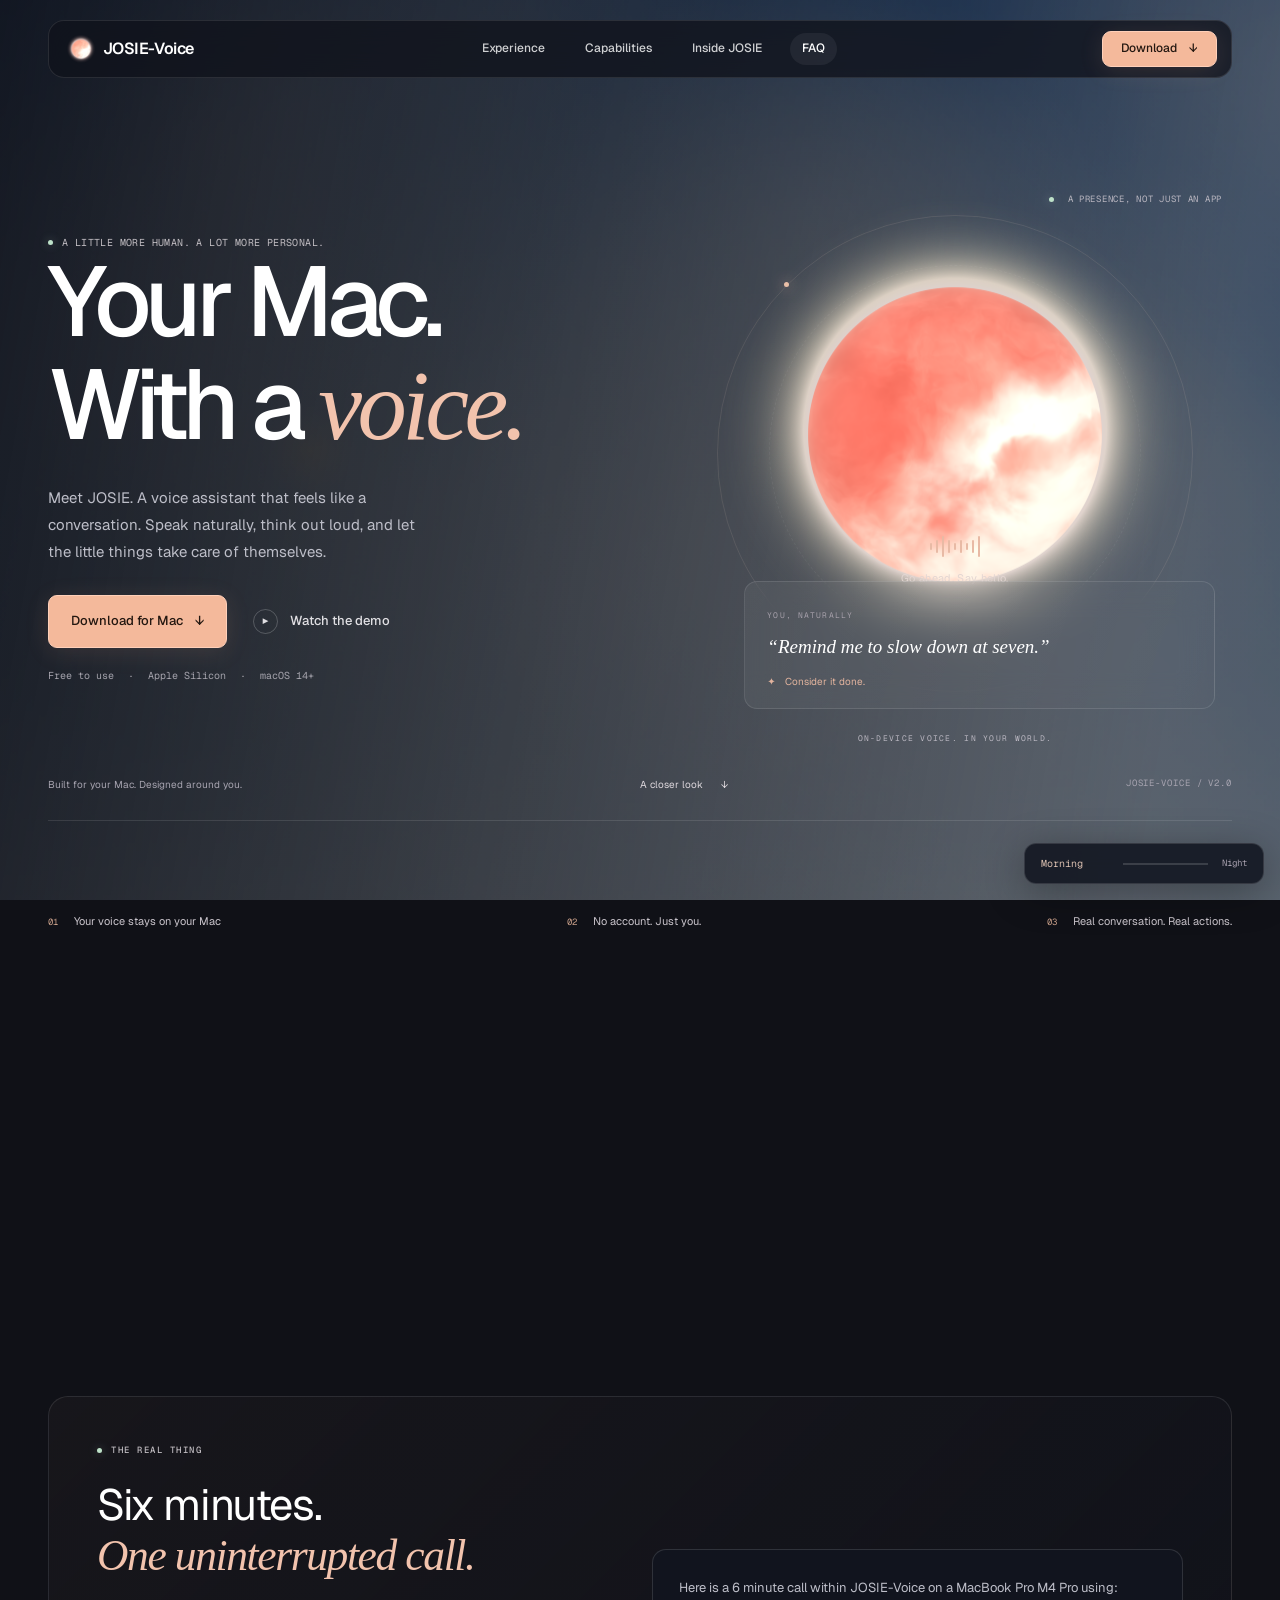
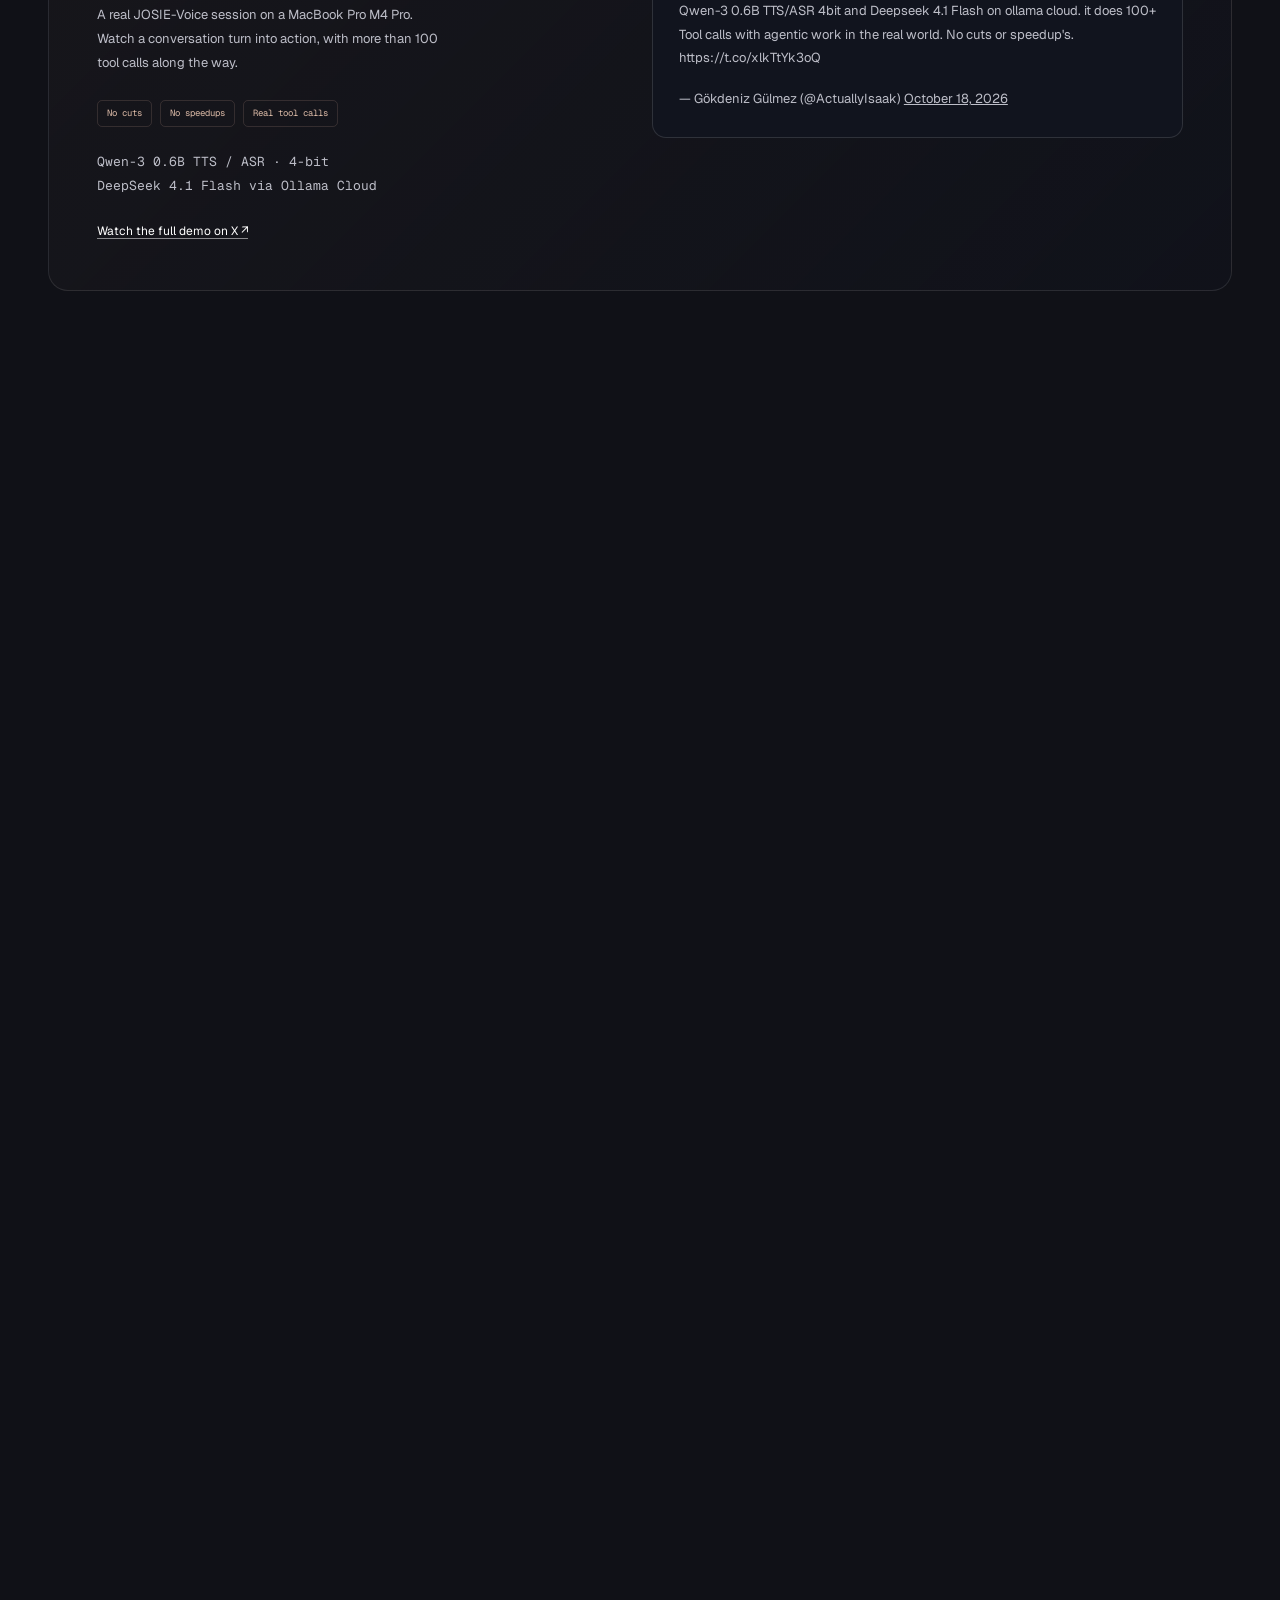
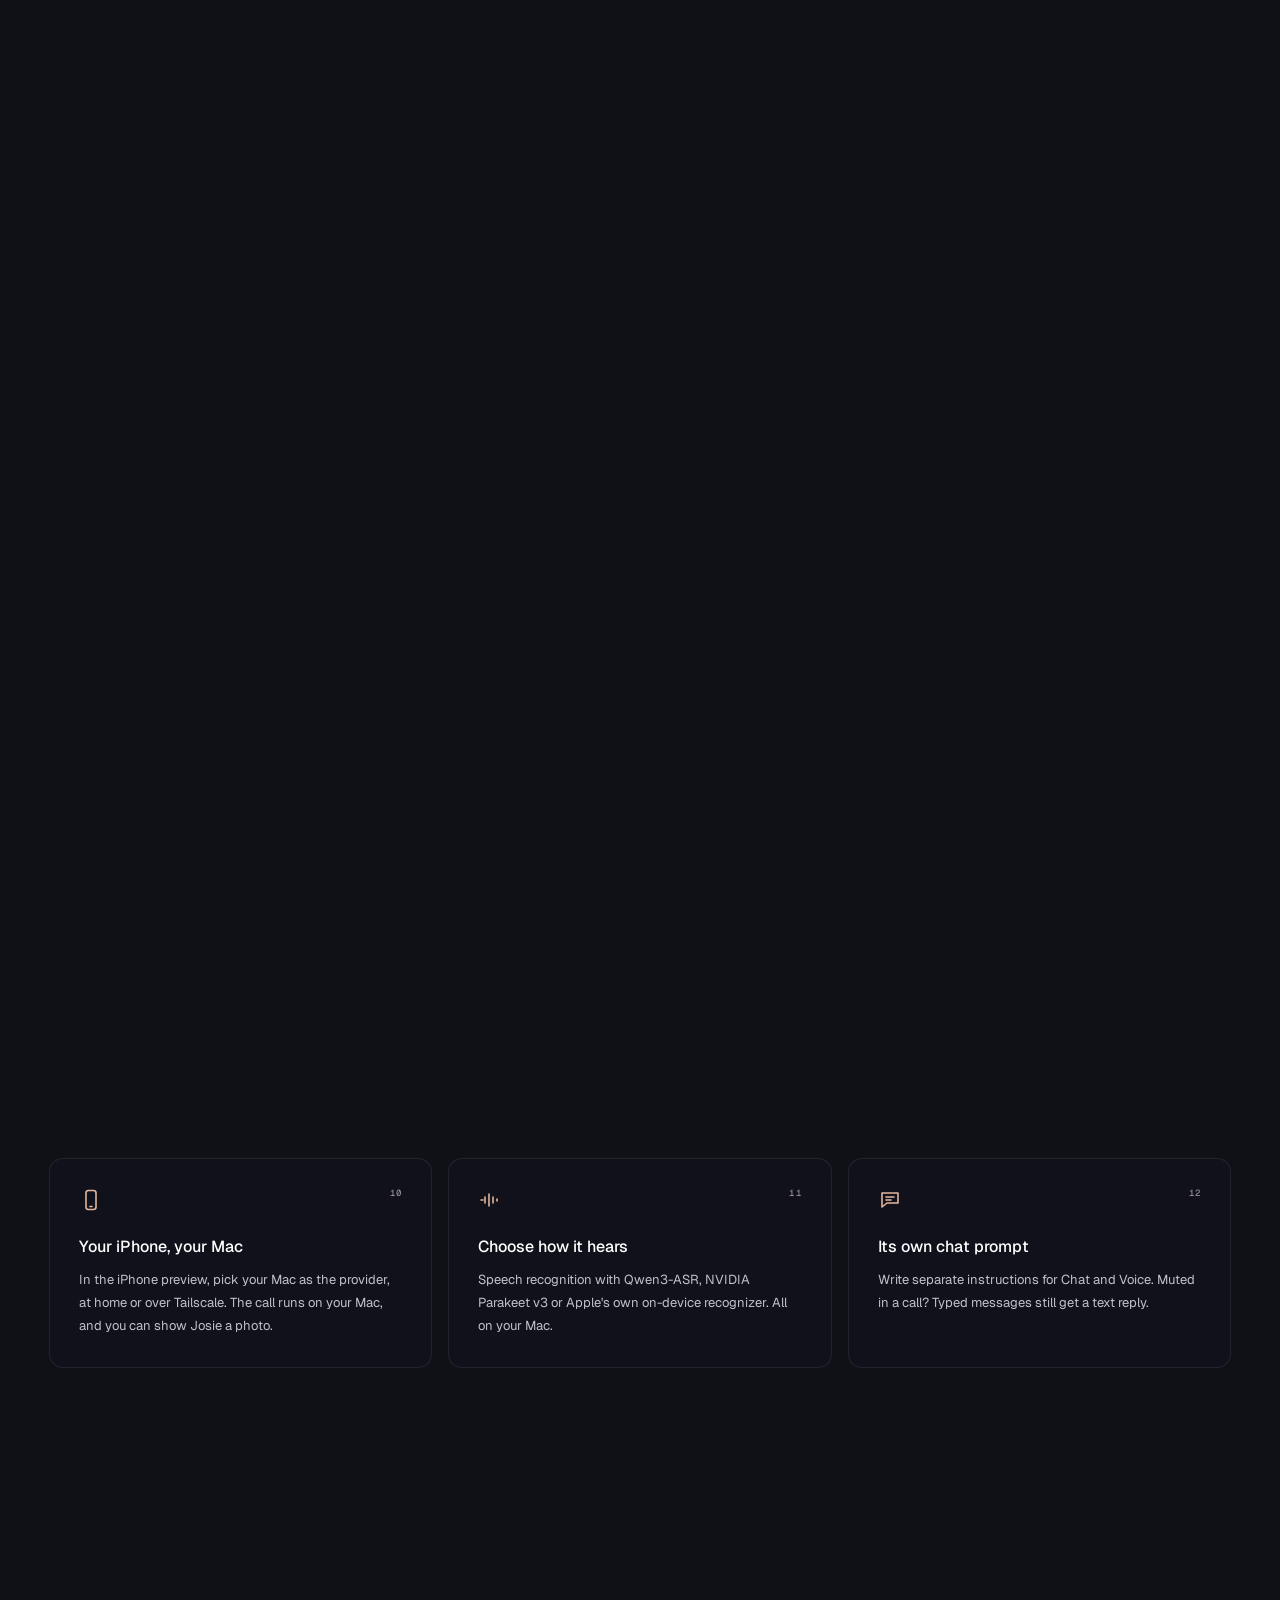
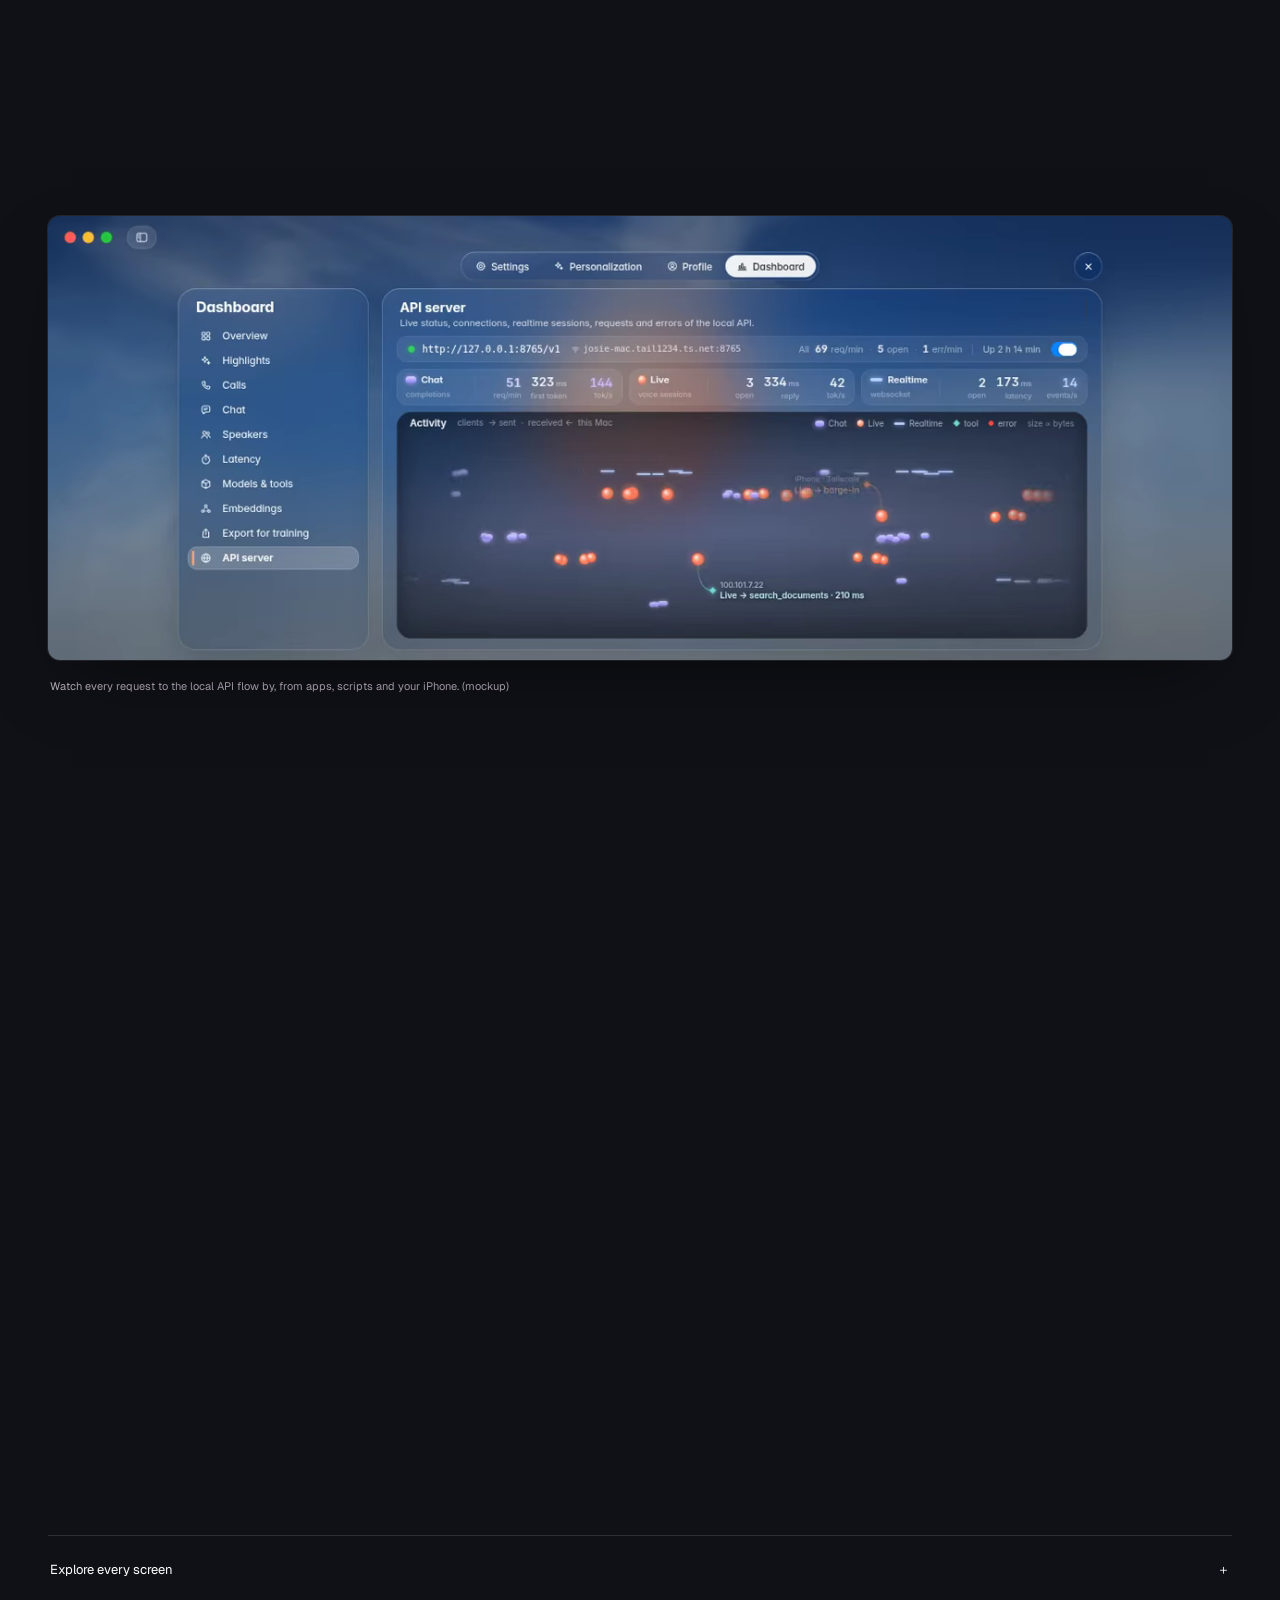
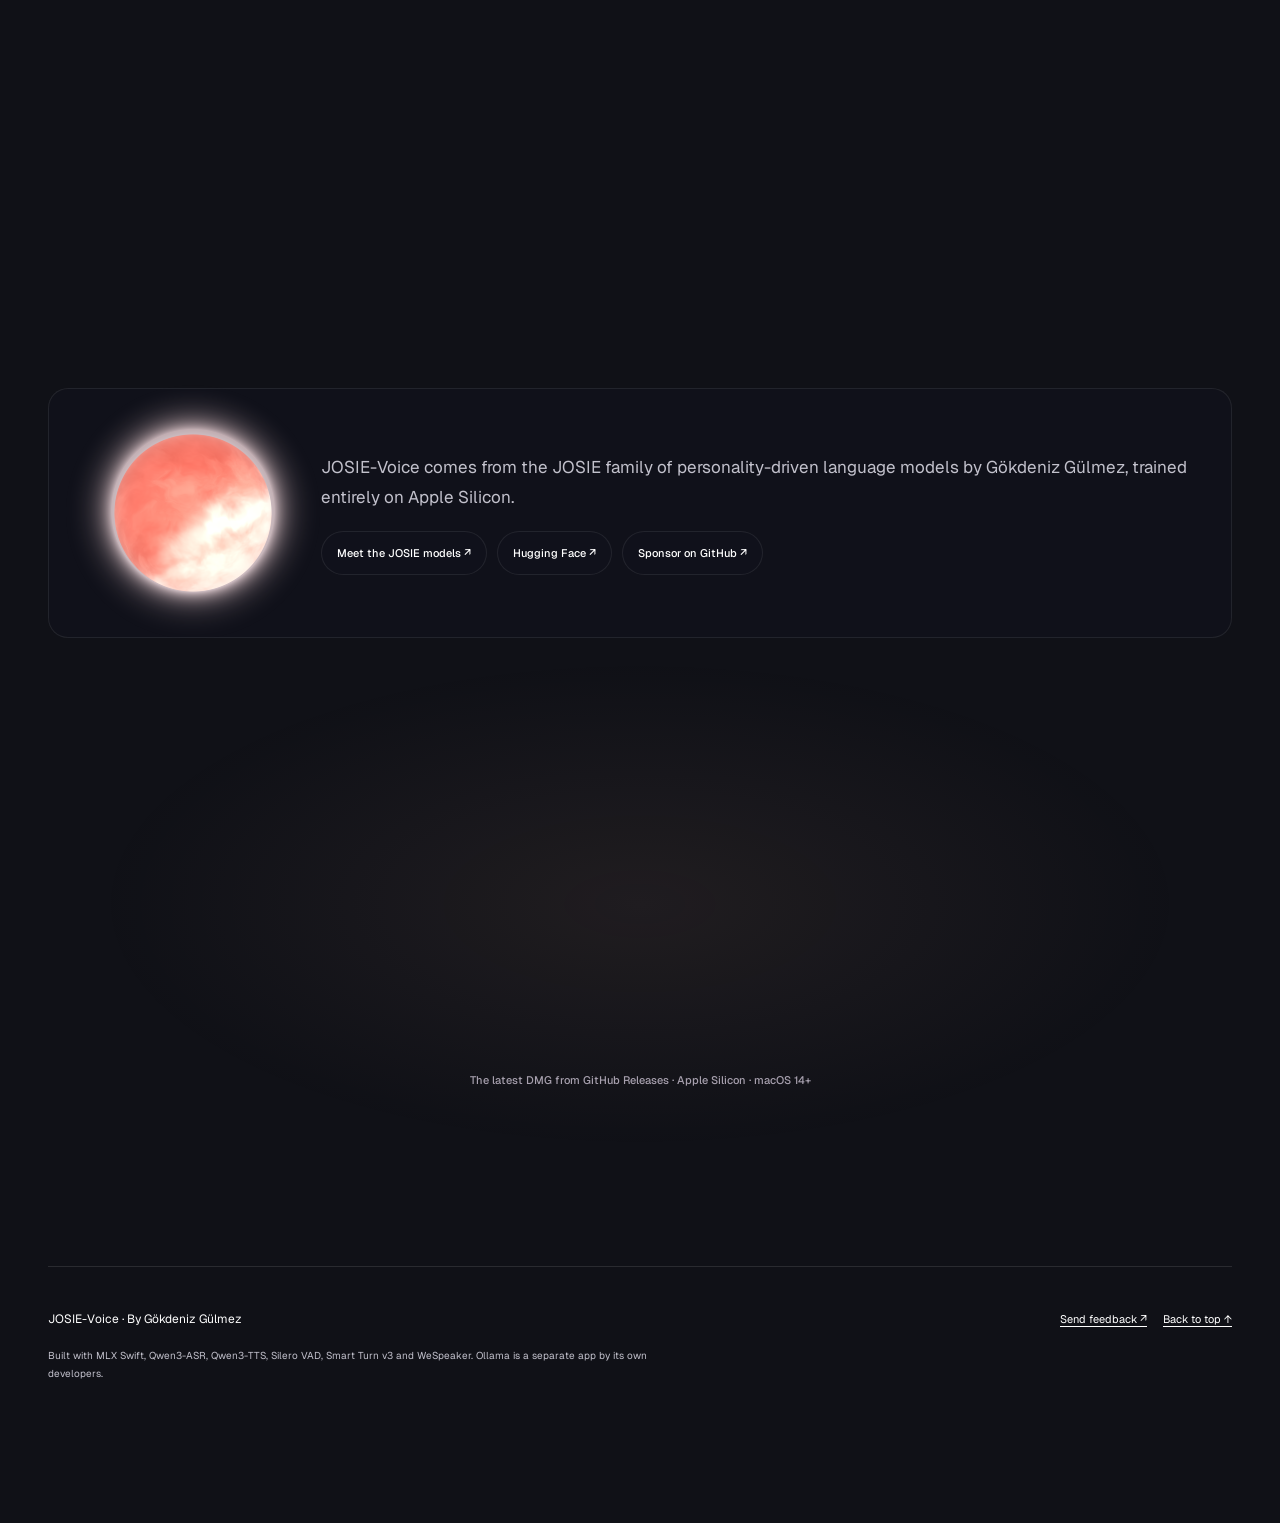
==== docs/index.html @ a7f3ed0e "Download the latest published Mac DMG from GitHub Releases" ====
<!doctype html>
<html lang="en" data-theme="dark">
  <head>
    <meta charset="utf-8" />
    <meta name="viewport" content="width=device-width, initial-scale=1" />
    <title>JOSIE-Voice · Talk to your Mac</title>
    <link rel="icon" href="logo.png" />
    <link rel="preconnect" href="https://fonts.googleapis.com" />
    <link rel="preconnect" href="https://fonts.gstatic.com" crossorigin />
    <link
      rel="stylesheet"
      href="https://fonts.googleapis.com/css2?family=Geist:wght@400;500;600&family=Geist+Mono:wght@400&display=swap"
    />
    <link rel="stylesheet" href="styles.css" />
    <link rel="stylesheet" href="hero.css" />
    <style>
      :root, :root[data-theme] {
        color-scheme: dark;
        --text-primary: #fff;
        --text-secondary: rgb(255 255 255 / 0.8);
        --stroke-secondary: rgb(255 255 255 / 0.14);
        --x-sans: -apple-system, BlinkMacSystemFont, "SF Pro Display", var(--sans);
        --x-serif: "New York", ui-serif, "Iowan Old Style", Georgia, serif;
        --glass-dim: 0.3;
        --orb-glow: 255 170 120;
        --x-orange: #ff7a45;
      }
      html, body { background: transparent; }
      body { font-family: var(--x-sans); }
      /* sky: a fixed layer at z 0 with a CSS gradient under the canvas, content raised to z 1 */
      #sky {
        --sky-top: rgb(52 120 205); --sky-mid: rgb(130 182 236); --sky-hor: rgb(214 233 251);
        position: fixed; top: 0; right: 0; bottom: 0; left: 0; inset: 0; z-index: 0; pointer-events: none; overflow: hidden;
        background-color: #0b1a3a;
        background-image: linear-gradient(180deg, var(--sky-top) 0%, var(--sky-mid) 55%, var(--sky-hor) 100%);
      }
      #sky canvas { position: absolute; top: 0; left: 0; display: block; max-width: none; }
      .page { position: relative; z-index: 1; }
      .x-hero > * { position: relative; }
      /* Liquid Glass: clear, not frosted. The backdrop is bent at the rounded edges by a per-size SVG
         displacement map (made in JS, Chromium), with a slight colour split, then a bright specular rim.
         Other browsers get a very light blur instead. */
      .x-glass {
        position: relative;
        isolation: isolate;
        background: transparent;
        border: 0;
        border-radius: var(--r-l);
        box-shadow: 0 8px 24px rgb(0 0 20 / 0.18), 0 1px 2px rgb(0 0 20 / 0.12);
        text-shadow: 0 1px 3px rgb(0 0 20 / 0.45);
      }
      .x-glass p, .x-glass li, .x-glass small { color: rgb(255 255 255 / 0.94); }
      .x-glass::before,
      .x-glass::after { content: ""; position: absolute; inset: 0; border-radius: inherit; pointer-events: none; }
      .x-glass::before {
        z-index: -2;
        -webkit-backdrop-filter: blur(1.5px) saturate(150%) brightness(1.06);
        backdrop-filter: blur(1.5px) saturate(150%) brightness(1.06);
      }
      .x-glass.is-liquid::before { backdrop-filter: var(--lg-filter) saturate(150%) brightness(1.06); }
      .x-glass::after {
        z-index: -1;
        background:
          radial-gradient(120% 70% at 20% 0%, rgb(255 255 255 / 0.16), transparent 55%),
          linear-gradient(rgb(255 255 255 / 0.03), rgb(255 255 255 / 0.03)),
          rgb(8 14 34 / calc(var(--glass-dim) * 0.22));
        box-shadow:
          inset 1.5px 1.5px 0 -0.5px rgb(255 255 255 / 0.9),
          inset -1px -1px 0 -0.5px rgb(255 255 255 / 0.45),
          inset 0 0 6px rgb(255 255 255 / 0.28),
          inset 0 -10px 18px -12px rgb(255 255 255 / 0.25);
      }
      a.x-glass, button.x-glass, .x-chip.x-glass { transition: transform 0.4s cubic-bezier(0.175, 0.885, 0.32, 2.2); }
      a.x-glass:hover, button.x-glass:not(:disabled):hover { transform: scale(1.05); }
      a.x-glass:active, button.x-glass:not(:disabled):active { transform: scale(0.95); }
      @media (prefers-reduced-motion: reduce) { a.x-glass, button.x-glass, .x-chip.x-glass { transition: none; } }
      /* type */
      .x-h { font-family: var(--x-sans); font-size: clamp(34px, 6vw, 64px); line-height: 1.02; letter-spacing: -0.01em; text-shadow: 0 2px 30px rgb(0 0 30 / 0.35); }
      .x-h b { display: block; font-weight: 800; text-transform: uppercase; }
      .x-h i { display: block; font-family: var(--x-serif); font-weight: 400; }
      .x-eye { font: var(--type-tag); text-transform: uppercase; letter-spacing: 0.14em; color: var(--text-secondary); margin-bottom: 14px; }
      .x-lede { font-size: var(--size-lede); line-height: 1.45; max-width: 60ch; color: rgb(255 255 255 / 0.92); text-shadow: 0 1px 16px rgb(0 0 30 / 0.3); }
      .x-num { font: var(--type-tag); letter-spacing: 0.12em; color: var(--text-secondary); }
      /* buttons */
      .x-btns { display: flex; flex-wrap: wrap; gap: 10px; }
      .x-btn { display: inline-flex; align-items: center; gap: 8px; min-height: var(--tap); padding: 10px 22px; border-radius: var(--r-pill); font: var(--type-body-strong); font-family: var(--x-sans); color: #fff; text-decoration: none; cursor: pointer; transition: transform var(--dur-quick) var(--ease-out); }
      .x-btn:hover { transform: translateY(-1px); }
      .x-btn--primary { background: linear-gradient(180deg, #ff9466, var(--x-orange)); color: #2a0e02; border: 1px solid rgb(255 220 200 / 0.7); box-shadow: inset 0 1px 0 rgb(255 255 255 / 0.5), 0 8px 28px rgb(255 122 69 / 0.4); }
      .x-btn--sm { min-height: 36px; padding: 6px 16px; font: var(--type-label); }
      .x-link { color: #fff; text-underline-offset: 3px; text-decoration-color: rgb(255 255 255 / 0.5); }
      /* nav */
      .x-nav { position: sticky; top: 12px; z-index: 20; justify-self: center; display: flex; align-items: center; gap: 4px; padding: 6px; border-radius: var(--r-pill); max-width: 100%; }
      .x-brand { display: flex; align-items: center; gap: 8px; min-height: 36px; padding: 0 12px 0 4px; font-weight: 600; color: #fff; text-decoration: none; white-space: nowrap; }
      .x-brand img { width: 30px; height: 30px; }
      .x-nav nav { display: flex; }
      .x-nav nav a { padding: 8px 12px; border-radius: var(--r-pill); font: var(--type-label); color: var(--text-secondary); text-decoration: none; }
      .x-nav nav a:hover { color: #fff; background: rgb(255 255 255 / 0.12); }
      @media (max-width: 720px) { .x-nav nav { display: none; } .x-btn--sm { min-height: var(--tap); } }
      /* layout */
      .x-sec { padding-block: clamp(56px, 9vw, 110px) 0; scroll-margin-top: 80px; }
      .x-sec > .x-lede { margin-top: 20px; }
      .x-sec > * + .x-grid, .x-sec > * + .x-panel { margin-top: 32px; }
      .x-grid { display: grid; gap: 16px; grid-template-columns: repeat(auto-fit, minmax(min(100%, 250px), 1fr)); }
      .x-grid--2 { grid-template-columns: repeat(auto-fit, minmax(min(100%, 420px), 1fr)); }
      .x-card { padding: 24px; }
      .x-card h3 { font: var(--type-heading); margin: 12px 0 6px; }
      .x-card p { color: var(--text-secondary); font-size: var(--size-small); line-height: 1.45; }
      .x-card svg { width: 28px; height: 28px; fill: none; stroke: #fff; stroke-width: 1.6; stroke-linecap: round; stroke-linejoin: round; }
      .x-card .x-num { float: right; }
      /* hero */
      .x-hero { text-align: center; display: grid; justify-items: center; gap: 22px; padding-top: clamp(32px, 6vw, 64px); }
      .x-orb { position: relative; width: clamp(180px, 26vw, 280px); aspect-ratio: 1; }
      .x-orb::before { content: ""; position: absolute; inset: -45%; border-radius: 50%; background: radial-gradient(circle, rgb(var(--orb-glow) / 0.75), rgb(var(--orb-glow) / 0.25) 40%, transparent 68%); animation: x-breathe 5s ease-in-out infinite; }
      .x-orb img { position: relative; width: 100%; height: 100%; animation: x-float 5s ease-in-out infinite; }
      .x-orb__gl { display: none; position: absolute; left: -35%; top: -35%; width: 170%; height: 170%; max-width: none; pointer-events: none; }
      .x-orb.is-gl .x-orb__gl { display: block; }
      .x-orb.is-gl img, .x-orb.is-gl::before { display: none; }
      @keyframes x-breathe { 50% { transform: scale(1.14); opacity: 0.7; } }
      @keyframes x-float { 50% { transform: scale(1.03); } }
      /* hero orb docks into the top-left corner while scrolling */
      .x-orb-slot { width: clamp(180px, 26vw, 280px); aspect-ratio: 1; }
      .x-orb--hero { width: 100%; height: 100%; }
      .x-orb--hero.is-docked { position: fixed; top: 0; left: 0; z-index: 30; transform-origin: 0 0; cursor: pointer; will-change: transform; }
      .x-orb--hero.is-moving { transition: transform 0.7s cubic-bezier(0.32, 0.72, 0, 1); }
      .x-orb--hero.is-docked:focus-visible { outline: 3px solid #fff; outline-offset: 6px; border-radius: 50%; }
      .x-hero .x-lede { margin-inline: auto; }
      .x-hero .x-btns { justify-content: center; }
      .x-meta { font: var(--type-small); color: var(--text-secondary); padding: 8px 16px; border-radius: var(--r-pill); }
      .x-phone { display: none; padding: 12px 18px; border-radius: var(--r-pill); font: var(--type-label); }
      @media (max-width: 760px), (hover: none) and (pointer: coarse) { .x-phone { display: block; } }
      /* gallery: screenshots and clips shown as floating app windows */
      .x-shot { margin: 0; min-width: 0; }
      .x-shot > .x-zoom, .x-shot > video {
        display: block; position: relative; overflow: hidden; border-radius: 14px;
        background: rgb(255 255 255 / 0.06);
        box-shadow: 0 0 0 1px rgb(255 255 255 / 0.16), 0 2px 6px rgb(0 0 20 / 0.16), 0 30px 60px -26px rgb(0 0 30 / 0.65);
        transition: transform 0.5s var(--ease-out), box-shadow 0.5s var(--ease-out);
      }
      .x-shot img, .x-shot video { display: block; width: 100%; aspect-ratio: 16 / 10; object-fit: cover; }
      .x-shot > .x-zoom::after { content: ""; position: absolute; inset: 0; border-radius: inherit; pointer-events: none; box-shadow: inset 0 1px 0 rgb(255 255 255 / 0.22); }
      @media (hover: hover) {
        .x-shot > .x-zoom:hover { transform: translateY(-4px); box-shadow: 0 0 0 1px rgb(255 255 255 / 0.26), 0 4px 10px rgb(0 0 20 / 0.18), 0 40px 70px -26px rgb(0 0 30 / 0.75); }
      }
      .x-shot figcaption { padding: 14px 2px 0; font: var(--type-small); line-height: 1.4; color: rgb(255 255 255 / 0.88); text-wrap: pretty; }
      .x-grid--videos { margin-top: 28px; gap: 36px 28px; }
      .x-grid--showcase { grid-template-columns: repeat(2, minmax(0, 1fr)); }
      .x-grid--showcase > .x-shot:first-child { grid-column: 1 / -1; }
      .x-grid--showcase > .x-shot:first-child figcaption { font: var(--type-label); text-align: center; }
      @media (max-width: 700px) { .x-grid--showcase { grid-template-columns: 1fr; } }
      .x-note { margin-top: 12px; font: var(--type-label); color: rgb(255 255 255 / 0.7); }
      .x-grid--pair { grid-template-columns: repeat(auto-fit, minmax(min(100%, 420px), 1fr)); }
      .x-grid--feat { margin-top: 36px; gap: 36px 28px; }
      .x-grid--feat > .x-shot--wide { grid-column: 1 / -1; }
      .x-grid--feat > .x-shot--wide video { aspect-ratio: 8 / 3; }
      /* screenshot gallery */
      .x-gnav { display: flex; flex-wrap: wrap; gap: 8px; margin-top: 24px; }
      .x-gnav .x-chip { min-height: 36px; padding: 6px 14px; }
      .x-gh { margin-top: 56px; font-family: var(--x-serif); font-style: italic; font-weight: 400; font-size: clamp(26px, 3.4vw, 36px); scroll-margin-top: 80px; }
      .x-gsub { margin: 36px 0 4px; font: var(--type-tag); text-transform: uppercase; letter-spacing: 0.14em; color: var(--text-secondary); scroll-margin-top: 80px; }
      .x-gh + .x-gsub { margin-top: 14px; }
      /* each group is a sideways rail of large shots, the next one peeking in */
      .x-rail { position: relative; }
      .x-grid--shots {
        display: grid; grid-template-columns: none; grid-auto-flow: column; grid-auto-columns: min(84%, 500px); gap: 28px;
        overflow-x: auto; overscroll-behavior-x: contain; scroll-snap-type: x mandatory; scroll-behavior: smooth;
        margin-inline: -24px; padding: 18px 24px 44px; scroll-padding-inline: 24px; scrollbar-width: none;
      }
      .x-grid--shots::-webkit-scrollbar { display: none; }
      .x-grid--shots:focus-visible { outline: 2px solid rgb(255 255 255 / 0.7); outline-offset: -6px; border-radius: 18px; }
      .x-grid--shots > .x-shot { scroll-snap-align: start; }
      .x-rail-btns { position: absolute; top: -40px; right: 0; display: flex; gap: 8px; }
      .x-rail-btn { width: 36px; height: 36px; display: grid; place-items: center; padding: 0; border-radius: 50%; color: #fff; cursor: pointer; font: 600 16px/1 var(--sans); }
      .x-rail-btn:disabled { opacity: 0.35; cursor: default; }
      .x-rail-btn:focus-visible { outline: 2px solid #fff; outline-offset: 2px; }
      .x-rail--static .x-rail-btns { display: none; }
      @media (pointer: coarse) { .x-rail-btns { display: none; } }
      @media (prefers-reduced-motion: reduce) { .x-grid--shots { scroll-behavior: auto; } .x-shot > .x-zoom, .x-shot > video { transition: none; } }
      .x-zoom { display: block; border-radius: inherit; cursor: zoom-in; }
      .x-zoom:focus-visible { outline: 2px solid #fff; outline-offset: 3px; }
      .x-phones-grid { display: grid; gap: 32px 28px; grid-template-columns: repeat(auto-fill, minmax(min(44%, 200px), 240px)); margin-top: 16px; }
      .x-phone-shot { margin: 0; }
      .x-phone-frame { border-radius: 16% / 8%; }
      .x-phone-frame img { width: 100%; aspect-ratio: 1383 / 2760; object-fit: contain; filter: drop-shadow(0 14px 30px rgb(0 0 20 / 0.35)); }
      .x-phone-shot figcaption { margin-top: 10px; padding-inline: 4px; font: var(--type-small); color: rgb(255 255 255 / 0.9); }
      /* actions */
      .x-act { display: grid; grid-template-columns: minmax(0, 1fr) minmax(0, 1.15fr); gap: 40px; align-items: center; margin-top: 32px; }
      .x-act-list { list-style: none; margin: 0; padding: 0; display: grid; gap: 12px; }
      .x-act-row { display: flex; gap: 16px; align-items: flex-start; padding: 18px 20px; }
      .x-act-ic { flex: none; width: 40px; height: 40px; display: grid; place-items: center; border-radius: 12px; background: rgb(255 255 255 / 0.14); box-shadow: inset 0 1px 0 rgb(255 255 255 / 0.25); }
      .x-act-ic svg { width: 22px; height: 22px; fill: none; stroke: #fff; stroke-width: 1.7; stroke-linecap: round; stroke-linejoin: round; }
      .x-act-row h3 { font: var(--type-tag); text-transform: uppercase; letter-spacing: 0.12em; color: var(--text-secondary); }
      .x-act-row q { display: block; margin: 4px 0 4px; font-family: var(--x-serif); font-style: italic; font-size: clamp(17px, 1.6vw, 20px); line-height: 1.3; color: #fff; }
      .x-act-row q::before { content: "\201C"; } .x-act-row q::after { content: "\201D"; }
      .x-act-row p { font-size: var(--size-small); line-height: 1.4; color: rgb(255 255 255 / 0.82); }
      .x-act-trust { list-style: none; margin: 28px 0 0; padding: 0; display: flex; flex-wrap: wrap; gap: 10px 24px; font: var(--type-small); color: rgb(255 255 255 / 0.85); }
      .x-act-trust li { display: flex; align-items: center; gap: 8px; }
      .x-act-trust li::before { content: ""; width: 16px; height: 16px; flex: none; border-radius: 50%; background: rgb(74 222 128 / 0.9) url("data:image/svg+xml,%3Csvg xmlns='http://www.w3.org/2000/svg' viewBox='0 0 16 16'%3E%3Cpath d='M4.5 8.2l2.2 2.2 4.8-4.8' fill='none' stroke='%23fff' stroke-width='1.8' stroke-linecap='round' stroke-linejoin='round'/%3E%3C/svg%3E") center / 100% no-repeat; }
      @media (max-width: 900px) { .x-act { grid-template-columns: 1fr; gap: 28px; } }
      /* lightbox */
      .x-lb { border: 0; padding: 0; background: transparent; max-width: 96vw; max-height: 94vh; overflow: visible; }
      .x-lb::backdrop { background: rgb(2 6 20 / 0.82); -webkit-backdrop-filter: blur(6px); backdrop-filter: blur(6px); }
      .x-lb img { max-width: 96vw; max-height: 86vh; width: auto; height: auto; border-radius: 14px; box-shadow: 0 20px 60px rgb(0 0 0 / 0.5); }
      .x-lb p { margin-top: 10px; text-align: center; font: var(--type-small); color: #fff; max-width: 80ch; margin-inline: auto; }
      .x-lb button { position: absolute; top: -14px; right: -14px; width: var(--tap); height: var(--tap); border-radius: 50%; border: 1px solid rgb(255 255 255 / 0.4); background: rgb(12 20 42 / 0.8); color: #fff; font-size: 22px; cursor: pointer; }
      /* install */
      .x-panel { padding: clamp(20px, 3vw, 32px); }
      .x-panel > h3 { font: var(--type-heading); margin-bottom: 4px; }
      .x-steps { display: grid; gap: 16px; margin-top: 16px; }
      .x-step { display: grid; grid-template-columns: 88px minmax(0, 1fr); gap: 12px 24px; padding: clamp(20px, 3vw, 32px); }
      .x-step__n { font: 300 56px/1 var(--x-sans); }
      .x-step h3 { font-family: var(--x-serif); font-style: italic; font-weight: 400; font-size: 26px; margin-bottom: 8px; }
      .x-step p, .x-step li { color: rgb(255 255 255 / 0.9); line-height: 1.5; }
      .x-step p + * { margin-top: 12px; }
      .x-step ol { margin: 8px 0 0; padding-left: 22px; display: grid; gap: 8px; }
      .x-step .callout { max-width: 560px; }
      @media (max-width: 600px) { .x-step { grid-template-columns: 1fr; } .x-step__n { font-size: 40px; } }
      .x-finish { margin-top: 16px; padding: 28px; text-align: center; font-family: var(--x-serif); font-style: italic; font-size: clamp(22px, 3vw, 30px); }
      /* faq */
      .x-faq { display: grid; gap: 10px; margin-top: 32px; }
      .x-faq summary { list-style: none; cursor: pointer; display: flex; justify-content: space-between; align-items: center; gap: 16px; min-height: var(--tap); padding: 16px 22px; font: var(--type-body-strong); }
      .x-faq summary::-webkit-details-marker { display: none; }
      .x-faq summary::after { content: "+"; font-size: 22px; font-weight: 300; transition: transform var(--dur-quick) var(--ease-out); }
      .x-faq details[open] summary::after { transform: rotate(45deg); }
      .x-faq details p { padding: 0 22px 18px; color: var(--text-secondary); line-height: 1.5; max-width: 70ch; }
      /* family */
      .x-family { display: grid; grid-template-columns: 200px minmax(0, 1fr); gap: 28px; align-items: center; padding: clamp(24px, 4vw, 40px); border-radius: var(--r-xl); }
      .x-family .x-orb--sm { width: min(160px, 100%); justify-self: center; }
      .x-family p { font-size: var(--size-lede); line-height: 1.45; margin-bottom: 18px; }
      .x-chip { display: inline-flex; align-items: center; min-height: var(--tap); padding: 8px 16px; border-radius: var(--r-pill); color: #fff; text-decoration: none; font: var(--type-label); }
      @media (max-width: 700px) { .x-family { grid-template-columns: 1fr; text-align: center; } .x-family .x-orb--sm { width: 140px; margin-inline: auto; } .x-family .x-btns { justify-content: center; } }
      .x-cta { text-align: center; display: grid; justify-items: center; gap: 24px; }
      /* footer */
      .x-foot { margin-top: clamp(56px, 8vw, 96px); padding: 16px 24px 20px; display: grid; gap: 6px; border-radius: var(--r-xl); }
      .x-foot__row { display: flex; flex-wrap: wrap; justify-content: space-between; align-items: center; gap: 4px 20px; }
      .x-foot__row div { display: flex; gap: 16px; flex-wrap: wrap; }
      .x-foot a { color: #fff; text-underline-offset: 3px; display: inline-flex; align-items: center; min-height: var(--tap); }
      .x-foot .fineprint { font-size: var(--size-caption); }
      /* sky clock */
      .x-clock { position: fixed; right: 16px; bottom: 16px; z-index: 30; display: flex; align-items: center; gap: 4px; padding: 5px; border-radius: var(--r-pill); max-width: calc(100vw - 32px); overflow-x: auto; scrollbar-width: none; }
      .x-clock__name { padding: 0 10px 0 12px; font: var(--type-label); white-space: nowrap; }
      .x-clock button { flex: none; min-height: 32px; padding: 6px 12px; border: 0; border-radius: var(--r-pill); background: transparent; color: var(--text-secondary); font: var(--type-tag); font-family: var(--x-sans); cursor: pointer; transition: background var(--dur-quick) ease; }
      .x-clock button:hover { color: #fff; }
      .x-clock button[aria-pressed="true"] { background: rgb(255 255 255 / 0.22); color: #fff; }
      @media (pointer: coarse), (max-width: 760px) { .x-clock button { min-height: var(--tap); } }
      @media (max-width: 760px) { .x-clock { left: 16px; right: 16px; } .page { padding-bottom: 96px; } }
      /* reveal */
      .js .x-reveal { opacity: 0; transform: translateY(36px) scale(0.98); transition: opacity 0.9s var(--ease-out), transform 1.1s var(--ease-out); transition-delay: calc(var(--i, 0) * 70ms); }
      .js .x-reveal.is-past { transform: translateY(-36px) scale(0.98); }
      .js .x-reveal.is-in { opacity: 1; transform: none; }
      /* smooth scroll (Lenis, via Locomotive Scroll) */
      html.lenis, html.lenis body { height: auto; }
      .lenis:not(.lenis-autoToggle).lenis-stopped { overflow: clip; }
      .lenis [data-lenis-prevent] { overscroll-behavior: contain; }
      .lenis.lenis-smooth iframe { pointer-events: none; }
      .lenis.lenis-smooth { scroll-behavior: auto !important; }
      @media (prefers-reduced-motion: reduce) {
        .js .x-reveal { opacity: 1; transform: none; transition: none; }
        .x-orb::before, .x-orb img { animation: none; }
        .x-btn, .x-clock button { transition: none; }
      }
    </style>
    <link rel="stylesheet" href="redesign.css" />
    <meta name="description" content="Meet JOSIE. A personal voice and chat assistant for your Mac. Natural conversation, real actions, and on-device voice. Free for Apple Silicon." />
  </head>
  <body>
    <a class="skip-link" href="#main-content">Skip to content</a>
    <svg id="x-lg-defs" width="0" height="0" style="position:absolute" aria-hidden="true" focusable="false">
    </svg>
    <div id="sky" aria-hidden="true"><canvas></canvas></div>
    <div class="page" id="top">
      <header class="x-nav x-glass">
        <a class="x-brand" href="#top"><img src="logo.png" alt="" />JOSIE-Voice</a>
        <nav aria-label="Sections">
          <a href="#see">Experience</a><a href="#features">Capabilities</a><a href="#gallery">Inside JOSIE</a><a href="#faq">FAQ</a>
        </nav>
        <a class="x-btn x-btn--primary x-btn--sm" data-download href="https://github.com/Goekdeniz-Guelmez/JOSIE-Voice/releases">Download <span aria-hidden="true">↓</span></a>
      </header>

      <main class="main" id="main-content">
        <section class="x-hero" aria-labelledby="hero-title">
          <div class="hero-copy">
            <p class="x-eye hero-enter"><span class="status-dot"></span> A little more human. A lot more personal.</p>
            <h1 class="x-h hero-enter" id="hero-title">Your Mac.<br />With a <i>voice.</i></h1>
            <p class="x-lede hero-enter">Meet JOSIE. A voice assistant that feels like a conversation. Speak naturally, think out loud, and let the little things take care of themselves.</p>
            <div class="x-btns hero-enter">
              <a class="x-btn x-btn--primary" data-download href="https://github.com/Goekdeniz-Guelmez/JOSIE-Voice/releases">Download for Mac <span aria-hidden="true">↓</span></a>
              <a class="x-btn hero-demo" href="#see"><span class="play-icon" aria-hidden="true">▶</span> Watch the demo</a>
            </div>
            <p class="hero-spec hero-enter">Free to use <span>·</span> Apple Silicon <span>·</span> macOS 14+</p>
          </div>
          <div class="hero-stage" aria-label="JOSIE's living orb">
            <div class="orb-orbit orbit-one" aria-hidden="true"></div><div class="orb-orbit orbit-two" aria-hidden="true"></div>
            <span class="stage-label stage-label--top"><span class="status-dot"></span> A presence, not just an app</span>
            <div class="x-orb-slot"><div class="x-orb x-orb--hero" role="img" aria-label="The JOSIE orb"><canvas class="x-orb__gl" aria-hidden="true"></canvas><img src="logo.png" alt="" /></div></div>
            <div class="orb-caption"><div class="voice-wave" aria-hidden="true"><span></span><span></span><span></span><span></span><span></span><span></span><span></span><span></span><span></span></div><span>Go ahead. Say hello.</span></div>
            <div class="conversation-card"><span class="conversation-who">YOU, NATURALLY</span><p id="conversation-prompt">“Remind me to slow down at seven.”</p><span class="conversation-reply"><span aria-hidden="true">✦</span> Consider it done.</span></div>
            <span class="stage-label stage-label--bottom">ON-DEVICE VOICE. IN YOUR WORLD.</span>
          </div>
          <div class="hero-bottom"><span>Built for your Mac. Designed around you.</span><a href="#see">A closer look <span aria-hidden="true">↓</span></a><span class="hero-version">JOSIE-VOICE / V2.0</span></div>
        </section>
        <div class="principles-strip" aria-label="At a glance"><span><i>01</i> Your voice stays on your Mac</span><span><i>02</i> No account. Just you.</span><span><i>03</i> Real conversation. Real actions.</span></div>

        <section class="x-sec" id="see">
          <p class="x-eye x-reveal">01 · Two ways to use it</p>
          <h2 class="x-h x-reveal"><b>A conversation.</b><i>Not a command line.</i></h2>
          <p class="x-lede x-reveal">Switch between Voice and Chat with one tap. It's the same conversation either way: start a call, hang up, keep typing, and JOSIE remembers it all.</p>
          <div class="demo-feature x-reveal" aria-labelledby="demo-title">
            <div class="demo-copy">
              <p class="x-eye"><span class="status-dot"></span> THE REAL THING</p>
              <h3 id="demo-title">Six minutes.<br /><i>One uninterrupted call.</i></h3>
              <p>A real JOSIE-Voice session on a MacBook Pro M4 Pro. Watch a conversation turn into action, with more than 100 tool calls along the way.</p>
              <div class="demo-facts"><span>No cuts</span><span>No speedups</span><span>Real tool calls</span></div>
              <p class="demo-models">Qwen-3 0.6B TTS / ASR · 4-bit<br />DeepSeek 4.1 Flash via Ollama Cloud</p>
              <a class="x-link demo-direct" href="https://x.com/ActuallyIsaak/status/2111818137947852897" target="_blank" rel="noopener">Watch the full demo on X ↗</a>
            </div>
            <div class="demo-embed">
              <blockquote class="twitter-tweet" data-theme="dark" data-dnt="true" data-conversation="none"><p lang="en" dir="ltr">Here is a 6 minute call within JOSIE-Voice on a MacBook Pro M4 Pro using: Qwen-3 0.6B TTS/ASR 4bit and Deepseek 4.1 Flash on ollama cloud. it does 100+ Tool calls with agentic work in the real world. No cuts or speedup's. https://t.co/xlkTtYk3oQ</p>&mdash; Gökdeniz Gülmez (@ActuallyIsaak) <a href="https://x.com/ActuallyIsaak/status/2111818137947852897?ref_src=twsrc%5Etfw">October 18, 2026</a></blockquote>
            </div>
          </div>
          <div class="x-grid x-grid--videos x-grid--showcase">
            <figure class="x-shot x-reveal"><video autoplay muted loop playsinline preload="metadata" poster="videos/josie-transcript-morph-poster.jpg" aria-label="Turning the transcript on and off during a call: the orb glides up and shrinks, the controls grow into a glass capsule and the bubbles rise in, then it folds back"><source src="videos/josie-transcript-morph.webm" type="video/webm" /><source src="videos/josie-transcript-morph.mp4" type="video/mp4" /></video><figcaption>Show or hide the transcript mid-call. (mockup)</figcaption></figure>
            <figure class="x-shot x-reveal"><video autoplay muted loop playsinline preload="metadata" poster="videos/josie-sky-day-night-poster.jpg" aria-label="The sky behind the orb running through one day: afternoon, golden hour, a starry night and dawn"><source src="videos/josie-sky-day-night.webm" type="video/webm" /><source src="videos/josie-sky-day-night.mp4" type="video/mp4" /></video><figcaption>The sky follows the time of day, stars at night. (mockup)</figcaption></figure>
          </div>
          <p class="x-note x-reveal">Clips and screenshots marked "mockup" are rendered from the app's source with demo content, not screen recordings. <a class="x-link" href="#gallery">See every screen ↓</a></p>
        </section>

        <section class="x-sec" id="actions">
          <p class="x-eye x-reveal">02 · Gets things done</p>
          <h2 class="x-h x-reveal"><b>Less to do.</b><i>More to your day.</i></h2>
          <p class="x-lede x-reveal">JOSIE works with the Apple apps you already use. Ask out loud and it really happens: the reminder is in Reminders, the event is in your calendar, the message is waiting in Messages.</p>
          <div class="x-act">
            <ul class="x-act-list">
              <li class="x-act-row x-glass x-reveal"><span class="x-act-ic" aria-hidden="true"><svg viewBox="0 0 24 24"><circle cx="6" cy="7" r="1.6"/><circle cx="6" cy="12" r="1.6"/><circle cx="6" cy="17" r="1.6"/><path d="M10 7h10M10 12h10M10 17h10"/></svg></span><div><h3>Reminders</h3><q>Remind me to bring a jacket at 7:30.</q><p>Added to Reminders, with the time set.</p></div></li>
              <li class="x-act-row x-glass x-reveal"><span class="x-act-ic" aria-hidden="true"><svg viewBox="0 0 24 24"><rect x="4" y="5" width="16" height="15" rx="2"/><path d="M4 10h16M9 3v4M15 3v4"/></svg></span><div><h3>Calendar</h3><q>What's on tomorrow? Put lunch with Sam on Friday at noon.</q><p>Reads your day and adds the event.</p></div></li>
              <li class="x-act-row x-glass x-reveal"><span class="x-act-ic" aria-hidden="true"><svg viewBox="0 0 24 24"><path d="M12 21s-6-5.6-6-11a6 6 0 0 1 12 0c0 5.4-6 11-6 11z"/><circle cx="12" cy="10" r="2.2"/></svg></span><div><h3>Maps</h3><q>Find a pharmacy near me that's still open.</q><p>Looks up places and directions in Maps.</p></div></li>
              <li class="x-act-row x-glass x-reveal"><span class="x-act-ic" aria-hidden="true"><svg viewBox="0 0 24 24"><path d="M4 5h16v11H9l-5 4z"/></svg></span><div><h3>Messages</h3><q>Text Alex that I'm running ten minutes late.</q><p>Writes the draft in Messages. You tap Send.</p></div></li>
            </ul>
            <figure class="x-shot x-act-shot x-reveal"><a class="x-zoom" href="images/mac-call-1600.webp"><img src="images/mac-call-800.webp" srcset="images/mac-call-800.webp 800w, images/mac-call-1600.webp 1600w" sizes="(max-width: 900px) 92vw, 600px" width="800" height="500" loading="lazy" decoding="async" alt="A voice call where JOSIE answers a weather question, then runs an add reminder tool call and confirms the reminder in the transcript (mockup)" /></a><figcaption>Mid-call, JOSIE checks the weather, then adds the reminder for you. (mockup)</figcaption></figure>
          </div>
          <ul class="x-act-trust x-reveal"><li>Each app is off until you turn it on</li><li>macOS asks your permission first</li><li>Nothing is sent without your tap</li></ul>
        </section>

        <section class="x-sec" id="features">
          <p class="x-eye x-reveal">03 · Features</p>
          <h2 class="x-h x-reveal"><b>Small presence.</b><i>So many possibilities.</i></h2>
          <div class="x-grid">
            <article class="x-card x-glass x-reveal"><span class="x-num">01</span><svg viewBox="0 0 24 24" aria-hidden="true"><path d="M4 5h16v10H9l-5 4z"/><path d="M8 10h.01M12 10h.01M16 10h.01"/></svg><h3>Real conversation</h3><p>Knows when you've finished talking. Interrupt Josie just by speaking.</p></article>
            <article class="x-card x-glass x-reveal"><span class="x-num">02</span><svg viewBox="0 0 24 24" aria-hidden="true"><path d="M3 12h2M7 8v8M11 5v14M15 9v6M19 7v10"/></svg><h3>Knows your voice</h3><p>Learns you from three short phrases and tells people apart.</p></article>
            <article class="x-card x-glass x-reveal"><span class="x-num">03</span><svg viewBox="0 0 24 24" aria-hidden="true"><rect x="9" y="3" width="6" height="11" rx="3"/><path d="M5 11a7 7 0 0 0 14 0M12 18v3"/></svg><h3>Voices you choose</h3><p>Pick a preset, clone a voice from a short recording, or describe a new one in words.</p></article>
            <article class="x-card x-glass x-reveal"><span class="x-num">04</span><svg viewBox="0 0 24 24" aria-hidden="true"><rect x="5" y="11" width="14" height="10" rx="2"/><path d="M8 11V7a4 4 0 0 1 8 0v4"/></svg><h3>Private by design</h3><p>Hearing, voice recognition and speech run on your Mac. Your data stays on your Mac. No account.</p></article>
            <article class="x-card x-glass x-reveal"><span class="x-num">05</span><svg viewBox="0 0 24 24" aria-hidden="true"><rect x="4" y="5" width="16" height="15" rx="2"/><path d="M4 10h16M9 3v4M15 3v4"/></svg><h3>Takes real action</h3><p>Adds reminders and events, finds places in Maps and drafts Messages (you tap Send). Each is off until you turn it on.</p></article>
            <article class="x-card x-glass x-reveal"><span class="x-num">06</span><svg viewBox="0 0 24 24" aria-hidden="true"><path d="M2 12s4-7 10-7 10 7 10 7-4 7-10 7S2 12 2 12z"/><circle cx="12" cy="12" r="3"/></svg><h3>Sees what you show it</h3><p>Turn on the camera and ask about what it sees. Needs an image-capable model.</p></article>
            <article class="x-card x-glass x-reveal"><span class="x-num">07</span><svg viewBox="0 0 24 24" aria-hidden="true"><path d="M4 9v6h4l5 4V5L8 9z"/><path d="M16 9a4 4 0 0 1 0 6M19 6a8 8 0 0 1 0 12"/></svg><h3>Adapts to the room</h3><p>Volume follows background noise, with echo cancellation.</p></article>
            <article class="x-card x-glass x-reveal"><span class="x-num">08</span><svg viewBox="0 0 24 24" aria-hidden="true"><circle cx="12" cy="12" r="4"/><path d="M12 2v2M12 20v2M2 12h2M20 12h2M5 5l1.5 1.5M17.5 17.5 19 19M5 19l1.5-1.5M17.5 6.5 19 5"/></svg><h3>Living sky</h3><p>The background follows the real time of day, under Apple's Liquid Glass design.</p></article>
            <article class="x-card x-glass x-reveal"><span class="x-num">09</span><svg viewBox="0 0 24 24" aria-hidden="true"><circle cx="12" cy="8" r="4"/><path d="M4 21a8 8 0 0 1 16 0"/></svg><h3>Personas</h3><p>Talk to JOSIE, JARVIS, HAL 9000 or a character you write, each with its own prompt, voice and orb colour.</p></article>
            <article class="x-card x-glass x-reveal"><span class="x-num">10</span><svg viewBox="0 0 24 24" aria-hidden="true"><rect x="7" y="2.5" width="10" height="19" rx="2.5"/><path d="M11 18.5h2"/></svg><h3>Your iPhone, your Mac</h3><p>In the iPhone preview, pick your Mac as the provider, at home or over Tailscale. The call runs on your Mac, and you can show Josie a photo.</p></article>
            <article class="x-card x-glass x-reveal"><span class="x-num">11</span><svg viewBox="0 0 24 24" aria-hidden="true"><path d="M3 12h2M7 9v6M11 6v12M15 9v6M19 11v2"/></svg><h3>Choose how it hears</h3><p>Speech recognition with Qwen3-ASR, NVIDIA Parakeet v3 or Apple's own on-device recognizer. All on your Mac.</p></article>
            <article class="x-card x-glass x-reveal"><span class="x-num">12</span><svg viewBox="0 0 24 24" aria-hidden="true"><path d="M4 5h16v10H9l-5 4z"/><path d="M8 9h8M8 12h5"/></svg><h3>Its own chat prompt</h3><p>Write separate instructions for Chat and Voice. Muted in a call? Typed messages still get a text reply.</p></article>
          </div>
          <div class="x-grid x-grid--pair x-grid--feat">
            <figure class="x-shot x-reveal"><video autoplay muted loop playsinline preload="metadata" poster="videos/josie-embedding-map-3d-poster.jpg" aria-label="The Library's 3D embedding map: hovering a node shows its title, then the map is dragged to orbit around the clusters"><source src="videos/josie-embedding-map-3d.webm" type="video/webm" /><source src="videos/josie-embedding-map-3d.mp4" type="video/mp4" /></video><figcaption>Your documents and past conversations as a 3D map in the Library. (mockup)</figcaption></figure>
            <figure class="x-shot x-reveal"><video autoplay muted loop playsinline preload="metadata" poster="videos/josie-menu-bar-api-poster.jpg" aria-label="The JOSIE menu bar extra: the menu opens, the API Server switch turns on and shows the local address with a green dot on the orb, then turns off"><source src="videos/josie-menu-bar-api.webm" type="video/webm" /><source src="videos/josie-menu-bar-api.mp4" type="video/mp4" /></video><figcaption>Calls, mute and an optional local API, right from the menu bar. (mockup)</figcaption></figure>
            <figure class="x-shot x-shot--wide x-reveal"><video autoplay muted loop playsinline preload="metadata" poster="videos/josie-api-river-poster.jpg" aria-label="Dashboard, API server: live tiles for Chat, Live and Realtime above a river of requests, stream chunks and tool calls flowing between named clients and the Mac"><source src="videos/josie-api-river.webm" type="video/webm" /><source src="videos/josie-api-river.mp4" type="video/mp4" /></video><figcaption>Watch every request to the local API flow by, from apps, scripts and your iPhone. (mockup)</figcaption></figure>
          </div>
        </section>

        <section class="x-sec" id="gallery">
          <p class="x-eye x-reveal">04 · Screenshots</p>
          <h2 class="x-h x-reveal"><b>Thoughtful,</b><i>inside and out.</i></h2>
          <p class="x-lede x-reveal">The Mac app, plus a preview of the iPhone app. Click any picture to see it larger.</p>
          <div class="gallery-preview x-reveal"><a class="x-zoom" href="images/mac-chat-1600.webp"><img src="images/mac-chat-1600.webp" alt="JOSIE chat interface with a conversation and document attachment (mockup)" width="1600" height="1000" loading="lazy" /></a><div><span class="x-eye">YOUR SPACE TO THINK</span><h3>A familiar feeling.<br /><i>A new kind of company.</i></h3><p>Voice, chat, your library, and a voice studio. Everything has its place.</p><span class="x-note">Interface preview · Mockup</span></div></div>
          <details class="gallery-archive"><summary>Explore every screen <span aria-hidden="true">＋</span></summary><div class="gallery-archive-content">
          <nav class="x-gnav x-reveal" aria-label="Screenshot groups"><a class="x-chip x-glass" href="#g-mac">Mac</a><a class="x-chip x-glass" href="#g-mac-calls">Calls &amp; chat</a><a class="x-chip x-glass" href="#g-mac-library">Library &amp; embeddings</a><a class="x-chip x-glass" href="#g-mac-voice">Voice studio &amp; Voice ID</a><a class="x-chip x-glass" href="#g-mac-dashboard">Dashboard</a><a class="x-chip x-glass" href="#g-mac-menus">Menu bar &amp; API server</a><a class="x-chip x-glass" href="#g-mac-settings">Settings</a><a class="x-chip x-glass" href="#g-mac-onboarding">Onboarding</a><a class="x-chip x-glass" href="#g-iphone">iPhone</a></nav>
          <h3 class="x-gh x-reveal" id="g-mac">Mac</h3>
          <h4 class="x-gsub x-reveal" id="g-mac-calls">Calls &amp; chat</h4>
          <div class="x-grid x-grid--shots x-reveal" data-lenis-prevent-wheel tabindex="0" aria-label="Screenshots, scroll sideways for more">
            <figure class="x-shot"><a class="x-zoom" href="images/mac-call-orb-1600.webp"><img src="images/mac-call-orb-800.webp" srcset="images/mac-call-orb-800.webp 800w, images/mac-call-orb-1600.webp 1600w" sizes="(max-width: 700px) 84vw, 500px" width="800" height="500" loading="lazy" decoding="async" alt="Voice mode during a call with transcripts hidden: the big centred orb, a waveform and Listening… under it, and five round call controls with labels (mockup)" /></a><figcaption>Voice: just talk, and JOSIE answers out loud. (mockup)</figcaption></figure>
            <figure class="x-shot"><a class="x-zoom" href="images/mac-call-1600.webp"><img src="images/mac-call-800.webp" srcset="images/mac-call-800.webp 800w, images/mac-call-1600.webp 1600w" sizes="(max-width: 700px) 84vw, 500px" width="800" height="500" loading="lazy" decoding="async" alt="Voice call with transcripts shown: the small orb at the top, a few turns of transcript with a tool call, and the five controls in a glass capsule (mockup)" /></a><figcaption>Live transcripts appear as you speak. (mockup)</figcaption></figure>
            <figure class="x-shot"><a class="x-zoom" href="images/mac-chat-1600.webp"><img src="images/mac-chat-800.webp" srcset="images/mac-chat-800.webp 800w, images/mac-chat-1600.webp 1600w" sizes="(max-width: 700px) 84vw, 500px" width="800" height="500" loading="lazy" decoding="async" alt="Chat mode with the sessions sidebar, glass bubbles with avatars and timestamps, and a PDF attachment chip in the composer (mockup)" /></a><figcaption>Chat: type when you can't talk. (mockup)</figcaption></figure>
            <figure class="x-shot"><a class="x-zoom" href="images/mac-attachments-drop-1600.webp"><img src="images/mac-attachments-drop-800.webp" srcset="images/mac-attachments-drop-800.webp 800w, images/mac-attachments-drop-1600.webp 1600w" sizes="(max-width: 700px) 84vw, 500px" width="800" height="500" loading="lazy" decoding="async" alt="The call window while a PDF is dragged onto it: a dashed drop frame and attachment chips above the controls (mockup)" /></a><figcaption>Drop a PDF onto a call to talk about it. (mockup)</figcaption></figure>
            <figure class="x-shot"><a class="x-zoom" href="images/mac-camera-1600.webp"><img src="images/mac-camera-800.webp" srcset="images/mac-camera-800.webp 800w, images/mac-camera-1600.webp 1600w" sizes="(max-width: 700px) 84vw, 500px" width="800" height="500" loading="lazy" decoding="async" alt="A call with the Camera control on and JOSIE answering about what the camera shows (mockup)" /></a><figcaption>Turn on the camera and ask what it sees. (mockup)</figcaption></figure>
            <figure class="x-shot"><a class="x-zoom" href="images/mac-mute-chip-1600.webp"><img src="images/mac-mute-chip-800.webp" srcset="images/mac-mute-chip-800.webp 800w, images/mac-mute-chip-1600.webp 1600w" sizes="(max-width: 700px) 84vw, 500px" width="800" height="500" loading="lazy" decoding="async" alt="A call after a timed mute: the JOSIE muted chip with a countdown at the top of the call screen (mockup)" /></a><figcaption>&ldquo;Be quiet for ten minutes&rdquo;: a timed mute. (mockup)</figcaption></figure>
            <figure class="x-shot"><a class="x-zoom" href="images/mac-call-debug-1600.webp"><img src="images/mac-call-debug-800.webp" srcset="images/mac-call-debug-800.webp 800w, images/mac-call-debug-1600.webp 1600w" sizes="(max-width: 700px) 84vw, 500px" width="800" height="500" loading="lazy" decoding="async" alt="A call with the developer debug overlay in the top-left corner: call state, end of turn, speech recognition, first token and first audio times, levels and turns (mockup)" /></a><figcaption>Developer overlay: live latency for every turn. (mockup)</figcaption></figure>
            <figure class="x-shot"><a class="x-zoom" href="images/mac-sky-golden-hour-1600.webp"><img src="images/mac-sky-golden-hour-800.webp" srcset="images/mac-sky-golden-hour-800.webp 800w, images/mac-sky-golden-hour-1600.webp 1600w" sizes="(max-width: 700px) 84vw, 500px" width="800" height="500" loading="lazy" decoding="async" alt="Voice mode at golden hour: the warm evening sky behind the orb (mockup)" /></a><figcaption>Golden hour behind the orb. (mockup)</figcaption></figure>
            <figure class="x-shot"><a class="x-zoom" href="images/mac-sky-night-1600.webp"><img src="images/mac-sky-night-800.webp" srcset="images/mac-sky-night-800.webp 800w, images/mac-sky-night-1600.webp 1600w" sizes="(max-width: 700px) 84vw, 500px" width="800" height="500" loading="lazy" decoding="async" alt="Voice mode at night: a dark sky with stars behind the orb (mockup)" /></a><figcaption>Stars at night. (mockup)</figcaption></figure>
          </div>
          <h4 class="x-gsub x-reveal" id="g-mac-library">Library &amp; embeddings</h4>
          <div class="x-grid x-grid--shots x-reveal" data-lenis-prevent-wheel tabindex="0" aria-label="Screenshots, scroll sideways for more">
            <figure class="x-shot"><a class="x-zoom" href="images/mac-library-1600.webp"><img src="images/mac-library-800.webp" srcset="images/mac-library-800.webp 800w, images/mac-library-1600.webp 1600w" sizes="(max-width: 700px) 84vw, 500px" width="800" height="500" loading="lazy" decoding="async" alt="The Library window: semantic search, kind, type and date filters, a list of documents and conversations, and one document's details and chunk preview (mockup)" /></a><figcaption>Every document and conversation, searchable in the Library. (mockup)</figcaption></figure>
            <figure class="x-shot"><a class="x-zoom" href="images/mac-embedding-map-1600.webp"><img src="images/mac-embedding-map-800.webp" srcset="images/mac-embedding-map-800.webp 800w, images/mac-embedding-map-1600.webp 1600w" sizes="(max-width: 700px) 84vw, 500px" width="800" height="500" loading="lazy" decoding="async" alt="The Library's Map tab in 2D with PCA: coloured nodes linked to their nearest neighbours and a hover tooltip on one node (mockup)" /></a><figcaption>The embedding map in 2D. (mockup)</figcaption></figure>
            <figure class="x-shot"><a class="x-zoom" href="images/mac-embedding-map-3d-1600.webp"><img src="images/mac-embedding-map-3d-800.webp" srcset="images/mac-embedding-map-3d-800.webp 800w, images/mac-embedding-map-3d-1600.webp 1600w" sizes="(max-width: 700px) 84vw, 500px" width="800" height="500" loading="lazy" decoding="async" alt="The embedding map in 3D with UMAP, orbited so the depth of the clusters shows (mockup)" /></a><figcaption>The same map in 3D. (mockup)</figcaption></figure>
          </div>
          <h4 class="x-gsub x-reveal" id="g-mac-voice">Voice studio &amp; Voice ID</h4>
          <div class="x-grid x-grid--shots x-reveal" data-lenis-prevent-wheel tabindex="0" aria-label="Screenshots, scroll sideways for more">
            <figure class="x-shot"><a class="x-zoom" href="images/mac-voice-studio-1600.webp"><img src="images/mac-voice-studio-800.webp" srcset="images/mac-voice-studio-800.webp 800w, images/mac-voice-studio-1600.webp 1600w" sizes="(max-width: 700px) 84vw, 500px" width="800" height="500" loading="lazy" decoding="async" alt="Personalization, Voice: the voice JOSIE speaks as, a style field, a saved voice, and the Clone a voice and Design a voice sections (mockup)" /></a><figcaption>Pick a preset, clone a voice or design a new one. (mockup)</figcaption></figure>
            <figure class="x-shot"><a class="x-zoom" href="images/mac-voice-id-1600.webp"><img src="images/mac-voice-id-800.webp" srcset="images/mac-voice-id-800.webp 800w, images/mac-voice-id-1600.webp 1600w" sizes="(max-width: 700px) 84vw, 500px" width="800" height="500" loading="lazy" decoding="async" alt="Profile, Voice ID: the enrolment form with three phrases and one known speaker marked owner (mockup)" /></a><figcaption>Teach JOSIE your voice with three phrases. (mockup)</figcaption></figure>
          </div>
          <h4 class="x-gsub x-reveal" id="g-mac-dashboard">Dashboard</h4>
          <div class="x-grid x-grid--shots x-reveal" data-lenis-prevent-wheel tabindex="0" aria-label="Screenshots, scroll sideways for more">
            <figure class="x-shot"><a class="x-zoom" href="images/mac-dashboard-overview-1600.webp"><img src="images/mac-dashboard-overview-800.webp" srcset="images/mac-dashboard-overview-800.webp 800w, images/mac-dashboard-overview-1600.webp 1600w" sizes="(max-width: 700px) 84vw, 500px" width="800" height="500" loading="lazy" decoding="async" alt="Dashboard overview: stat tiles, a yearly activity heatmap and recent calls (mockup)" /></a><figcaption>Overview: calls, talk time and activity. (mockup)</figcaption></figure>
            <figure class="x-shot"><a class="x-zoom" href="images/mac-dashboard-highlights-1600.webp"><img src="images/mac-dashboard-highlights-800.webp" srcset="images/mac-dashboard-highlights-800.webp 800w, images/mac-dashboard-highlights-1600.webp 1600w" sizes="(max-width: 700px) 84vw, 500px" width="800" height="500" loading="lazy" decoding="async" alt="Dashboard highlights for 30 days: six Wrapped tiles, personal records and most said words (mockup)" /></a><figcaption>Highlights: your month, wrapped. (mockup)</figcaption></figure>
            <figure class="x-shot"><a class="x-zoom" href="images/mac-dashboard-calls-1600.webp"><img src="images/mac-dashboard-calls-800.webp" srcset="images/mac-dashboard-calls-800.webp 800w, images/mac-dashboard-calls-1600.webp 1600w" sizes="(max-width: 700px) 84vw, 500px" width="800" height="500" loading="lazy" decoding="async" alt="Dashboard calls: stat tiles, a call-length histogram, minutes per day and the Who talks chart (mockup)" /></a><figcaption>Calls: lengths, minutes per day and who talks. (mockup)</figcaption></figure>
            <figure class="x-shot"><a class="x-zoom" href="images/mac-dashboard-chat-1600.webp"><img src="images/mac-dashboard-chat-800.webp" srcset="images/mac-dashboard-chat-800.webp 800w, images/mac-dashboard-chat-1600.webp 1600w" sizes="(max-width: 700px) 84vw, 500px" width="800" height="500" loading="lazy" decoding="async" alt="Dashboard chat: stat tiles, token tiles with total, input, output and min, max and average per reply, and messages per day for you and JOSIE (mockup)" /></a><figcaption>Chat: tokens per reply and messages per day. (mockup)</figcaption></figure>
            <figure class="x-shot"><a class="x-zoom" href="images/mac-dashboard-speakers-1600.webp"><img src="images/mac-dashboard-speakers-800.webp" srcset="images/mac-dashboard-speakers-800.webp 800w, images/mac-dashboard-speakers-1600.webp 1600w" sizes="(max-width: 700px) 84vw, 500px" width="800" height="500" loading="lazy" decoding="async" alt="Dashboard speakers: tiles, the owner's card with similarity bins and match confidence (mockup)" /></a><figcaption>Speakers: how well JOSIE knows each voice. (mockup)</figcaption></figure>
            <figure class="x-shot"><a class="x-zoom" href="images/mac-dashboard-latency-1600.webp"><img src="images/mac-dashboard-latency-800.webp" srcset="images/mac-dashboard-latency-800.webp 800w, images/mac-dashboard-latency-1600.webp 1600w" sizes="(max-width: 700px) 84vw, 500px" width="800" height="500" loading="lazy" decoding="async" alt="Dashboard latency: per-stage median bars with p90 ticks and recent turns (mockup)" /></a><figcaption>Latency for every stage of a voice turn. (mockup)</figcaption></figure>
            <figure class="x-shot"><a class="x-zoom" href="images/mac-dashboard-embeddings-1600.webp"><img src="images/mac-dashboard-embeddings-800.webp" srcset="images/mac-dashboard-embeddings-800.webp 800w, images/mac-dashboard-embeddings-1600.webp 1600w" sizes="(max-width: 700px) 84vw, 500px" width="800" height="500" loading="lazy" decoding="async" alt="Dashboard embeddings: chunk, vector, document and session counts, documents by type and the embedding map panel (mockup)" /></a><figcaption>What's indexed for search. (mockup)</figcaption></figure>
            <figure class="x-shot"><a class="x-zoom" href="images/mac-dashboard-export-1600.webp"><img src="images/mac-dashboard-export-800.webp" srcset="images/mac-dashboard-export-800.webp 800w, images/mac-dashboard-export-1600.webp 1600w" sizes="(max-width: 700px) 84vw, 500px" width="800" height="500" loading="lazy" decoding="async" alt="Dashboard export for training: the Record my calls switch, a format picker and the Export button (mockup)" /></a><figcaption>Export your calls for training. (mockup)</figcaption></figure>
          </div>
          <h4 class="x-gsub x-reveal" id="g-mac-menus">Menu bar &amp; API server</h4>
          <div class="x-grid x-grid--shots x-reveal" data-lenis-prevent-wheel tabindex="0" aria-label="Screenshots, scroll sideways for more">
            <figure class="x-shot"><a class="x-zoom" href="images/mac-menu-bar-1600.webp"><img src="images/mac-menu-bar-800.webp" srcset="images/mac-menu-bar-800.webp 800w, images/mac-menu-bar-1600.webp 1600w" sizes="(max-width: 700px) 84vw, 500px" width="800" height="500" loading="lazy" decoding="async" alt="The menu bar extra open during a call: status, elapsed time, the last transcript line and menu items for ending the call and muting (mockup)" /></a><figcaption>Calls and mute right from the menu bar. (mockup)</figcaption></figure>
            <figure class="x-shot"><a class="x-zoom" href="images/mac-hub-menu-1600.webp"><img src="images/mac-hub-menu-800.webp" srcset="images/mac-hub-menu-800.webp 800w, images/mac-hub-menu-1600.webp 1600w" sizes="(max-width: 700px) 84vw, 500px" width="800" height="500" loading="lazy" decoding="async" alt="The avatar menu open: local profile, Settings, Personalization, Profile, Dashboard, Library and Run setup again (mockup)" /></a><figcaption>Everything else lives under your avatar. (mockup)</figcaption></figure>
            <figure class="x-shot"><a class="x-zoom" href="images/mac-settings-api-1600.webp"><img src="images/mac-settings-api-800.webp" srcset="images/mac-settings-api-800.webp 800w, images/mac-settings-api-1600.webp 1600w" sizes="(max-width: 700px) 84vw, 500px" width="800" height="500" loading="lazy" decoding="async" alt="Settings, API server: the server running with LAN access, steps for using it from iPhone and iPad over Tailscale, a hidden API key and the session limit (mockup)" /></a><figcaption>An optional local OpenAI-compatible API, also for your iPhone. (mockup)</figcaption></figure>
            <figure class="x-shot"><a class="x-zoom" href="images/mac-dashboard-api-1600.webp"><img src="images/mac-dashboard-api-800.webp" srcset="images/mac-dashboard-api-800.webp 800w, images/mac-dashboard-api-1600.webp 1600w" sizes="(max-width: 700px) 84vw, 500px" width="800" height="500" loading="lazy" decoding="async" alt="Dashboard API server: status, URL, uptime, sessions, requests per endpoint and recent requests (mockup)" /></a><figcaption>Watch the API server at work. (mockup)</figcaption></figure>
          </div>
          <h4 class="x-gsub x-reveal" id="g-mac-settings">Settings</h4>
          <div class="x-grid x-grid--shots x-reveal" data-lenis-prevent-wheel tabindex="0" aria-label="Screenshots, scroll sideways for more">
            <figure class="x-shot"><a class="x-zoom" href="images/mac-settings-models-1600.webp"><img src="images/mac-settings-models-800.webp" srcset="images/mac-settings-models-800.webp 800w, images/mac-settings-models-1600.webp 1600w" sizes="(max-width: 700px) 84vw, 500px" width="800" height="500" loading="lazy" decoding="async" alt="Settings, Models and endpoints: the language model section with Ollama selected and the start of Speech engines (mockup)" /></a><figcaption>Models &amp; endpoints: Ollama by default. (mockup)</figcaption></figure>
            <figure class="x-shot"><a class="x-zoom" href="images/mac-settings-speech-engines-1600.webp"><img src="images/mac-settings-speech-engines-800.webp" srcset="images/mac-settings-speech-engines-800.webp 800w, images/mac-settings-speech-engines-1600.webp 1600w" sizes="(max-width: 700px) 84vw, 500px" width="800" height="500" loading="lazy" decoding="async" alt="Settings, Speech engines with Kokoro 82M selected as the voice, its download row and voice picker (mockup)" /></a><figcaption>Choose the speech engines, like Kokoro 82M. (mockup)</figcaption></figure>
            <figure class="x-shot"><a class="x-zoom" href="images/mac-settings-embeddings-1600.webp"><img src="images/mac-settings-embeddings-800.webp" srcset="images/mac-settings-embeddings-800.webp 800w, images/mac-settings-embeddings-1600.webp 1600w" sizes="(max-width: 700px) 84vw, 500px" width="800" height="500" loading="lazy" decoding="async" alt="Settings, Embeddings: the weights picker on 8-bit, the Downloaded badge and the semantic search status line (mockup)" /></a><figcaption>EmbeddingGemma for semantic search. (mockup)</figcaption></figure>
            <figure class="x-shot"><a class="x-zoom" href="images/mac-settings-conversation-1600.webp"><img src="images/mac-settings-conversation-800.webp" srcset="images/mac-settings-conversation-800.webp 800w, images/mac-settings-conversation-1600.webp 1600w" sizes="(max-width: 700px) 84vw, 500px" width="800" height="500" loading="lazy" decoding="async" alt="Settings, Conversation: turn taking speed, Smart Turn and speculative switches, language, the barge-in slider and speakers (mockup)" /></a><figcaption>Turn taking, barge-in and speakers. (mockup)</figcaption></figure>
            <figure class="x-shot"><a class="x-zoom" href="images/mac-settings-tools-1600.webp"><img src="images/mac-settings-tools-800.webp" srcset="images/mac-settings-tools-800.webp 800w, images/mac-settings-tools-1600.webp 1600w" sizes="(max-width: 700px) 84vw, 500px" width="800" height="500" loading="lazy" decoding="async" alt="Settings, Tools and MCP: built-in tool switches and Apple apps with permission status and a Grant button (mockup)" /></a><figcaption>Built-in and Apple tools, each with its own switch. (mockup)</figcaption></figure>
            <figure class="x-shot"><a class="x-zoom" href="images/mac-settings-documents-1600.webp"><img src="images/mac-settings-documents-800.webp" srcset="images/mac-settings-documents-800.webp 800w, images/mac-settings-documents-1600.webp 1600w" sizes="(max-width: 700px) 84vw, 500px" width="800" height="500" loading="lazy" decoding="async" alt="Settings, Documents and search: conversation indexing, auto context and the documents list (mockup)" /></a><figcaption>Documents &amp; search. (mockup)</figcaption></figure>
            <figure class="x-shot"><a class="x-zoom" href="images/mac-settings-retrieval-1600.webp"><img src="images/mac-settings-retrieval-800.webp" srcset="images/mac-settings-retrieval-800.webp 800w, images/mac-settings-retrieval-1600.webp 1600w" sizes="(max-width: 700px) 84vw, 500px" width="800" height="500" loading="lazy" decoding="async" alt="Settings, Retrieval: chunk size, overlap, passages and search limit sliders with Reset to defaults (mockup)" /></a><figcaption>Fine-tune retrieval. (mockup)</figcaption></figure>
            <figure class="x-shot"><a class="x-zoom" href="images/mac-settings-assistant-1600.webp"><img src="images/mac-settings-assistant-800.webp" srcset="images/mac-settings-assistant-800.webp 800w, images/mac-settings-assistant-1600.webp 1600w" sizes="(max-width: 700px) 84vw, 500px" width="800" height="500" loading="lazy" decoding="async" alt="Personalization, Assistant: the self-control tools switch with per-tool switches and the While muted section (mockup)" /></a><figcaption>Self-control tools and mutes. (mockup)</figcaption></figure>
            <figure class="x-shot"><a class="x-zoom" href="images/mac-settings-appearance-1600.webp"><img src="images/mac-settings-appearance-800.webp" srcset="images/mac-settings-appearance-800.webp 800w, images/mac-settings-appearance-1600.webp 1600w" sizes="(max-width: 700px) 84vw, 500px" width="800" height="500" loading="lazy" decoding="async" alt="Personalization, Appearance: dynamic sky, stars at night, show in menu bar and show transcripts switches (mockup)" /></a><figcaption>Dynamic sky, stars and the menu bar. (mockup)</figcaption></figure>
            <figure class="x-shot"><a class="x-zoom" href="images/mac-settings-diagnostics-1600.webp"><img src="images/mac-settings-diagnostics-800.webp" srcset="images/mac-settings-diagnostics-800.webp 800w, images/mac-settings-diagnostics-1600.webp 1600w" sizes="(max-width: 700px) 84vw, 500px" width="800" height="500" loading="lazy" decoding="async" alt="Settings, Diagnostics: recent tool calls with status dots and durations, log buttons and device info (mockup)" /></a><figcaption>Diagnostics: recent tool calls and logs. (mockup)</figcaption></figure>
          </div>
          <h4 class="x-gsub x-reveal" id="g-mac-onboarding">Onboarding</h4>
          <div class="x-grid x-grid--shots x-reveal" data-lenis-prevent-wheel tabindex="0" aria-label="Screenshots, scroll sideways for more">
            <figure class="x-shot"><a class="x-zoom" href="images/onboarding-models-1600.webp"><img src="images/onboarding-models-800.webp" srcset="images/onboarding-models-800.webp 800w, images/onboarding-models-1600.webp 1600w" sizes="(max-width: 700px) 84vw, 500px" width="800" height="500" loading="lazy" decoding="async" alt="Onboarding, On-device models: model sizes selected, optional add-ons unchecked and the free space needed (mockup)" /></a><figcaption>First launch: choose model sizes and download. (mockup)</figcaption></figure>
          </div>
          <h3 class="x-gh x-reveal" id="g-iphone">iPhone</h3>
          <p class="x-note x-reveal">On iPhone, calls use OpenAI GPT-Live, your own compatible server or JOSIE-Voice on your Mac, and no models run on the phone. It isn't available as a download yet.</p>
          <h4 class="x-gsub x-reveal" id="g-ios-calls">GPT-Live calls</h4>
          <div class="x-phones-grid">
            <figure class="x-phone-shot x-reveal"><a class="x-zoom x-phone-frame" href="images/ios-call.webp"><img src="images/ios-call.webp" width="501" height="1000" loading="lazy" decoding="async" alt="The iPhone app during a GPT-Live call: the orb, a short transcript and the call, attach and keyboard buttons (mockup)" /></a><figcaption>A GPT-Live call on the iPhone. (mockup)</figcaption></figure>
            <figure class="x-phone-shot x-reveal"><a class="x-zoom x-phone-frame" href="images/ios-call-mac.webp"><img src="images/ios-call-mac.webp" width="501" height="1000" loading="lazy" decoding="async" alt="An iPhone call through JOSIE-Voice on the Mac: a photo of a plant in the transcript, Josie's answer about it, and the extra Show button in the call bar (mockup)" /></a><figcaption>Calling your Mac: show Josie a photo. (mockup)</figcaption></figure>
            <figure class="x-phone-shot x-reveal"><a class="x-zoom x-phone-frame" href="images/ios-live-activity.webp"><img src="images/ios-live-activity.webp" width="501" height="1000" loading="lazy" decoding="async" alt="The iPhone Lock Screen with JOSIE's Live Activity: state, call timer, last line and an End button (mockup)" /></a><figcaption>The call on the Lock Screen. (mockup)</figcaption></figure>
            <figure class="x-phone-shot x-reveal"><a class="x-zoom x-phone-frame" href="images/ios-dynamic-island.webp"><img src="images/ios-dynamic-island.webp" width="501" height="1000" loading="lazy" decoding="async" alt="The expanded Dynamic Island during a call: state, timer, last line and an End button (mockup)" /></a><figcaption>End the call from the Dynamic Island. (mockup)</figcaption></figure>
          </div>
          <h4 class="x-gsub x-reveal" id="g-ios-onboarding">Onboarding</h4>
          <div class="x-phones-grid">
            <figure class="x-phone-shot x-reveal"><a class="x-zoom x-phone-frame" href="images/ios-onboarding-gpt-live.webp"><img src="images/ios-onboarding-gpt-live.webp" width="501" height="1000" loading="lazy" decoding="async" alt="iPhone onboarding, Connect GPT-Live: the OpenAI provider with an empty API key field, a voice picker and the custom provider option (mockup)" /></a><figcaption>Connect GPT-Live in onboarding. (mockup)</figcaption></figure>
            <figure class="x-phone-shot x-reveal"><a class="x-zoom x-phone-frame" href="images/ios-onboarding-tour.webp"><img src="images/ios-onboarding-tour.webp" width="501" height="1000" loading="lazy" decoding="async" alt="iPhone onboarding tour, Talk like a phone call: four rows about interrupting, locking, the Live Activity and voices (mockup)" /></a><figcaption>A short tour: talk like a phone call. (mockup)</figcaption></figure>
          </div>
          <h4 class="x-gsub x-reveal" id="g-ios-settings">Settings &amp; dashboard</h4>
          <div class="x-phones-grid">
            <figure class="x-phone-shot x-reveal"><a class="x-zoom x-phone-frame" href="images/ios-settings-providers.webp"><img src="images/ios-settings-providers.webp" width="501" height="1000" loading="lazy" decoding="async" alt="iPhone Settings, Providers: the built-in OpenAI entry and JOSIE-Voice on my Mac selected for calls, with buttons to add the Mac or another provider (mockup)" /></a><figcaption>Providers: OpenAI, your own server or your Mac. (mockup)</figcaption></figure>
            <figure class="x-phone-shot x-reveal"><a class="x-zoom x-phone-frame" href="images/ios-dashboard-calls.webp"><img src="images/ios-dashboard-calls.webp" width="501" height="1000" loading="lazy" decoding="async" alt="iPhone Dashboard, Calls after a couple of GPT-Live calls (mockup)" /></a><figcaption>Your calls on the iPhone dashboard. (mockup)</figcaption></figure>
          </div>
          </div></details>
          <p class="x-note x-reveal">Every screenshot and clip on this page is a mockup rendered from the app's source with demo content, not a capture of a running build.</p>
        </section>

        <section class="x-sec" id="good">
          <p class="x-eye x-reveal">05 · Good to know</p>
          <h2 class="x-h x-reveal"><b>Small</b><i>details.</i></h2>
          <div class="x-grid">
            <div class="x-card x-glass x-reveal"><span class="x-num">01</span><h3>Works offline</h3><p>After setup, everything works offline except the language model, which runs in Ollama on your Mac.</p></div>
            <div class="x-card x-glass x-reveal"><span class="x-num">02</span><h3>Other models</h3><p>In Settings, switch to any OpenAI-compatible service with your own key, or to Apple Intelligence on macOS 26.</p></div>
            <div class="x-card x-glass x-reveal"><span class="x-num">03</span><h3>Run setup again</h3><p>Settings → Setup → Run setup again.</p></div>
            <div class="x-card x-glass x-reveal"><span class="x-num">04</span><h3>Apple tools</h3><p>Turn them on one by one in Settings → Apple tools. macOS asks permission the first time each is used.</p></div>
            <div class="x-card x-glass x-reveal"><span class="x-num">05</span><h3>Optional extras</h3><p>They download only if you want them: voice design (3.1 GB) and word timestamps (1.3 GB).</p></div>
            <div class="x-card x-glass x-reveal"><span class="x-num">06</span><h3>For tinkerers</h3><p>Dashboard → Chat counts tokens per reply. Settings → Developer → Debug overlay shows live latency on the call screen.</p></div>
          </div>
        </section>

        <section class="x-sec" id="faq">
          <p class="x-eye x-reveal">06 · FAQ</p>
          <h2 class="x-h x-reveal"><b>Questions,</b><i>answered.</i></h2>
          <div class="x-faq">
            <details class="x-glass x-reveal"><summary>Is it free?</summary><p>Yes.</p></details>
            <details class="x-glass x-reveal"><summary>Does my voice go to the cloud?</summary><p>No. Hearing, voice recognition and speech run on your Mac, and by default the language model (Ollama) does too. If you switch to an online model, your text goes to that service.</p></details>
            <details class="x-glass x-reveal"><summary>Do I need an account?</summary><p>No.</p></details>
            <details class="x-glass x-reveal"><summary>Does it work on Intel Macs?</summary><p>No, Apple Silicon (M1 or later) only.</p></details>
            <details class="x-glass x-reveal"><summary>Is there an iPhone or iPad version?</summary><p>Not as a download yet. On iPhone and iPad, calls use OpenAI GPT-Live, or JOSIE-Voice on your Mac over your network or Tailscale. <a class="x-link" href="#g-iphone">See the iPhone preview (mockups) ↑</a></p></details>
            <details class="x-glass x-reveal"><summary>It says "Ollama isn't running"</summary><p>Open Ollama from Applications, then click Recheck in JOSIE's setup.</p></details>
            <details class="x-glass x-reveal"><summary>JOSIE can't hear me</summary><p>Open System Settings → Privacy &amp; Security → Microphone and turn on JOSIE-Voice.</p></details>
            <details class="x-glass x-reveal"><summary>How much space does it need?</summary><p>About 5 GB of voice models plus about 1 GB for the language model, at the default small sizes.</p></details>
            <details class="x-glass x-reveal"><summary>How do I uninstall it?</summary><p>Drag JOSIE-Voice to the Trash. To remove its data and models too, delete the JOSIE-Voice folder in ~/Library/Application Support.</p></details>
          </div>
        </section>

        <section class="x-sec" id="family">
          <p class="x-eye x-reveal">07 · The JOSIE family</p>
          <div class="x-family x-glass x-reveal">
            <div class="x-orb x-orb--sm" role="img" aria-label="The JOSIE orb"><canvas class="x-orb__gl" aria-hidden="true"></canvas><img src="logo.png" alt="" /></div>
            <div>
              <p>JOSIE-Voice comes from the JOSIE family of personality-driven language models by Gökdeniz Gülmez, trained entirely on Apple Silicon.</p>
              <div class="x-btns">
                <a class="x-chip x-glass" href="https://josie-model-family.goekdenizguelmez.chatgpt.site" target="_blank" rel="noopener">Meet the JOSIE models ↗</a>
                <a class="x-chip x-glass" href="https://huggingface.co/Goekdeniz-Guelmez" target="_blank" rel="noopener">Hugging Face ↗</a>
                <a class="x-chip x-glass" href="https://github.com/sponsors/Goekdeniz-Guelmez" target="_blank" rel="noopener">Sponsor on GitHub ↗</a>
              </div>
            </div>
          </div>
        </section>

        <section class="x-sec x-cta" aria-labelledby="download-title">
          <h2 class="x-h x-reveal" id="download-title"><b>Ready to</b><i>say hello?</i></h2>
          <a class="x-btn x-btn--primary x-reveal" data-download href="https://github.com/Goekdeniz-Guelmez/JOSIE-Voice/releases">Download for Mac <span aria-hidden="true">↓</span></a>
          <p class="x-note">The latest DMG from GitHub Releases · Apple Silicon · macOS 14+</p>
        </section>
      </main>
      <p class="download-status" id="download-status" role="status" hidden></p>

      <footer class="x-foot x-glass">
        <div class="x-foot__row">
          <strong>JOSIE-Voice · By Gökdeniz Gülmez</strong>
          <div><a href="mailto:goekdenizguelmez.ml@gmail.com?subject=JOSIE-Voice%20feedback">Send feedback ↗</a><a href="#top">Back to top ↑</a></div>
        </div>
        <p class="fineprint">Built with MLX Swift, Qwen3-ASR, Qwen3-TTS, Silero VAD, Smart Turn v3 and WeSpeaker. Ollama is a separate app by its own developers.</p>
      </footer>
    </div>

    <div class="x-clock x-glass sky-journey" aria-label="The sky follows your scroll from morning to night">
      <span class="x-clock__name">Morning</span>
      <span class="sky-journey__track" aria-hidden="true"><span></span></span>
      <span class="sky-journey__end" aria-hidden="true">Night</span>
    </div>

    <script>
      /* The page is one day: scrolling from top to bottom moves morning into night. */
      function Sky(el) {
        var cv = el.querySelector("canvas"), ctx = null, root = document.documentElement;
        try { ctx = cv.getContext("2d"); } catch (e) { ctx = null; }
        if (!ctx && cv) cv.style.display = "none";
        var reduce = false;
        try { reduce = !!(window.matchMedia && matchMedia("(prefers-reduced-motion: reduce)").matches); } catch (e) {}
        var N = [[4, 9, 28], [10, 22, 54], [24, 36, 82], [150, 170, 255], 0.22, [130, 150, 210], 0.1];
        // hour, name, top, middle, horizon, sun glow, glass dim, cloud tint, cloud alpha
        var K = [
          [0, "Night"].concat(N),
          [5.3, "Blue hour", [12, 26, 74], [38, 60, 128], [104, 112, 170], [150, 160, 255], 0.32, [150, 160, 215], 0.14],
          [6.4, "Sunrise", [58, 76, 146], [228, 143, 160], [255, 195, 154], [255, 170, 120], 0.5, [255, 215, 210], 0.3],
          [8.5, "Morning", [52, 120, 205], [130, 182, 236], [214, 233, 251], [255, 240, 200], 0.56, [255, 255, 255], 0.4],
          [12, "Midday", [25, 105, 220], [84, 158, 240], [190, 224, 255], [255, 250, 225], 0.6, [255, 255, 255], 0.42],
          [16.8, "Golden hour", [70, 108, 175], [238, 176, 104], [255, 210, 122], [255, 190, 90], 0.55, [255, 230, 190], 0.36],
          [18.9, "Sunset", [40, 42, 108], [194, 69, 122], [255, 138, 61], [255, 120, 70], 0.45, [255, 170, 160], 0.28],
          [20.6, "Night"].concat(N),
          [24, "Night"].concat(N)
        ];
        var mix = function (a, b, t) { return a.map ? a.map(function (v, i) { return v + (b[i] - v) * t; }) : a + (b - a) * t; };
        var rgb = function (c, a) { return "rgba(" + c.map(Math.round).join(",") + "," + a + ")"; };
        function at(h) {
          for (var i = 0; K[i + 1][0] <= h; i++);
          var A = K[i], B = K[i + 1], t = (h - A[0]) / (B[0] - A[0]); t = t * t * (3 - 2 * t);
          var o = { name: A[1] }; for (var j = 2; j < 9; j++) o[j] = mix(A[j], B[j], t); return o;
        }
        var clouds = [];
        for (var l = 0; l < 3; l++) for (var n = 0; n < 7; n++) clouds.push({ l: l, x: Math.random() * 1.6 - 0.3, y: Math.random() * 0.75, r: (0.12 + Math.random() * 0.16) * (1 + l * 0.4), v: 0.004 + l * 0.005 });
        var W, H, cur = 8.5, last = 0, dirty = true, shown = "";
        var label = document.querySelector(".x-clock__name");
        var journey = document.querySelector(".sky-journey__track span");
        function css(c) { return "rgb(" + c.map(Math.round).join(",") + ")"; }
        function size() {
          var vv = window.visualViewport, de = document.documentElement;
          var cw = Math.max(window.innerWidth || 0, de.clientWidth || 0, vv ? vv.width : 0, 1);
          var ch = Math.max(window.innerHeight || 0, de.clientHeight || 0, vv ? vv.height : 0, 1);
          var dpr = Number(window.devicePixelRatio);
          if (!(dpr > 0) || !isFinite(dpr)) dpr = 1;
          var s = Math.min(1, dpr) * 0.5;
          W = Math.max(1, Math.ceil(cw * s)); H = Math.max(1, Math.ceil(ch * s));
          if (cv) {
            cv.style.width = Math.ceil(cw) + "px"; cv.style.height = Math.ceil(ch) + "px";
            if (cv.width !== W) cv.width = W;
            if (cv.height !== H) cv.height = H;
          }
          dirty = true;
        }
        function scrollHour() {
          var distance = document.documentElement.scrollHeight - window.innerHeight;
          var progress = distance > 0 ? Math.max(0, Math.min(1, window.scrollY / distance)) : 0;
          if (journey) journey.style.transform = "scaleX(" + progress + ")";
          return 8.5 + progress * (23 - 8.5);
        }
        function draw(dt) {
          var P = at(cur);
          el.style.setProperty("--sky-top", css(P[2]));
          el.style.setProperty("--sky-mid", css(P[3]));
          el.style.setProperty("--sky-hor", css(P[4]));
          root.style.setProperty("--glass-dim", P[6].toFixed(3));
          root.style.setProperty("--orb-glow", P[5].map(Math.round).join(" "));
          var name = P.name;
          if (label && name !== shown) label.textContent = shown = name;
          if (!ctx) return;
          try { paint(P, dt); } catch (e) { ctx = null; cv.style.display = "none"; }
        }
        function paint(P, dt) {
          var g = ctx.createLinearGradient(0, 0, 0, H), m = Math.max(W, H);
          g.addColorStop(0, rgb(P[2], 1)); g.addColorStop(0.55, rgb(P[3], 1)); g.addColorStop(1, rgb(P[4], 1));
          ctx.fillStyle = g; ctx.fillRect(0, 0, W, H);
          var p = (cur - 6) / 14, sx, sy;
          if (p > 0 && p < 1) { sx = W * (0.1 + 0.8 * p); sy = H * (0.9 - Math.sin(Math.PI * p) * 0.75); } else { sx = W * 0.8; sy = H * 0.16; }
          var s = ctx.createRadialGradient(sx, sy, 0, sx, sy, m * 0.6);
          s.addColorStop(0, rgb(P[5], 0.85)); s.addColorStop(0.06, rgb(P[5], 0.45)); s.addColorStop(1, rgb(P[5], 0));
          ctx.fillStyle = s; ctx.fillRect(0, 0, W, H);
          var sc = (window.pageYOffset || 0) / Math.max(1, document.body.scrollHeight);
          clouds.forEach(function (c) {
            if (!reduce) c.x = ((c.x + c.v * dt + 0.3) % 1.6 + 1.6) % 1.6 - 0.3;
            var r = c.r * m, x = c.x * W, y = (c.y - sc * (0.15 + c.l * 0.25)) * H, gr = ctx.createRadialGradient(x, y, 0, x, y, r);
            gr.addColorStop(0, rgb(P[7], P[8] * (0.6 + c.l * 0.2))); gr.addColorStop(1, rgb(P[7], 0));
            ctx.fillStyle = gr; ctx.fillRect(x - r, y - r, r * 2, r * 2);
          });
          ctx.fillStyle = "rgba(8,14,32," + (P[6] * 0.4).toFixed(3) + ")"; ctx.fillRect(0, 0, W, H);
        }
        var raf = window.requestAnimationFrame ? function (f) { return window.requestAnimationFrame(f); } : function (f) { return setTimeout(function () { f(Date.now()); }, 33); };
        function frame(ts) {
          try {
            ts = +ts || Date.now();
            var dt = last ? Math.max(0, Math.min(0.1, (ts - last) / 1000)) : 0;
            // Locomotive already smooths the scroll. Use its current position directly,
            // including reverse scroll and page-height changes from the embed or gallery.
            var hour = scrollHour();
            if (hour !== cur) dirty = true;
            cur = hour;
            if (!reduce || dirty) { draw(dt); dirty = false; }
            last = ts;
          } catch (e) {}
          raf(frame);
        }
        var resizeT = 0;
        function later() { size(); clearTimeout(resizeT); resizeT = setTimeout(size, 300); }
        window.addEventListener("resize", later);
        window.addEventListener("orientationchange", later);
        if (window.visualViewport) window.visualViewport.addEventListener("resize", later);
        window.addEventListener("scroll", function () { dirty = true; }, { passive: true });
        size();
        cur = scrollHour(); draw(0); dirty = false;
        raf(frame);
      }
      Sky(document.getElementById("sky"));
    </script>
    <script type="x-shader/x-vertex" id="orb-vert">#version 300 es
void main() {
  vec2 p = vec2(float((gl_VertexID << 1) & 2), float(gl_VertexID & 2));
  gl_Position = vec4(p * 2.0 - 1.0, 0.0, 1.0);
}
</script>
    <script type="x-shader/x-fragment" id="orb-frag">#version 300 es
precision highp float;
uniform vec2 uRes;
uniform float uTime;
uniform float uRadius;
uniform float uLevel;
uniform float uPulse;
uniform vec3 uCore, uMid, uHigh, uGlow;
uniform float uSwirl, uTurb, uIntensity;
out vec4 outColor;

float hash13(vec3 p) {
  p = fract(p * 0.1031);
  p += dot(p, p.zyx + 31.32);
  return fract((p.x + p.y) * p.z);
}
float vnoise(vec3 x) {
  vec3 i = floor(x);
  vec3 f = fract(x);
  f = f * f * (3.0 - 2.0 * f);
  float n000 = hash13(i);
  float n100 = hash13(i + vec3(1.0, 0.0, 0.0));
  float n010 = hash13(i + vec3(0.0, 1.0, 0.0));
  float n110 = hash13(i + vec3(1.0, 1.0, 0.0));
  float n001 = hash13(i + vec3(0.0, 0.0, 1.0));
  float n101 = hash13(i + vec3(1.0, 0.0, 1.0));
  float n011 = hash13(i + vec3(0.0, 1.0, 1.0));
  float n111 = hash13(i + vec3(1.0, 1.0, 1.0));
  return mix(mix(mix(n000, n100, f.x), mix(n010, n110, f.x), f.y),
             mix(mix(n001, n101, f.x), mix(n011, n111, f.x), f.y), f.z);
}
const mat3 OCT_ROT = mat3(0.00, 0.80, 0.60, -0.80, 0.36, -0.48, -0.60, -0.48, 0.64);
float fbm4(vec3 p) {
  float s = 0.0, a = 0.5;
  for (int i = 0; i < 4; i++) { s += a * vnoise(p); p = OCT_ROT * p * 2.03; a *= 0.5; }
  return s / 0.9375;
}
float fbm5(vec3 p) {
  float s = 0.0, a = 0.5;
  for (int i = 0; i < 5; i++) { s += a * vnoise(p); p = OCT_ROT * p * 2.03; a *= 0.5; }
  return s / 0.96875;
}

vec2 rot2(vec2 v, float a) { float c = cos(a), s = sin(a); return vec2(c * v.x - s * v.y, s * v.x + c * v.y); }

void main() {
  vec2 p = (gl_FragCoord.xy / uRes) * 2.0 - 1.0;
  float R = uRadius * (1.0 + uPulse);
  vec2 q = p / R;
  float r = length(q);
  float t = uTime;

  float e = max(r - 1.0, 0.0);
  float ring = exp(-e * 8.0);
  float wide = exp(-e * (2.5 - uLevel * 0.8)) * (0.72 + 0.28 * clamp(q.y / max(r, 1e-3), -1.0, 1.0));
  vec3 haloCol = mix(uGlow, vec3(1.0, 0.93, 0.95), ring * 0.7);
  float haloA = clamp(ring * 0.72 + wide * (0.62 + uLevel * 0.25), 0.0, 1.0) * clamp(uIntensity, 0.0, 1.6) * 0.82;
  haloA *= 1.0 - smoothstep(0.6 / uRadius, 0.98 / uRadius, r);
  vec4 halo = vec4(haloCol * haloA, haloA);

  if (r > 1.0) { outColor = halo; return; }

  float z = sqrt(max(0.0, 1.0 - r * r));
  float twist = uSwirl * (1.0 - r * r) * (1.4 + 0.6 * sin(t * 0.35));
  vec2 sq = rot2(q, t * 0.10 + twist + uSwirl * t * 0.45);
  vec3 sp = vec3(sq * 1.15, z * 0.55);

  float warpAmt = 1.25 + uTurb * 0.9 + uLevel * 1.3;
  vec3 w1 = vec3(fbm4(sp * 1.3 + vec3(0.0, 0.0, t * 0.22)),
                 fbm4(sp * 1.3 + vec3(3.1, 7.7, t * 0.22)),
                 fbm4(sp * 1.3 + vec3(6.3, 2.2, -t * 0.18)));
  vec3 w2 = vec3(fbm4(sp * 2.1 + w1 * 2.0 + vec3(1.2, 4.4, t * 0.31)),
                 fbm4(sp * 2.1 + w1 * 2.0 + vec3(8.3, 2.8, t * 0.27)), 0.0);
  float smoke = fbm5(sp * 1.7 + w2 * warpAmt + vec3(0.0, 0.0, t * 0.17));
  float smokeFar = fbm4(sp * 3.1 + w1 * 1.4 - vec3(0.0, 0.0, t * 0.26) + 5.0);

  float lit = clamp(dot(q, normalize(vec2(0.62, -0.78))) * 0.55 + 0.45, 0.0, 1.0);

  float d = q.y + 0.22 - 0.62 * q.x + 0.18 * q.x * q.x + (w2.x - 0.5) * 0.55 + sin(t * 0.2) * 0.04;
  float streak = exp(-d * d * 26.0) * smoothstep(-0.7, 0.35, q.x);
  float df = d + 0.09 + (smokeFar - 0.5) * 0.3;
  float streakFine = exp(-df * df * 120.0) * smoothstep(-0.2, 0.6, q.x);

  vec3 col = mix(uCore, uMid, smoothstep(0.30, 0.95, smoke * 0.75 + lit * 0.55));
  col = mix(col, uHigh, smoothstep(0.62, 1.05, lit * 0.8 + smokeFar * 0.45) * 0.9);
  col = mix(col, uHigh, clamp(streak * (0.55 + 0.45 * smoke) + streakFine * 0.6, 0.0, 1.0));
  col += (smokeFar - 0.5) * 0.10 + (smoke - 0.5) * 0.06;

  float fres = pow(1.0 - z, 2.4);
  col = mix(col, mix(uGlow, vec3(1.0), 0.55), fres * 0.42);
  col *= 0.94 + 0.10 * z + 0.22 * uLevel;
  col = mix(col, col * (0.85 + 0.3 * uIntensity), 0.5);
  col = clamp(col, 0.0, 1.0);

  float a = 1.0 - smoothstep(1.0 - 2.5 / (uRes.y * uRadius), 1.0, r);
  outColor = vec4(col, 1.0) * a + halo * (1.0 - a);
}
</script>
    <script>
      /* Hero orb: flies to the top-left corner (scaled down, still animating) once you scroll,
         returns to the centre at the top. Clicking the corner orb scrolls back up. */
      (function () {
        var orb = document.querySelector(".x-orb--hero"), slot = orb && orb.parentNode;
        if (!orb) return;
        var reduce = false;
        try { reduce = !!(window.matchMedia && matchMedia("(prefers-reduced-motion: reduce)").matches); } catch (e) {}
        var docked = false, settleTimer = 0;
        function corner(w) {
          var brand = document.querySelector(".x-brand img");
          var r = brand.getBoundingClientRect();
          return { x: r.left, y: r.top, s: r.width / w };
        }
        function place(x, y, s) { orb.style.transform = "translate(" + x + "px," + y + "px) scale(" + s + ")"; }
        function animate(fn) {
          clearTimeout(settleTimer);
          if (reduce) { orb.classList.remove("is-moving"); fn(); return; }
          void orb.offsetWidth;
          orb.classList.add("is-moving");
          fn();
          settleTimer = setTimeout(function () { orb.classList.remove("is-moving"); }, 720);
        }
        function dock() {
          if (docked) return;
          docked = true;
          document.documentElement.classList.add("orb-docked");
          var r = slot.getBoundingClientRect(), w = r.width;
          orb.classList.remove("is-moving");
          orb.style.width = w + "px"; orb.style.height = w + "px";
          orb.classList.add("is-docked");
          place(r.left, r.top, 1);
          orb.setAttribute("role", "button");
          orb.setAttribute("tabindex", "0");
          orb.setAttribute("aria-label", "Back to top");
          var c = corner(w);
          animate(function () { place(c.x, c.y, c.s); });
        }
        function undock() {
          if (!docked) return;
          docked = false;
          document.documentElement.classList.remove("orb-docked");
          var r = slot.getBoundingClientRect();
          orb.setAttribute("role", "img");
          orb.removeAttribute("tabindex");
          orb.setAttribute("aria-label", "The JOSIE orb");
          function done() {
            if (docked) return;
            orb.classList.remove("is-docked", "is-moving");
            orb.style.transform = ""; orb.style.width = ""; orb.style.height = "";
          }
          if (reduce) { done(); return; }
          animate(function () { place(r.left, r.top, 1); });
          settleTimer = setTimeout(done, 720);
        }
        function onScroll() {
          var y = window.scrollY || window.pageYOffset;
          if (!docked && y > 60) dock();
          else if (docked && y < 12) undock();
        }
        window.addEventListener("scroll", onScroll, { passive: true });
        window.addEventListener("resize", function () {
          if (!docked) return;
          var w = slot.getBoundingClientRect().width, c = corner(w);
          orb.style.width = w + "px"; orb.style.height = w + "px";
          place(c.x, c.y, c.s);
        });
        function toTop() { if (!docked) return; if (window.__loco && !reduce) window.__loco.scrollTo(0, { duration: 1.4 }); else window.scrollTo({ top: 0, behavior: reduce ? "auto" : "smooth" }); }
        orb.addEventListener("click", toTop);
        orb.addEventListener("keydown", function (e) { if (docked && (e.key === "Enter" || e.key === " ")) { e.preventDefault(); toTop(); } });
        onScroll();
      })();
    </script>
    <script>
      /* JOSIE's liquid orb (WebGL2), ported from the app; falls back to logo.png. Runs for every .x-orb. */
      document.querySelectorAll(".x-orb").forEach(function (wrap) {
        var canvas = wrap && wrap.querySelector(".x-orb__gl");
        if (!canvas) return;
        var gl = null;
        try {
          gl = canvas.getContext("webgl2", { alpha: true, premultipliedAlpha: true, antialias: false, depth: false, stencil: false, powerPreference: "low-power", preserveDrawingBuffer: false });
        } catch (e) { gl = null; }
        if (!gl) return;

        function src(id) { return document.getElementById(id).textContent.replace(/^\s+/, ""); }
        function compile(type, s) {
          var sh = gl.createShader(type);
          if (!sh) throw new Error("createShader failed");
          gl.shaderSource(sh, s); gl.compileShader(sh);
          if (!gl.getShaderParameter(sh, gl.COMPILE_STATUS)) { var log = gl.getShaderInfoLog(sh); gl.deleteShader(sh); throw new Error("Shader compile failed: " + log); }
          return sh;
        }
        var prog, vao, U = {};
        var NAMES = ["uRes", "uTime", "uRadius", "uLevel", "uPulse", "uCore", "uMid", "uHigh", "uGlow", "uSwirl", "uTurb", "uIntensity"];
        try {
          var vs = compile(gl.VERTEX_SHADER, src("orb-vert"));
          var fs = compile(gl.FRAGMENT_SHADER, src("orb-frag"));
          prog = gl.createProgram();
          gl.attachShader(prog, vs); gl.attachShader(prog, fs); gl.linkProgram(prog);
          gl.deleteShader(vs); gl.deleteShader(fs);
          if (!gl.getProgramParameter(prog, gl.LINK_STATUS)) throw new Error("Program link failed: " + gl.getProgramInfoLog(prog));
          vao = gl.createVertexArray();
          for (var i = 0; i < NAMES.length; i++) U[NAMES[i]] = gl.getUniformLocation(prog, NAMES[i]);
        } catch (err) {
          if (window.console) console.warn("WebGL orb unavailable, using image", err);
          return;
        }

        var ORB_RADIUS = 1 / 1.7;
        // Idle palette matched to the JOSIE orb: salmon core, peach mid, warm white highlight.
        var PAL = { core: [0.91, 0.42, 0.36], mid: [0.98, 0.64, 0.56], high: [1.0, 0.95, 0.9], speed: 0.4, swirl: 0.12, turbulence: 0.3, intensity: 1.0 };
        var reduce = false;
        try { reduce = !!(window.matchMedia && matchMedia("(prefers-reduced-motion: reduce)").matches); } catch (e) {}
        var rate = reduce ? 0.3 : 1;
        var root = document.documentElement;
        var glow = [1, 0.67, 0.47];
        var time = Math.random() * 50, level = 0, energy = 0, alive = true;
        var ph = { level: 0, prevLevel: 0, prevPrevLevel: 0, speaking: false, silence: 0, scale: 1, saturation: 1, brightness: 1, vScale: 0, vSat: 0, vBright: 0 };

        function approach(c, t, k, dtMs) { return c + (t - c) * (1 - Math.exp((-k * dtMs) / 1000)); }
        // orbPhysics.stepOrbPhysics for the idle state with no audio: the breathing branch.
        function step(s, nowMs, dt) {
          s.level = s.level * 0.85;
          var t = nowMs / 1000, breath = 0.6;
          var tScale = 1 + Math.sin(t * breath) * 0.015;
          var tSat = 1 + Math.sin(t * breath * 0.7 + 1) * 0.05;
          var tBright = 0.85 + Math.sin(t * breath * 0.5 + 2) * 0.05;
          s.vScale = (s.vScale + (tScale - s.scale) * 0.08 * dt) * 0.85; s.scale += s.vScale * dt;
          s.vSat = (s.vSat + (tSat - s.saturation) * 0.12 * dt) * 0.82; s.saturation += s.vSat * dt;
          s.vBright = (s.vBright + (tBright - s.brightness) * 0.15 * dt) * 0.75; s.brightness += s.vBright * dt;
          s.scale = Math.max(0.9, Math.min(1.5, s.scale));
          s.saturation = Math.max(0.7, Math.min(1.6, s.saturation));
          s.brightness = Math.max(0.6, Math.min(1.5, s.brightness));
          return s;
        }
        function readGlow(dt) {
          var v = root.style.getPropertyValue("--orb-glow") || "255 170 120";
          var p = v.trim().split(/[\s,]+/);
          if (p.length < 3) return;
          for (var i = 0; i < 3; i++) { var n = parseFloat(p[i]) / 255; if (isFinite(n)) glow[i] = approach(glow[i], n, 4, dt); }
        }
        function resize() {
          var r = canvas.getBoundingClientRect();
          var dpr = Number(window.devicePixelRatio);
          if (!(dpr > 0) || !isFinite(dpr)) dpr = 1;
          dpr = Math.min(2, dpr);
          var w = Math.max(1, Math.round(r.width * dpr)), h = Math.max(1, Math.round(r.height * dpr));
          if (canvas.width !== w || canvas.height !== h) { canvas.width = w; canvas.height = h; }
        }
        function render() {
          gl.viewport(0, 0, canvas.width, canvas.height);
          gl.clearColor(0, 0, 0, 0); gl.clear(gl.COLOR_BUFFER_BIT);
          gl.useProgram(prog);
          gl.uniform2f(U.uRes, canvas.width, canvas.height);
          gl.uniform1f(U.uTime, time);
          gl.uniform1f(U.uRadius, ORB_RADIUS);
          gl.uniform1f(U.uLevel, level);
          gl.uniform1f(U.uPulse, reduce ? 0 : (ph.scale - 1) * 0.22);
          gl.uniform3f(U.uCore, PAL.core[0], PAL.core[1], PAL.core[2]);
          gl.uniform3f(U.uMid, PAL.mid[0], PAL.mid[1], PAL.mid[2]);
          gl.uniform3f(U.uHigh, PAL.high[0], PAL.high[1], PAL.high[2]);
          gl.uniform3f(U.uGlow, glow[0], glow[1], glow[2]);
          gl.uniform1f(U.uSwirl, PAL.swirl);
          gl.uniform1f(U.uTurb, PAL.turbulence);
          gl.uniform1f(U.uIntensity, PAL.intensity);
          gl.bindVertexArray(vao);
          gl.drawArrays(gl.TRIANGLES, 0, 3);
        }
        function fail() { alive = false; wrap.classList.remove("is-gl"); }
        canvas.addEventListener("webglcontextlost", function (e) { e.preventDefault(); fail(); });

        // Gentle pointer reaction: movement near the orb stirs the liquid a little.
        var px = null, py = null;
        if (!reduce) window.addEventListener("pointermove", function (e) {
          if (px !== null) {
            var r = wrap.getBoundingClientRect(), cx = r.left + r.width / 2, cy = r.top + r.height / 2;
            var dist = Math.sqrt((e.clientX - cx) * (e.clientX - cx) + (e.clientY - cy) * (e.clientY - cy));
            var near = Math.max(0, 1 - dist / (r.width * 2.2));
            var sp = Math.sqrt((e.clientX - px) * (e.clientX - px) + (e.clientY - py) * (e.clientY - py));
            energy = Math.min(0.35, energy + Math.min(0.06, sp * 0.002) * near);
          }
          px = e.clientX; py = e.clientY;
        }, { passive: true });

        var raf = 0, last = 0, onScreen = true;
        function tick(now) {
          raf = 0;
          if (!alive) return;
          var dt = last ? Math.min(100, now - last) : 16.7;
          last = now;
          try {
            readGlow(dt);
            step(ph, Date.now(), dt / 16.67);
            energy = approach(energy, 0, 1.2, dt);
            level = approach(level, energy, 6, dt);
            time += (dt / 1000) * (PAL.speed + level * 1.6) * rate;
            render();
          } catch (e) { fail(); return; }
          schedule();
        }
        function schedule() {
          if (alive && !raf && onScreen && document.visibilityState !== "hidden") raf = requestAnimationFrame(tick);
        }
        function stop() { if (raf) cancelAnimationFrame(raf); raf = 0; last = 0; }
        document.addEventListener("visibilitychange", function () { if (document.visibilityState === "hidden") stop(); else schedule(); });
        if ("IntersectionObserver" in window) {
          new IntersectionObserver(function (en) {
            onScreen = en[en.length - 1].isIntersecting;
            if (onScreen) schedule(); else stop();
          }).observe(wrap);
        }
        wrap.classList.add("is-gl");
        resize();
        if (typeof ResizeObserver !== "undefined") new ResizeObserver(resize).observe(canvas);
        window.addEventListener("resize", resize);
        window.addEventListener("orientationchange", function () { setTimeout(resize, 300); });
        try { render(); } catch (e) { fail(); return; }
        if (gl.getError() !== gl.NO_ERROR) { fail(); return; }
        schedule();
      });
    </script>
    <script>
      (function () {
        var reduce = false;
        try { reduce = !!(window.matchMedia && matchMedia("(prefers-reduced-motion: reduce)").matches); } catch (e) {}
        document.querySelectorAll(".x-shot video").forEach(function (v) {
          if (reduce) { v.removeAttribute("autoplay"); v.pause(); v.preload = "none"; return; }
          // Only play clips that are on screen.
          if ("IntersectionObserver" in window) {
            new IntersectionObserver(function (es) { es.forEach(function (e) { if (e.isIntersecting) { var p = v.play(); if (p && p.catch) p.catch(function () {}); } else v.pause(); }); }, { threshold: 0.2 }).observe(v);
          }
        });
      })();
    </script>
    <script src="main.js"></script>
    <script src="redesign.js"></script>
    <script src="download.js"></script>
    <script async src="https://platform.x.com/widgets.js" charset="utf-8"></script>
    <script>
      /* Liquid Glass refraction: one displacement map per glass size. Pixels near the rounded edge are
         pulled inward like light through a thick curved rim; the middle stays perfectly clear. */
      (function () {
        var defs = document.getElementById("x-lg-defs"), NS = "http://www.w3.org/2000/svg";
        var ok = defs && window.CSS && CSS.supports && CSS.supports("backdrop-filter", "url(#x)") && /Chrome|Chromium|Edg\//.test(navigator.userAgent) && !/Firefox/.test(navigator.userAgent);
        if (!ok) return;
        var cache = {}, n = 0;
        function map(w, h, r) {
          var k = 2, cw = Math.max(2, Math.round(w / k)), ch = Math.max(2, Math.round(h / k));
          var c = document.createElement("canvas"); c.width = cw; c.height = ch;
          var g = c.getContext("2d"), img = g.createImageData(cw, ch), d = img.data;
          var band = Math.max(6, Math.min(28, Math.min(w, h) * 0.32)) / k, rr = Math.min(r, w / 2, h / 2) / k;
          var hx = cw / 2, hy = ch / 2;
          for (var y = 0; y < ch; y++) for (var x = 0; x < cw; x++) {
            var px = Math.abs(x + 0.5 - hx), py = Math.abs(y + 0.5 - hy);
            var qx = px - (hx - rr), qy = py - (hy - rr), dist, nx, ny;
            if (qx > 0 && qy > 0) { var l = Math.sqrt(qx * qx + qy * qy) || 1; dist = rr - l; nx = qx / l; ny = qy / l; }
            else if (qx > qy) { dist = hx - px; nx = 1; ny = 0; } else { dist = hy - py; nx = 0; ny = 1; }
            var t = Math.max(0, 1 - dist / band); t = t * t * (3 - 2 * t) * t;
            var sx = (x + 0.5 < hx ? -1 : 1) * nx * t, sy = (y + 0.5 < hy ? -1 : 1) * ny * t;
            var i = (y * cw + x) * 4;
            d[i] = 128 + sx * 127; d[i + 1] = 128 + sy * 127; d[i + 2] = 128; d[i + 3] = 255;
          }
          g.putImageData(img, 0, 0);
          return c.toDataURL();
        }
        function el(tag, at) { var e = document.createElementNS(NS, tag); for (var a in at) e.setAttribute(a, at[a]); return e; }
        function filter(w, h, r) {
          var key = w + "x" + h + "x" + r;
          if (cache[key]) return cache[key];
          var id = "x-lg-" + (n++), s = -Math.min(70, Math.max(24, Math.min(w, h) * 0.45));
          var f = el("filter", { id: id, x: 0, y: 0, width: w, height: h, filterUnits: "userSpaceOnUse", primitiveUnits: "userSpaceOnUse", "color-interpolation-filters": "sRGB" });
          f.appendChild(el("feImage", { href: map(w, h, r), x: 0, y: 0, width: w, height: h, preserveAspectRatio: "none", result: "m" }));
          [["R", 1, "1 0 0 0 0  0 0 0 0 0  0 0 0 0 0  0 0 0 1 0"], ["G", 0.94, "0 0 0 0 0  0 1 0 0 0  0 0 0 0 0  0 0 0 1 0"], ["B", 0.88, "0 0 0 0 0  0 0 0 0 0  0 0 1 0 0  0 0 0 1 0"]].forEach(function (c) {
            f.appendChild(el("feDisplacementMap", { in: "SourceGraphic", in2: "m", scale: (s * c[1]).toFixed(1), xChannelSelector: "R", yChannelSelector: "G", result: "d" + c[0] }));
            f.appendChild(el("feColorMatrix", { in: "d" + c[0], type: "matrix", values: c[2], result: c[0] }));
          });
          f.appendChild(el("feBlend", { in: "R", in2: "G", mode: "screen", result: "RG" }));
          f.appendChild(el("feBlend", { in: "RG", in2: "B", mode: "screen" }));
          defs.appendChild(f);
          return (cache[key] = "url(#" + id + ")");
        }
        function apply(g) {
          var w = Math.round(g.offsetWidth), h = Math.round(g.offsetHeight);
          if (w < 8 || h < 8) return;
          var r = parseFloat(getComputedStyle(g).borderTopLeftRadius) || 0;
          g.style.setProperty("--lg-filter", filter(w, h, Math.round(r)));
          g.classList.add("is-liquid");
        }
        var all = document.querySelectorAll(".x-glass");
        all.forEach(apply);
        if ("ResizeObserver" in window) {
          var ro = new ResizeObserver(function (es) { es.forEach(function (e) { apply(e.target); }); });
          all.forEach(function (g) { ro.observe(g); });
        }
      })();
    </script>
    <script src="vendor/lenis.min.js"></script>
    <script>window.lenis = window.Lenis; /* the Locomotive UMD build reads a global named "lenis" */</script>
    <script src="vendor/locomotive-scroll.umd.js"></script>
    <script>
      /* Locomotive Scroll: smooth scrolling, light parallax, and every .x-reveal fades in on the way in
         and back out on the way out (both directions). Falls back to plain visible content. */
      (function () {
        var els = document.querySelectorAll(".x-reveal");
        // stagger siblings inside grids and lists
        document.querySelectorAll(".x-grid, .x-act-list, .x-phones-grid, .x-steps, .x-faq").forEach(function (g) {
          var i = 0;
          Array.prototype.forEach.call(g.children, function (c) { if (c.classList.contains("x-reveal")) c.style.setProperty("--i", Math.min(i++, 6)); });
        });
        var reduce = false;
        try { reduce = !!(window.matchMedia && matchMedia("(prefers-reduced-motion: reduce)").matches); } catch (e) {}
        function showAll() { els.forEach(function (e) { e.classList.add("is-in"); }); }
        if (reduce || typeof window.Lenis !== "function" || typeof window.locomotiveScroll !== "function") {
          document.querySelectorAll("[data-scroll-speed]").forEach(function (e) { e.removeAttribute("data-scroll-speed"); });
          return showAll();
        }
        els.forEach(function (e) {
          e.setAttribute("data-scroll", "");
          e.setAttribute("data-scroll-repeat", "");
          e.setAttribute("data-scroll-call", "xreveal");
        });
        window.addEventListener("xreveal", function (ev) {
          var d = ev.detail || {}, t = d.target;
          if (!t) return;
          if (d.way === "enter") { t.classList.add("is-in"); t.classList.remove("is-past"); }
          else { t.classList.remove("is-in"); t.classList.toggle("is-past", t.getBoundingClientRect().top < window.innerHeight / 2); }
        });
        try {
          window.__loco = new window.locomotiveScroll({
            lenisOptions: { lerp: 0.09, smoothWheel: true, anchors: { offset: -84 } },
            triggerRootMargin: "-6% 0px -6% 0px"
          });
        } catch (err) {
          if (window.console) console.warn("Locomotive Scroll failed, using native scroll", err);
          showAll();
        }
      })();
    </script>
  </body>
</html>
---- docs/styles.css ----
/* Base: tokens, reset, layout and shared components */
:root {
  --sans: "Geist", system-ui, -apple-system, "Segoe UI", Roboto, sans-serif;
  --mono: "Geist Mono", ui-monospace, SFMono-Regular, Menlo, monospace;

  --size-caption: 12px;
  --size-small: 14px;
  --size-body: 16px;
  --size-lede: clamp(17px, 1.6vw, 20px);

  --type-tag: 500 12px/1.3 var(--mono);
  --type-label: 500 14px/1.3 var(--sans);
  --type-small: 400 14px/1.45 var(--sans);
  --type-body: 400 16px/1.5 var(--sans);
  --type-body-strong: 600 16px/1.4 var(--sans);
  --type-heading: 600 20px/1.25 var(--sans);

  --r-s: 10px;
  --r-m: 14px;
  --r-l: 22px;
  --r-xl: 30px;
  --r-pill: 999px;

  --tap: 44px;
  --dur-quick: 160ms;
  --ease-out: cubic-bezier(0.22, 1, 0.36, 1);

  --text-primary: #fff;
  --text-secondary: rgb(255 255 255 / 0.8);
  --stroke-secondary: rgb(255 255 255 / 0.14);
}

*, *::before, *::after { box-sizing: border-box; }
html { -webkit-text-size-adjust: 100%; scroll-behavior: smooth; }
@media (prefers-reduced-motion: reduce) { html { scroll-behavior: auto; } }
body {
  margin: 0;
  min-height: 100vh;
  color: var(--text-primary);
  font: var(--type-body);
  font-family: var(--sans);
  -webkit-font-smoothing: antialiased;
  text-rendering: optimizeLegibility;
}
h1, h2, h3, h4, p, ul, ol, figure, blockquote { margin: 0; }
img, svg, canvas { display: block; max-width: 100%; }
img { height: auto; }
a { color: inherit; }
button { font: inherit; }
small { font-size: var(--size-small); }
:focus-visible { outline: 2px solid #fff; outline-offset: 3px; }

/* page layout */
.page {
  display: grid;
  width: min(100% - 32px, 1120px);
  margin-inline: auto;
  padding-bottom: 88px;
}
.main { display: block; min-width: 0; }

/* checklist */
.checklist { list-style: none; padding: 0; margin-top: 14px; display: grid; gap: 10px; }
.checklist li { position: relative; padding-left: 32px; line-height: 1.45; }
.checklist li::before {
  content: "";
  position: absolute; left: 0; top: 1px;
  width: 20px; height: 20px; border-radius: 50%;
  background: rgb(255 255 255 / 0.16) no-repeat center / 12px
    url("data:image/svg+xml,%3Csvg xmlns='http://www.w3.org/2000/svg' viewBox='0 0 12 12'%3E%3Cpath d='M2.5 6.2 5 8.5l4.5-5' fill='none' stroke='white' stroke-width='1.8' stroke-linecap='round' stroke-linejoin='round'/%3E%3C/svg%3E");
  border: 1px solid rgb(255 255 255 / 0.3);
}
.checklist__item { display: block; }
.checklist__item small { display: block; margin-top: 2px; color: var(--text-secondary); }

/* callout */
.callout {
  margin-top: 14px;
  padding: 16px 18px;
  border-radius: var(--r-m);
  background: rgb(255 122 69 / 0.14);
  border: 1px solid rgb(255 170 130 / 0.4);
  border-left-width: 3px;
}
.callout__head { font: var(--type-tag); text-transform: uppercase; letter-spacing: 0.12em; color: #ffd2bd; }
.callout__lead { margin-top: 8px; line-height: 1.5; }
.callout .fineprint { margin-top: 8px; }

.fineprint { font-size: var(--size-small); line-height: 1.45; color: var(--text-secondary); }
---- docs/hero.css ----
/* Hero: spacing and headline refinements for the opening section */
.x-hero { min-height: min(88vh, 860px); align-content: center; }
.x-hero .x-h { font-size: clamp(44px, 9vw, 96px); }
.x-hero .x-eye { margin-bottom: 0; }
.x-hero .x-meta { max-width: 100%; text-align: center; }
@media (max-width: 520px) {
  .x-hero { min-height: auto; }
  .x-hero .x-btns { flex-direction: column; align-items: stretch; width: 100%; }
  .x-hero .x-btn { justify-content: center; }
}
---- docs/redesign.css ----
/* The living sky and orb keep their own renderers; this is the editorial layer. */
:root { --x-orange: #f5b495; --x-sans: "Geist", -apple-system, BlinkMacSystemFont, sans-serif; --text-secondary: #bbbcc5; --r-l: 18px; }
body { background: #101117; }
#sky { opacity: .58; }
body::before { content: ""; position: fixed; inset: 0; z-index: 1; pointer-events: none; background: linear-gradient(100deg, rgb(10 12 20 / .84), rgb(10 12 20 / .15) 90%); }
.page { z-index: 2; width: min(100% - 96px, 1240px); padding-bottom: 110px; }
.x-nav { top: 20px; width: 100%; padding: 10px 14px; margin-top: 20px; justify-content: space-between; border-radius: 16px; background: rgb(16 19 28 / .78); backdrop-filter: blur(24px); }
.x-nav.x-glass::before, .x-nav.x-glass::after { display: none; }
.x-nav { border: 1px solid rgb(255 255 255 / .1); box-shadow: none; }
.x-brand { font-size: 16px; letter-spacing: -.6px; }
.x-brand img { width: 28px; height: 28px; }
.x-nav nav { gap: 16px; }
.x-nav nav a { font-size: 12px; }
.x-nav nav a[aria-current] { background: rgb(255 255 255 / .06); }
.x-btn { min-height: 50px; padding: 14px 22px; font-size: 13px; font-weight: 500; border-radius: 9px; gap: 12px; }
.x-btn--primary { color: #231710; background: #f4b99b; border: 1px solid #ffd0b9; box-shadow: 0 4px 24px rgb(246 176 139 / .12); }
.x-btn--primary:hover { background: #ffd0b9; box-shadow: 0 7px 32px rgb(246 176 139 / .22); }
.x-btn--sm { min-height: 36px; padding: 9px 18px; font-size: 12px; }
.x-h { font-size: clamp(38px, 5.3vw, 66px); line-height: 1.08; letter-spacing: -2.5px; text-shadow: none; }
.x-h b { text-transform: none; font-weight: 500; }
.x-h i { font-family: Georgia, "Times New Roman", serif; color: #f2c3ad; font-weight: 400; letter-spacing: -.045em; }
.x-eye { font-size: 10px; letter-spacing: .17em; color: #c1bdc2; margin-bottom: 24px; }
.x-lede { font-size: 16px; line-height: 1.8; color: #bdbec8; max-width: 59ch; text-shadow: none; }
.x-hero { grid-template-columns: 1.05fr 1fr; gap: 0 48px; text-align: left; justify-items: stretch; min-height: min(850px, calc(100svh - 95px)); padding-top: 60px; align-content: center; }
.hero-copy { padding: 35px 0 65px; z-index: 2; }
.hero-copy .x-eye { display: flex; align-items: center; gap: 9px; font: 400 10px/1.5 var(--mono); letter-spacing: .04em; text-transform: uppercase; }
.status-dot { display: inline-block; flex: none; width: 5px; height: 5px; border-radius: 50%; background: #bee2c9; box-shadow: 0 0 10px #bee2c966; }
.x-hero .x-h { font-size: clamp(64px, 7.7vw, 106px); line-height: 1.04; font-weight: 500; letter-spacing: -.065em; }
.x-hero .x-h i { display: inline; }
.x-hero .x-lede { margin: 27px 0 30px; max-width: 39ch; font-size: 15px; }
.x-hero .x-btns { justify-content: flex-start; gap: 10px; }
.hero-demo { padding-inline: 16px; color: #e0dfe3; }
.play-icon { display: grid; place-items: center; width: 25px; height: 25px; border: 1px solid #ffffff36; border-radius: 50%; font-size: 8px; }
.hero-spec { font: 10px/1.6 var(--mono); color: #a6a4ad; margin-top: 20px; }
.hero-spec span { padding: 0 8px; }
.hero-stage { min-height: 510px; display: flex; align-items: center; justify-content: center; position: relative; }
.x-orb-slot { width: clamp(180px, 23vw, 310px); position: relative; margin-top: -80px; }
.orb-orbit { position: absolute; width: 86%; aspect-ratio: 1; border: 1px solid rgb(255 226 204 / .1); border-radius: 50%; pointer-events: none; top: 15px; }
.orbit-one::after { content: ""; position: absolute; width: 5px; height: 5px; border-radius: 50%; background: #e9bfa7; top: 14%; left: 14%; box-shadow: 0 0 14px #e9bfa7; }
.orbit-one { animation: orbit-turn 65s linear infinite; }
.orbit-two { width: 67%; top: 65px; border-style: dashed; border-color: #ffffff0e; animation: orbit-turn 100s linear infinite reverse; }
.stage-label { position: absolute; font: 9px/1.6 var(--mono); color: #bab7c1; letter-spacing: .08em; text-transform: uppercase; }
.stage-label--top { top: -8px; right: 10px; }
.stage-label--top .status-dot { margin-right: 8px; }
.stage-label--bottom { bottom: 4px; letter-spacing: .16em; font-size: 8px; }
.orb-caption { position: absolute; top: 61%; display: grid; justify-items: center; gap: 12px; color: #e3d6d2; font-size: 11px; letter-spacing: .03em; }
.voice-wave { height: 23px; display: flex; align-items: center; gap: 4px; }
.voice-wave span { width: 2px; height: 7px; background: #e8baa5; border-radius: 2px; animation: waveform 1.4s ease-in-out infinite alternate; }
.voice-wave span:nth-child(3n) { height: 21px; animation-delay: -.7s; }
.voice-wave span:nth-child(2n) { height: 13px; animation-delay: -.4s; }
.conversation-card { position: absolute; bottom: 40px; left: 12%; width: 85%; padding: 19px 22px; border: 1px solid #ffffff1c; border-radius: 13px; background: linear-gradient(110deg, #ffffff0d, #ffffff03); backdrop-filter: blur(16px); animation: card-float 7s ease-in-out infinite; }
.conversation-who { font: 8px/1 var(--mono); letter-spacing: .14em; color: #a6a0aa; }
.conversation-card p { margin: 10px 0 14px; font: italic 19px/1.3 Georgia, serif; }
.conversation-reply { display: flex; gap: 9px; font-size: 10px; color: #e3b49e; }
#conversation-prompt { transition: opacity .3s, transform .3s; }
#conversation-prompt.is-changing { opacity: 0; transform: translateY(5px); }
.hero-bottom { grid-column: 1/-1; display: flex; justify-content: space-between; width: 100%; padding: 28px 0; border-bottom: 1px solid #ffffff1c; font-size: 10px; color: #a7a4b0; }
.hero-bottom a { text-decoration: none; color: #dfd9de; }
.hero-bottom a span { margin-left: 15px; }
.hero-version { font: 9px/1.5 var(--mono); letter-spacing: .1em; }
.principles-strip { display: flex; justify-content: space-between; gap: 20px; padding: 30px 0; font-size: 11px; color: #cac5cc; }
.principles-strip i { font: 9px/1 var(--mono); color: #c89f89; margin-right: 13px; }
.x-sec { padding-block: clamp(85px, 10vw, 145px) 0; }
.x-sec > .x-lede { margin-top: 23px; }
.x-glass { text-shadow: none; box-shadow: none; }
.x-glass::before { display: none; }
.x-glass::after { background: rgb(17 20 30 / .48); box-shadow: inset 0 0 0 1px #ffffff14; }
.x-glass p, .x-glass li, .x-glass small { color: #c2c1cc; }
.x-grid { gap: 14px; }
.x-card { padding: 30px; border-radius: 14px; transition: background .35s, border-color .35s; border: 1px solid transparent; }
.x-card:hover { background: #ffffff07; border-color: #efb99c40; }
.x-card svg { stroke: #e3b69e; width: 24px; height: 24px; margin-bottom: 25px; }
.x-card h3 { font-size: 16px; font-weight: 500; margin: 12px 0; }
.x-card p { font-size: 13px; line-height: 1.75; }
.x-num { font-size: 9px; color: #978d91; }
#features > .x-grid:first-of-type { grid-template-columns: repeat(3, minmax(0, 1fr)); margin-top: 42px; }
.x-shot > .x-zoom, .x-shot > video { border-radius: 12px; box-shadow: 0 0 0 1px #ffffff16, 0 30px 70px -25px #0008; }
.x-shot figcaption { font-size: 11px; line-height: 1.7; color: #b8b0bc; padding-top: 17px; }
.x-grid--videos { margin-top: 44px; gap: 35px 25px; }
.x-note { font-size: 11px; line-height: 1.8; color: #a7a0ae; }
.x-act-row { padding: 23px 0; border-bottom: 1px solid #ffffff18; border-radius: 0; }
.x-act-row::after { display: none; }
.x-act-ic { background: #f7bb9610; box-shadow: none; border: 1px solid #efb99c25; }
.x-act-ic svg { stroke: #e7b79c; }
.x-act-row h3 { font-size: 9px; }
.x-act-row q { margin-block: 8px; }
.x-act-row p { font-size: 12px; }
.x-act-trust { font-size: 11px; }
.gallery-preview { display: grid; grid-template-columns: 1.3fr 1fr; gap: 55px; align-items: center; margin-top: 45px; }
.gallery-preview img { border: 1px solid #ffffff25; border-radius: 12px; }
.gallery-preview h3 { font-weight: 400; font-size: clamp(23px, 3vw, 36px); line-height: 1.25; letter-spacing: -1px; margin: 20px 0; }
.gallery-preview h3 i { color: #f2c3ad; font-family: Georgia, serif; }
.gallery-preview p { color: #bdb6c3; font-size: 13px; line-height: 1.8; max-width: 30ch; }
.gallery-archive { margin-top: 35px; border-block: 1px solid #ffffff20; }
.gallery-archive > summary { cursor: pointer; list-style: none; padding: 24px 2px; display: flex; justify-content: space-between; font-size: 13px; }
.gallery-archive > summary::-webkit-details-marker { display: none; }
.gallery-archive[open] > summary span { transform: rotate(45deg); }
.gallery-archive-content { padding: 0 12px 35px; }
.gallery-archive-content .x-reveal { opacity: 1; transform: none; }
.x-gnav { gap: 7px; }
.x-chip { font-size: 11px; }
.x-step { grid-template-columns: 70px 1fr; padding: 30px; border-bottom: 1px solid #ffffff15; border-radius: 0; }
.x-step::after { display: none; }
.x-step__n { font-size: 32px; color: #d4ad98; }
.x-step h3 { font: 500 20px/1.3 var(--x-sans); margin-bottom: 15px; letter-spacing: -.5px; }
.x-step p, .x-step li { font-size: 13px; line-height: 1.8; }
.x-panel { margin-top: 35px; }
.checklist li { font-size: 13px; line-height: 1.8; }
.checklist small { font-size: 11px; }
.x-finish { font-size: 24px; color: #efc3ab; padding: 35px; }
.x-faq { gap: 0; }
.x-faq details { border-bottom: 1px solid #ffffff1c; border-radius: 0; }
.x-faq details::after { display: none; }
.x-faq summary { padding: 23px 0; font-size: 14px; font-weight: 400; }
.x-faq details p { padding: 0 0 25px; font-size: 13px; }
.x-family { border-radius: 20px; padding: 45px; }
.x-family p { font-size: 17px; line-height: 1.8; }
.x-cta { padding-block: 150px 80px; position: relative; }
.x-cta::before { content: ""; position: absolute; inset: 0; z-index: -1; background: radial-gradient(ellipse, #f2b89b12, transparent 65%); }
.x-cta .x-btn { margin-top: 30px; }
.x-foot { border-top: 1px solid #ffffff1c; padding: 30px 0; border-radius: 0; }
.x-foot::after { display: none; }
.x-foot strong { font-size: 12px; font-weight: 400; }
.x-foot a { font-size: 11px; }
.x-foot .fineprint { font-size: 10px; max-width: 90ch; line-height: 1.8; }
.x-clock { background: #131823e8; border: 1px solid #ffffff20; backdrop-filter: blur(22px); padding: 6px; border-radius: 12px; box-shadow: 0 8px 40px #0005; }
.x-clock::after { display: none; }
.x-clock__name { color: #dfc3b3; font-size: 10px; }
.x-clock button { font-size: 10px; padding-inline: 10px; border-radius: 7px; }
.x-clock button[aria-pressed="true"] { background: #f4b99b; color: #231710; }
.scroll-progress { position: fixed; top: 0; left: 0; width: 100%; height: 2px; background: #f0b99e; transform: scaleX(0); transform-origin: left; z-index: 60; pointer-events: none; }
.hero-enter { animation: hero-arrive 1.1s cubic-bezier(.2,.7,.2,1) both; }
.hero-enter:nth-child(2) { animation-delay: .1s; }.hero-enter:nth-child(3) { animation-delay: .2s; }.hero-enter:nth-child(4) { animation-delay: .3s; }.hero-enter:nth-child(5) { animation-delay: .4s; }
@keyframes hero-arrive { from { opacity: 0; transform: translateY(24px); filter: blur(5px); } to { opacity: 1; transform: none; filter: blur(0); } }
@keyframes orbit-turn { to { transform: rotate(360deg); } }
@keyframes waveform { to { transform: scaleY(.35); opacity: .45; } }
@keyframes card-float { 50% { transform: translateY(-7px); } }
@media (min-width: 1500px) { .x-hero { min-height: 850px; } }
@media (max-width: 1000px) { .page { width: calc(100% - 56px); }.x-nav nav { gap: 0; }.x-hero { gap: 20px; }.x-hero .x-h { font-size: 78px; }.hero-copy .x-eye { font-size: 8px; }.hero-stage { min-height: 470px; }.orb-orbit { top: 60px; }.orbit-two { top: 95px; }.conversation-card { left: 0; width: 100%; }.stage-label--top { top: 30px; font-size: 8px; }.conversation-card p { font-size: 16px; }.hero-bottom > span:first-child { max-width: 200px; } }
@media (max-width: 760px) { .page { width: calc(100% - 40px); }.x-nav { top: 10px; margin-top: 10px; padding: 8px; }.x-nav nav { display: none; }.x-brand { font-size: 14px; }.x-hero { grid-template-columns: 1fr; padding-top: 48px; min-height: auto; gap: 0; }.hero-copy { padding: 0; }.hero-copy .x-eye { font-size: 8px; }.x-hero .x-h { font-size: clamp(65px, 13vw, 92px); }.x-hero .x-lede { font-size: 14px; max-width: 36ch; }.x-hero .x-btns { flex-direction: row; width: auto; align-items: center; }.x-hero .x-btn { padding: 12px 15px; font-size: 11px; }.hero-demo { gap: 7px; }.hero-spec { font-size: 9px; }.x-phone { font-size: 10px; padding: 14px 0 0; color: #b5b0bc; }.hero-stage { min-height: 440px; margin: 40px 0 10px; }.x-orb-slot { width: 225px; margin-top: -70px; }.orb-orbit { width: 340px; top: 0; }.orbit-two { width: 265px; top: 38px; }.stage-label--top { top: 0; right: 0; font-size: 7px; }.orb-caption { top: 57%; }.conversation-card { left: 8%; width: 84%; bottom: 35px; }.stage-label--bottom { bottom: 0; }.hero-bottom { padding: 25px 0; }.hero-bottom > span:first-child { max-width: 155px; font-size: 9px; }.hero-version { display: none; }.principles-strip { flex-wrap: wrap; padding: 26px 0 0; gap: 18px; font-size: 10px; }.principles-strip i { margin-right: 7px; }.x-h { letter-spacing: -1.5px; font-size: clamp(36px, 7.5vw, 52px); }.x-lede { font-size: 14px; }.x-eye { font-size: 9px; margin-bottom: 18px; }#features > .x-grid:first-of-type { grid-template-columns: repeat(2, minmax(0, 1fr)); }.x-card { padding: 22px; }.x-card h3 { font-size: 14px; }.x-card p { font-size: 12px; }.x-grid--showcase > .x-shot:first-child { width: 100%; }.gallery-preview { grid-template-columns: 1fr; gap: 25px; }.gallery-preview h3 { font-size: 30px; }.gallery-preview p { max-width: none; }.x-family { grid-template-columns: 1fr; padding: 28px; gap: 8px; }.x-family .x-orb--sm { width: 100px; }.x-family p { font-size: 14px; }.x-step { grid-template-columns: 40px 1fr; padding: 25px 0; gap: 15px; }.x-step__n { font-size: 25px; }.x-step h3 { font-size: 18px; }.x-cta { padding-block: 100px 35px; }.x-clock { left: 10px; right: 10px; bottom: 10px; max-width: calc(100vw - 20px); }.x-clock__name { font-size: 9px; padding-inline: 7px; }.x-clock button { font-size: 9px; padding-inline: 9px; }.x-foot__row { gap: 10px; } }
@media (max-width: 390px) { .hero-demo { padding-left: 0 !important; }.orb-orbit { width: 290px; }.orbit-two { width: 220px; top: 35px; }#features > .x-grid:first-of-type { grid-template-columns: 1fr; } }
@media (prefers-reduced-motion: reduce) { *, *::before, *::after { animation: none !important; transition: none !important; }.hero-enter { opacity: 1; }.scroll-progress { display: none; } }
.orb-docked .x-brand img { visibility: hidden; }
.skip-link { position: fixed; top: -80px; left: 20px; z-index: 100; padding: 12px 20px; background: #f4b99b; color: #231710; border-radius: 8px; }
.skip-link:focus { top: 10px; }

/* The real recording leads; the two illustrative clips stay below it. */
.x-grid--showcase > .x-shot:first-child { grid-column: auto; }
.demo-feature { display: grid; grid-template-columns: .9fr 1fr; align-items: center; gap: clamp(30px, 6vw, 80px); margin-top: 48px; padding: clamp(24px, 4vw, 48px); border: 1px solid #ffffff1a; border-radius: 20px; background: linear-gradient(135deg, #f4b99b08, #11141e80); }
.demo-copy .x-eye { display: flex; align-items: center; gap: 9px; font-size: 9px; }
.demo-copy h3 { font-size: clamp(28px, 3.4vw, 44px); font-weight: 400; line-height: 1.15; letter-spacing: -1.4px; }
.demo-copy h3 i { font-family: Georgia, serif; color: #f2c3ad; }
.demo-copy > p:not(.x-eye) { margin-top: 23px; color: #bdbec8; font-size: 13px; line-height: 1.85; max-width: 39ch; }
.demo-facts { display: flex; flex-wrap: wrap; gap: 8px; margin-top: 24px; }
.demo-facts span { padding: 6px 9px; border: 1px solid #f2c3ad25; border-radius: 5px; color: #dfbda9; font: 9px/1.5 var(--mono); }
.demo-copy > .demo-models { font: 10px/1.9 var(--mono); color: #a7a0ae; }
.demo-direct { display: inline-block; margin-top: 24px; font-size: 12px; }
.demo-embed { width: 100%; min-width: 0; }
.demo-embed .twitter-tweet { margin: 0 auto !important; }
.demo-embed > blockquote { padding: 26px; border: 1px solid #ffffff20; border-radius: 14px; background: #11141e; color: #bdbec8; font-size: 13px; line-height: 1.8; overflow-wrap: anywhere; }
.demo-embed > blockquote p { margin-bottom: 18px; }
@media (max-width: 760px) { .demo-feature { grid-template-columns: 1fr; padding: 24px 18px; gap: 30px; }.demo-copy h3 { font-size: 34px; }.demo-copy > p:not(.x-eye) { max-width: none; } }

/* A quiet position indicator replaces the real-time sky controls. */
.x-clock.sky-journey { left: auto; right: 16px; bottom: 16px; gap: 14px; padding: 12px 16px; overflow: hidden; }
.sky-journey .x-clock__name { min-width: 68px; padding: 0; font: 10px/1.5 var(--mono); }
.sky-journey__track { width: 85px; height: 2px; background: #ffffff26; overflow: hidden; }
.sky-journey__track span { display: block; width: 100%; height: 100%; background: #f4b99b; transform: scaleX(0); transform-origin: left; }
.sky-journey__end { color: #a7a0ae; font: 9px/1.5 var(--mono); }
@media (max-width: 760px) { .x-clock.sky-journey { right: 10px; bottom: 10px; padding: 10px 13px; } }
[data-download][aria-disabled="true"] { opacity: .65; cursor: progress; }
.download-status { position: fixed; bottom: 75px; left: 50%; transform: translateX(-50%); z-index: 50; width: max-content; max-width: calc(100% - 32px); padding: 16px 20px; border: 1px solid #f4b99b40; border-radius: 12px; background: #151923f5; color: #e9d4c7; font-size: 12px; line-height: 1.7; box-shadow: 0 10px 40px #0005; }
.download-status a { display: inline-block; margin-left: 5px; text-underline-offset: 3px; }
@media (max-width: 390px) { .x-nav .x-brand { padding-right: 4px; }.x-nav > .x-btn--sm { padding-inline: 12px; } }
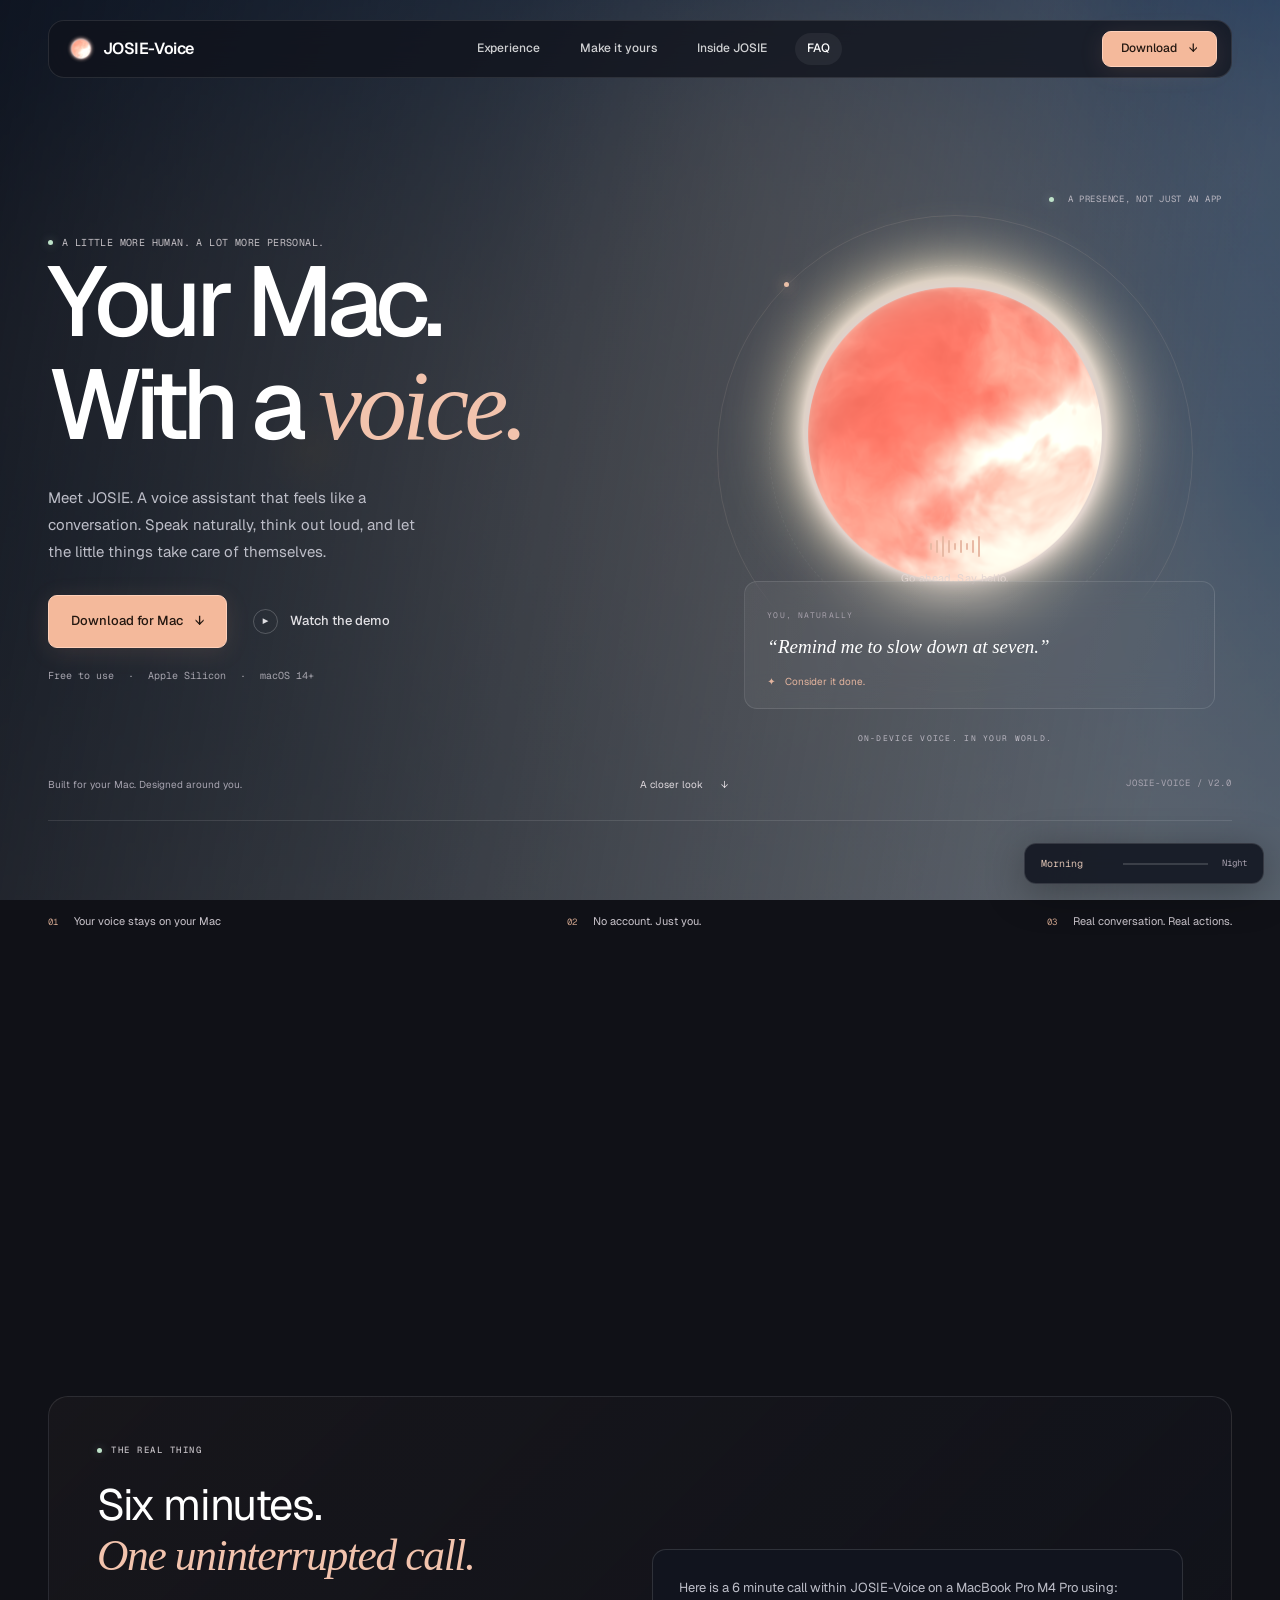
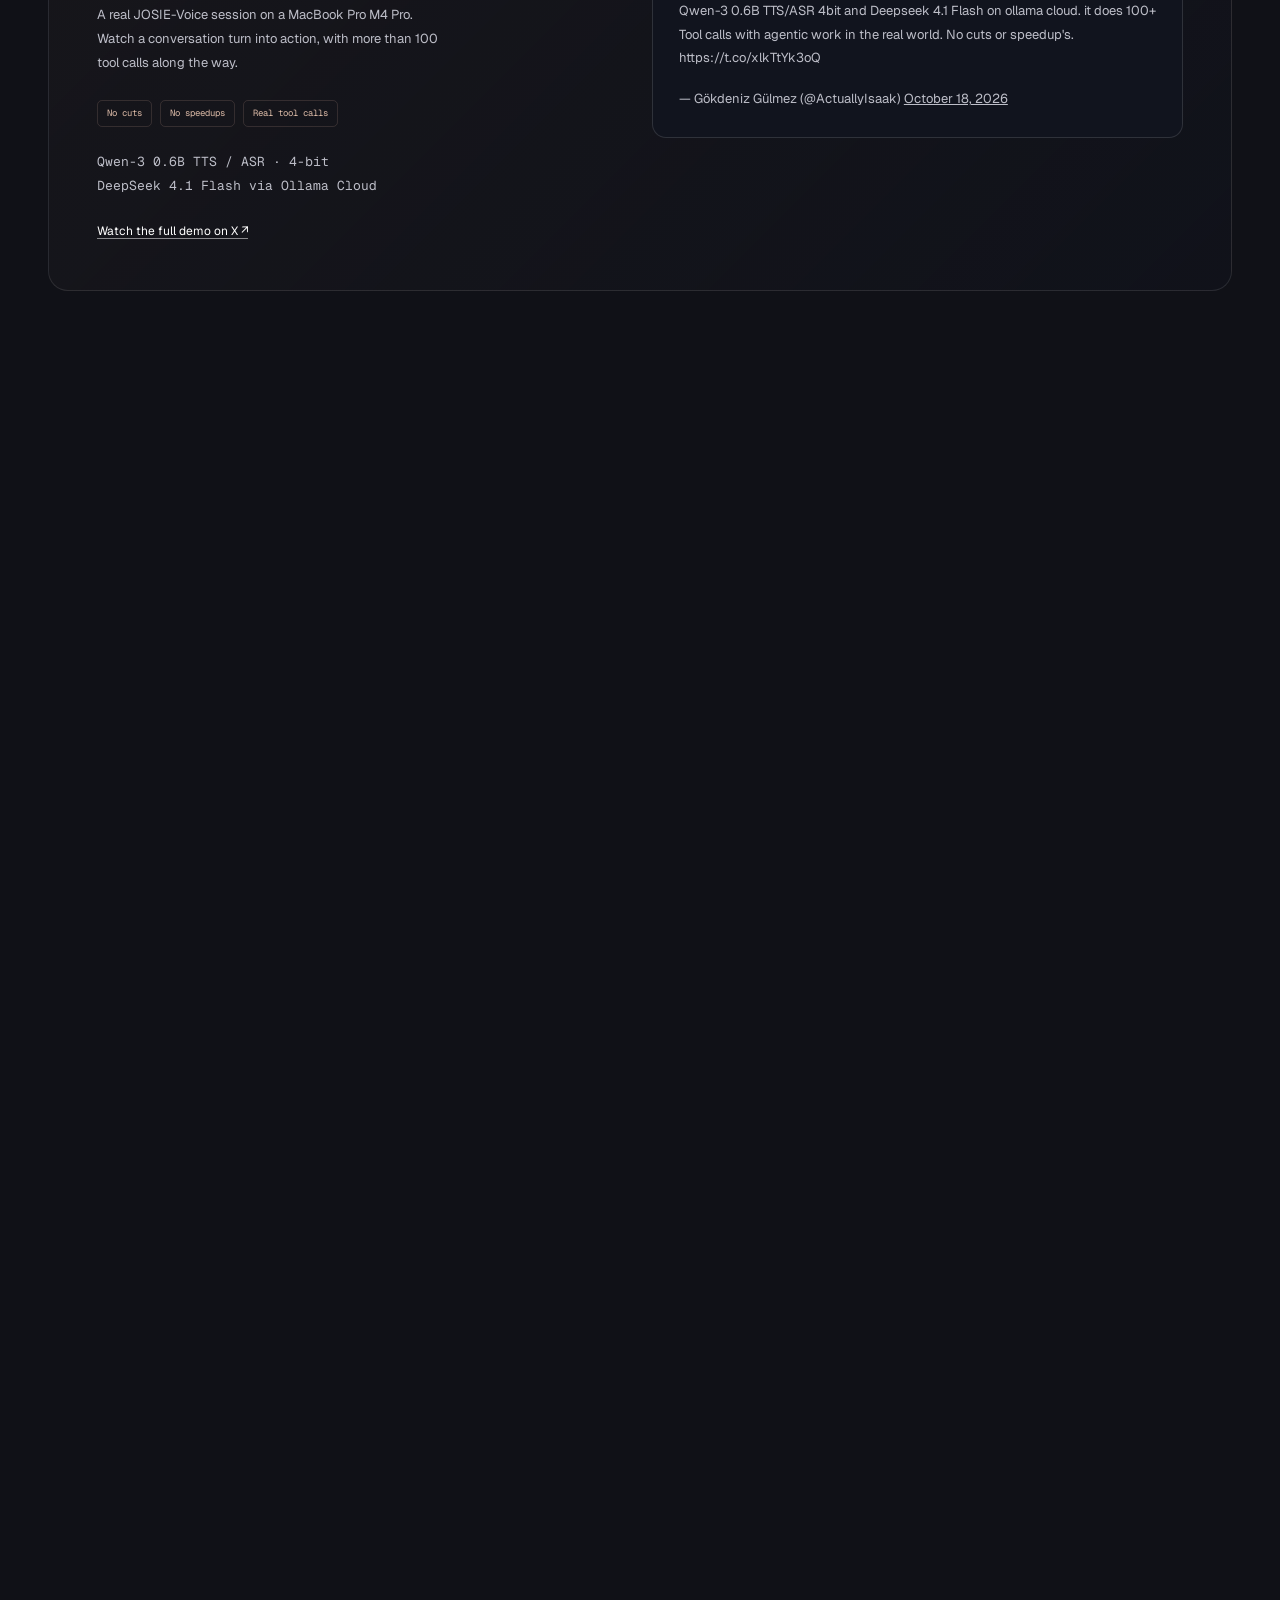
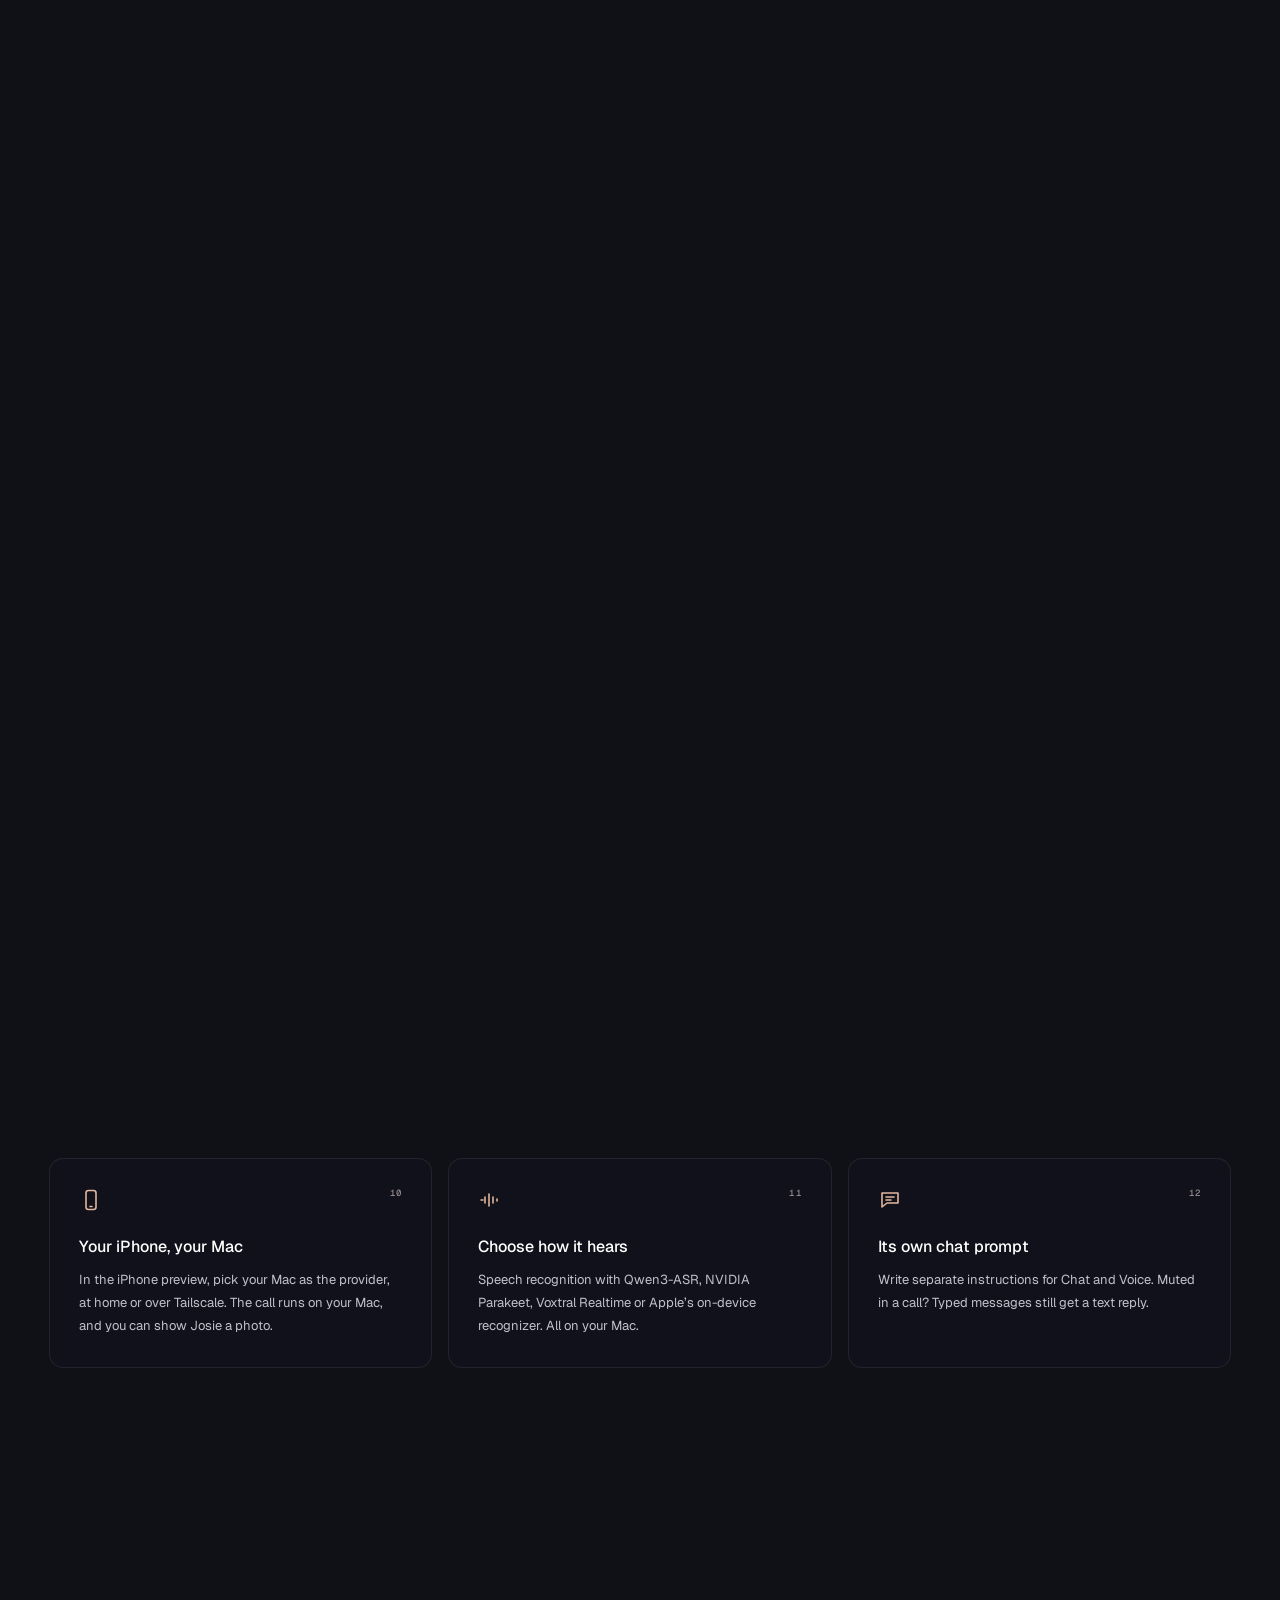
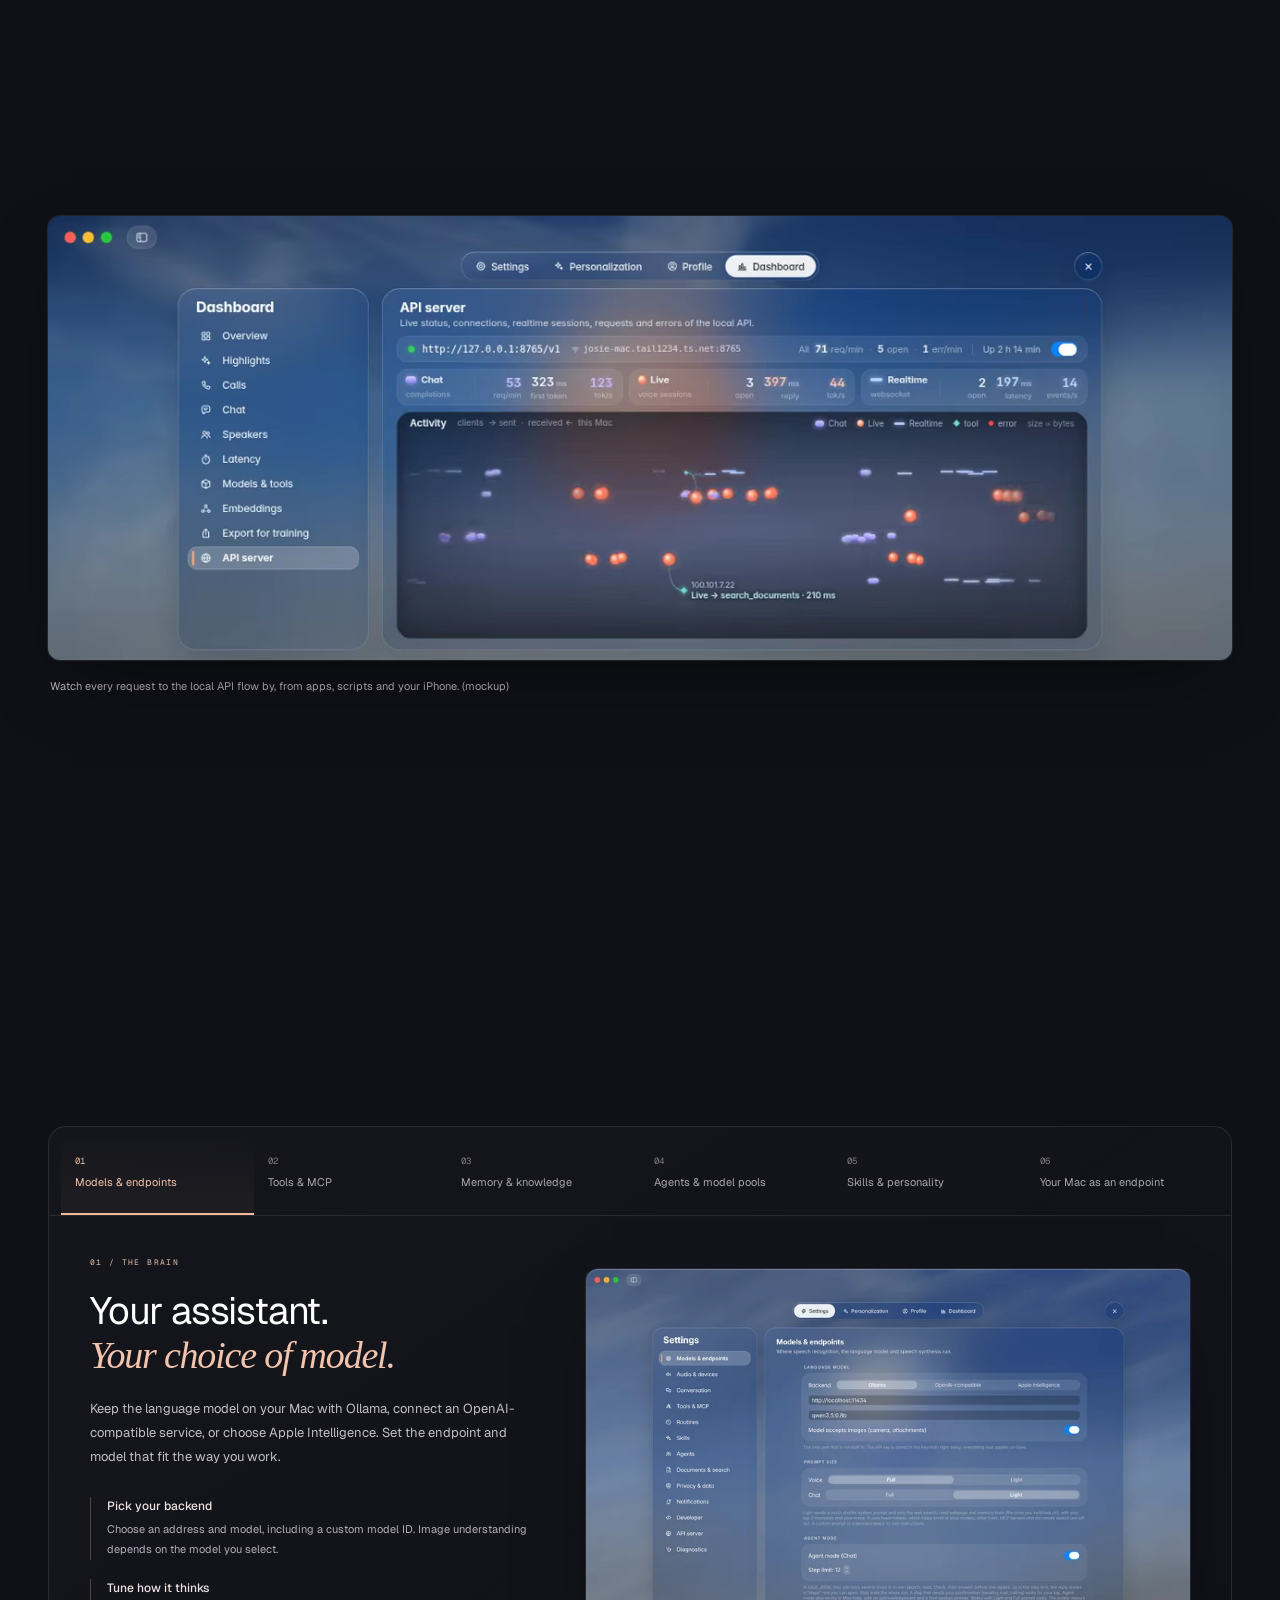
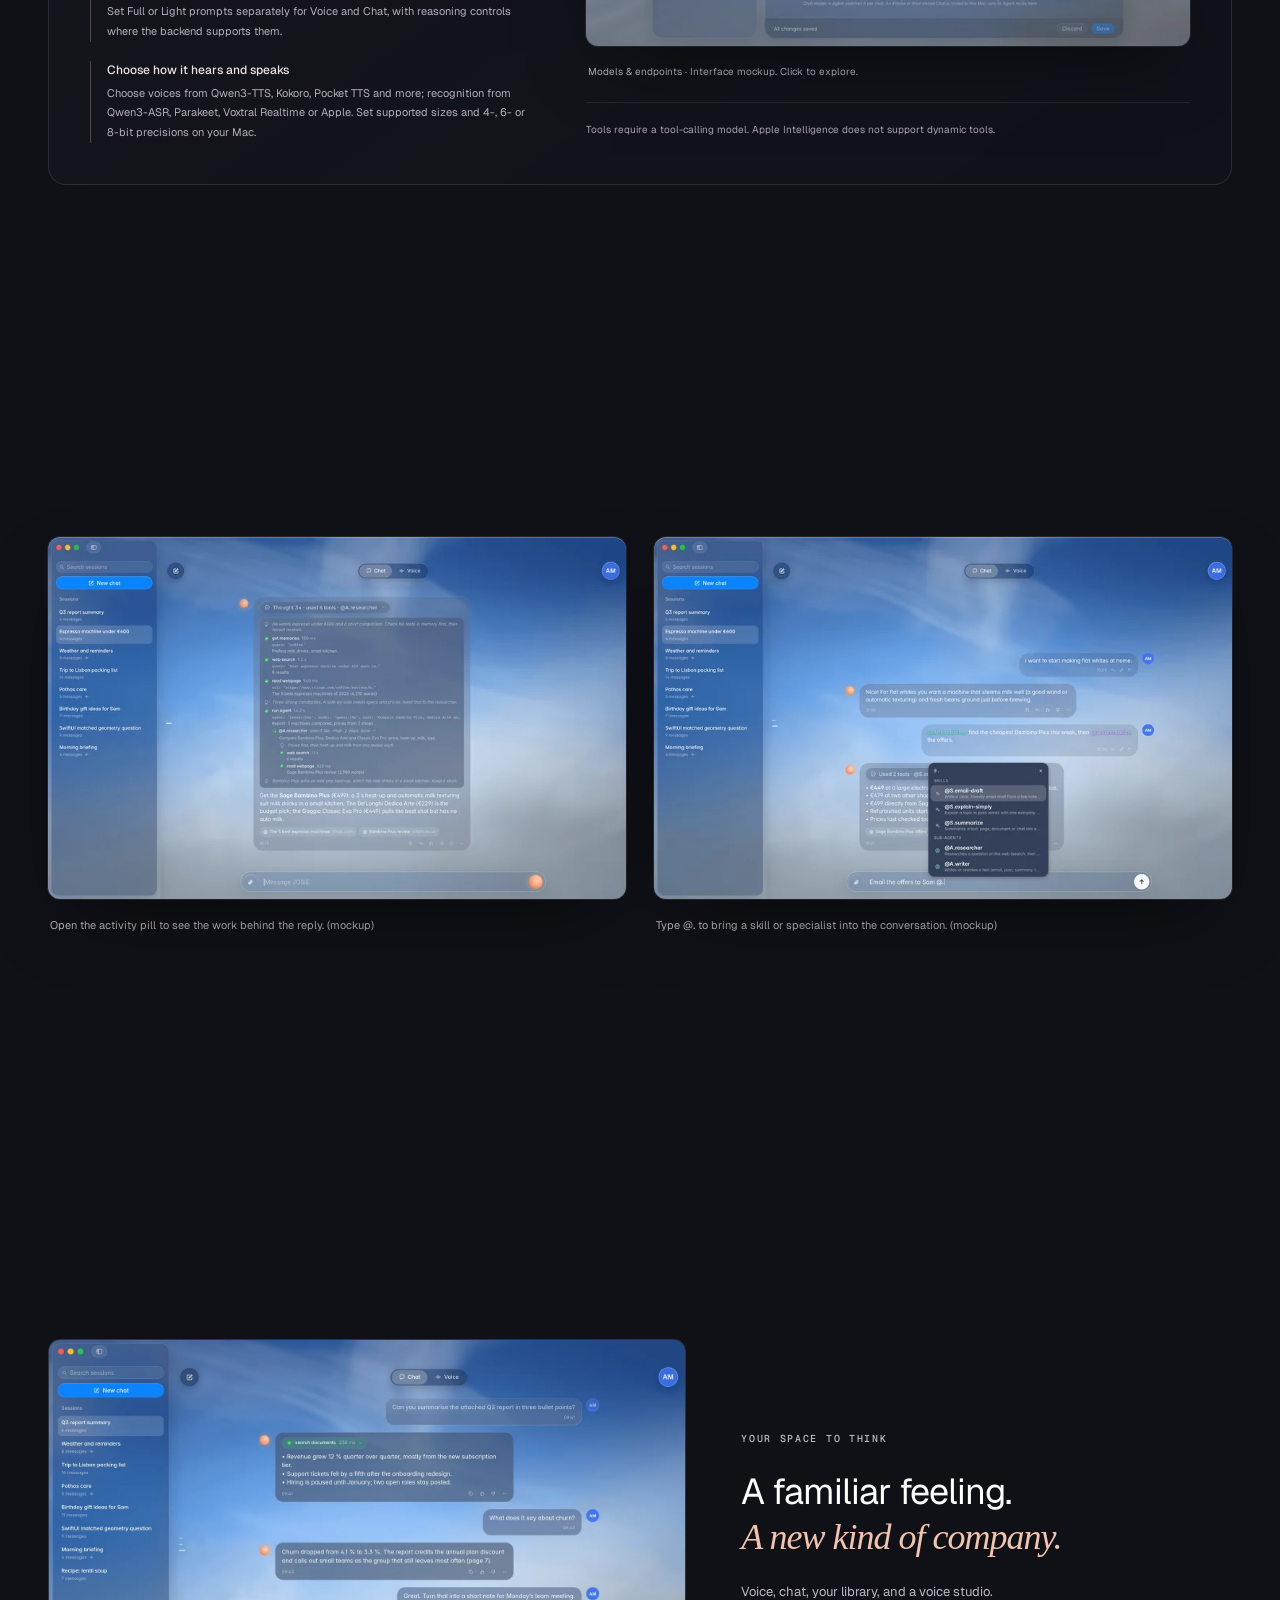
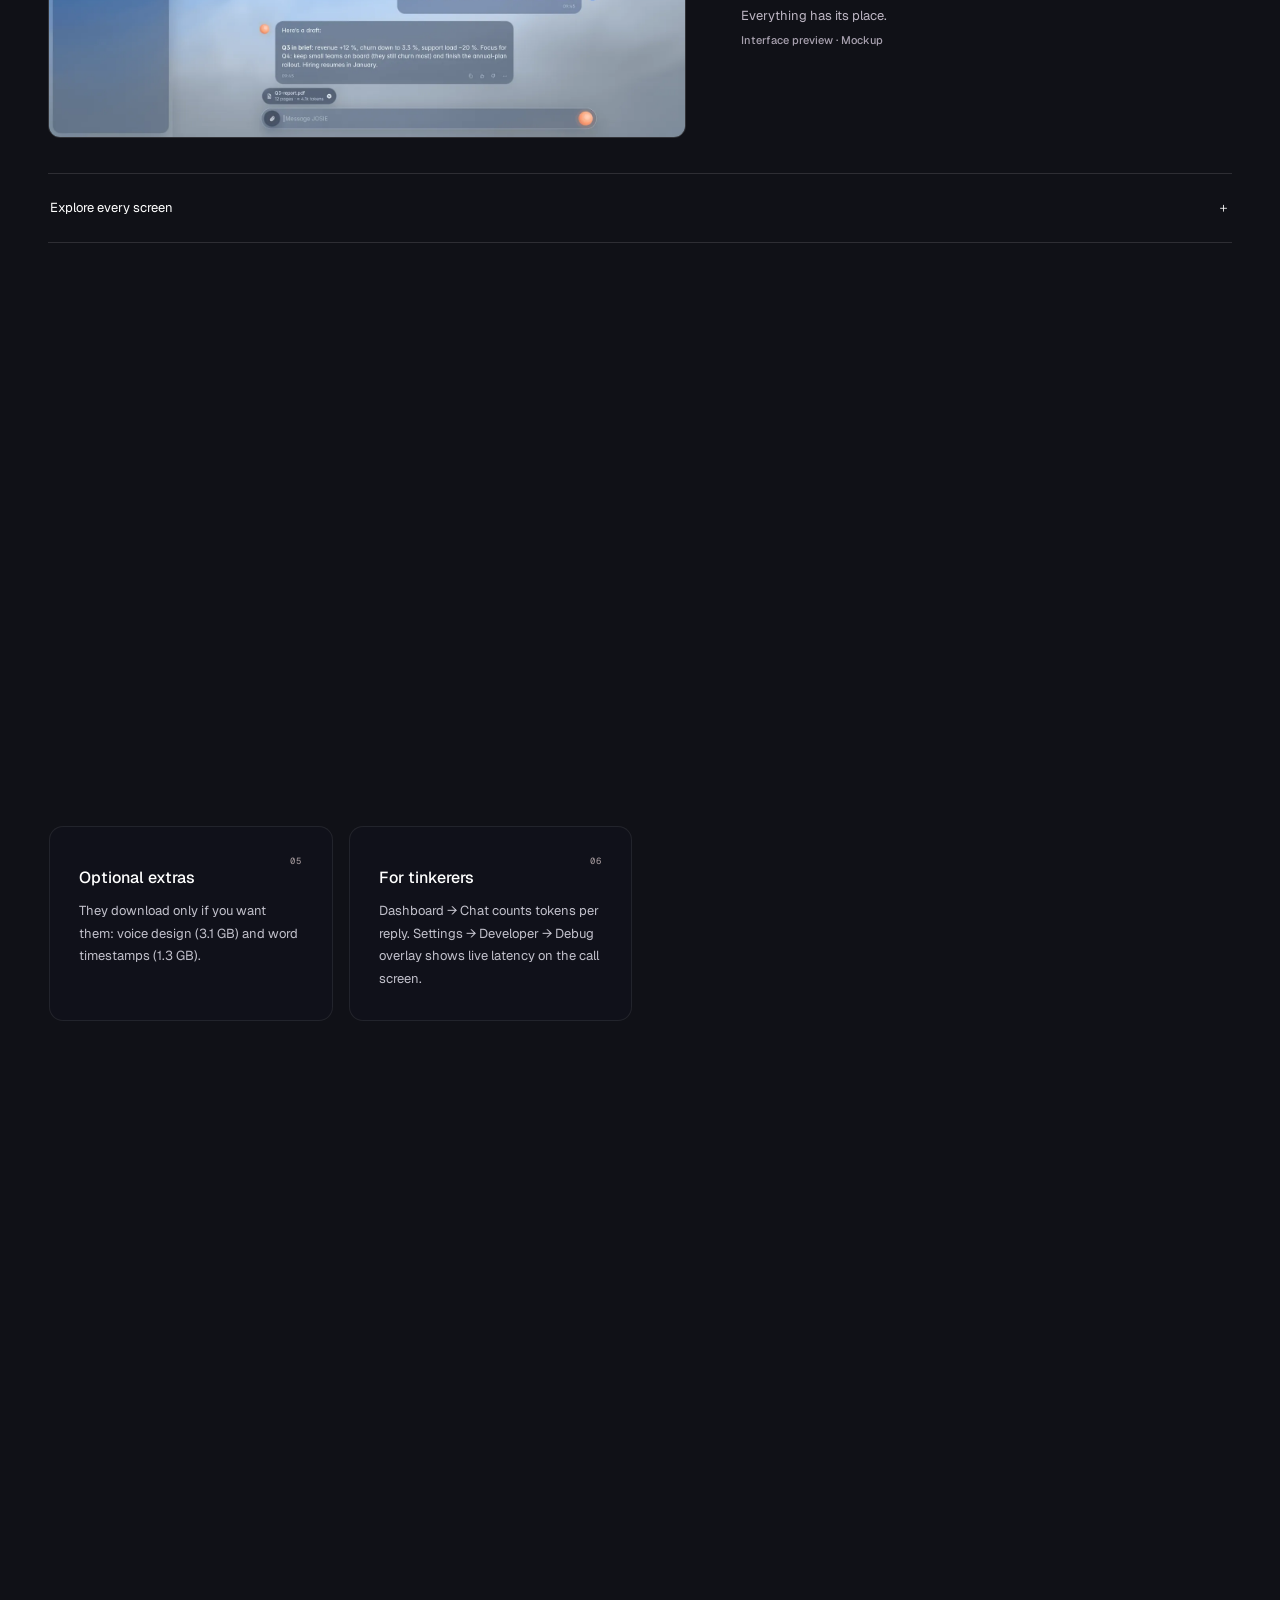
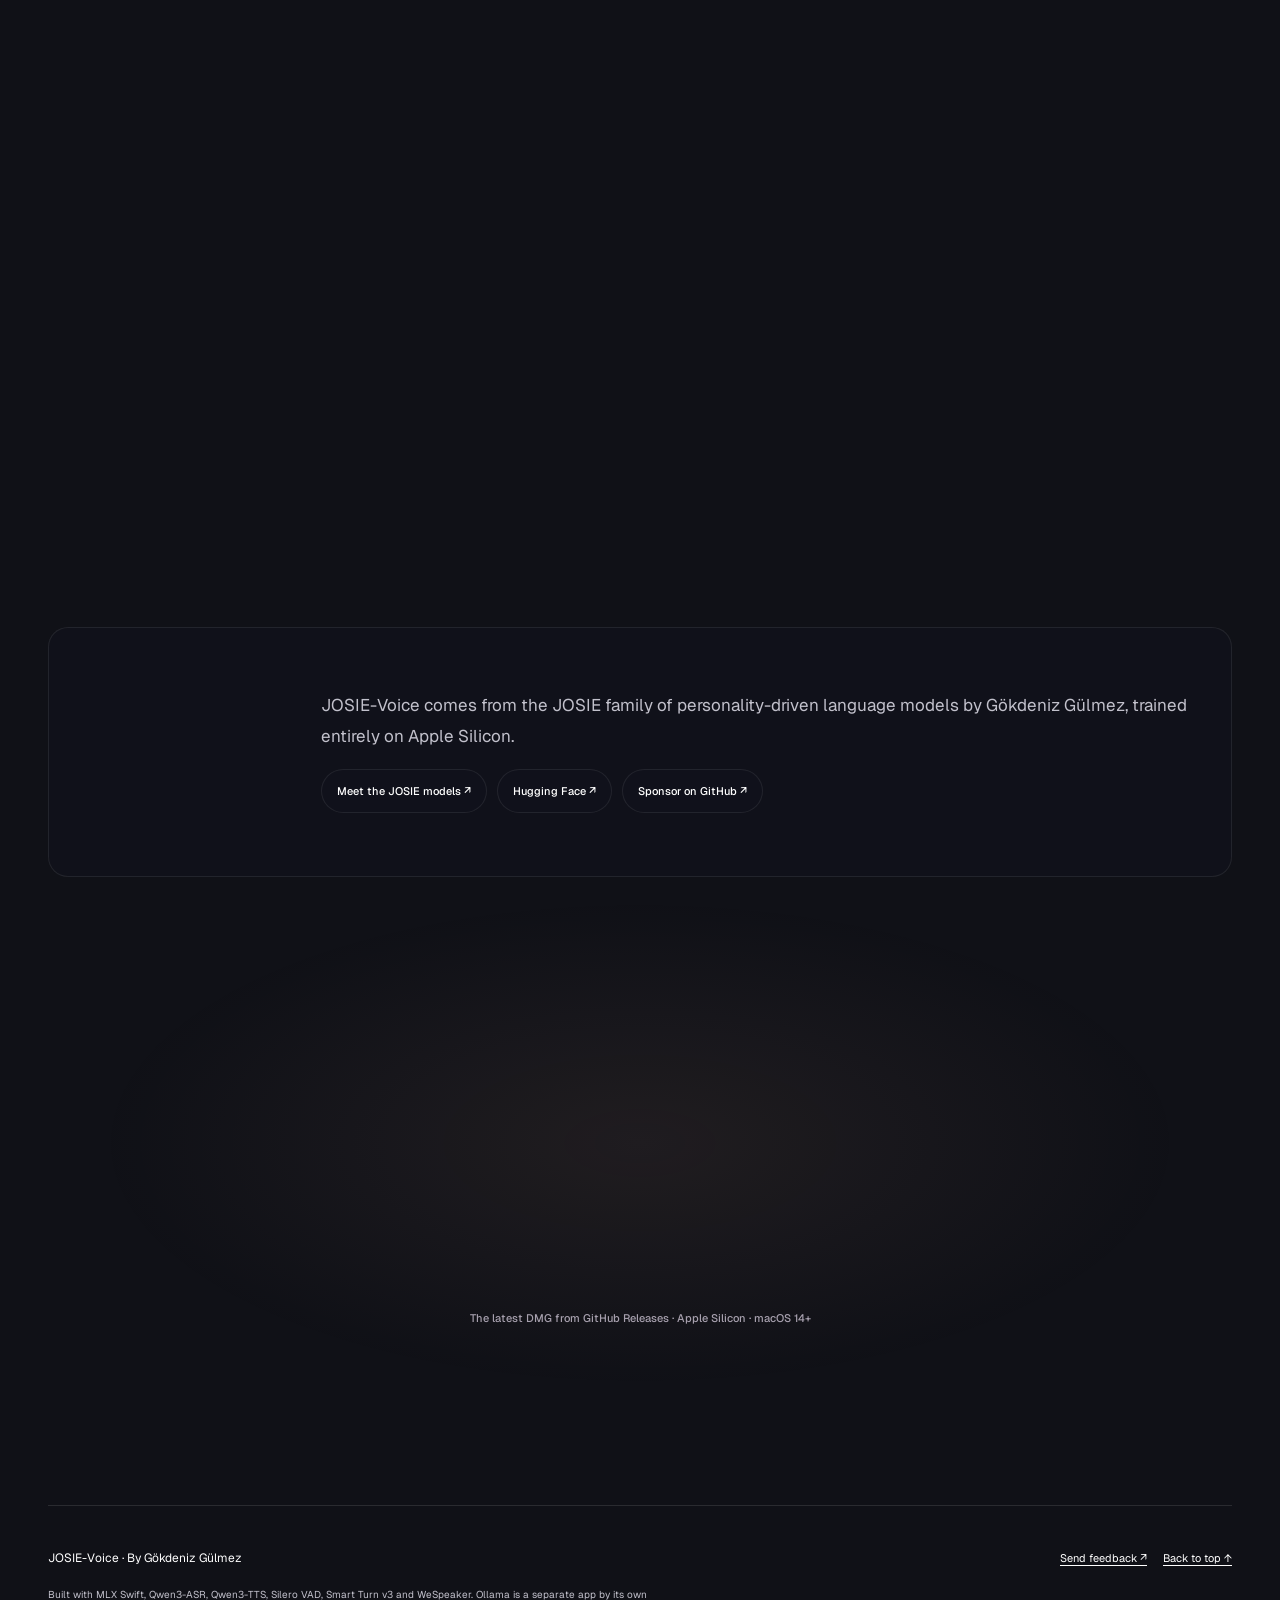
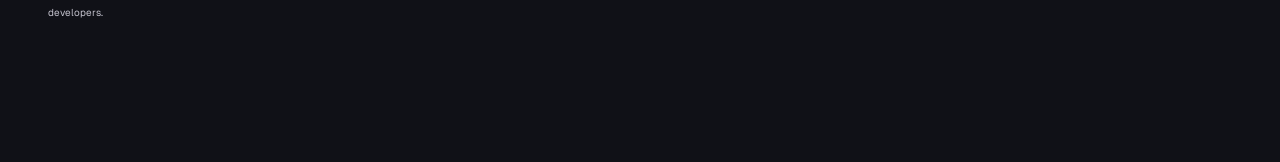
==== commit 4c26ea83: "Showcase model customization, tools, memory and agent workflows" ====
--- a/docs/index.html
+++ b/docs/index.html
@@ -271,7 +271,7 @@
       <header class="x-nav x-glass">
         <a class="x-brand" href="#top"><img src="logo.png" alt="" />JOSIE-Voice</a>
         <nav aria-label="Sections">
-          <a href="#see">Experience</a><a href="#features">Capabilities</a><a href="#gallery">Inside JOSIE</a><a href="#faq">FAQ</a>
+          <a href="#see">Experience</a><a href="#customize">Make it yours</a><a href="#gallery">Inside JOSIE</a><a href="#faq">FAQ</a>
         </nav>
         <a class="x-btn x-btn--primary x-btn--sm" data-download href="https://github.com/Goekdeniz-Guelmez/JOSIE-Voice/releases">Download <span aria-hidden="true">↓</span></a>
       </header>
@@ -347,14 +347,14 @@
             <article class="x-card x-glass x-reveal"><span class="x-num">01</span><svg viewBox="0 0 24 24" aria-hidden="true"><path d="M4 5h16v10H9l-5 4z"/><path d="M8 10h.01M12 10h.01M16 10h.01"/></svg><h3>Real conversation</h3><p>Knows when you've finished talking. Interrupt Josie just by speaking.</p></article>
             <article class="x-card x-glass x-reveal"><span class="x-num">02</span><svg viewBox="0 0 24 24" aria-hidden="true"><path d="M3 12h2M7 8v8M11 5v14M15 9v6M19 7v10"/></svg><h3>Knows your voice</h3><p>Learns you from three short phrases and tells people apart.</p></article>
             <article class="x-card x-glass x-reveal"><span class="x-num">03</span><svg viewBox="0 0 24 24" aria-hidden="true"><rect x="9" y="3" width="6" height="11" rx="3"/><path d="M5 11a7 7 0 0 0 14 0M12 18v3"/></svg><h3>Voices you choose</h3><p>Pick a preset, clone a voice from a short recording, or describe a new one in words.</p></article>
-            <article class="x-card x-glass x-reveal"><span class="x-num">04</span><svg viewBox="0 0 24 24" aria-hidden="true"><rect x="5" y="11" width="14" height="10" rx="2"/><path d="M8 11V7a4 4 0 0 1 8 0v4"/></svg><h3>Private by design</h3><p>Hearing, voice recognition and speech run on your Mac. Your data stays on your Mac. No account.</p></article>
+            <article class="x-card x-glass x-reveal"><span class="x-num">04</span><svg viewBox="0 0 24 24" aria-hidden="true"><rect x="5" y="11" width="14" height="10" rx="2"/><path d="M8 11V7a4 4 0 0 1 8 0v4"/></svg><h3>Private by design</h3><p>Hearing, voice recognition and speech run on your Mac. Choose a local language model or connect your preferred provider.</p></article>
             <article class="x-card x-glass x-reveal"><span class="x-num">05</span><svg viewBox="0 0 24 24" aria-hidden="true"><rect x="4" y="5" width="16" height="15" rx="2"/><path d="M4 10h16M9 3v4M15 3v4"/></svg><h3>Takes real action</h3><p>Adds reminders and events, finds places in Maps and drafts Messages (you tap Send). Each is off until you turn it on.</p></article>
             <article class="x-card x-glass x-reveal"><span class="x-num">06</span><svg viewBox="0 0 24 24" aria-hidden="true"><path d="M2 12s4-7 10-7 10 7 10 7-4 7-10 7S2 12 2 12z"/><circle cx="12" cy="12" r="3"/></svg><h3>Sees what you show it</h3><p>Turn on the camera and ask about what it sees. Needs an image-capable model.</p></article>
             <article class="x-card x-glass x-reveal"><span class="x-num">07</span><svg viewBox="0 0 24 24" aria-hidden="true"><path d="M4 9v6h4l5 4V5L8 9z"/><path d="M16 9a4 4 0 0 1 0 6M19 6a8 8 0 0 1 0 12"/></svg><h3>Adapts to the room</h3><p>Volume follows background noise, with echo cancellation.</p></article>
             <article class="x-card x-glass x-reveal"><span class="x-num">08</span><svg viewBox="0 0 24 24" aria-hidden="true"><circle cx="12" cy="12" r="4"/><path d="M12 2v2M12 20v2M2 12h2M20 12h2M5 5l1.5 1.5M17.5 17.5 19 19M5 19l1.5-1.5M17.5 6.5 19 5"/></svg><h3>Living sky</h3><p>The background follows the real time of day, under Apple's Liquid Glass design.</p></article>
             <article class="x-card x-glass x-reveal"><span class="x-num">09</span><svg viewBox="0 0 24 24" aria-hidden="true"><circle cx="12" cy="8" r="4"/><path d="M4 21a8 8 0 0 1 16 0"/></svg><h3>Personas</h3><p>Talk to JOSIE, JARVIS, HAL 9000 or a character you write, each with its own prompt, voice and orb colour.</p></article>
             <article class="x-card x-glass x-reveal"><span class="x-num">10</span><svg viewBox="0 0 24 24" aria-hidden="true"><rect x="7" y="2.5" width="10" height="19" rx="2.5"/><path d="M11 18.5h2"/></svg><h3>Your iPhone, your Mac</h3><p>In the iPhone preview, pick your Mac as the provider, at home or over Tailscale. The call runs on your Mac, and you can show Josie a photo.</p></article>
-            <article class="x-card x-glass x-reveal"><span class="x-num">11</span><svg viewBox="0 0 24 24" aria-hidden="true"><path d="M3 12h2M7 9v6M11 6v12M15 9v6M19 11v2"/></svg><h3>Choose how it hears</h3><p>Speech recognition with Qwen3-ASR, NVIDIA Parakeet v3 or Apple's own on-device recognizer. All on your Mac.</p></article>
+            <article class="x-card x-glass x-reveal"><span class="x-num">11</span><svg viewBox="0 0 24 24" aria-hidden="true"><path d="M3 12h2M7 9v6M11 6v12M15 9v6M19 11v2"/></svg><h3>Choose how it hears</h3><p>Speech recognition with Qwen3-ASR, NVIDIA Parakeet, Voxtral Realtime or Apple’s on-device recognizer. All on your Mac.</p></article>
             <article class="x-card x-glass x-reveal"><span class="x-num">12</span><svg viewBox="0 0 24 24" aria-hidden="true"><path d="M4 5h16v10H9l-5 4z"/><path d="M8 9h8M8 12h5"/></svg><h3>Its own chat prompt</h3><p>Write separate instructions for Chat and Voice. Muted in a call? Typed messages still get a text reply.</p></article>
           </div>
           <div class="x-grid x-grid--pair x-grid--feat">
@@ -364,8 +364,128 @@
           </div>
         </section>
 
+        <section class="x-sec customization" id="customize" aria-labelledby="customize-title">
+          <p class="x-eye x-reveal">04 · Make it yours</p>
+          <h2 class="x-h x-reveal" id="customize-title"><b>A little personality.</b><i>A lot of possibility.</i></h2>
+          <p class="x-lede x-reveal">Choose the models behind the conversation, the tools within reach, and the things worth remembering. Start simple. Make room for more when you want it.</p>
+          <div class="custom-explorer x-reveal">
+            <div class="custom-tabs" role="tablist" aria-label="Explore JOSIE customization">
+              <button type="button" role="tab" id="custom-tab-models" aria-controls="custom-panel-models" aria-selected="true" tabindex="0"><span>01</span>Models &amp; endpoints</button>
+              <button type="button" role="tab" id="custom-tab-tools" aria-controls="custom-panel-tools" aria-selected="false" tabindex="-1"><span>02</span>Tools &amp; MCP</button>
+              <button type="button" role="tab" id="custom-tab-memory" aria-controls="custom-panel-memory" aria-selected="false" tabindex="-1"><span>03</span>Memory &amp; knowledge</button>
+              <button type="button" role="tab" id="custom-tab-agents" aria-controls="custom-panel-agents" aria-selected="false" tabindex="-1"><span>04</span>Agents &amp; model pools</button>
+              <button type="button" role="tab" id="custom-tab-skills" aria-controls="custom-panel-skills" aria-selected="false" tabindex="-1"><span>05</span>Skills &amp; personality</button>
+              <button type="button" role="tab" id="custom-tab-api" aria-controls="custom-panel-api" aria-selected="false" tabindex="-1"><span>06</span>Your Mac as an endpoint</button>
+            </div>
+            <div class="custom-panel" id="custom-panel-models" role="tabpanel" aria-labelledby="custom-tab-models" tabindex="0">
+              <div class="custom-panel-copy">
+                <p class="x-eye">01 / THE BRAIN</p><h3>Your assistant.<br /><i>Your choice of model.</i></h3>
+                <p>Keep the language model on your Mac with Ollama, connect an OpenAI-compatible service, or choose Apple Intelligence. Set the endpoint and model that fit the way you work.</p>
+                <ul class="custom-points">
+                  <li><h4>Pick your backend</h4><p>Choose an address and model, including a custom model ID. Image understanding depends on the model you select.</p></li>
+                  <li><h4>Tune how it thinks</h4><p>Set Full or Light prompts separately for Voice and Chat, with reasoning controls where the backend supports them.</p></li>
+                  <li><h4>Choose how it hears and speaks</h4><p>Choose voices from Qwen3-TTS, Kokoro, Pocket TTS and more; recognition from Qwen3-ASR, Parakeet, Voxtral Realtime or Apple. Set supported sizes and 4-, 6- or 8-bit precisions on your Mac.</p></li>
+                </ul>
+              </div>
+              <figure class="custom-screen x-shot">
+                <a class="x-zoom" href="images/custom-mac-settings-models-1600.webp"><img src="images/custom-mac-settings-models-800.webp" srcset="images/custom-mac-settings-models-800.webp 800w, images/custom-mac-settings-models-1600.webp 1600w" sizes="(max-width: 900px) 90vw, 720px" width="1600" height="1000" loading="lazy" decoding="async" alt="Models &amp; endpoints showing backend, prompt size and Agent mode controls (mockup)" /></a>
+                <figcaption>Models &amp; endpoints · Interface mockup. Click to explore.</figcaption>
+                <p class="custom-scope">Tools require a tool-calling model. Apple Intelligence does not support dynamic tools.</p>
+              </figure>
+            </div>
+            <div class="custom-panel" id="custom-panel-tools" role="tabpanel" aria-labelledby="custom-tab-tools" tabindex="0">
+              <div class="custom-panel-copy">
+                <p class="x-eye">02 / THE CONNECTIONS</p><h3>Open the right doors.<br /><i>You keep the keys.</i></h3>
+                <p>Connect the Apple apps you use, turn on web search, and add MCP servers for tools beyond the built-in collection.</p>
+                <ul class="custom-points">
+                  <li><h4>Choose what is available</h4><p>Enable tool groups individually. Apple app integrations start off until you choose to enable them.</p></li>
+                  <li><h4>Set the depth of access</h4><p>Use Read, Add or Full where supported: from looking things up to creating, editing or deleting.</p></li>
+                  <li><h4>Extend with MCP</h4><p>Bring additional tools into JOSIE through your configured MCP servers. Specialist agents can use a narrower selection.</p></li>
+                </ul>
+              </div>
+              <figure class="custom-screen x-shot">
+                <a class="x-zoom" href="images/custom-mac-settings-tools-1600.webp"><img src="images/custom-mac-settings-tools-800.webp" srcset="images/custom-mac-settings-tools-800.webp 800w, images/custom-mac-settings-tools-1600.webp 1600w" sizes="(max-width: 900px) 90vw, 720px" width="1600" height="1000" loading="lazy" decoding="async" alt="Tools &amp; MCP with built-in switches and Apple app access depth controls (mockup)" /></a>
+                <figcaption>Tools &amp; MCP · Interface mockup. Click to explore.</figcaption>
+                <p class="custom-scope">Actions such as sending mail or editing calendar entries pause for an on-screen confirmation.</p>
+              </figure>
+            </div>
+            <div class="custom-panel" id="custom-panel-memory" role="tabpanel" aria-labelledby="custom-tab-memory" tabindex="0">
+              <div class="custom-panel-copy">
+                <p class="x-eye">03 / THE CONTEXT</p><h3>Less repeating yourself.<br /><i>More picking up the thread.</i></h3>
+                <p>Let JOSIE remember useful facts, find something in an earlier conversation, or pull the right passage from your documents.</p>
+                <ul class="custom-points">
+                  <li><h4>Remember, retrieve, forget</h4><p>Control the Memory tool and its access depth. Ask JOSIE to remember a fact, recall it later, or forget it.</p></li>
+                  <li><h4>Search your own context</h4><p>Enable document search and past-conversation search independently, with optional automatic context retrieval.</p></li>
+                  <li><h4>Tune what comes back</h4><p>Adjust chunk size, overlap, passage counts, recent turns and similarity thresholds in Documents &amp; search.</p></li>
+                </ul>
+              </div>
+              <figure class="custom-screen x-shot">
+                <a class="x-zoom" href="images/custom-mac-settings-retrieval-1600.webp"><img src="images/custom-mac-settings-retrieval-800.webp" srcset="images/custom-mac-settings-retrieval-800.webp 800w, images/custom-mac-settings-retrieval-1600.webp 1600w" sizes="(max-width: 900px) 90vw, 720px" width="1600" height="1000" loading="lazy" decoding="async" alt="Documents &amp; search retrieval controls for chunks, overlap, passages and similarity (mockup)" /></a>
+                <figcaption>Memory &amp; knowledge · Interface mockup. Click to explore.</figcaption>
+                <p class="custom-scope">Local storage does not mean every model is local: retrieved context can be sent to your chosen model provider.</p>
+              </figure>
+            </div>
+            <div class="custom-panel" id="custom-panel-agents" role="tabpanel" aria-labelledby="custom-tab-agents" tabindex="0">
+              <div class="custom-panel-copy">
+                <p class="x-eye">04 / THE TEAM</p><h3>One conversation.<br /><i>A few extra minds.</i></h3>
+                <p>Turn on Agent mode for work that takes several steps. JOSIE can search, read, check and hand a focused task to a specialist before answering.</p>
+                <ul class="custom-points">
+                  <li><h4>Make specialists your own</h4><p>Give each agent instructions, allowed tools, MCP servers, skills and a step limit. Call one in with @A.name.</p></li>
+                  <li><h4>Match the model to the task</h4><p>Build a pool of up to four backend models with capability notes and supported reasoning depths. JOSIE picks per task.</p></li>
+                  <li><h4>Keep the conversation moving</h4><p>On the Mac, optional background helpers can continue working while you chat and deliver their reports when done.</p></li>
+                </ul>
+              </div>
+              <figure class="custom-screen x-shot">
+                <a class="x-zoom" href="images/custom-mac-settings-subagent-models-1600.webp"><img src="images/custom-mac-settings-subagent-models-800.webp" srcset="images/custom-mac-settings-subagent-models-800.webp 800w, images/custom-mac-settings-subagent-models-1600.webp 1600w" sizes="(max-width: 900px) 90vw, 720px" width="1600" height="1000" loading="lazy" decoding="async" alt="Agents settings with a model pool, capability notes and reasoning depth choices (mockup)" /></a>
+                <figcaption>Agents &amp; model pools · Interface mockup. Click to explore.</figcaption>
+                <p class="custom-scope">Agent mode and sub-agents are opt-in. Each helper’s tools stay within the access you gave JOSIE.</p>
+              </figure>
+            </div>
+            <div class="custom-panel" id="custom-panel-skills" role="tabpanel" aria-labelledby="custom-tab-skills" tabindex="0">
+              <div class="custom-panel-copy">
+                <p class="x-eye">05 / THE WAY IT WORKS</p><h3>Your way of doing things.<br /><i>Worth remembering.</i></h3>
+                <p>Turn a useful set of instructions into a reusable skill. Keep your preferred writing style, meeting format or explanation approach close at hand.</p>
+                <ul class="custom-points">
+                  <li><h4>Edit plain Markdown</h4><p>Add and manage skills in Settings, or edit their Markdown files. Enable only the skills you want JOSIE to use.</p></li>
+                  <li><h4>Call one in when it matters</h4><p>Type @S.name to attach a skill to a message. The @. picker helps you find both skills and specialist agents.</p></li>
+                  <li><h4>Give JOSIE a personality</h4><p>Choose a persona or write custom instructions, with a voice and orb colour to match. Voice and Chat can have different prompts.</p></li>
+                </ul>
+              </div>
+              <figure class="custom-screen x-shot">
+                <a class="x-zoom" href="images/custom-mac-settings-skills-1600.webp"><img src="images/custom-mac-settings-skills-800.webp" srcset="images/custom-mac-settings-skills-800.webp 800w, images/custom-mac-settings-skills-1600.webp 1600w" sizes="(max-width: 900px) 90vw, 720px" width="1600" height="1000" loading="lazy" decoding="async" alt="Skills settings with reusable instruction files and individual enable switches (mockup)" /></a>
+                <figcaption>Skills &amp; personality · Interface mockup. Click to explore.</figcaption>
+                <p class="custom-scope">Skills load on demand. Proposed skill or agent edits are saved only after you confirm them.</p>
+              </figure>
+            </div>
+            <div class="custom-panel" id="custom-panel-api" role="tabpanel" aria-labelledby="custom-tab-api" tabindex="0">
+              <div class="custom-panel-copy">
+                <p class="x-eye">06 / BEYOND THE WINDOW</p><h3>A familiar API.<br /><i>Your Mac underneath.</i></h3>
+                <p>Turn on JOSIE’s optional OpenAI-compatible server to use the Mac’s configured pipeline from other apps, scripts, or the iPhone and iPad preview.</p>
+                <ul class="custom-points">
+                  <li><h4>More than text</h4><p>Endpoints cover chat completions, speech recognition, speech synthesis, embeddings and realtime sessions.</p></li>
+                  <li><h4>Choose where it is reachable</h4><p>The server starts off and binds to localhost when enabled. LAN access and API keys are controlled in Settings.</p></li>
+                  <li><h4>Bring the Mac to your phone</h4><p>Add your Mac as a provider on iPhone or iPad over your network or Tailscale. The Mac hosts the models and agent features.</p></li>
+                </ul>
+              </div>
+              <figure class="custom-screen x-shot">
+                <a class="x-zoom" href="images/custom-mac-settings-api-1600.webp"><img src="images/custom-mac-settings-api-800.webp" srcset="images/custom-mac-settings-api-800.webp 800w, images/custom-mac-settings-api-1600.webp 1600w" sizes="(max-width: 900px) 90vw, 720px" width="1600" height="1000" loading="lazy" decoding="async" alt="API server settings with LAN access, port and a hidden API key (mockup)" /></a>
+                <figcaption>Your Mac as an endpoint · Interface mockup. Click to explore.</figcaption>
+                <p class="custom-scope">Audio and local embedding requests use supported models already loaded on the Mac; the API does not load them for you.</p>
+              </figure>
+            </div>
+          </div>
+          <div class="agent-story">
+            <div class="agent-story-heading x-reveal"><div><p class="x-eye">THE WORK, IN VIEW</p><h3>Follow the steps.<br /><i>Stay in the conversation.</i></h3></div><p>A tool activity pill shows what JOSIE is doing. Expand it to inspect tool results, specialist runs and reasoning when enabled. Set a step limit, answer confirmation cards, or stop a run.</p></div>
+            <div class="agent-flow x-reveal" aria-label="Example agent workflow"><span><small>YOU</small>Ask a question</span><b aria-hidden="true">→</b><span><small>JOSIE + SPECIALISTS</small>Search · read · check</span><b aria-hidden="true">→</b><span><small>BACK TO YOU</small>An answer with the work behind it</span></div>
+            <div class="x-grid x-grid--pair agent-story-shots">
+              <figure class="x-shot x-reveal"><a class="x-zoom" href="images/custom-mac-chat-agent-steps-1600.webp"><img src="images/custom-mac-chat-agent-steps-800.webp" srcset="images/custom-mac-chat-agent-steps-800.webp 800w, images/custom-mac-chat-agent-steps-1600.webp 1600w" sizes="(max-width: 760px) 90vw, 600px" width="1600" height="1000" loading="lazy" decoding="async" alt="A completed agent reply with expanded tool steps and a nested researcher run (mockup)" /></a><figcaption>Open the activity pill to see the work behind the reply. (mockup)</figcaption></figure>
+              <figure class="x-shot x-reveal"><a class="x-zoom" href="images/custom-mac-mention-popover-1600.webp"><img src="images/custom-mac-mention-popover-800.webp" srcset="images/custom-mac-mention-popover-800.webp 800w, images/custom-mac-mention-popover-1600.webp 1600w" sizes="(max-width: 760px) 90vw, 600px" width="1600" height="1000" loading="lazy" decoding="async" alt="The chat mention picker showing reusable skills and specialist agents (mockup)" /></a><figcaption>Type @. to bring a skill or specialist into the conversation. (mockup)</figcaption></figure>
+            </div>
+          </div>
+        </section>
+
         <section class="x-sec" id="gallery">
-          <p class="x-eye x-reveal">04 · Screenshots</p>
+          <p class="x-eye x-reveal">05 · Screenshots</p>
           <h2 class="x-h x-reveal"><b>Thoughtful,</b><i>inside and out.</i></h2>
           <p class="x-lede x-reveal">The Mac app, plus a preview of the iPhone app. Click any picture to see it larger.</p>
           <div class="gallery-preview x-reveal"><a class="x-zoom" href="images/mac-chat-1600.webp"><img src="images/mac-chat-1600.webp" alt="JOSIE chat interface with a conversation and document attachment (mockup)" width="1600" height="1000" loading="lazy" /></a><div><span class="x-eye">YOUR SPACE TO THINK</span><h3>A familiar feeling.<br /><i>A new kind of company.</i></h3><p>Voice, chat, your library, and a voice studio. Everything has its place.</p><span class="x-note">Interface preview · Mockup</span></div></div>
@@ -454,7 +574,7 @@
         </section>
 
         <section class="x-sec" id="good">
-          <p class="x-eye x-reveal">05 · Good to know</p>
+          <p class="x-eye x-reveal">06 · Good to know</p>
           <h2 class="x-h x-reveal"><b>Small</b><i>details.</i></h2>
           <div class="x-grid">
             <div class="x-card x-glass x-reveal"><span class="x-num">01</span><h3>Works offline</h3><p>After setup, everything works offline except the language model, which runs in Ollama on your Mac.</p></div>
@@ -467,7 +587,7 @@
         </section>
 
         <section class="x-sec" id="faq">
-          <p class="x-eye x-reveal">06 · FAQ</p>
+          <p class="x-eye x-reveal">07 · FAQ</p>
           <h2 class="x-h x-reveal"><b>Questions,</b><i>answered.</i></h2>
           <div class="x-faq">
             <details class="x-glass x-reveal"><summary>Is it free?</summary><p>Yes.</p></details>
@@ -483,7 +603,7 @@
         </section>
 
         <section class="x-sec" id="family">
-          <p class="x-eye x-reveal">07 · The JOSIE family</p>
+          <p class="x-eye x-reveal">08 · The JOSIE family</p>
           <div class="x-family x-glass x-reveal">
             <div class="x-orb x-orb--sm" role="img" aria-label="The JOSIE orb"><canvas class="x-orb__gl" aria-hidden="true"></canvas><img src="logo.png" alt="" /></div>
             <div>
@@ -973,6 +1093,7 @@
     <script src="main.js"></script>
     <script src="redesign.js"></script>
     <script src="download.js"></script>
+    <script src="customization.js"></script>
     <script async src="https://platform.x.com/widgets.js" charset="utf-8"></script>
     <script>
       /* Liquid Glass refraction: one displacement map per glass size. Pixels near the rounded edge are
--- a/docs/redesign.css
+++ b/docs/redesign.css
@@ -172,3 +172,42 @@
 .download-status { position: fixed; bottom: 75px; left: 50%; transform: translateX(-50%); z-index: 50; width: max-content; max-width: calc(100% - 32px); padding: 16px 20px; border: 1px solid #f4b99b40; border-radius: 12px; background: #151923f5; color: #e9d4c7; font-size: 12px; line-height: 1.7; box-shadow: 0 10px 40px #0005; }
 .download-status a { display: inline-block; margin-left: 5px; text-underline-offset: 3px; }
 @media (max-width: 390px) { .x-nav .x-brand { padding-right: 4px; }.x-nav > .x-btn--sm { padding-inline: 12px; } }
+/* Customization is an explorable product story, with full content as the fallback. */
+.custom-tabs { display: none; }
+.custom-explorer { margin-top: 42px; border: 1px solid #ffffff1a; border-radius: 18px; background: linear-gradient(145deg, #ffffff06, #11141e59); overflow: hidden; }
+.custom-explorer.is-enhanced .custom-tabs { display: grid; grid-template-columns: repeat(6, minmax(0, 1fr)); gap: 0; border-bottom: 1px solid #ffffff18; padding: 8px 12px 0; }
+.custom-tabs button { display: flex; flex-direction: column; align-items: flex-start; justify-content: center; gap: 8px; min-height: 80px; padding: 14px; border: 0; border-bottom: 2px solid transparent; background: transparent; color: #aaa4b1; font-size: 11px; text-align: left; cursor: pointer; transition: color .25s, background .25s, border-color .25s; }
+.custom-tabs button span { font: 9px/1 var(--mono); color: #847b85; }
+.custom-tabs button:hover { background: #ffffff05; color: #fff; }
+.custom-tabs button[aria-selected="true"] { color: #f3c4ac; border-bottom-color: #f4b99b; background: linear-gradient(0deg, #f4b99b0c, transparent); }
+.custom-tabs button[aria-selected="true"] span { color: #e7b69c; }
+.custom-tabs button:focus-visible { outline-offset: -5px; border-radius: 6px; }
+.custom-panel { display: grid; grid-template-columns: .85fr 1.15fr; gap: clamp(28px, 4vw, 50px); align-items: start; padding: clamp(24px, 3.2vw, 42px); }
+.custom-panel[hidden] { display: none; }
+.custom-panel + .custom-panel { border-top: 1px solid #ffffff18; }
+.is-enhanced .custom-panel { border-top: 0; animation: custom-arrive .45s var(--ease-out) both; }
+.custom-panel-copy .x-eye { font-size: 8px; margin-bottom: 22px; color: #c3a492; }
+.custom-panel h3, .agent-story h3 { font-size: clamp(27px, 3vw, 38px); font-weight: 400; line-height: 1.16; letter-spacing: -1.2px; }
+.custom-panel h3 i, .agent-story h3 i { font-family: Georgia, serif; color: #f2c3ad; }
+.custom-panel-copy > p:not(.x-eye) { margin-top: 20px; color: #c3bdc9; font-size: 13px; line-height: 1.85; }
+.custom-points { display: grid; gap: 19px; padding: 0; list-style: none; margin-top: 28px; }
+.custom-points li { padding-left: 16px; border-left: 1px solid #f4b99b48; }
+.custom-points h4 { font-size: 12px; font-weight: 500; color: #ede3e2; margin-bottom: 5px; }
+.custom-points p { font-size: 11px; line-height: 1.8; color: #b5adbc; }
+.custom-screen { margin-top: 12px; min-width: 0; }
+.custom-screen img { aspect-ratio: 16 / 10; object-fit: contain; }
+.custom-screen figcaption { font-size: 10px; }
+.custom-scope { margin-top: 22px; padding-top: 18px; border-top: 1px solid #ffffff16; color: #aaa1b2; font-size: 10px; line-height: 1.8; }
+.agent-story { margin-top: 75px; }
+.agent-story-heading { display: grid; grid-template-columns: 1fr 1fr; align-items: end; gap: 50px; }
+.agent-story-heading > p { font-size: 13px; line-height: 1.9; color: #bbb2c1; max-width: 46ch; }
+.agent-flow { display: flex; justify-content: space-between; align-items: center; gap: 18px; padding: 26px 0; margin-top: 30px; border-block: 1px solid #ffffff1c; }
+.agent-flow > span { font-size: 12px; color: #e0d6dc; }
+.agent-flow small { display: block; font: 8px/1.4 var(--mono); letter-spacing: .08em; color: #c39a83; margin-bottom: 9px; }
+.agent-flow > b { font-size: 20px; font-weight: 300; color: #a78572; }
+.agent-story-shots { margin-top: 30px; gap: 28px; }
+@keyframes custom-arrive { from { opacity: .25; transform: translateY(8px); } to { opacity: 1; transform: none; } }
+@media (max-width: 1000px) { .custom-tabs button { padding-inline: 10px; font-size: 10px; }.custom-panel { grid-template-columns: 1fr 1.1fr; gap: 24px; }.custom-panel h3 { font-size: 29px; } }
+@media (max-width: 900px) { .custom-panel { grid-template-columns: 1fr; }.custom-panel-copy { max-width: 65ch; }.custom-screen { margin-top: 5px; }.custom-panel h3 { font-size: 36px; } }
+@media (max-width: 760px) { .custom-explorer.is-enhanced .custom-tabs { grid-template-columns: repeat(3, minmax(0, 1fr)); padding: 6px; gap: 4px; }.custom-tabs button { min-height: 65px; padding: 10px; border-radius: 7px 7px 0 0; font-size: 10px; }.custom-tabs button span { font-size: 8px; }.custom-panel { padding: 26px 20px; gap: 24px; }.custom-panel h3 { font-size: 30px; }.custom-panel-copy > p:not(.x-eye) { font-size: 12px; }.custom-points p { font-size: 11px; }.agent-story { margin-top: 55px; }.agent-story-heading { grid-template-columns: 1fr; gap: 24px; }.agent-story-heading > p { max-width: none; font-size: 12px; }.agent-flow { flex-direction: column; align-items: flex-start; gap: 16px; padding: 25px; }.agent-flow > b { transform: rotate(90deg); }.agent-story-shots { grid-template-columns: 1fr; } }
+@media (prefers-reduced-motion: reduce) { .is-enhanced .custom-panel { animation: none; }.custom-tabs button { transition: none; } }
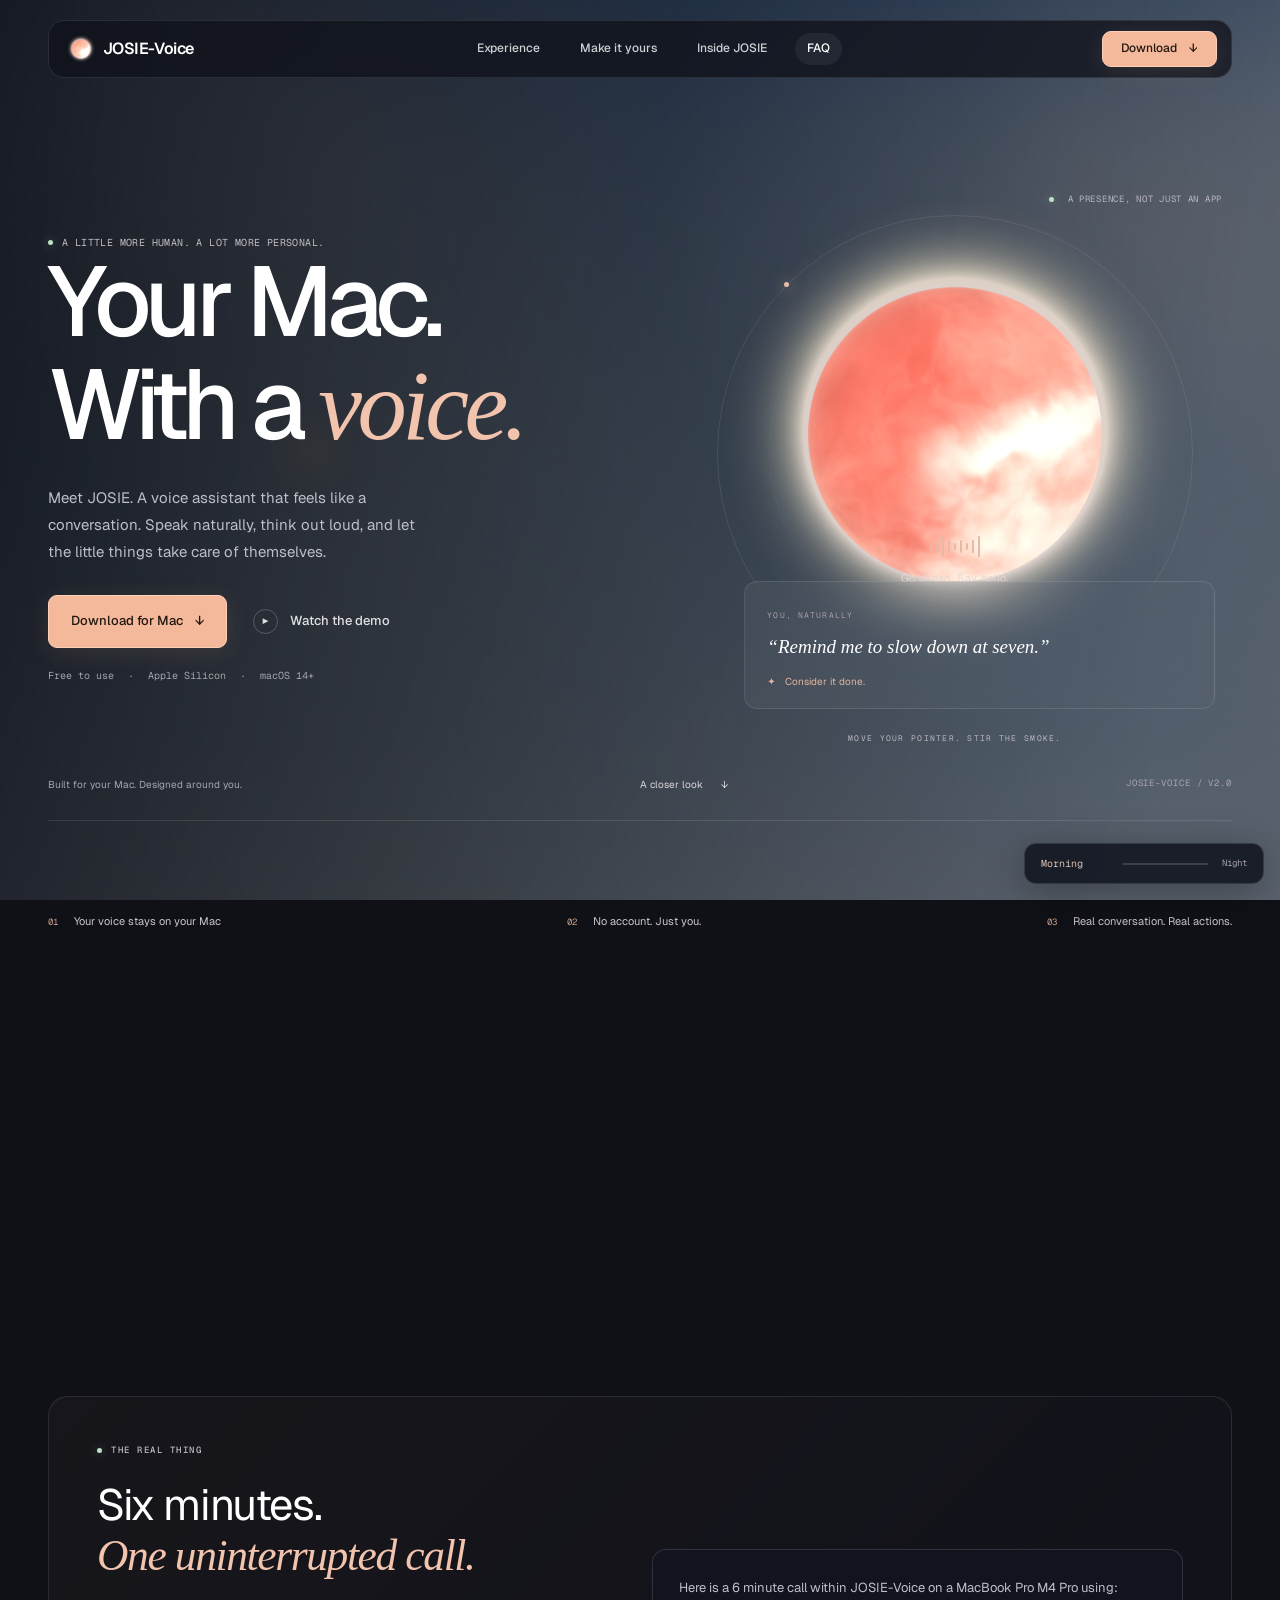
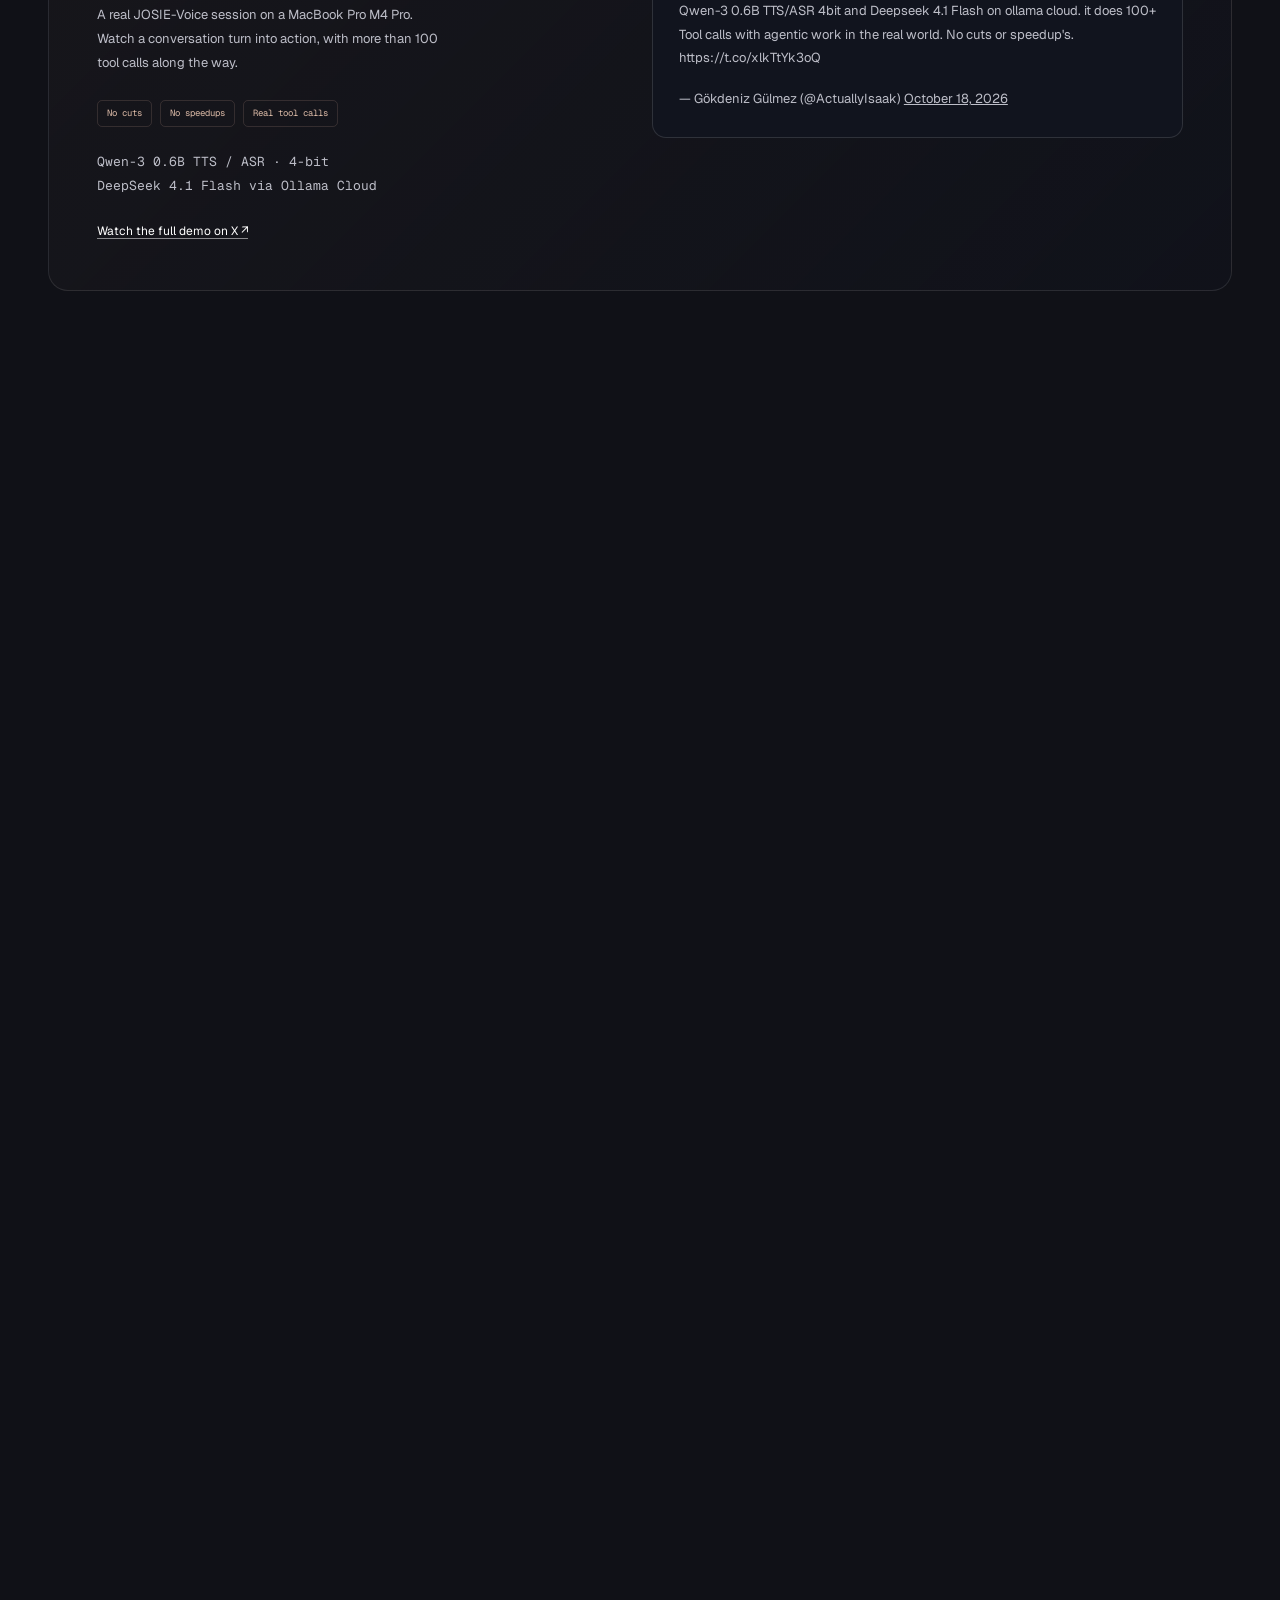
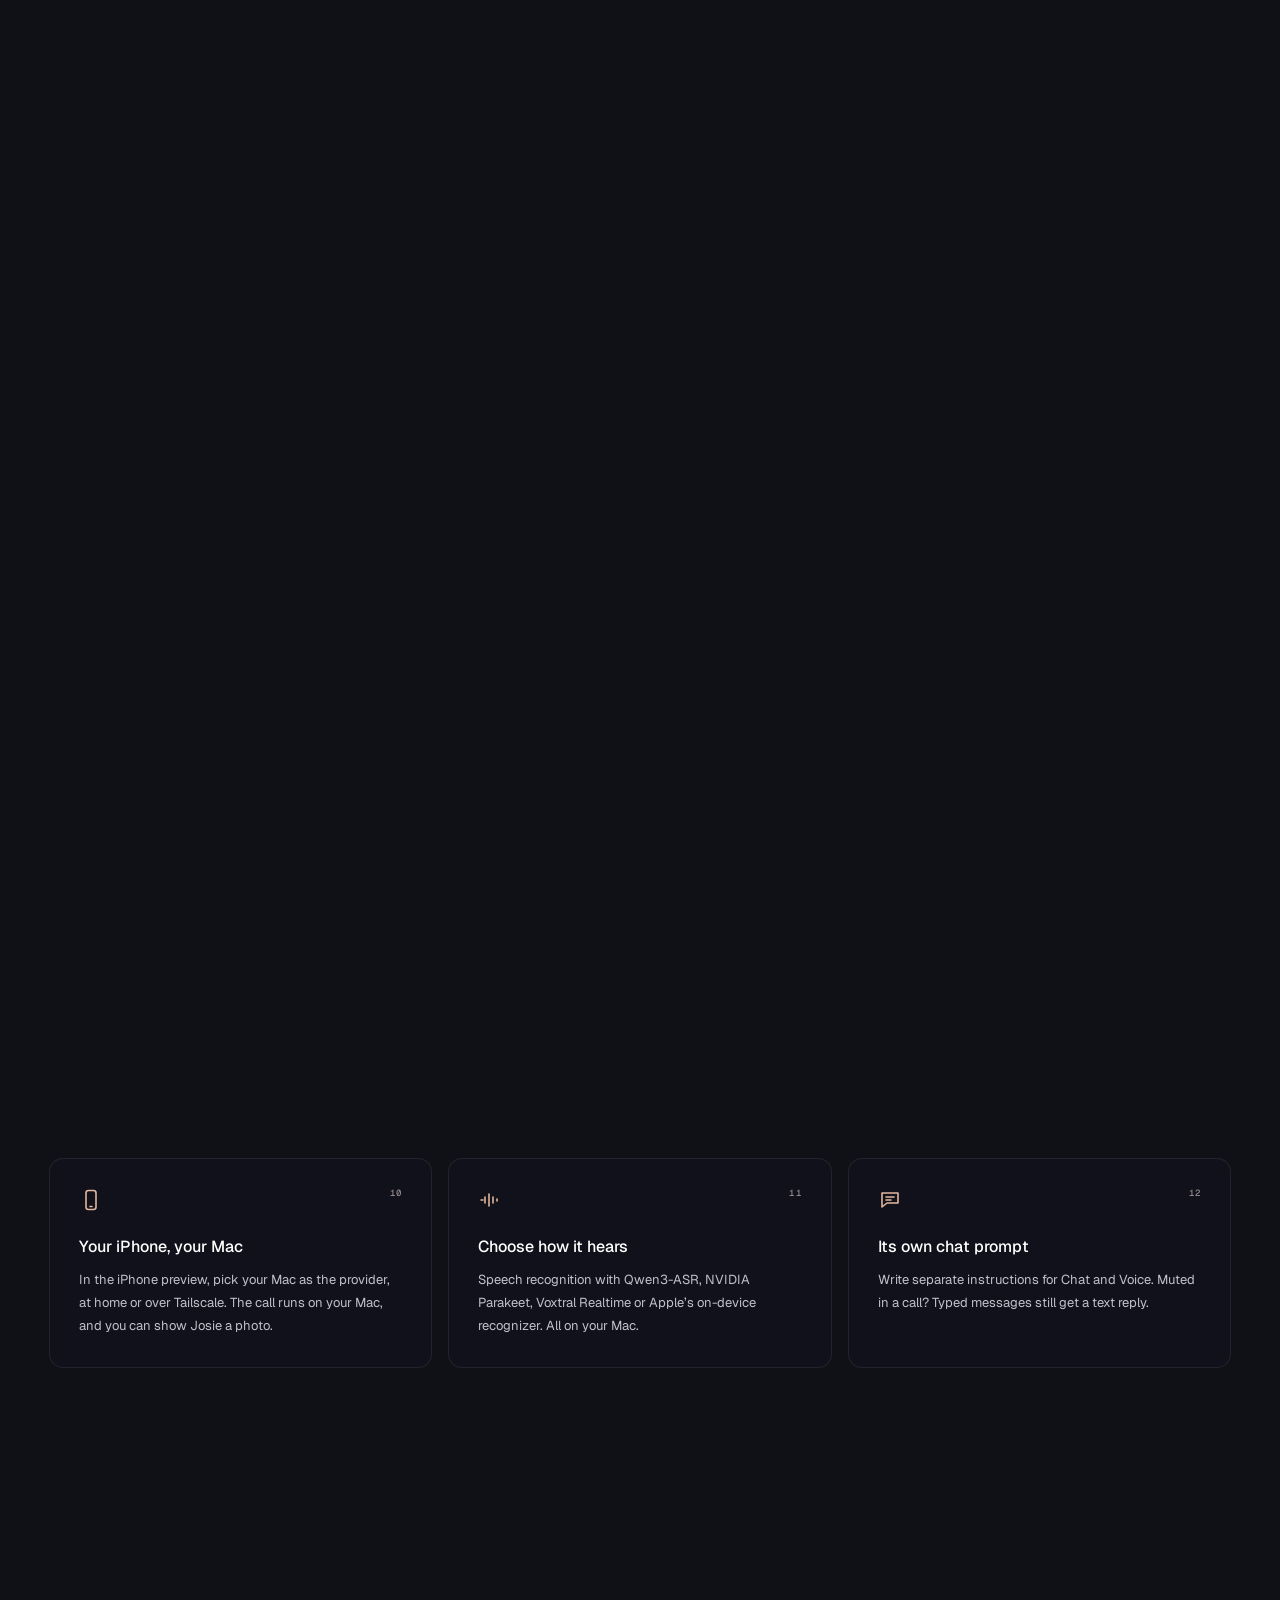
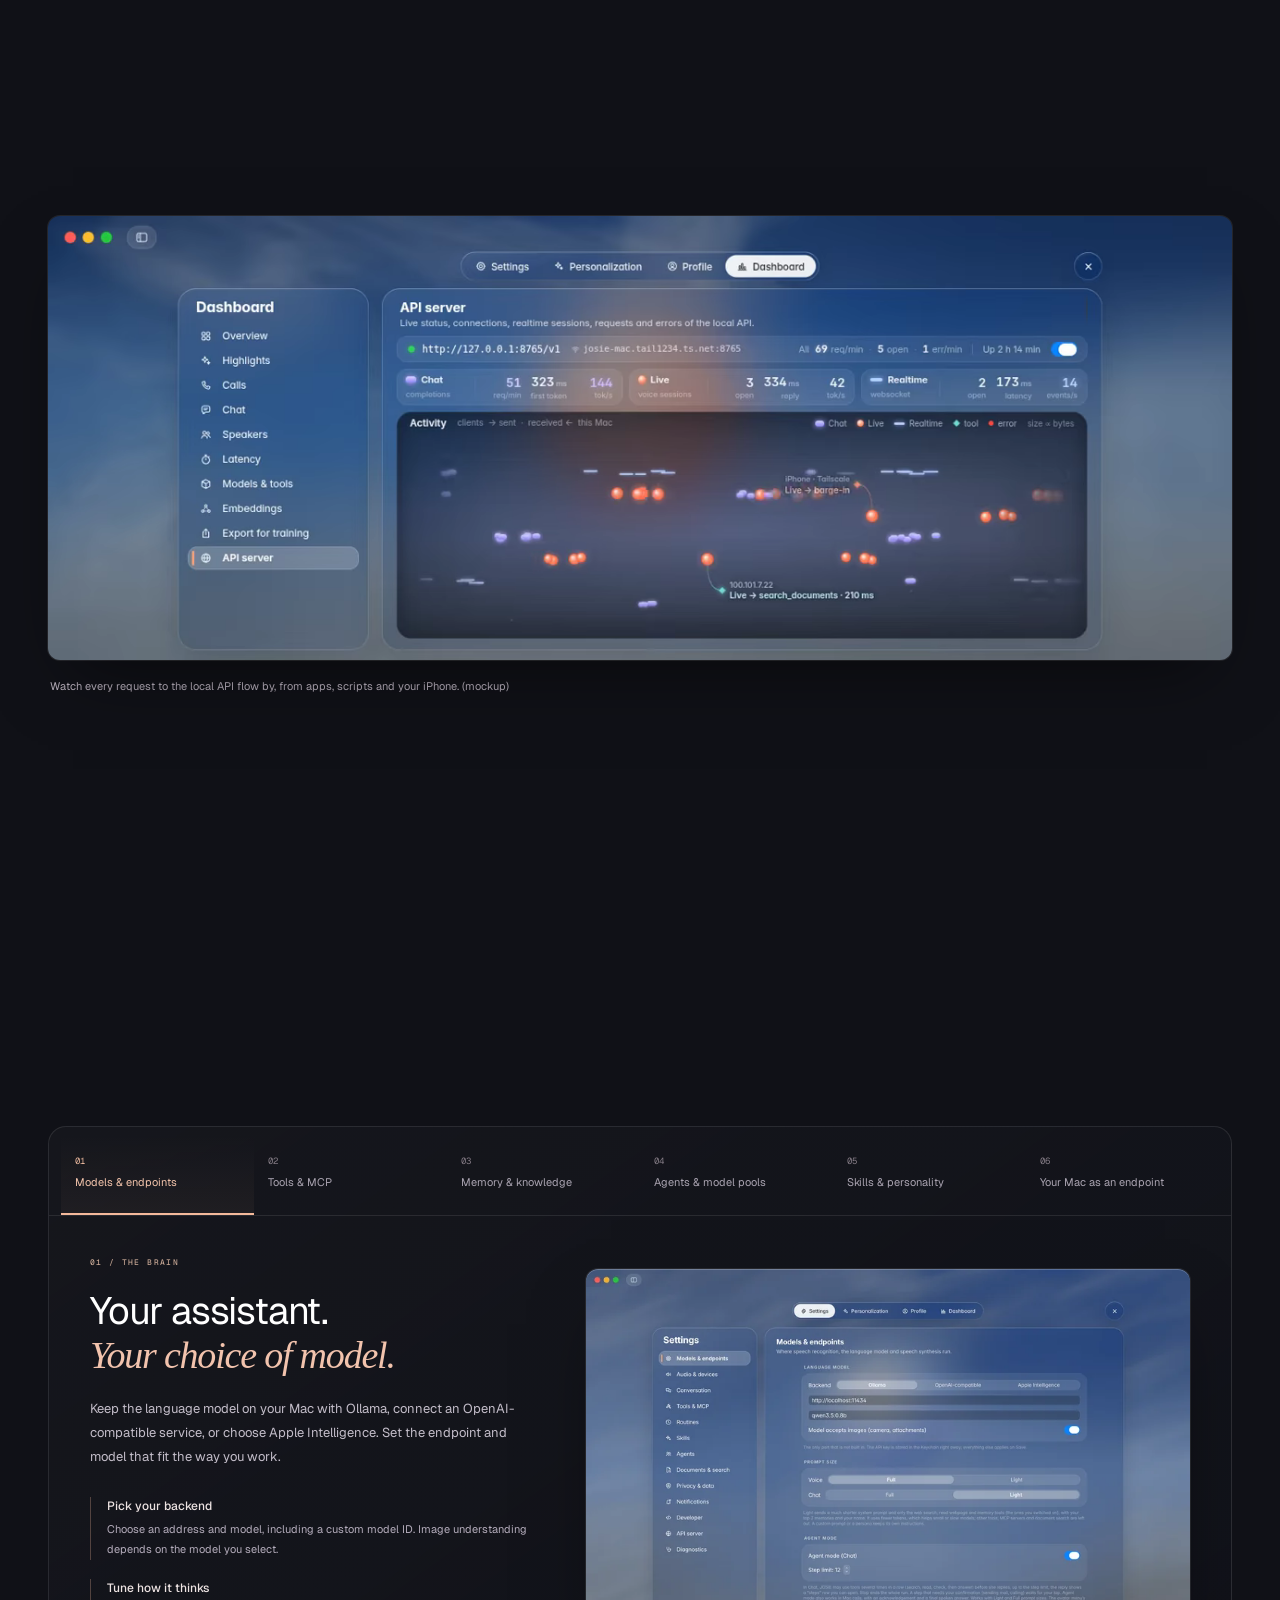
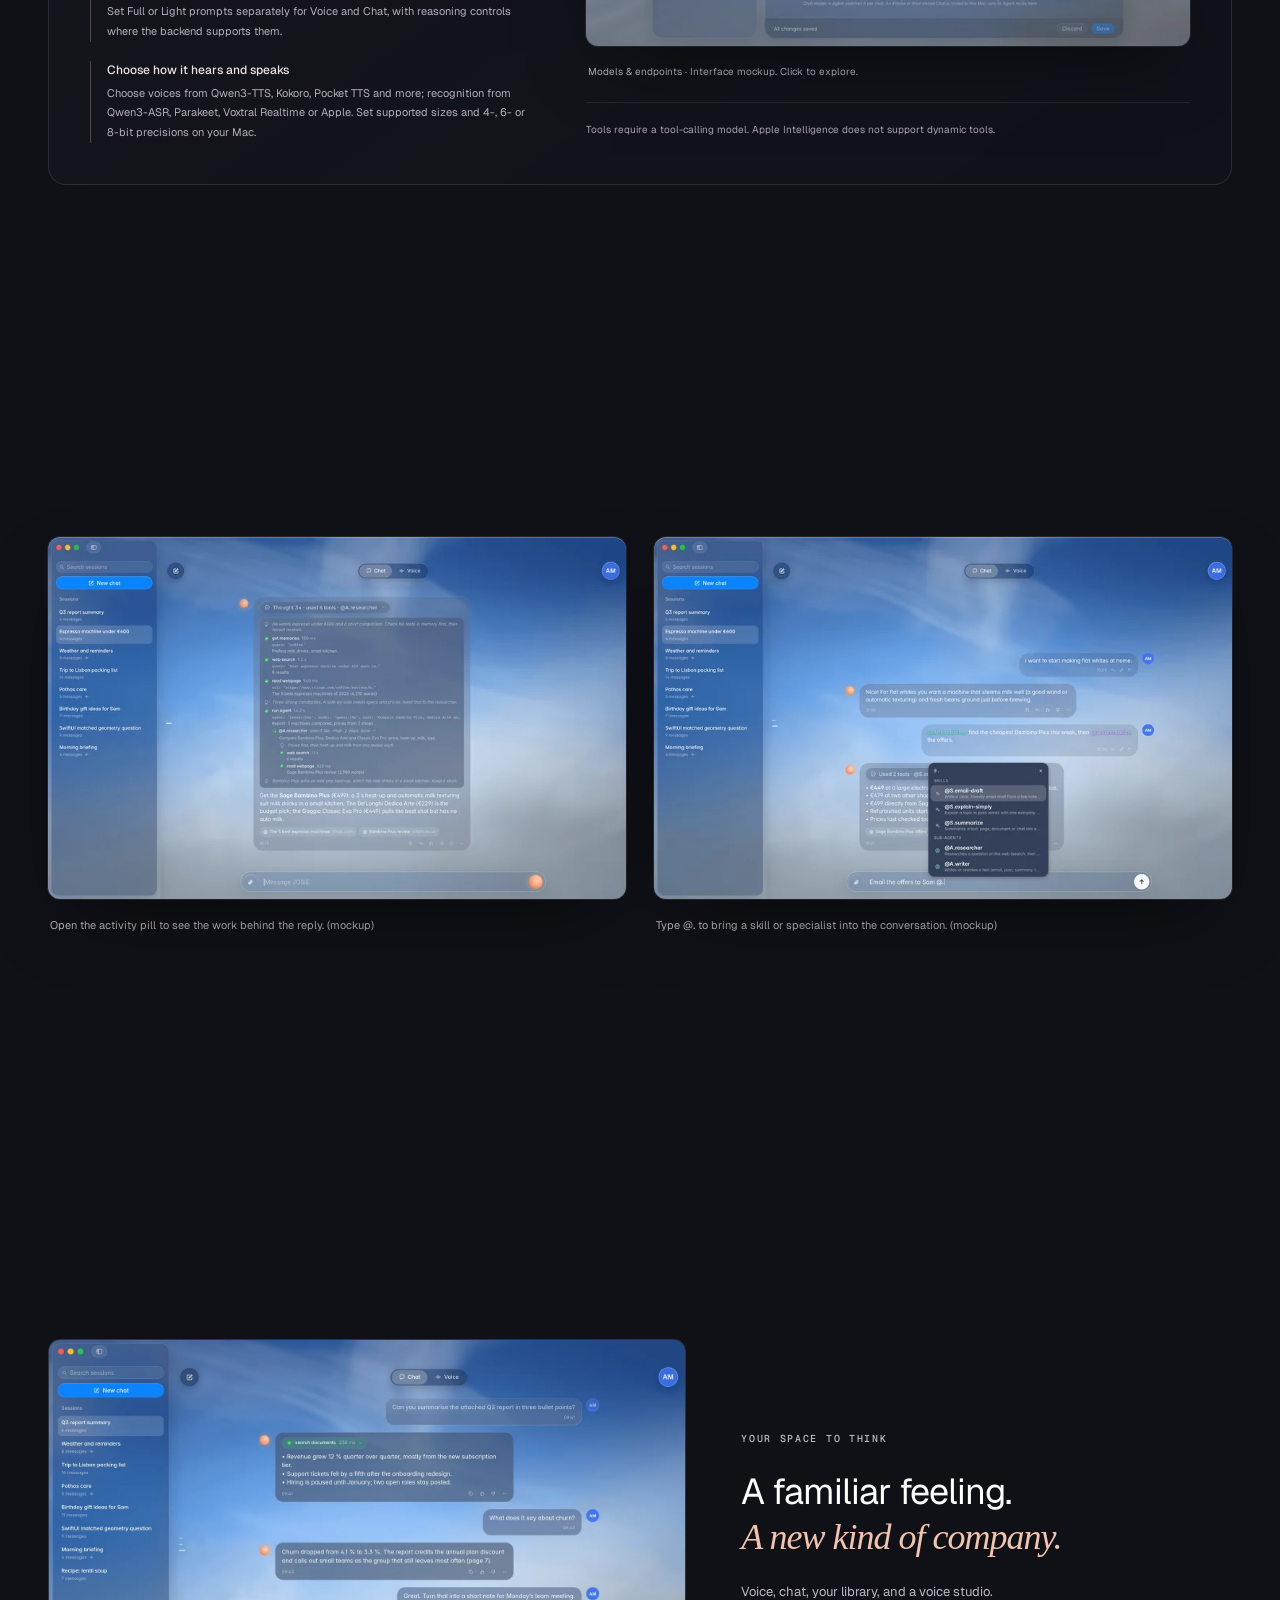
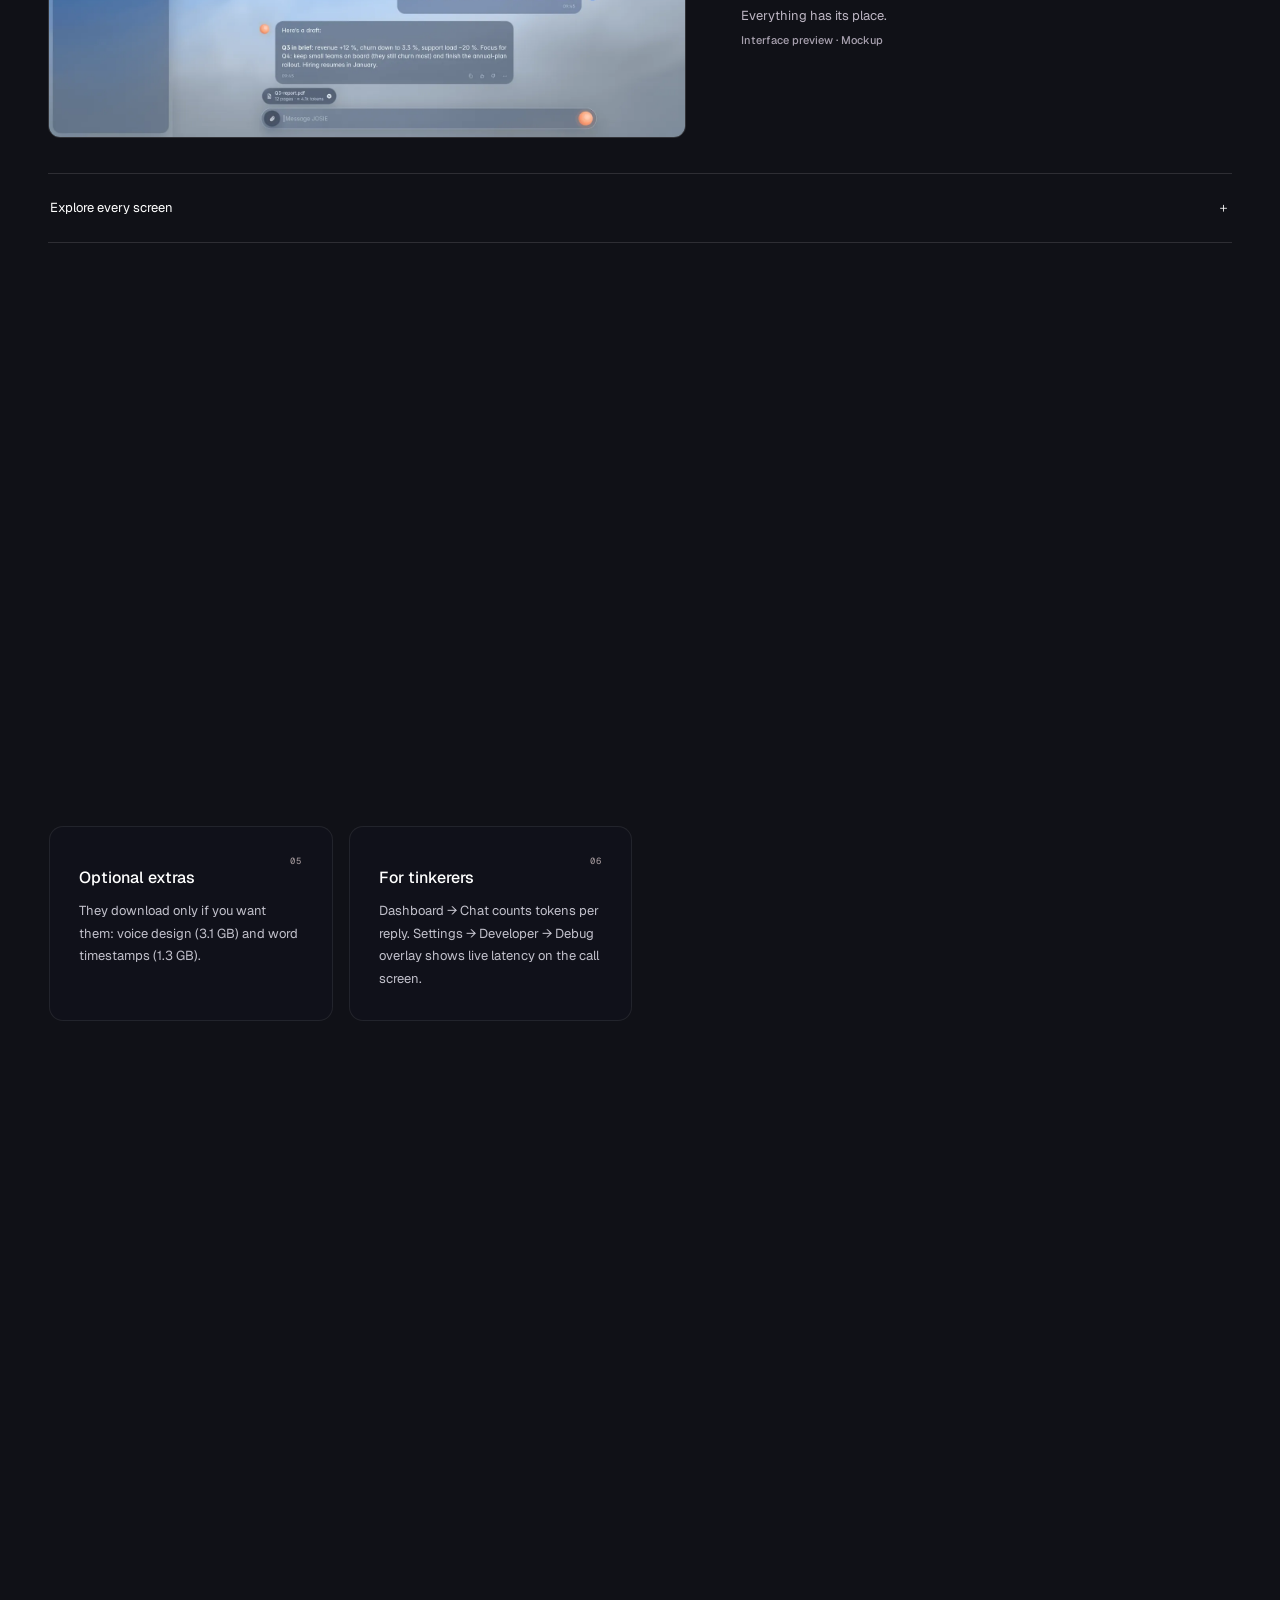
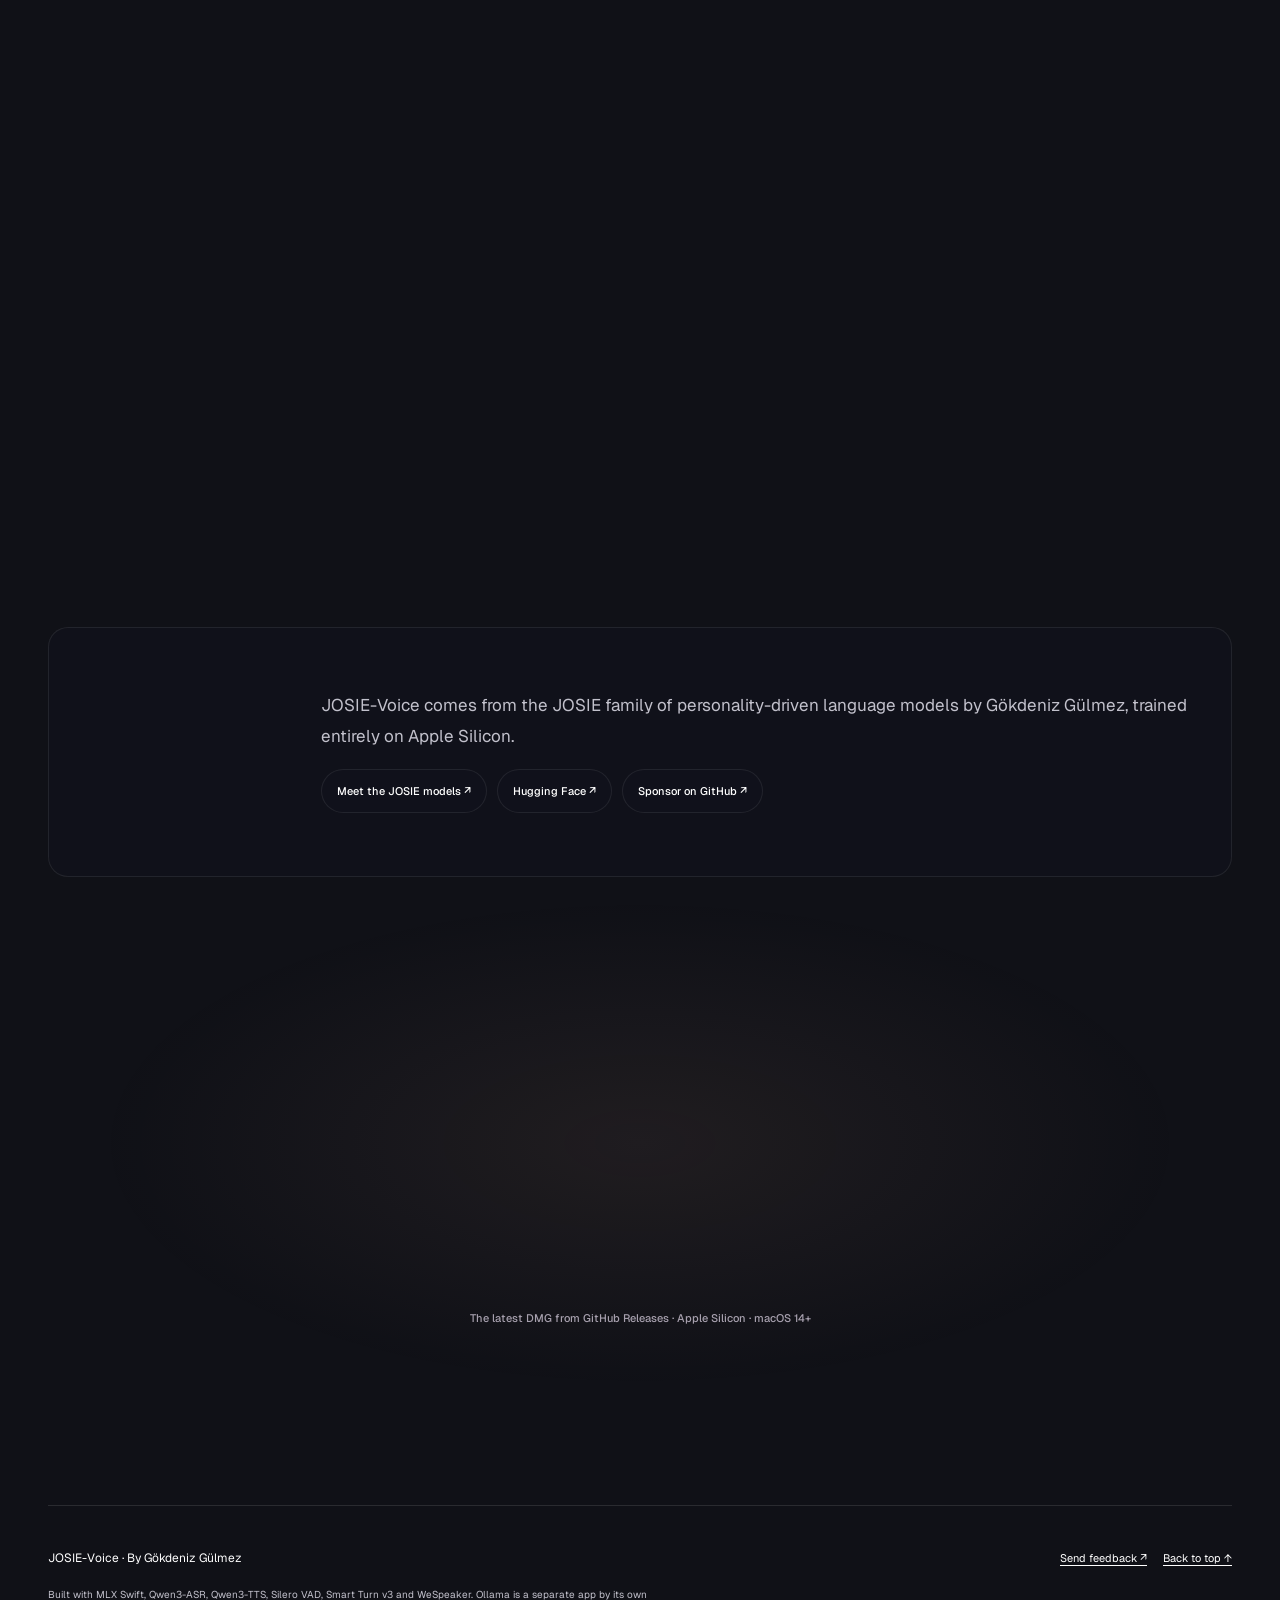
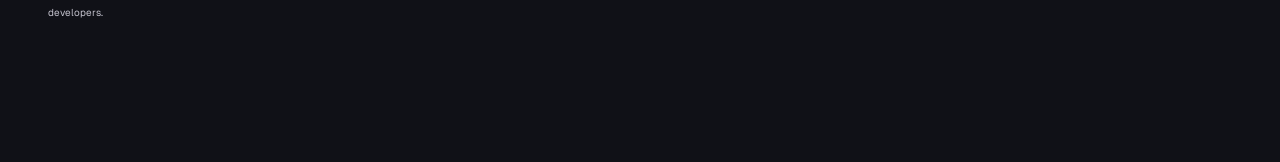
==== commit 99794589: "Let the pointer stir smoke inside the hero orb" ====
--- a/docs/index.html
+++ b/docs/index.html
@@ -294,7 +294,7 @@
             <div class="x-orb-slot"><div class="x-orb x-orb--hero" role="img" aria-label="The JOSIE orb"><canvas class="x-orb__gl" aria-hidden="true"></canvas><img src="logo.png" alt="" /></div></div>
             <div class="orb-caption"><div class="voice-wave" aria-hidden="true"><span></span><span></span><span></span><span></span><span></span><span></span><span></span><span></span><span></span></div><span>Go ahead. Say hello.</span></div>
             <div class="conversation-card"><span class="conversation-who">YOU, NATURALLY</span><p id="conversation-prompt">“Remind me to slow down at seven.”</p><span class="conversation-reply"><span aria-hidden="true">✦</span> Consider it done.</span></div>
-            <span class="stage-label stage-label--bottom">ON-DEVICE VOICE. IN YOUR WORLD.</span>
+            <span class="stage-label stage-label--bottom"><span class="orb-pointer-hint">MOVE YOUR POINTER. STIR THE SMOKE.</span><span class="orb-touch-hint">ON-DEVICE VOICE. IN YOUR WORLD.</span></span>
           </div>
           <div class="hero-bottom"><span>Built for your Mac. Designed around you.</span><a href="#see">A closer look <span aria-hidden="true">↓</span></a><span class="hero-version">JOSIE-VOICE / V2.0</span></div>
         </section>
@@ -765,6 +765,8 @@
 uniform float uRadius;
 uniform float uLevel;
 uniform float uPulse;
+uniform vec2 uPointer, uDrag, uWake;
+uniform float uTouch;
 uniform vec3 uCore, uMid, uHigh, uGlow;
 uniform float uSwirl, uTurb, uIntensity;
 out vec4 outColor;
@@ -822,7 +824,17 @@
 
   float z = sqrt(max(0.0, 1.0 - r * r));
   float twist = uSwirl * (1.0 - r * r) * (1.4 + 0.6 * sin(t * 0.35));
-  vec2 sq = rot2(q, t * 0.10 + twist + uSwirl * t * 0.45);
+  // Stir the volume inside the sphere, keeping its outline and halo steady.
+  // The delayed wake leaves a soft curl behind the hand's direction of travel.
+  vec2 handDelta = q - uPointer;
+  vec2 wakeDelta = q - uWake;
+  float hand = exp(-dot(handDelta, handDelta) * 3.6);
+  float wake = exp(-dot(wakeDelta, wakeDelta) * 2.5);
+  vec2 drag = -uDrag * (hand * 0.34 + wake * 0.18);
+  float spin = uDrag.x * 0.75 - uDrag.y * 0.6;
+  vec2 curl = vec2(-handDelta.y, handDelta.x) * spin * hand * 0.8;
+  vec2 smokeQ = q + (drag + curl - handDelta * hand * 0.12) * uTouch;
+  vec2 sq = rot2(smokeQ, t * 0.10 + twist + uSwirl * t * 0.45);
   vec3 sp = vec3(sq * 1.15, z * 0.55);
 
   float warpAmt = 1.25 + uTurb * 0.9 + uLevel * 1.3;
@@ -836,7 +848,7 @@
 
   float lit = clamp(dot(q, normalize(vec2(0.62, -0.78))) * 0.55 + 0.45, 0.0, 1.0);
 
-  float d = q.y + 0.22 - 0.62 * q.x + 0.18 * q.x * q.x + (w2.x - 0.5) * 0.55 + sin(t * 0.2) * 0.04;
+  float d = smokeQ.y + 0.22 - 0.62 * smokeQ.x + 0.18 * smokeQ.x * smokeQ.x + (w2.x - 0.5) * 0.55 + sin(t * 0.2) * 0.04;
   float streak = exp(-d * d * 26.0) * smoothstep(-0.7, 0.35, q.x);
   float df = d + 0.09 + (smokeFar - 0.5) * 0.3;
   float streakFine = exp(-df * df * 120.0) * smoothstep(-0.2, 0.6, q.x);
@@ -949,7 +961,7 @@
           return sh;
         }
         var prog, vao, U = {};
-        var NAMES = ["uRes", "uTime", "uRadius", "uLevel", "uPulse", "uCore", "uMid", "uHigh", "uGlow", "uSwirl", "uTurb", "uIntensity"];
+        var NAMES = ["uRes", "uTime", "uRadius", "uLevel", "uPulse", "uPointer", "uDrag", "uWake", "uTouch", "uCore", "uMid", "uHigh", "uGlow", "uSwirl", "uTurb", "uIntensity"];
         try {
           var vs = compile(gl.VERTEX_SHADER, src("orb-vert"));
           var fs = compile(gl.FRAGMENT_SHADER, src("orb-frag"));
@@ -973,6 +985,8 @@
         var root = document.documentElement;
         var glow = [1, 0.67, 0.47];
         var time = Math.random() * 50, level = 0, energy = 0, alive = true;
+        var isHero = wrap.classList.contains("x-orb--hero");
+        var hand = { x: 0, y: 0, tx: 0, ty: 0, wx: 0, wy: 0, vx: 0, vy: 0, strength: 0, inside: false };
         var ph = { level: 0, prevLevel: 0, prevPrevLevel: 0, speaking: false, silence: 0, scale: 1, saturation: 1, brightness: 1, vScale: 0, vSat: 0, vBright: 0 };
 
         function approach(c, t, k, dtMs) { return c + (t - c) * (1 - Math.exp((-k * dtMs) / 1000)); }
@@ -1014,6 +1028,10 @@
           gl.uniform1f(U.uRadius, ORB_RADIUS);
           gl.uniform1f(U.uLevel, level);
           gl.uniform1f(U.uPulse, reduce ? 0 : (ph.scale - 1) * 0.22);
+          gl.uniform2f(U.uPointer, hand.x, hand.y);
+          gl.uniform2f(U.uDrag, hand.vx, hand.vy);
+          gl.uniform2f(U.uWake, hand.wx, hand.wy);
+          gl.uniform1f(U.uTouch, hand.strength);
           gl.uniform3f(U.uCore, PAL.core[0], PAL.core[1], PAL.core[2]);
           gl.uniform3f(U.uMid, PAL.mid[0], PAL.mid[1], PAL.mid[2]);
           gl.uniform3f(U.uHigh, PAL.high[0], PAL.high[1], PAL.high[2]);
@@ -1027,18 +1045,54 @@
         function fail() { alive = false; wrap.classList.remove("is-gl"); }
         canvas.addEventListener("webglcontextlost", function (e) { e.preventDefault(); fail(); });
 
-        // Gentle pointer reaction: movement near the orb stirs the liquid a little.
-        var px = null, py = null;
-        if (!reduce) window.addEventListener("pointermove", function (e) {
-          if (px !== null) {
-            var r = wrap.getBoundingClientRect(), cx = r.left + r.width / 2, cy = r.top + r.height / 2;
-            var dist = Math.sqrt((e.clientX - cx) * (e.clientX - cx) + (e.clientY - cy) * (e.clientY - cy));
-            var near = Math.max(0, 1 - dist / (r.width * 2.2));
-            var sp = Math.sqrt((e.clientX - px) * (e.clientX - px) + (e.clientY - py) * (e.clientY - py));
-            energy = Math.min(0.35, energy + Math.min(0.06, sp * 0.002) * near);
+        // Pointer coordinates match the visible sphere, not the oversized halo canvas.
+        // Only the large hero orb accepts stirring; touch gestures keep scrolling normally.
+        function releaseHand() { hand.inside = false; }
+        if (window.matchMedia) {
+          var motionPreference = window.matchMedia("(prefers-reduced-motion: reduce)");
+          if (motionPreference.addEventListener) motionPreference.addEventListener("change", function (e) {
+            reduce = e.matches; rate = reduce ? 0.3 : 1; releaseHand();
+          });
+        }
+        if (isHero) {
+          window.addEventListener("pointermove", function (e) {
+            if (reduce || e.pointerType === "touch" || wrap.classList.contains("is-docked")) { releaseHand(); return; }
+            var r = wrap.getBoundingClientRect();
+            if (!r.width || !r.height) return;
+            var x = (e.clientX - r.left - r.width / 2) / (r.width / 2);
+            var y = -(e.clientY - r.top - r.height / 2) / (r.height / 2);
+            if (x * x + y * y > 1.15 * 1.15) { releaseHand(); return; }
+            if (!hand.inside && hand.strength < 0.05) {
+              // Enter without a jump from the centre; motion builds from here.
+              hand.x = hand.wx = x; hand.y = hand.wy = y;
+              hand.vx = hand.vy = 0;
+            }
+            hand.tx = x; hand.ty = y; hand.inside = true;
+          }, { passive: true });
+          window.addEventListener("pointerout", function (e) { if (!e.relatedTarget) releaseHand(); });
+          window.addEventListener("pointercancel", releaseHand);
+          window.addEventListener("blur", releaseHand);
+          window.addEventListener("scroll", releaseHand, { passive: true });
+        }
+        function stir(dt) {
+          if (!isHero || reduce || wrap.classList.contains("is-docked")) {
+            hand.inside = false; hand.strength = 0; hand.vx = hand.vy = 0;
+            return;
           }
-          px = e.clientX; py = e.clientY;
-        }, { passive: true });
+          var beforeX = hand.x, beforeY = hand.y;
+          hand.x = approach(hand.x, hand.tx, 14, dt);
+          hand.y = approach(hand.y, hand.ty, 14, dt);
+          var seconds = Math.max(0.001, dt / 1000);
+          var vx = Math.max(-2.5, Math.min(2.5, (hand.x - beforeX) / seconds));
+          var vy = Math.max(-2.5, Math.min(2.5, (hand.y - beforeY) / seconds));
+          hand.vx = approach(hand.vx, hand.inside ? vx : 0, hand.inside ? 10 : 3, dt);
+          hand.vy = approach(hand.vy, hand.inside ? vy : 0, hand.inside ? 10 : 3, dt);
+          hand.wx = approach(hand.wx, hand.x, 3.5, dt);
+          hand.wy = approach(hand.wy, hand.y, 3.5, dt);
+          hand.strength = approach(hand.strength, hand.inside ? 1 : 0, hand.inside ? 8 : 1.8, dt);
+          var movement = Math.sqrt(hand.vx * hand.vx + hand.vy * hand.vy);
+          energy = Math.max(energy, Math.min(0.5, movement * hand.strength * 0.2));
+        }
 
         var raf = 0, last = 0, onScreen = true;
         function tick(now) {
@@ -1048,6 +1102,7 @@
           last = now;
           try {
             readGlow(dt);
+            stir(dt);
             step(ph, Date.now(), dt / 16.67);
             energy = approach(energy, 0, 1.2, dt);
             level = approach(level, energy, 6, dt);
@@ -1059,7 +1114,7 @@
         function schedule() {
           if (alive && !raf && onScreen && document.visibilityState !== "hidden") raf = requestAnimationFrame(tick);
         }
-        function stop() { if (raf) cancelAnimationFrame(raf); raf = 0; last = 0; }
+        function stop() { if (raf) cancelAnimationFrame(raf); raf = 0; last = 0; releaseHand(); }
         document.addEventListener("visibilitychange", function () { if (document.visibilityState === "hidden") stop(); else schedule(); });
         if ("IntersectionObserver" in window) {
           new IntersectionObserver(function (en) {
--- a/docs/redesign.css
+++ b/docs/redesign.css
@@ -211,3 +211,5 @@
 @media (max-width: 900px) { .custom-panel { grid-template-columns: 1fr; }.custom-panel-copy { max-width: 65ch; }.custom-screen { margin-top: 5px; }.custom-panel h3 { font-size: 36px; } }
 @media (max-width: 760px) { .custom-explorer.is-enhanced .custom-tabs { grid-template-columns: repeat(3, minmax(0, 1fr)); padding: 6px; gap: 4px; }.custom-tabs button { min-height: 65px; padding: 10px; border-radius: 7px 7px 0 0; font-size: 10px; }.custom-tabs button span { font-size: 8px; }.custom-panel { padding: 26px 20px; gap: 24px; }.custom-panel h3 { font-size: 30px; }.custom-panel-copy > p:not(.x-eye) { font-size: 12px; }.custom-points p { font-size: 11px; }.agent-story { margin-top: 55px; }.agent-story-heading { grid-template-columns: 1fr; gap: 24px; }.agent-story-heading > p { max-width: none; font-size: 12px; }.agent-flow { flex-direction: column; align-items: flex-start; gap: 16px; padding: 25px; }.agent-flow > b { transform: rotate(90deg); }.agent-story-shots { grid-template-columns: 1fr; } }
 @media (prefers-reduced-motion: reduce) { .is-enhanced .custom-panel { animation: none; }.custom-tabs button { transition: none; } }
+.orb-touch-hint { display: none; }
+@media (hover: none), (pointer: coarse), (prefers-reduced-motion: reduce) { .orb-pointer-hint { display: none; }.orb-touch-hint { display: inline; } }
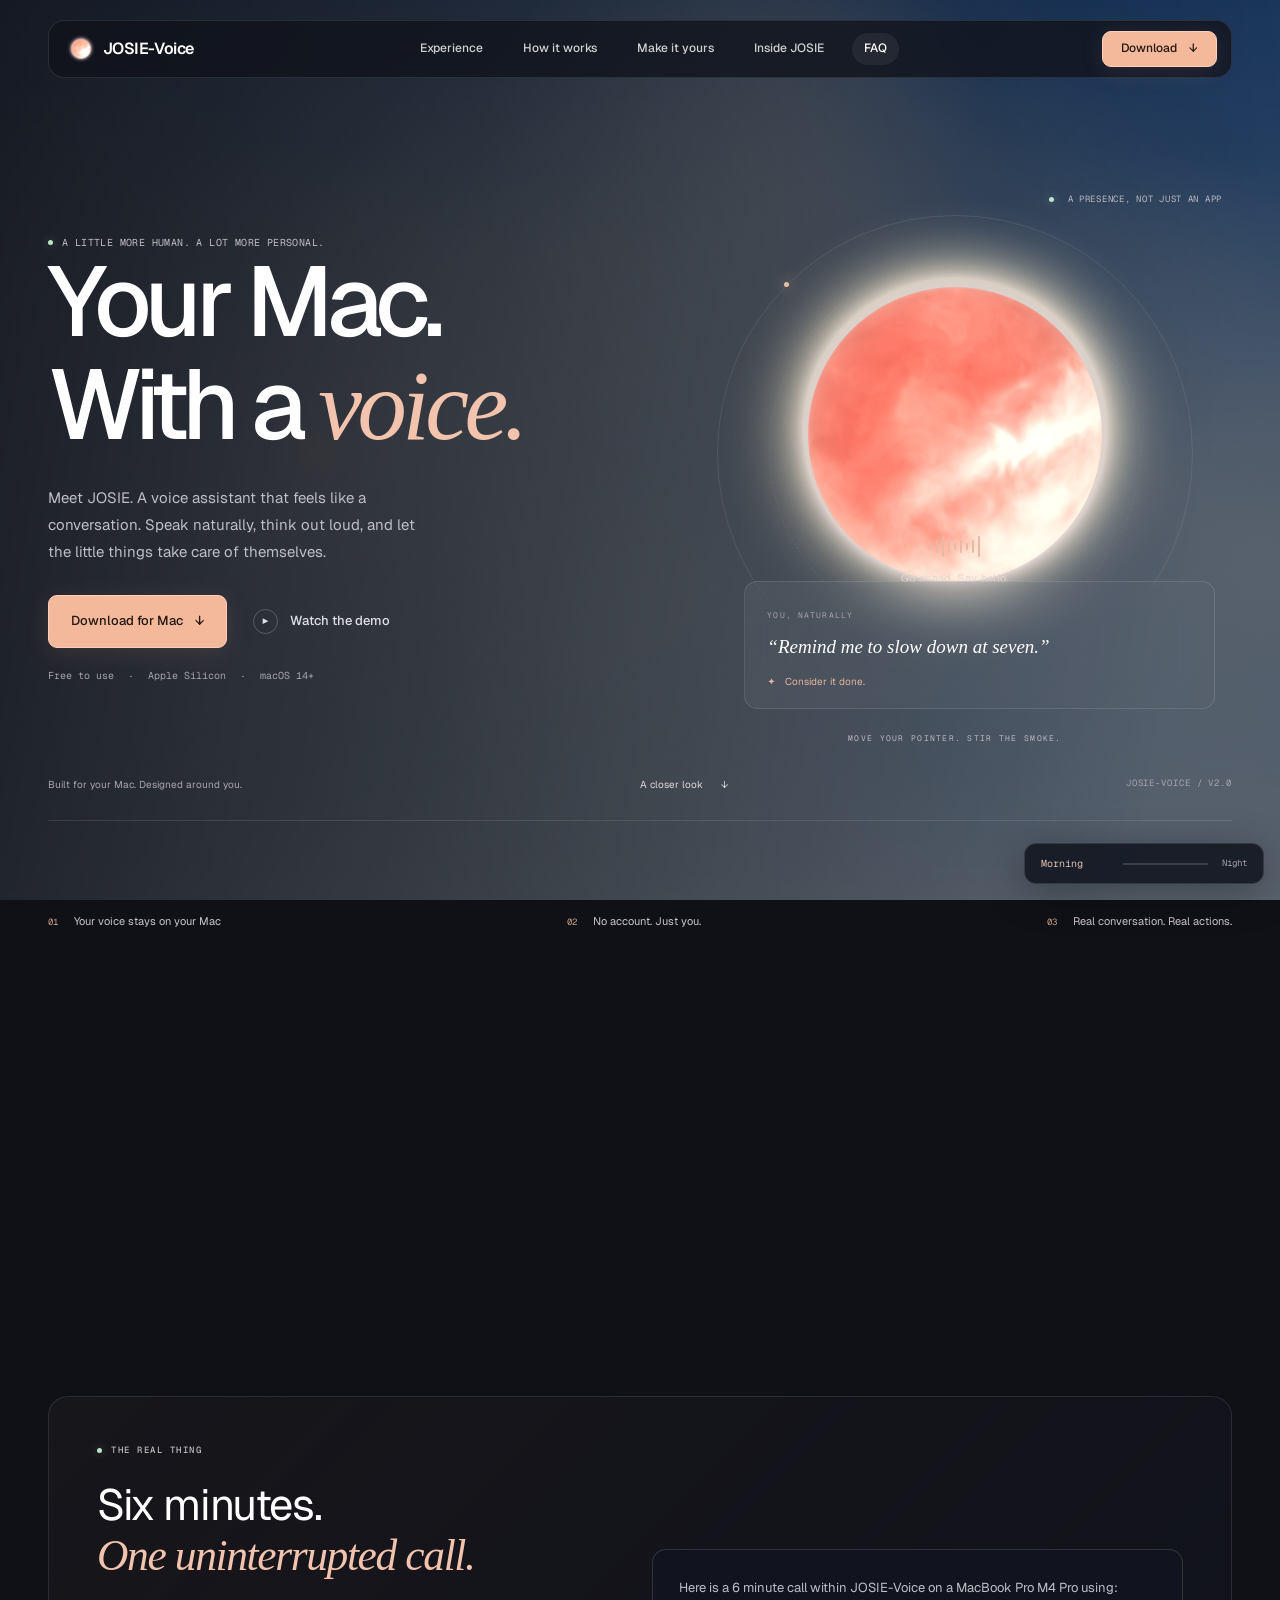
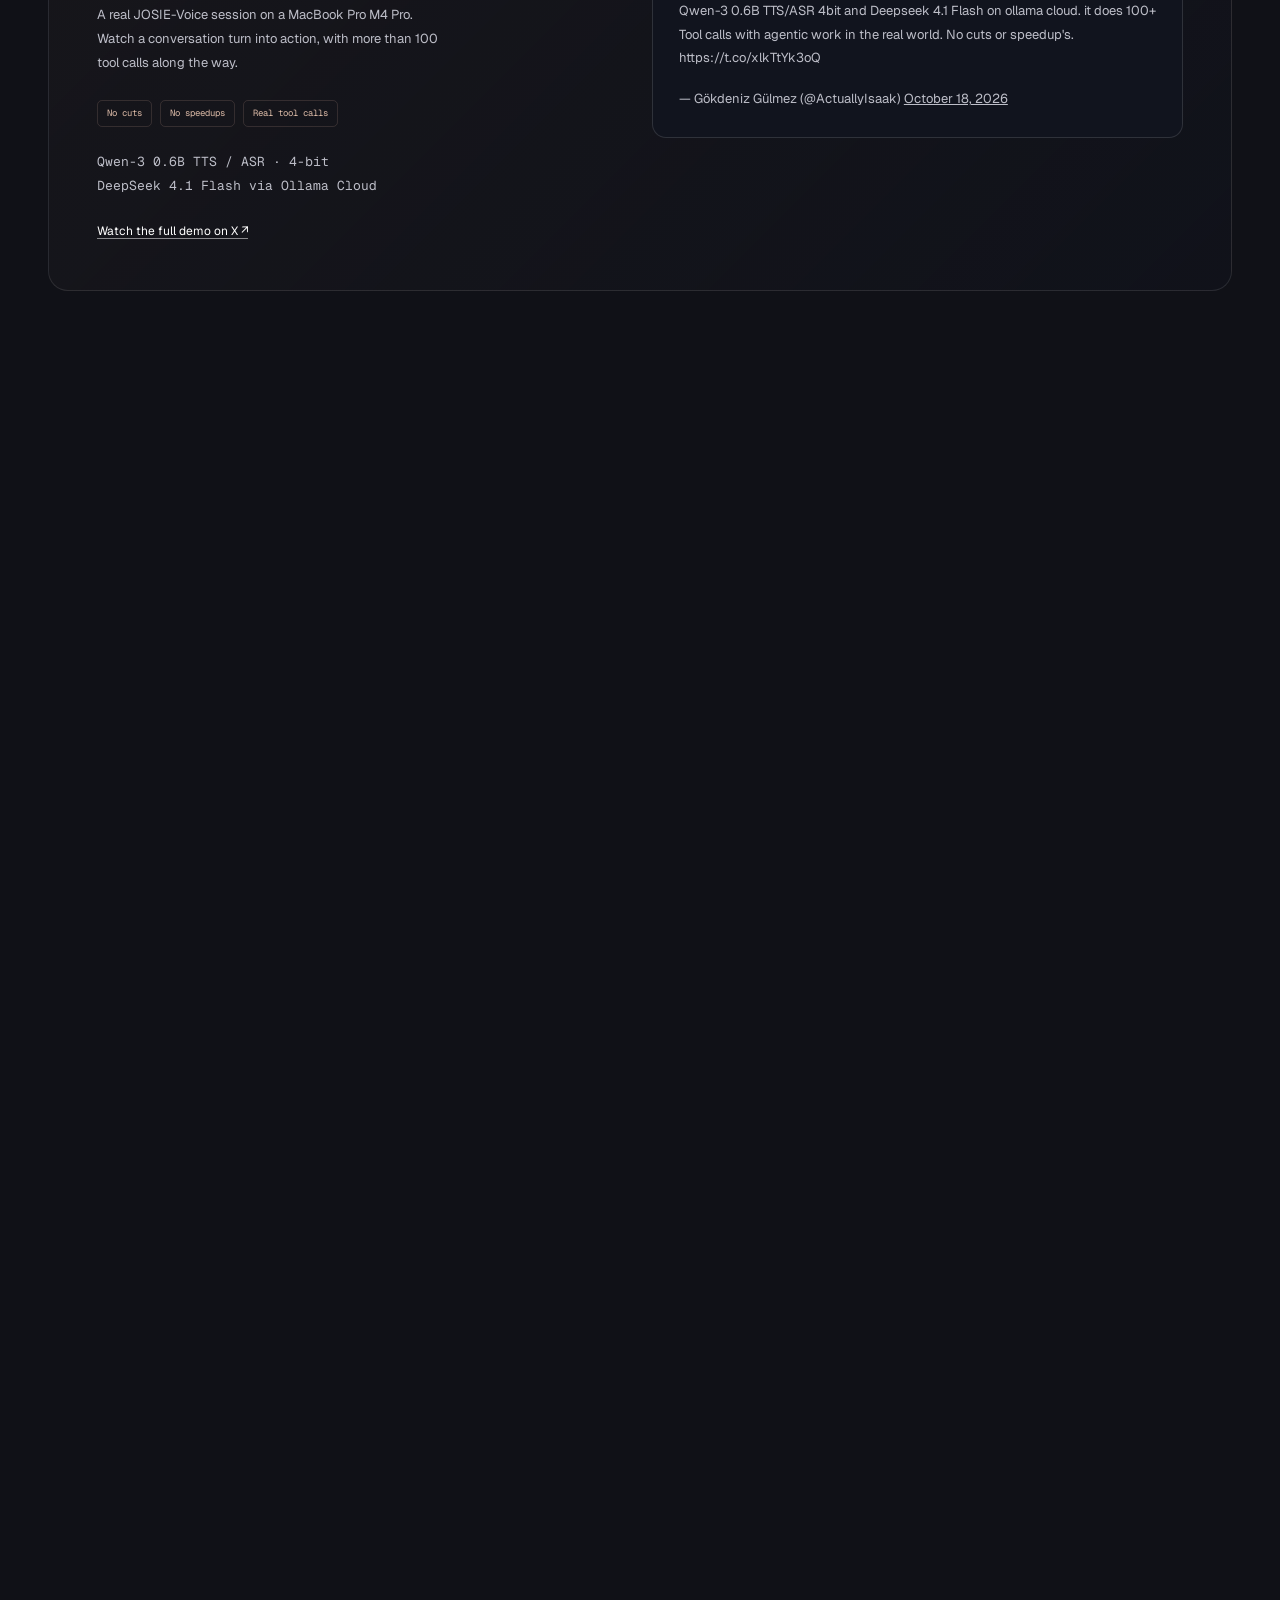
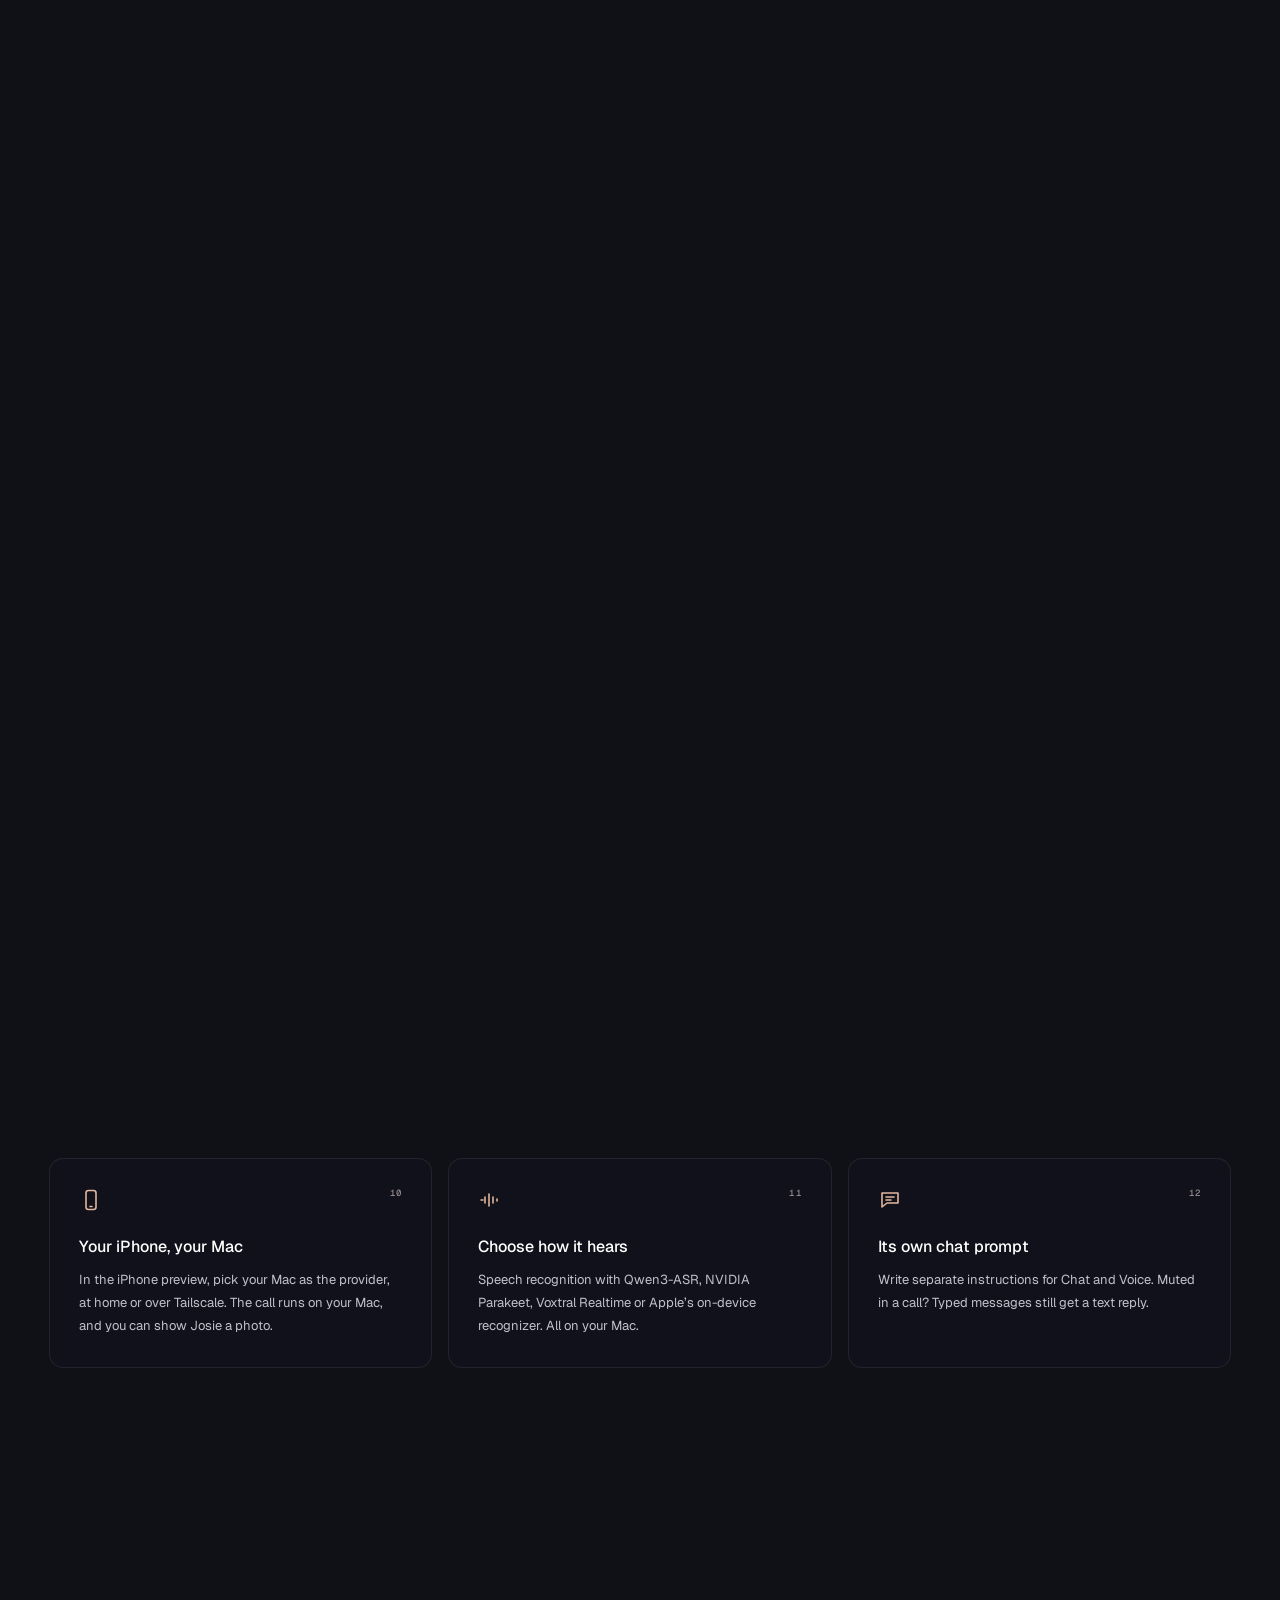
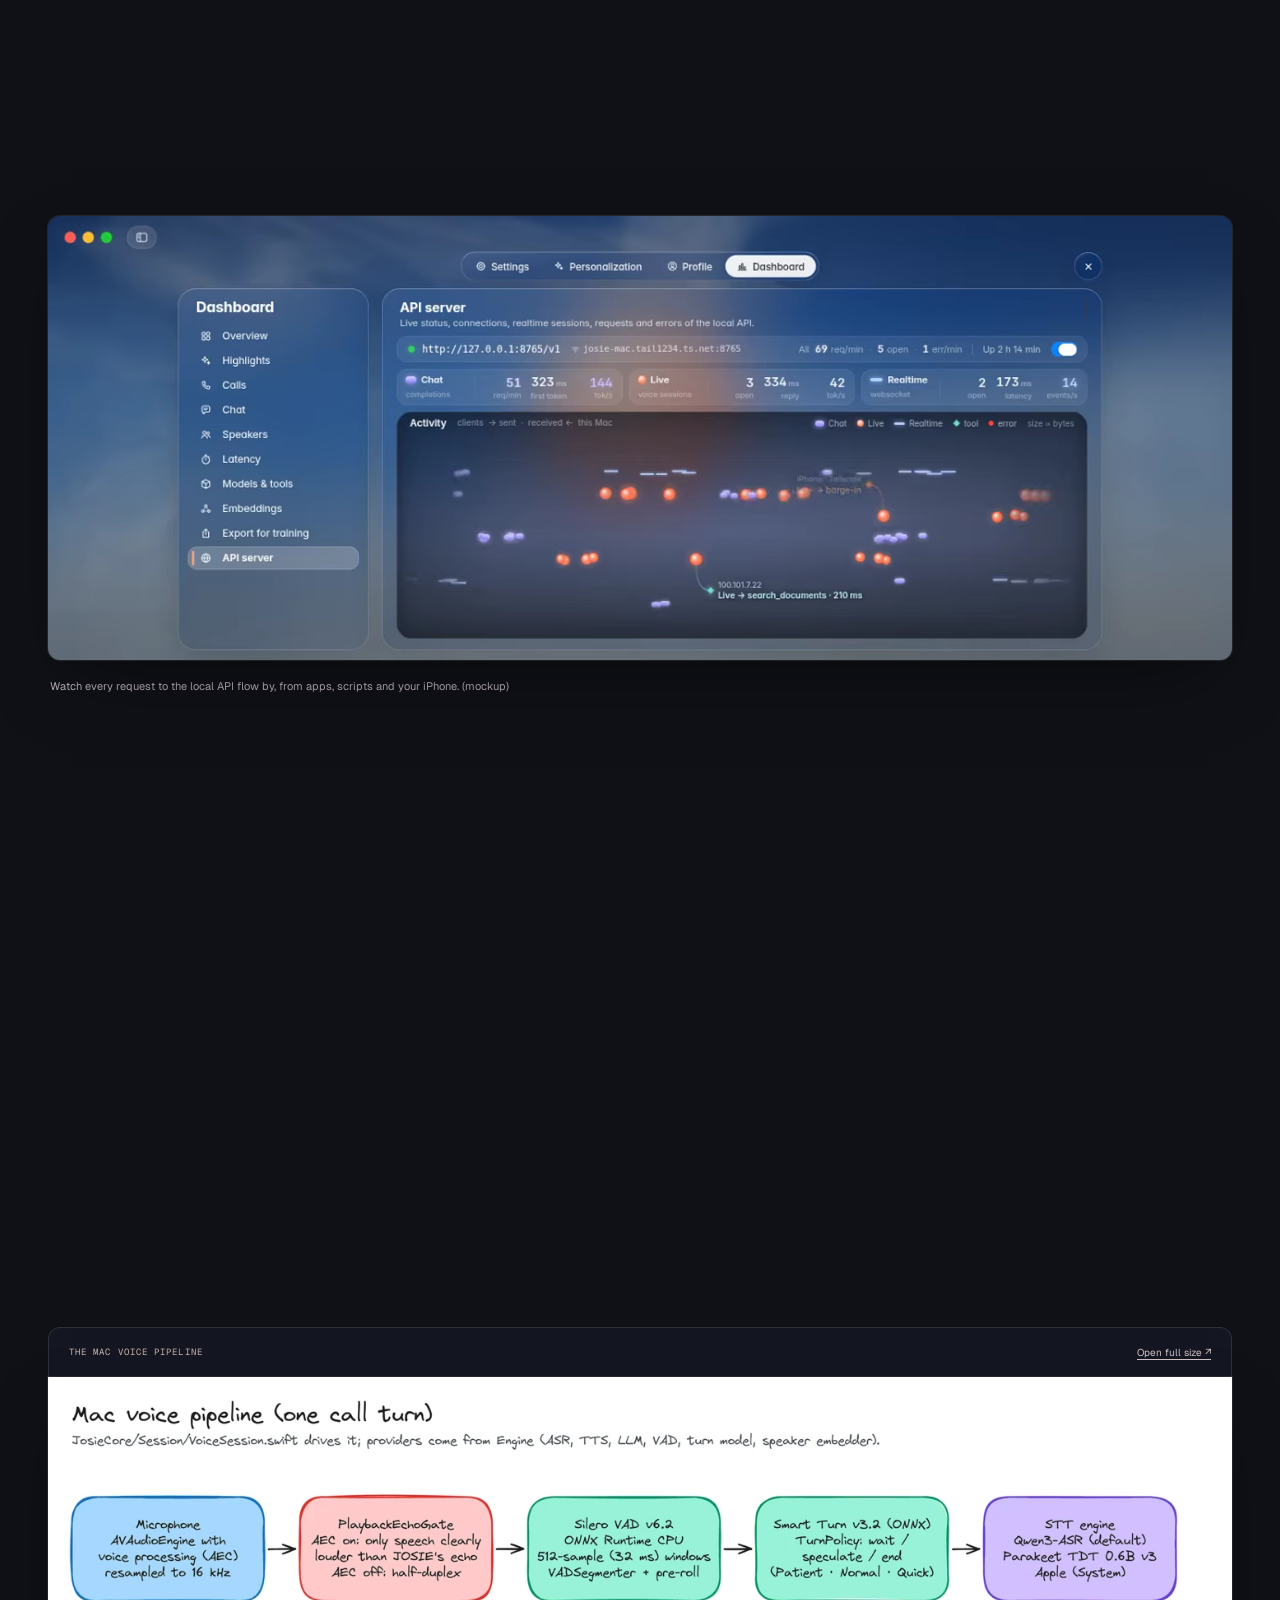
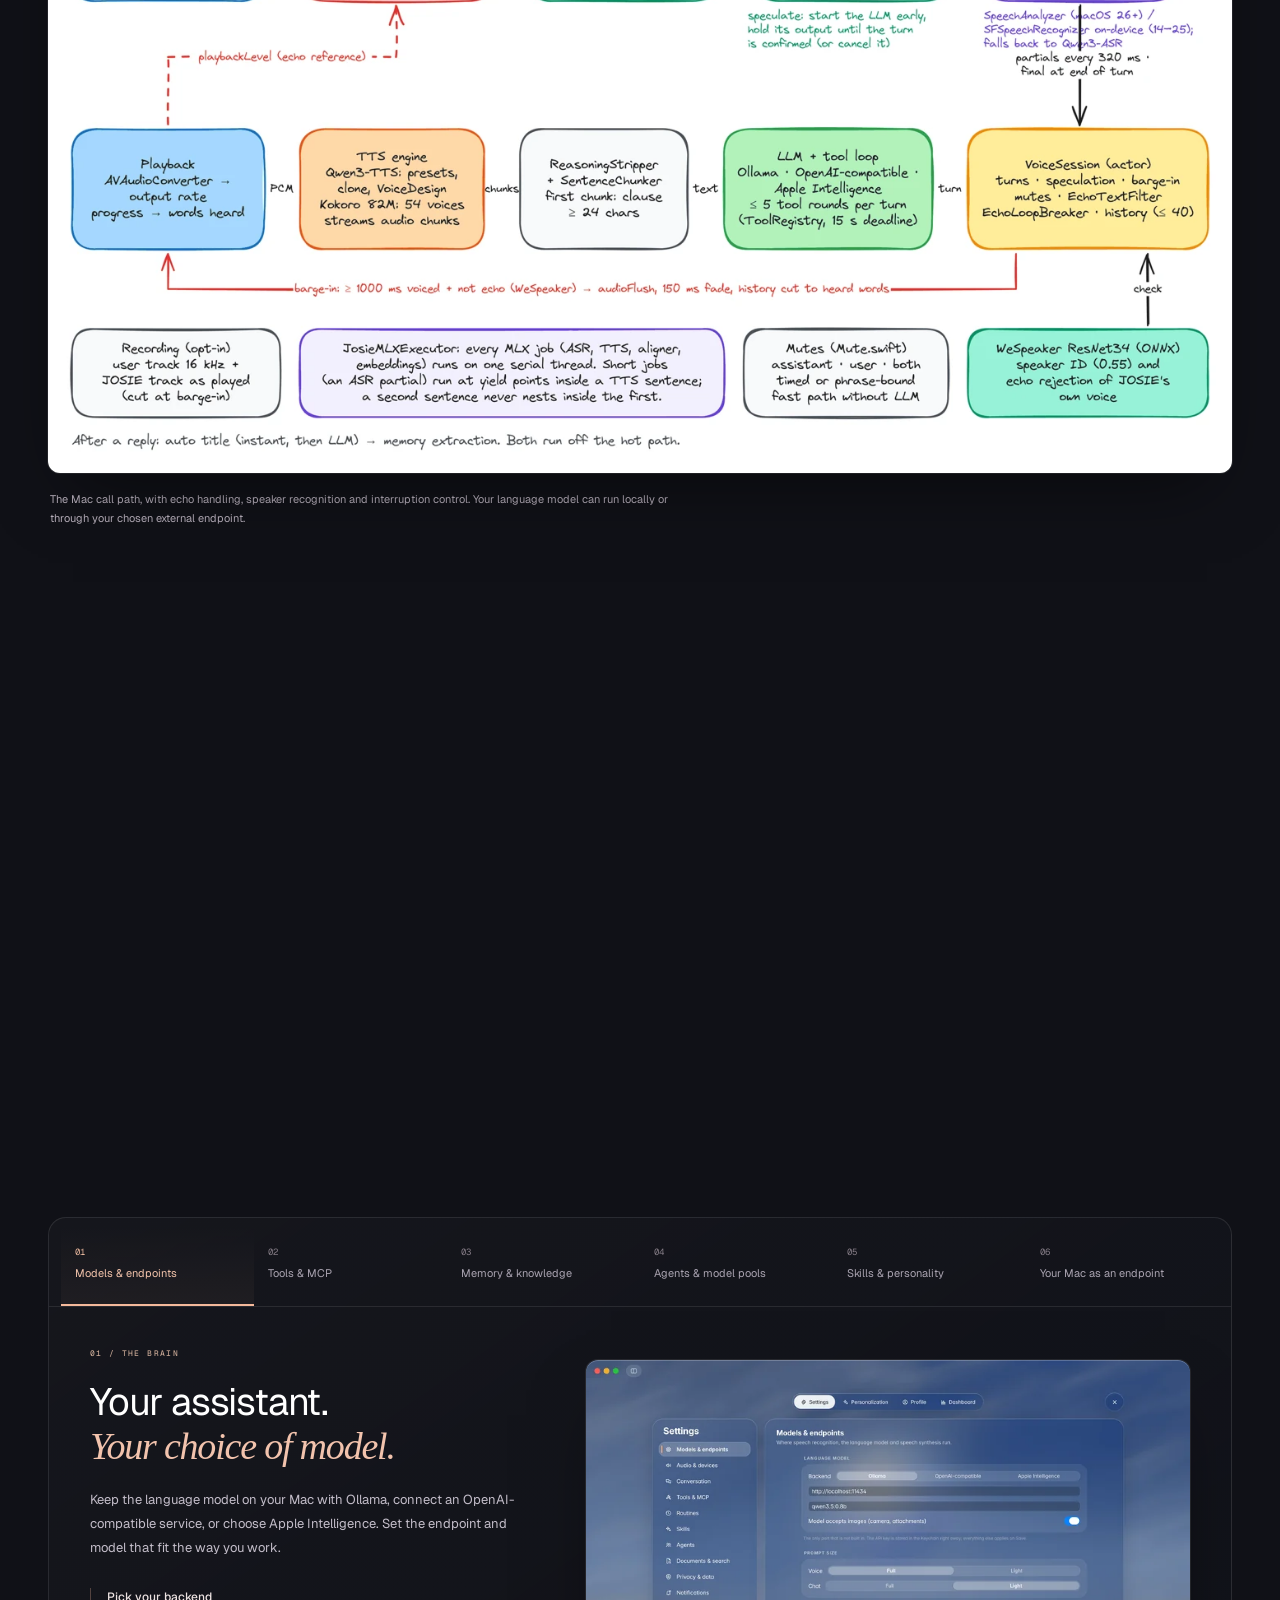
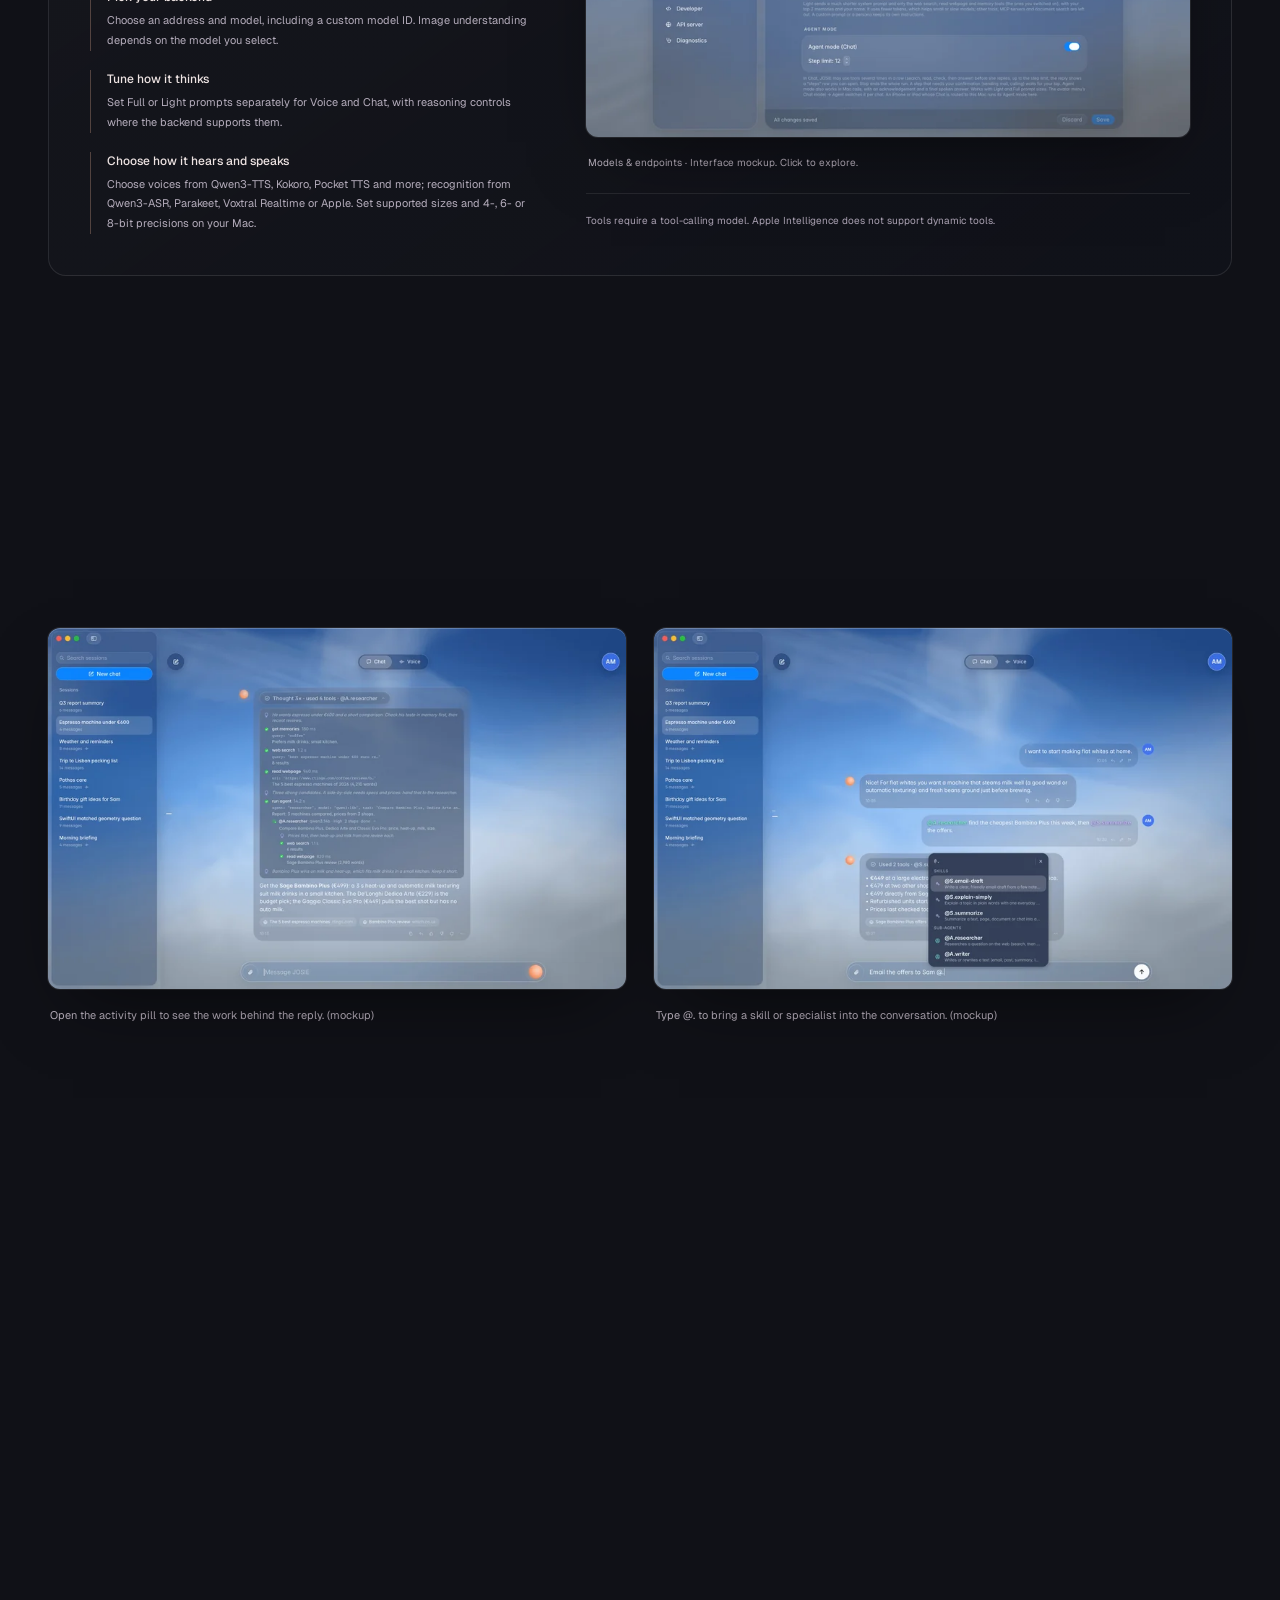
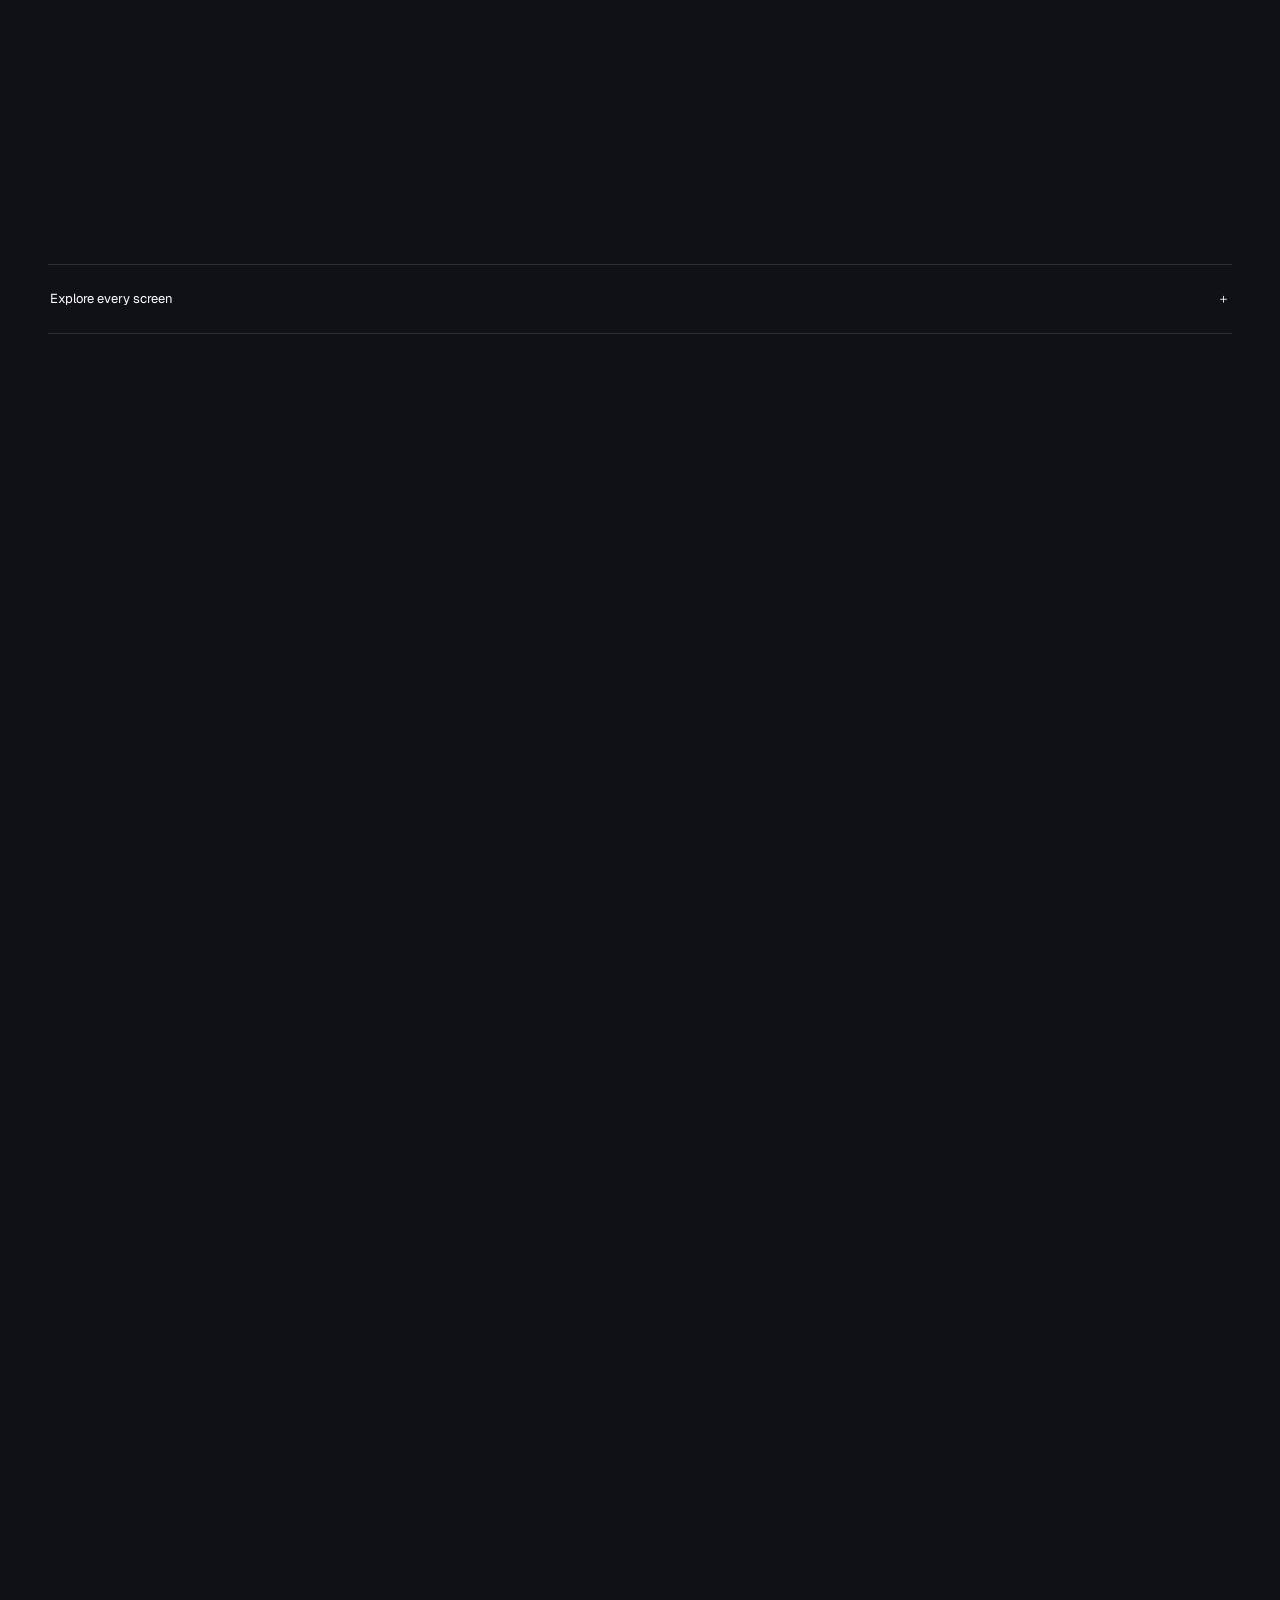
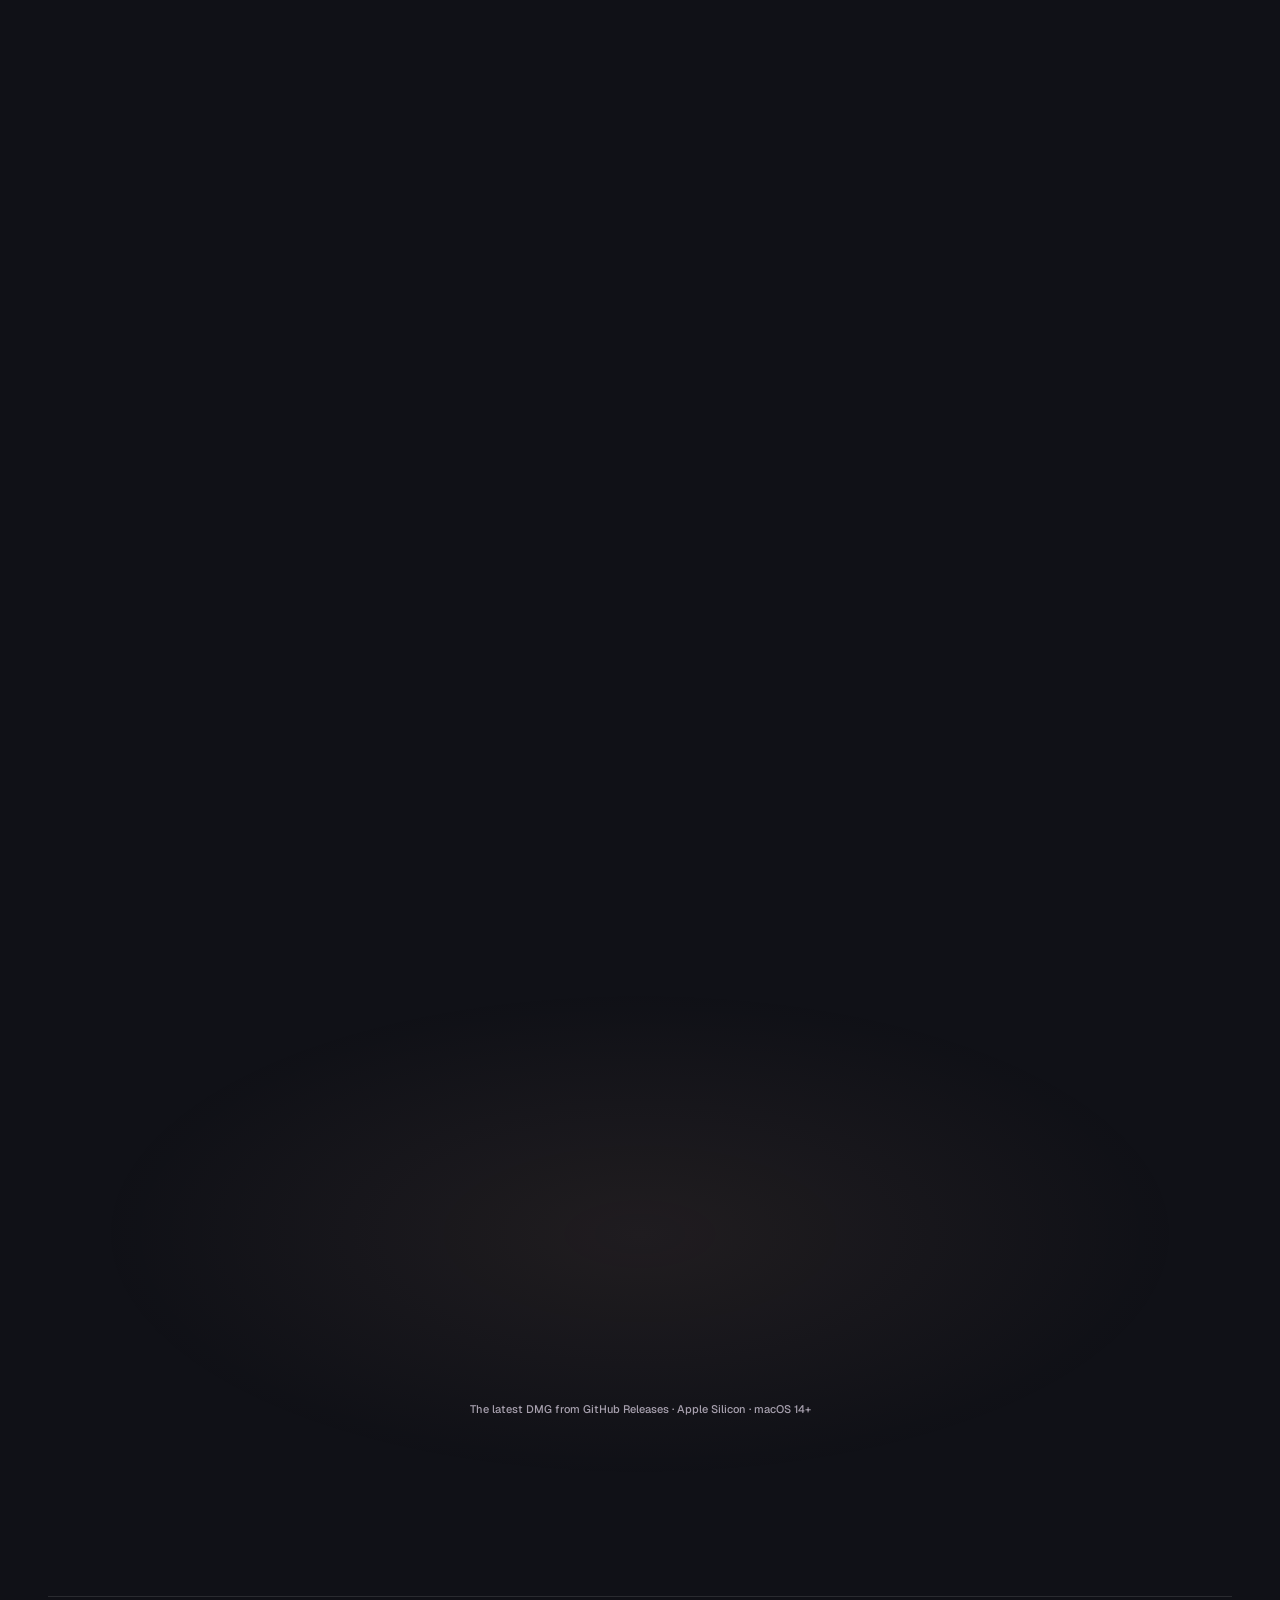
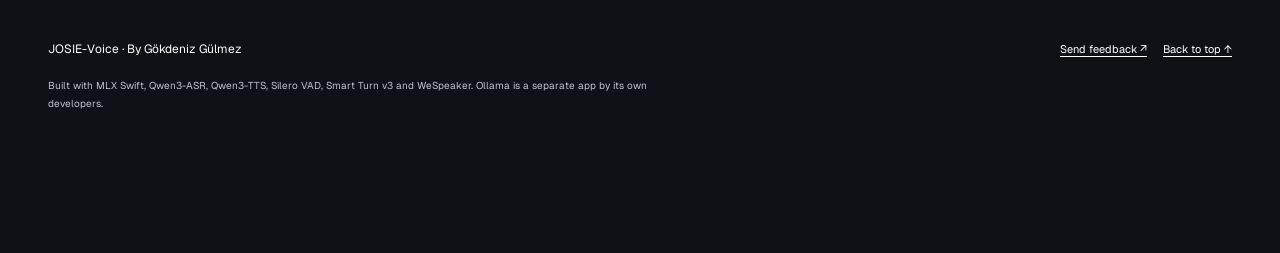
==== commit c7ffe071: "Explain the voice pipeline with Excalidraw architecture diagrams" ====
--- a/docs/index.html
+++ b/docs/index.html
@@ -271,7 +271,7 @@
       <header class="x-nav x-glass">
         <a class="x-brand" href="#top"><img src="logo.png" alt="" />JOSIE-Voice</a>
         <nav aria-label="Sections">
-          <a href="#see">Experience</a><a href="#customize">Make it yours</a><a href="#gallery">Inside JOSIE</a><a href="#faq">FAQ</a>
+          <a href="#see">Experience</a><a href="#pipeline">How it works</a><a href="#customize">Make it yours</a><a href="#gallery">Inside JOSIE</a><a href="#faq">FAQ</a>
         </nav>
         <a class="x-btn x-btn--primary x-btn--sm" data-download href="https://github.com/Goekdeniz-Guelmez/JOSIE-Voice/releases">Download <span aria-hidden="true">↓</span></a>
       </header>
@@ -364,8 +364,37 @@
           </div>
         </section>
 
+        <section class="x-sec pipeline-section" id="pipeline" aria-labelledby="pipeline-title">
+          <p class="x-eye x-reveal">04 · Under the hood</p>
+          <h2 class="x-h x-reveal" id="pipeline-title"><b>From your voice.</b><i>Back to you.</i></h2>
+          <p class="x-lede x-reveal">A few carefully connected stages make a conversation feel natural. Here’s how the Mac listens, works out what comes next, and speaks back.</p>
+          <ol class="pipeline-stages x-reveal">
+            <li><span>01 / LISTEN</span><h3>Find the words.</h3><p>Echo handling separates playback from your voice. Voice activity and turn detection decide when to listen, then speech recognition turns audio into text.</p></li>
+            <li><span>02 / THINK &amp; ACT</span><h3>Work through the request.</h3><p>Your chosen language model answers, retrieves context, or uses enabled tools. Agent mode can take several steps before returning a reply.</p></li>
+            <li><span>03 / SPEAK</span><h3>Keep it flowing.</h3><p>Text is split into speakable chunks and synthesized into audio. When you interrupt, JOSIE can stop playback and keep the conversation in step.</p></li>
+          </ol>
+          <figure class="pipeline-diagram pipeline-diagram--main x-shot x-reveal">
+            <div class="pipeline-diagram-bar"><span>THE MAC VOICE PIPELINE</span><a href="diagrams/02-mac-voice-pipeline.png" target="_blank" rel="noopener">Open full size ↗</a></div>
+            <a class="x-zoom" href="diagrams/02-mac-voice-pipeline.png"><img src="diagrams/02-mac-voice-pipeline-preview.webp" width="1400" height="807" loading="lazy" decoding="async" alt="Excalidraw Mac voice pipeline: microphone and echo gate, voice and turn detection, speech recognition, language model and tools, speech synthesis and playback, with a return path for interruptions" /></a>
+            <figcaption>The Mac call path, with echo handling, speaker recognition and interruption control. Your language model can run locally or through your chosen external endpoint.</figcaption>
+          </figure>
+          <div class="pipeline-details">
+            <details class="pipeline-detail x-reveal">
+              <summary><span><small>TOOLS &amp; CONTEXT</small>How a request reaches the right tool</span><span class="pipeline-expand" aria-hidden="true">＋</span></summary>
+              <p>The tool registry connects the model to built-in tools, documents, Apple apps and MCP servers. Your enabled tools and access depths determine what is available; actions that require confirmation wait for your tap.</p>
+              <figure class="pipeline-diagram x-shot"><a class="x-zoom" href="diagrams/04-tools-architecture.png"><img src="diagrams/04-tools-architecture-preview.webp" width="1400" height="1299" loading="lazy" decoding="async" alt="Excalidraw tool architecture: callers feed a registry filtered by access policy, which routes to built-in tools, knowledge search, Apple apps and MCP servers, with confirmation handling" /></a><figcaption>Tool routing, retrieval and access policy. <a href="diagrams/04-tools-architecture.png" target="_blank" rel="noopener">Open full size ↗</a></figcaption></figure>
+            </details>
+            <details class="pipeline-detail x-reveal">
+              <summary><span><small>IPHONE ↔ MAC</small>A call that reaches back to your Mac</span><span class="pipeline-expand" aria-hidden="true">＋</span></summary>
+              <p>In the iPhone and iPad preview, your Mac can act as the voice provider. Audio travels to its pipeline and the reply streams back, with tool calls and interruption events kept in the same session.</p>
+              <figure class="pipeline-diagram x-shot"><a class="x-zoom" href="diagrams/06-iphone-mac-live-sequence.png"><img src="diagrams/06-iphone-mac-live-sequence-preview.webp" width="1400" height="1687" loading="lazy" decoding="async" alt="Excalidraw sequence diagram showing phone-to-Mac model discovery, connection setup, streamed audio, tool results, interruption, image input and hang-up" /></a><figcaption>The phone-to-Mac call sequence over your network or Tailscale. <a href="diagrams/06-iphone-mac-live-sequence.png" target="_blank" rel="noopener">Open full size ↗</a></figcaption></figure>
+            </details>
+          </div>
+          <p class="x-note x-reveal">Original Excalidraw architecture sketches. Model examples and limits reflect the diagram revision; available engines and Agent mode settings are covered below.</p>
+        </section>
+
         <section class="x-sec customization" id="customize" aria-labelledby="customize-title">
-          <p class="x-eye x-reveal">04 · Make it yours</p>
+          <p class="x-eye x-reveal">05 · Make it yours</p>
           <h2 class="x-h x-reveal" id="customize-title"><b>A little personality.</b><i>A lot of possibility.</i></h2>
           <p class="x-lede x-reveal">Choose the models behind the conversation, the tools within reach, and the things worth remembering. Start simple. Make room for more when you want it.</p>
           <div class="custom-explorer x-reveal">
@@ -485,7 +514,7 @@
         </section>
 
         <section class="x-sec" id="gallery">
-          <p class="x-eye x-reveal">05 · Screenshots</p>
+          <p class="x-eye x-reveal">06 · Screenshots</p>
           <h2 class="x-h x-reveal"><b>Thoughtful,</b><i>inside and out.</i></h2>
           <p class="x-lede x-reveal">The Mac app, plus a preview of the iPhone app. Click any picture to see it larger.</p>
           <div class="gallery-preview x-reveal"><a class="x-zoom" href="images/mac-chat-1600.webp"><img src="images/mac-chat-1600.webp" alt="JOSIE chat interface with a conversation and document attachment (mockup)" width="1600" height="1000" loading="lazy" /></a><div><span class="x-eye">YOUR SPACE TO THINK</span><h3>A familiar feeling.<br /><i>A new kind of company.</i></h3><p>Voice, chat, your library, and a voice studio. Everything has its place.</p><span class="x-note">Interface preview · Mockup</span></div></div>
@@ -574,7 +603,7 @@
         </section>
 
         <section class="x-sec" id="good">
-          <p class="x-eye x-reveal">06 · Good to know</p>
+          <p class="x-eye x-reveal">07 · Good to know</p>
           <h2 class="x-h x-reveal"><b>Small</b><i>details.</i></h2>
           <div class="x-grid">
             <div class="x-card x-glass x-reveal"><span class="x-num">01</span><h3>Works offline</h3><p>After setup, everything works offline except the language model, which runs in Ollama on your Mac.</p></div>
@@ -587,7 +616,7 @@
         </section>
 
         <section class="x-sec" id="faq">
-          <p class="x-eye x-reveal">07 · FAQ</p>
+          <p class="x-eye x-reveal">08 · FAQ</p>
           <h2 class="x-h x-reveal"><b>Questions,</b><i>answered.</i></h2>
           <div class="x-faq">
             <details class="x-glass x-reveal"><summary>Is it free?</summary><p>Yes.</p></details>
@@ -603,7 +632,7 @@
         </section>
 
         <section class="x-sec" id="family">
-          <p class="x-eye x-reveal">08 · The JOSIE family</p>
+          <p class="x-eye x-reveal">09 · The JOSIE family</p>
           <div class="x-family x-glass x-reveal">
             <div class="x-orb x-orb--sm" role="img" aria-label="The JOSIE orb"><canvas class="x-orb__gl" aria-hidden="true"></canvas><img src="logo.png" alt="" /></div>
             <div>
--- a/docs/redesign.css
+++ b/docs/redesign.css
@@ -213,3 +213,30 @@
 @media (prefers-reduced-motion: reduce) { .is-enhanced .custom-panel { animation: none; }.custom-tabs button { transition: none; } }
 .orb-touch-hint { display: none; }
 @media (hover: none), (pointer: coarse), (prefers-reduced-motion: reduce) { .orb-pointer-hint { display: none; }.orb-touch-hint { display: inline; } }
+/* The engineering sketches sit on paper, with a short readable tour above. */
+.pipeline-stages { display: grid; grid-template-columns: repeat(3, minmax(0, 1fr)); gap: 32px; list-style: none; padding: 0; margin: 42px 0 36px; }
+.pipeline-stages li { padding-top: 22px; border-top: 1px solid #f4b99b40; }
+.pipeline-stages li > span { color: #caa18b; font: 9px/1.5 var(--mono); letter-spacing: .08em; }
+.pipeline-stages h3 { margin: 15px 0 10px; font-size: 18px; font-weight: 400; letter-spacing: -.4px; }
+.pipeline-stages p { color: #bcb3c2; font-size: 12px; line-height: 1.85; }
+.pipeline-diagram-bar { display: flex; justify-content: space-between; align-items: center; gap: 16px; padding: 17px 20px; border: 1px solid #ffffff1c; border-bottom: 0; border-radius: 12px 12px 0 0; background: #171b28b3; }
+.pipeline-diagram-bar > span { font: 9px/1.5 var(--mono); letter-spacing: .12em; color: #c6b3aa; }
+.pipeline-diagram-bar a { font-size: 10px; color: #d0c2c7; text-underline-offset: 3px; }
+.pipeline-diagram > .x-zoom { background: #fff; padding: 16px; }
+.pipeline-diagram img { aspect-ratio: auto; object-fit: contain; width: 100%; height: auto; }
+.pipeline-diagram--main > .x-zoom { border-top-left-radius: 0; border-top-right-radius: 0; }
+.pipeline-diagram > .x-zoom:hover { transform: none; }
+.pipeline-diagram figcaption { max-width: 90ch; }
+.pipeline-diagram figcaption a { text-underline-offset: 3px; margin-left: 8px; }
+.pipeline-details { margin-top: 30px; }
+.pipeline-detail { border-bottom: 1px solid #ffffff1c; }
+.pipeline-detail > summary { cursor: pointer; display: flex; align-items: center; justify-content: space-between; gap: 20px; list-style: none; padding: 25px 0; font-size: 15px; letter-spacing: -.2px; }
+.pipeline-detail > summary::-webkit-details-marker { display: none; }
+.pipeline-detail summary small { display: block; font: 8px/1.5 var(--mono); color: #bda08e; letter-spacing: .1em; margin-bottom: 9px; }
+.pipeline-expand { color: #e7baa3; font-size: 22px; font-weight: 300; transition: transform .3s; }
+.pipeline-detail[open] .pipeline-expand { transform: rotate(45deg); }
+.pipeline-detail > p { max-width: 72ch; font-size: 13px; line-height: 1.85; color: #bdb4c3; margin-bottom: 25px; }
+.pipeline-detail > figure { max-width: 1000px; margin: 0 auto 30px; }
+.pipeline-section > .x-note { margin-top: 20px; }
+@media (max-width: 760px) { .pipeline-stages { grid-template-columns: 1fr; gap: 22px; margin-top: 32px; }.pipeline-stages h3 { margin-top: 10px; }.pipeline-diagram-bar { padding: 13px; }.pipeline-diagram-bar > span { font-size: 8px; letter-spacing: .04em; }.pipeline-diagram-bar a { font-size: 9px; }.pipeline-diagram > .x-zoom { padding: 6px; }.pipeline-detail > summary { font-size: 13px; }.pipeline-detail > p { font-size: 12px; } }
+@media (prefers-reduced-motion: reduce) { .pipeline-expand { transition: none; } }
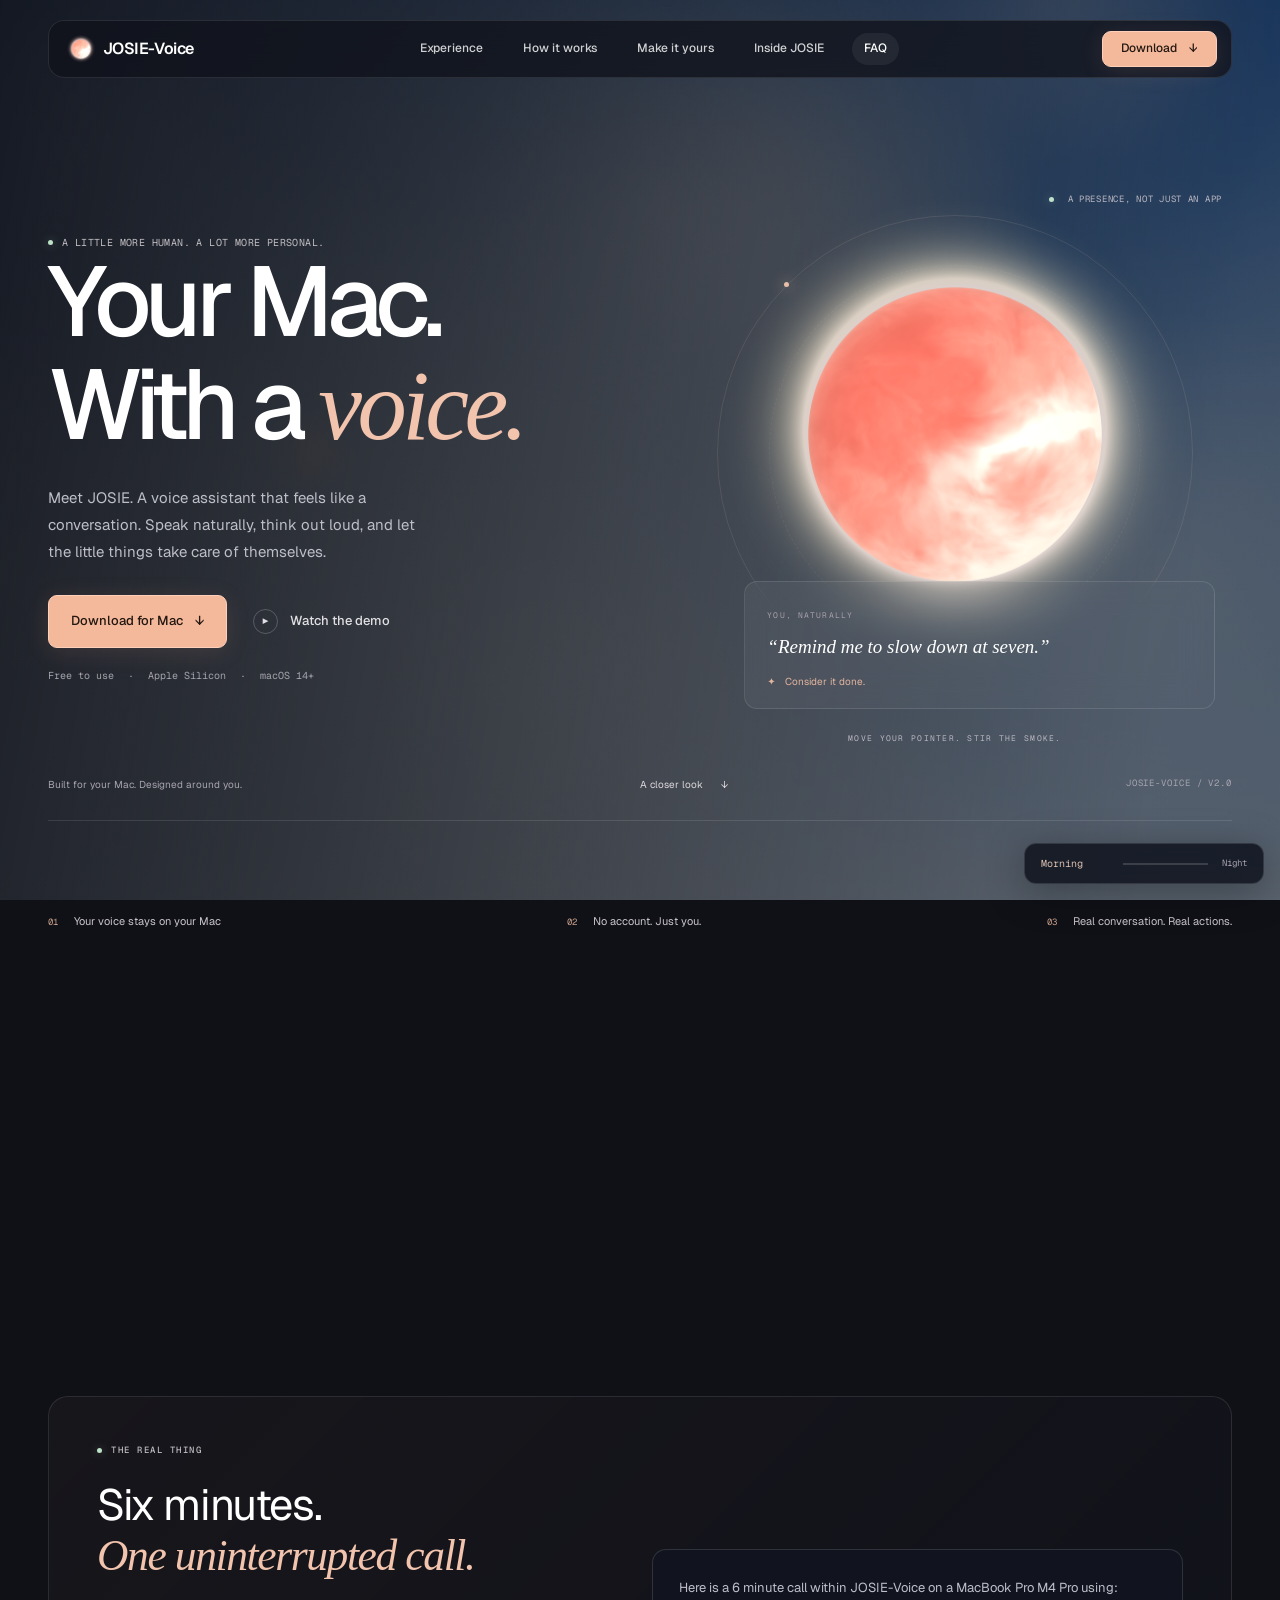
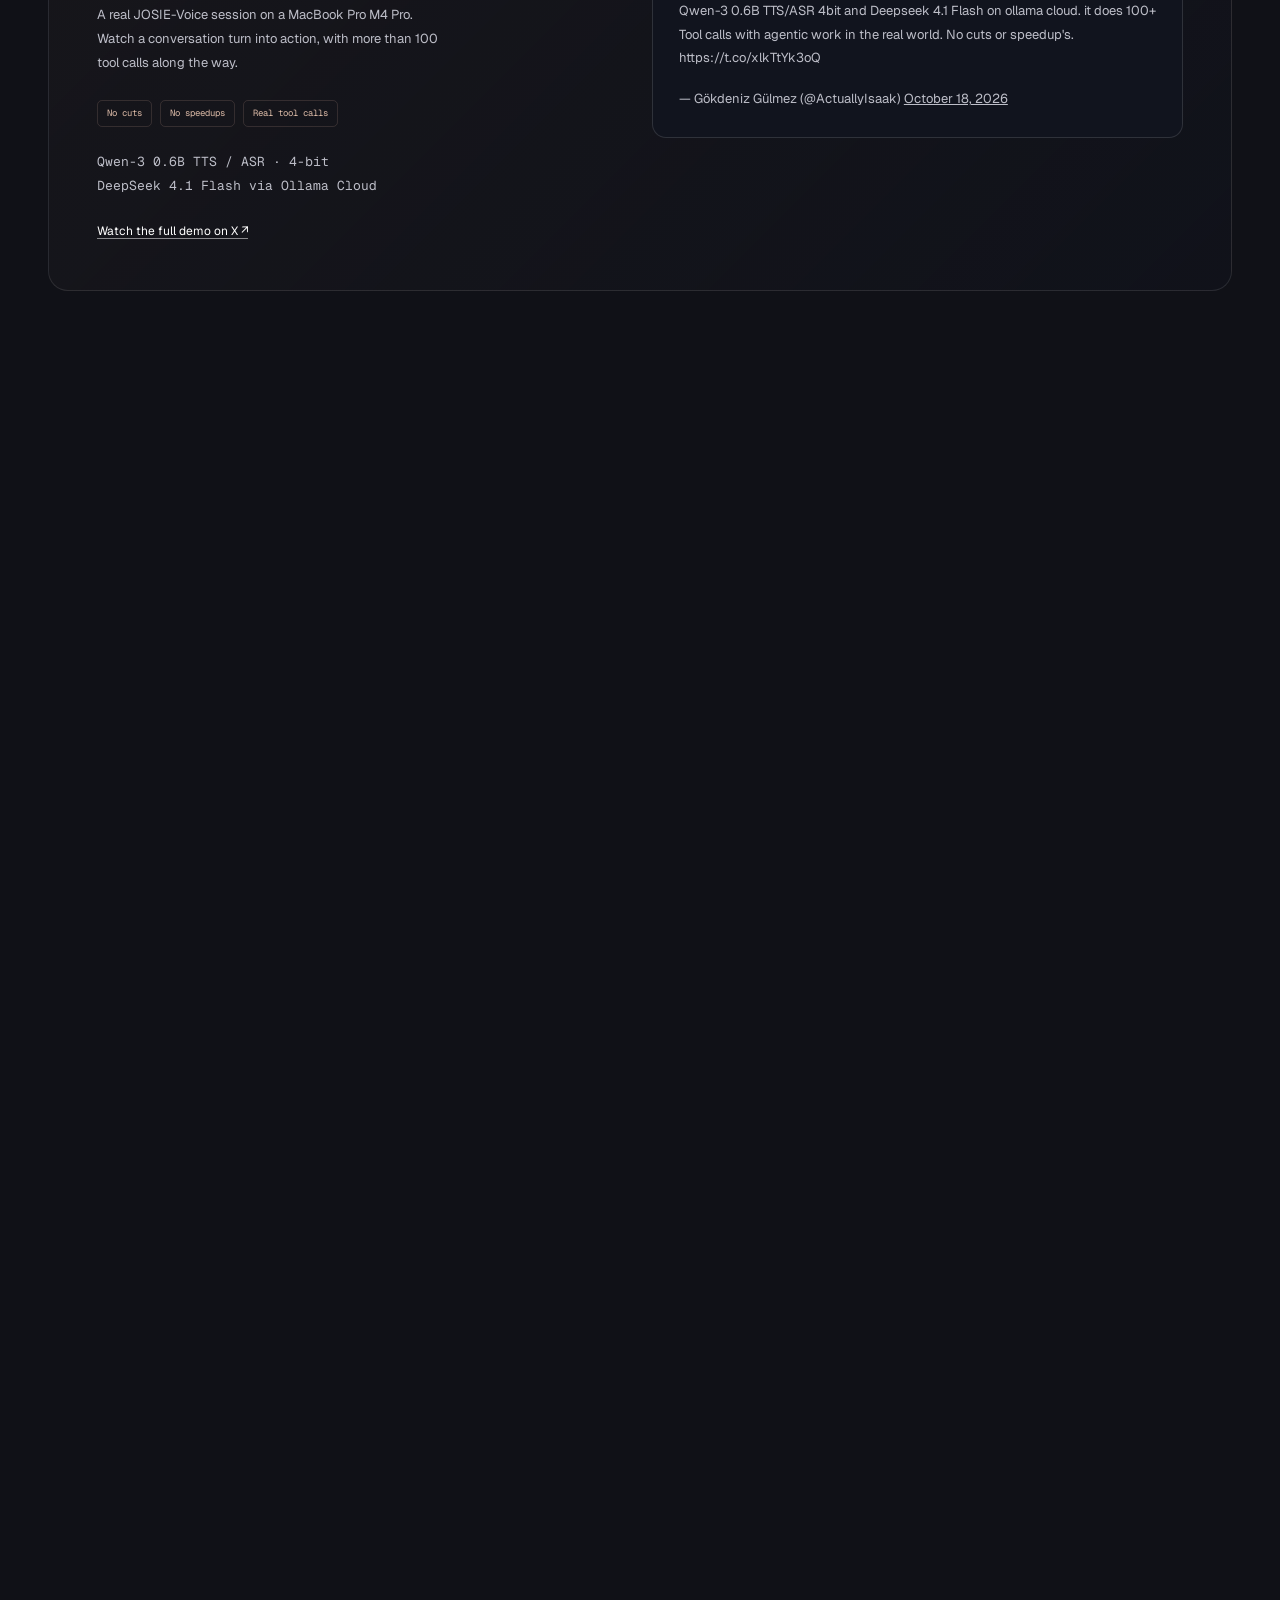
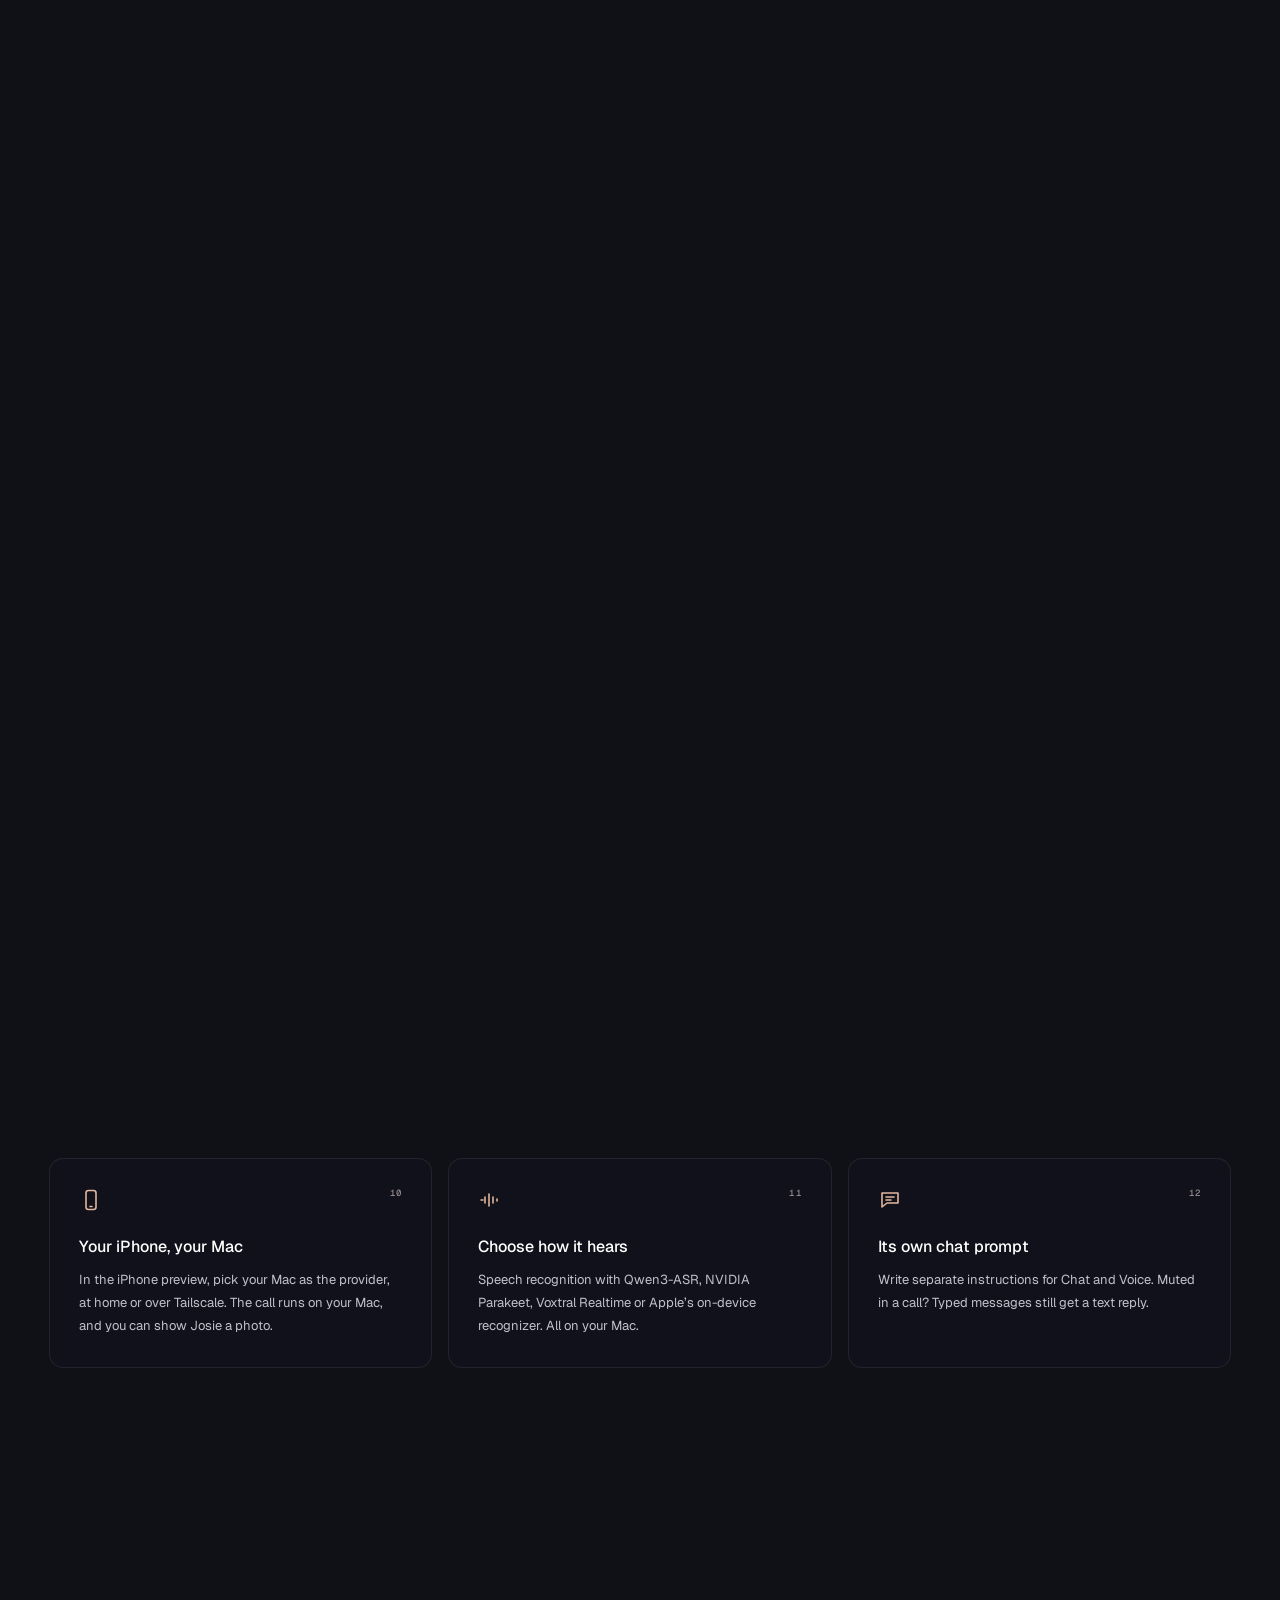
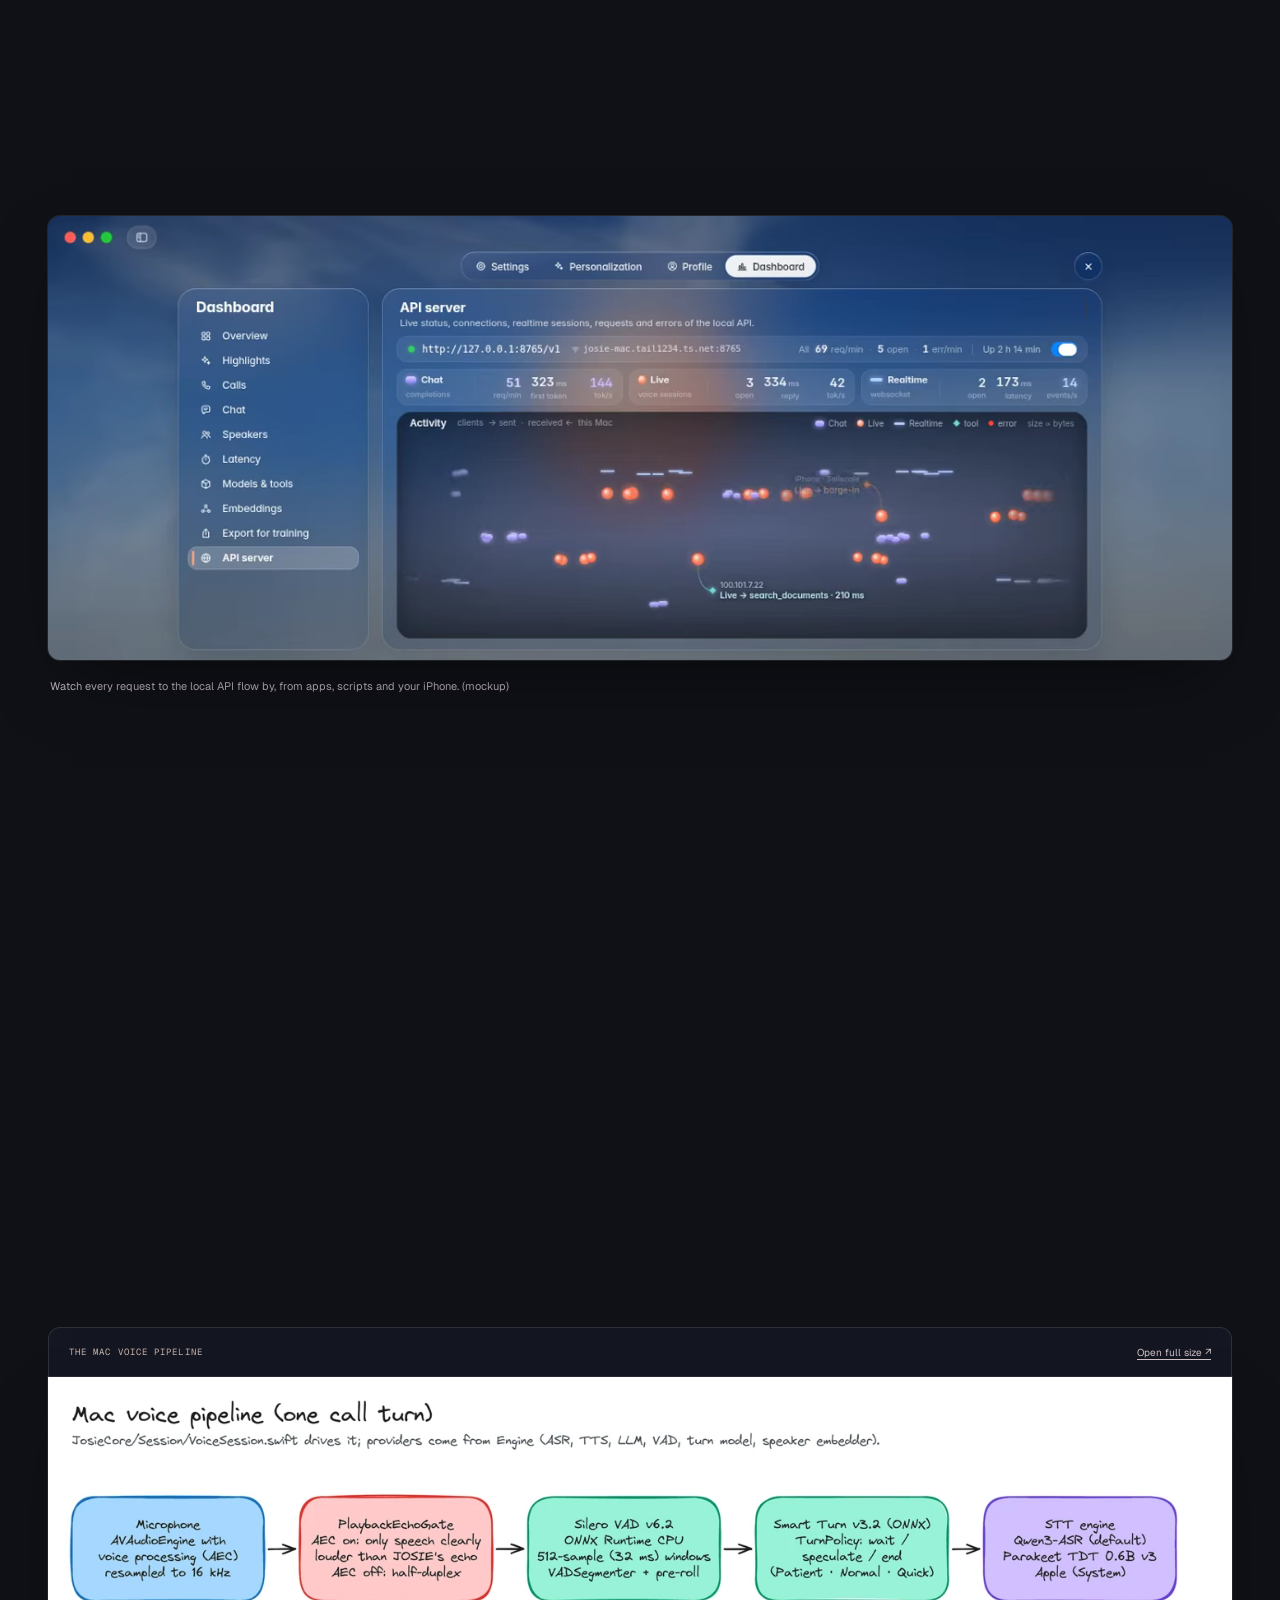
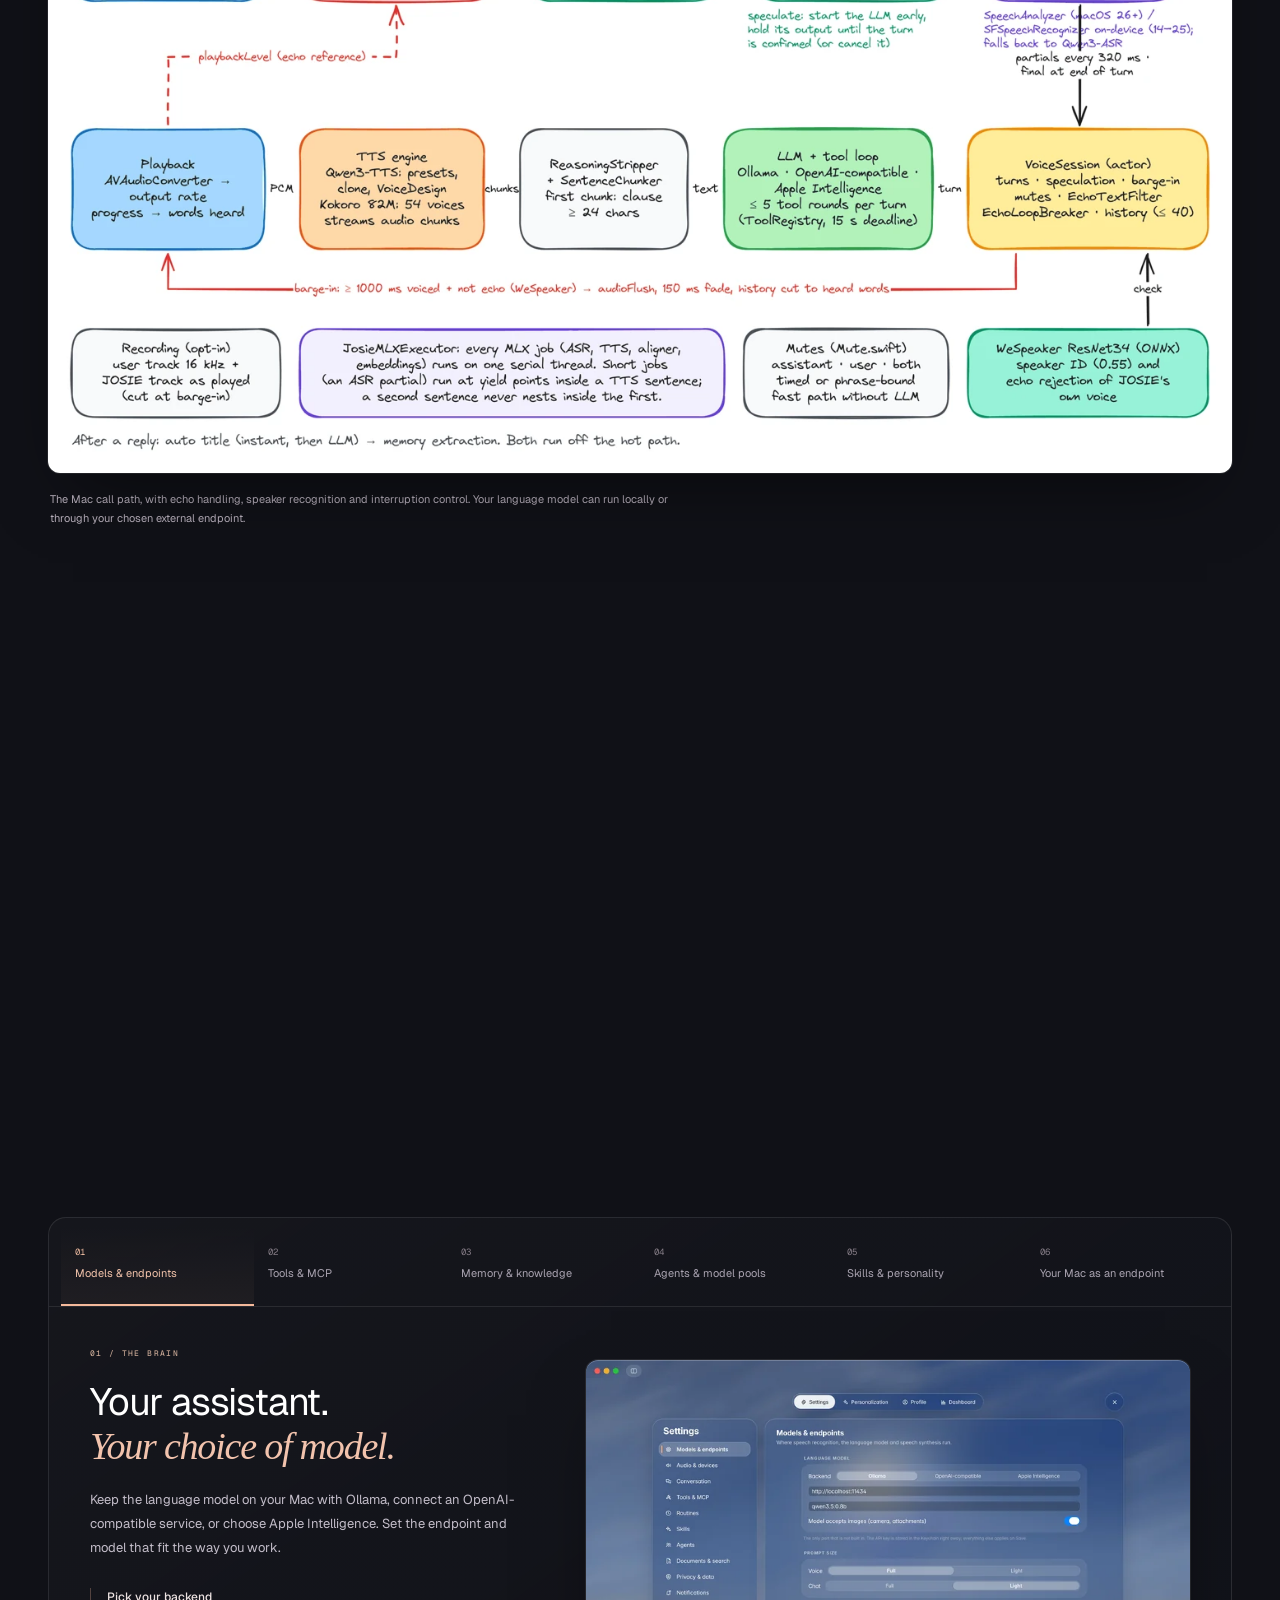
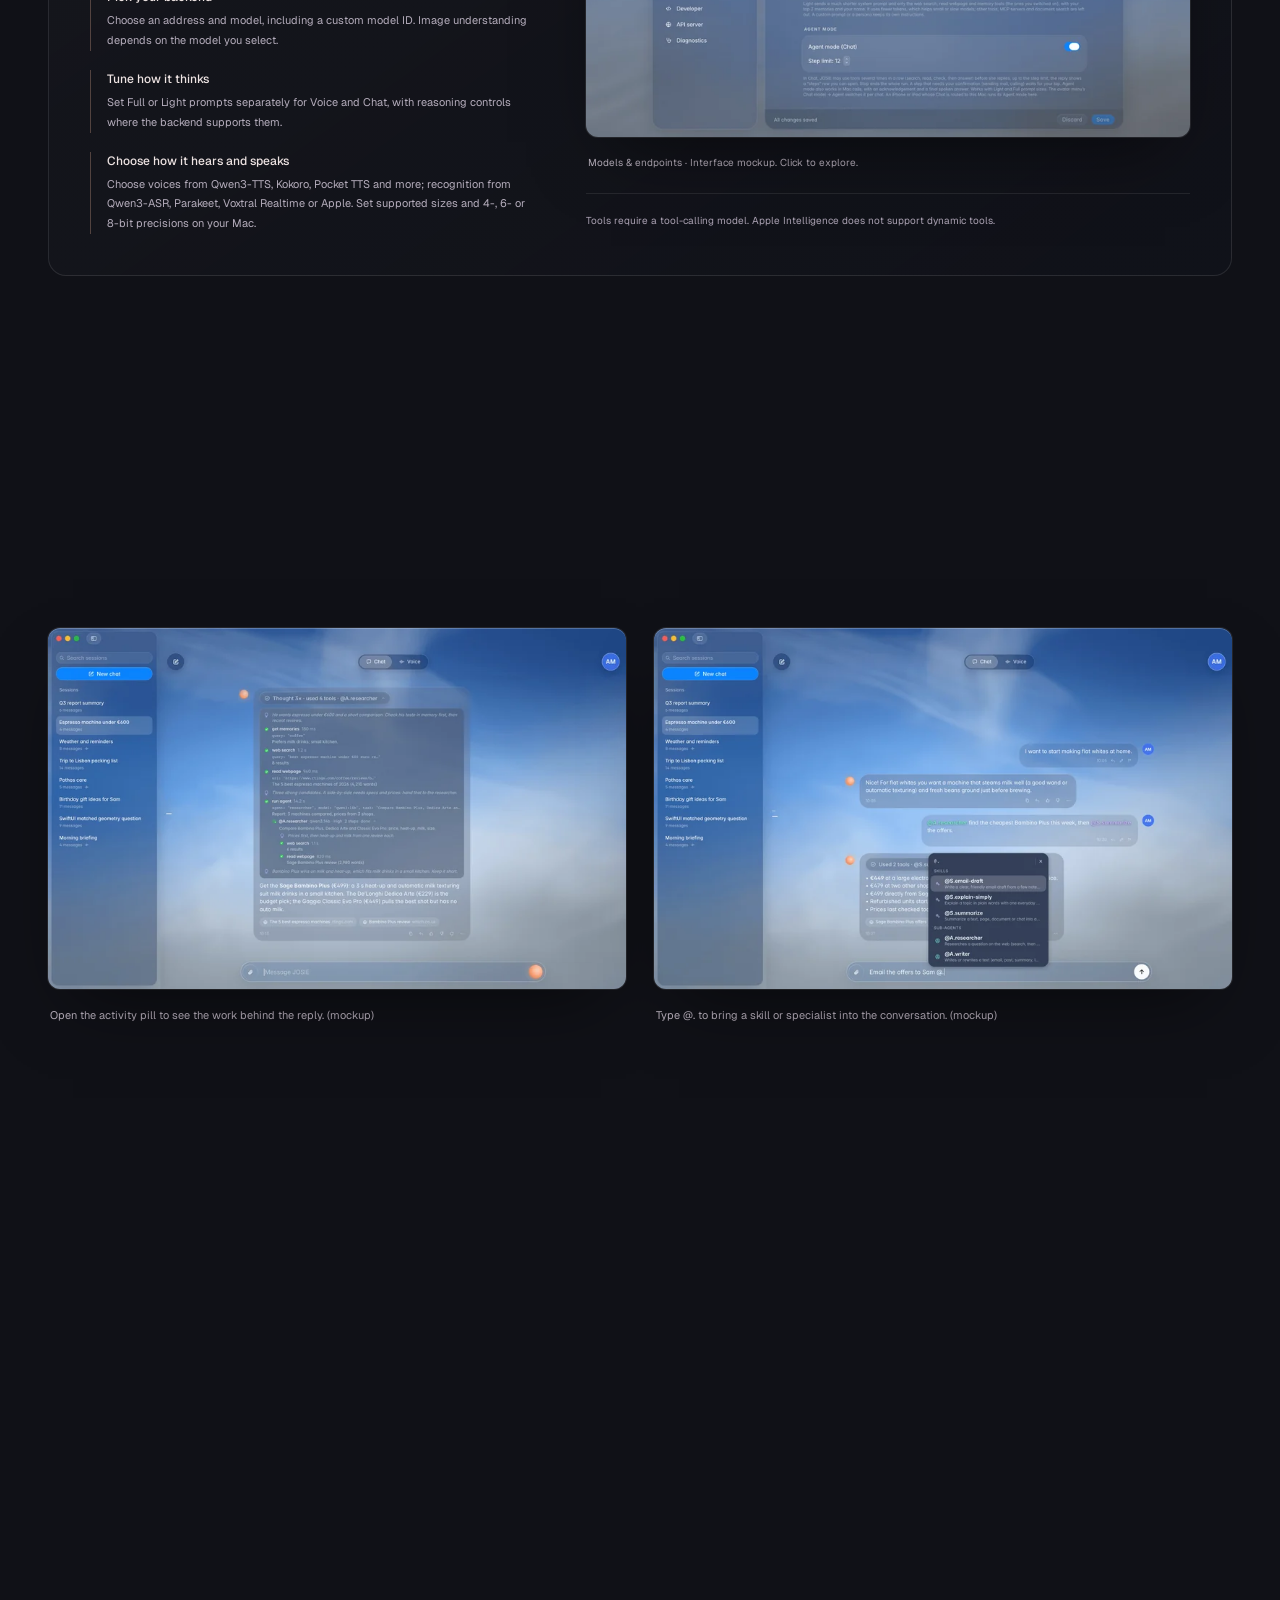
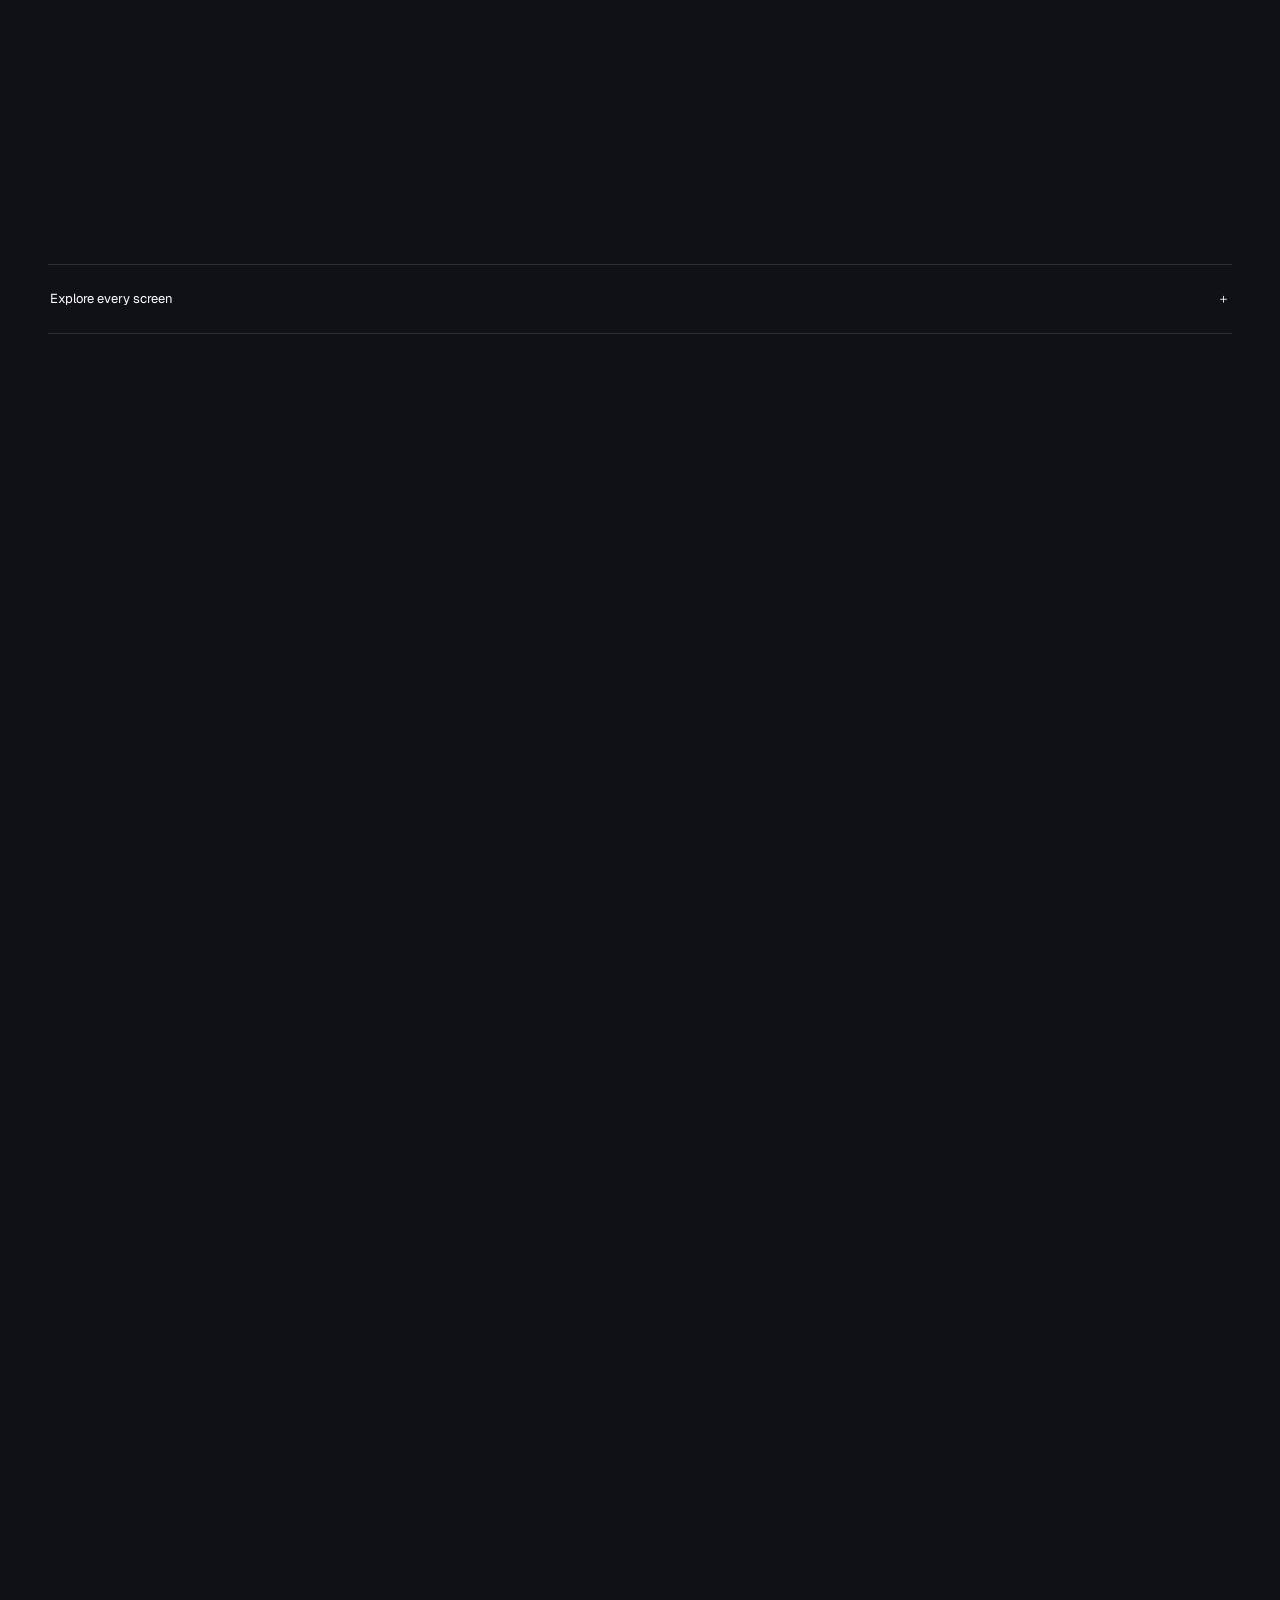
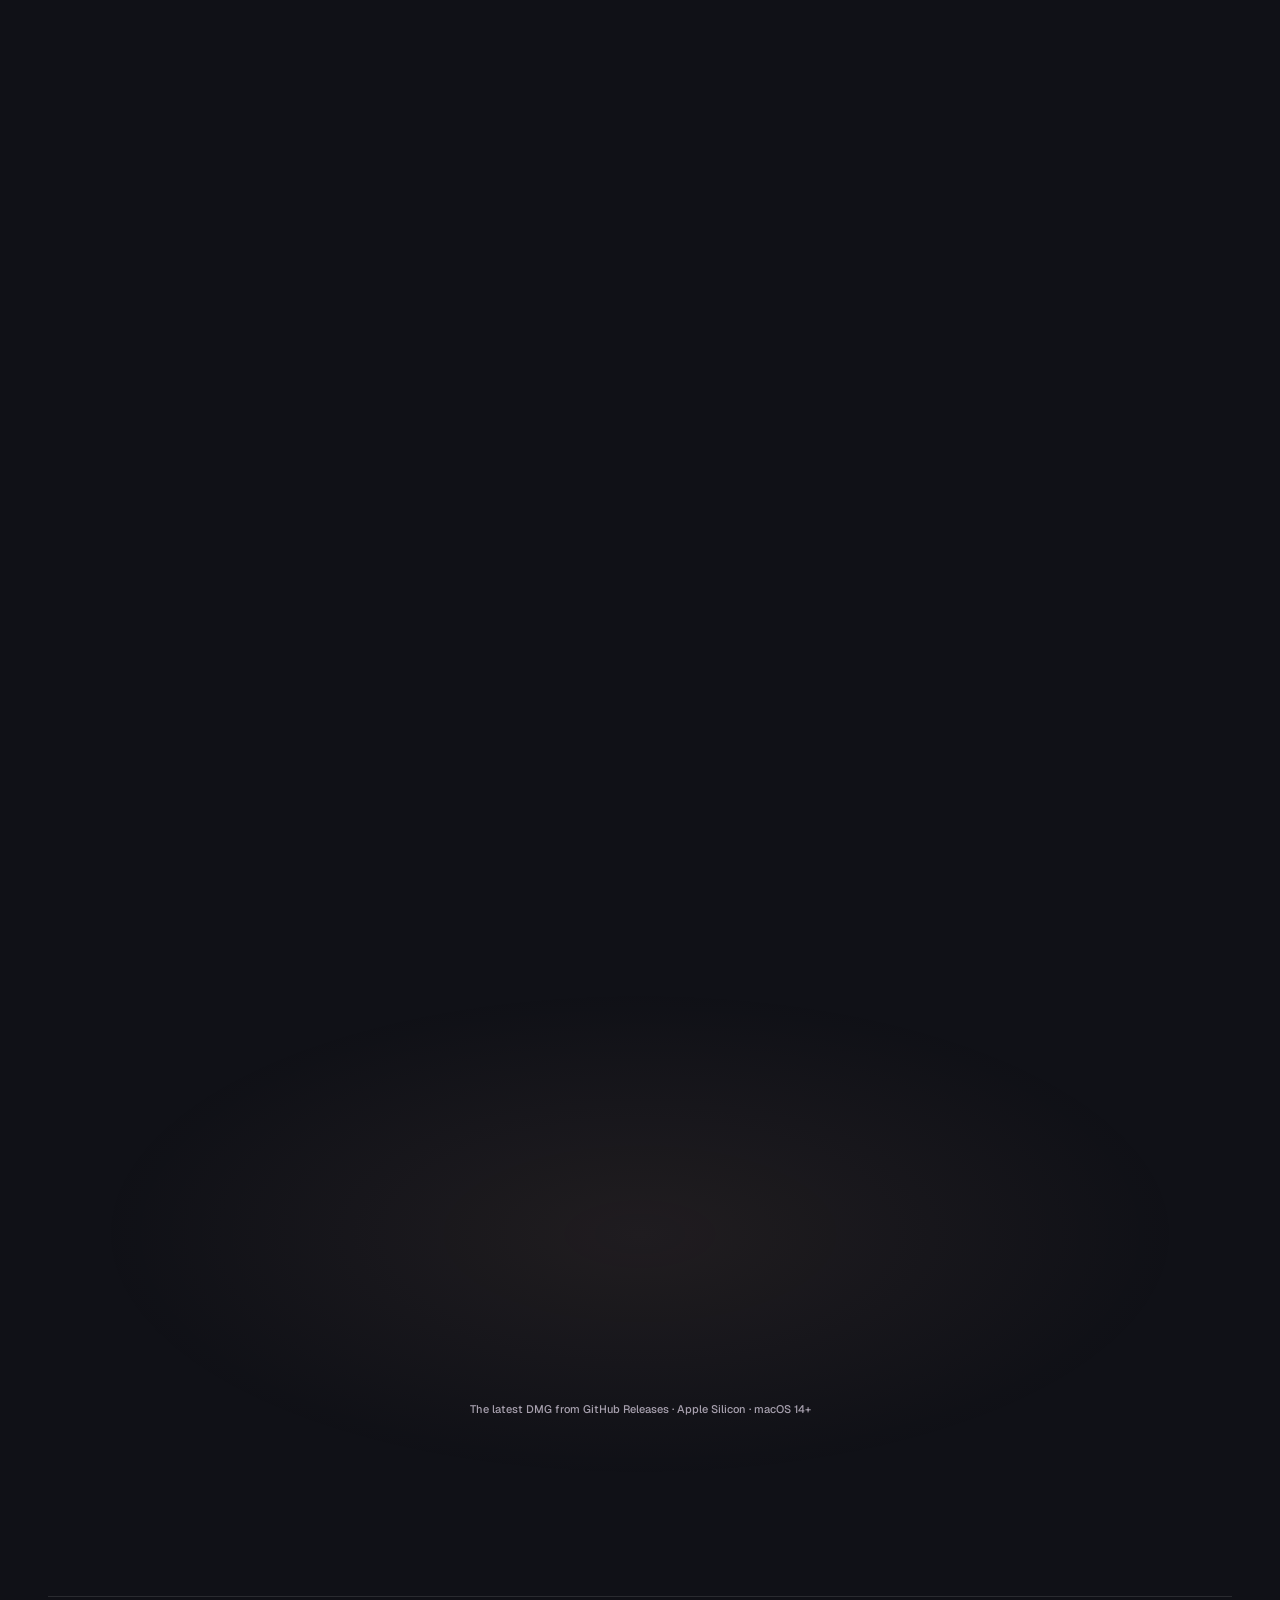
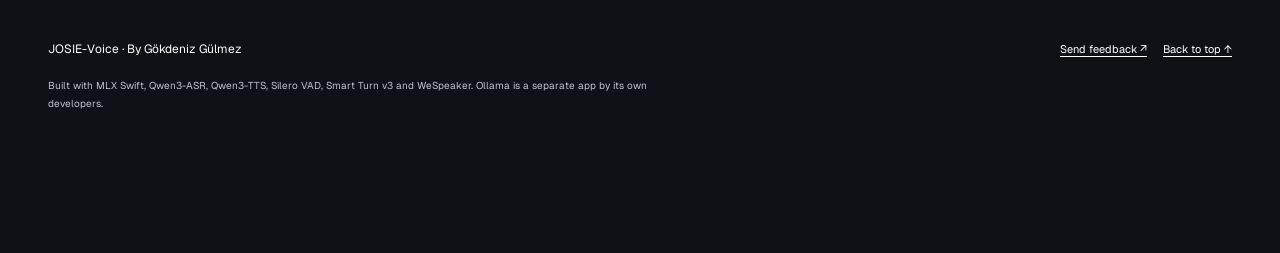
==== commit 74c98aa1: "Remove the hero orb caption and waveform" ====
--- a/docs/index.html
+++ b/docs/index.html
@@ -292,7 +292,6 @@
             <div class="orb-orbit orbit-one" aria-hidden="true"></div><div class="orb-orbit orbit-two" aria-hidden="true"></div>
             <span class="stage-label stage-label--top"><span class="status-dot"></span> A presence, not just an app</span>
             <div class="x-orb-slot"><div class="x-orb x-orb--hero" role="img" aria-label="The JOSIE orb"><canvas class="x-orb__gl" aria-hidden="true"></canvas><img src="logo.png" alt="" /></div></div>
-            <div class="orb-caption"><div class="voice-wave" aria-hidden="true"><span></span><span></span><span></span><span></span><span></span><span></span><span></span><span></span><span></span></div><span>Go ahead. Say hello.</span></div>
             <div class="conversation-card"><span class="conversation-who">YOU, NATURALLY</span><p id="conversation-prompt">“Remind me to slow down at seven.”</p><span class="conversation-reply"><span aria-hidden="true">✦</span> Consider it done.</span></div>
             <span class="stage-label stage-label--bottom"><span class="orb-pointer-hint">MOVE YOUR POINTER. STIR THE SMOKE.</span><span class="orb-touch-hint">ON-DEVICE VOICE. IN YOUR WORLD.</span></span>
           </div>
--- a/docs/redesign.css
+++ b/docs/redesign.css
@@ -43,11 +43,6 @@
 .stage-label--top { top: -8px; right: 10px; }
 .stage-label--top .status-dot { margin-right: 8px; }
 .stage-label--bottom { bottom: 4px; letter-spacing: .16em; font-size: 8px; }
-.orb-caption { position: absolute; top: 61%; display: grid; justify-items: center; gap: 12px; color: #e3d6d2; font-size: 11px; letter-spacing: .03em; }
-.voice-wave { height: 23px; display: flex; align-items: center; gap: 4px; }
-.voice-wave span { width: 2px; height: 7px; background: #e8baa5; border-radius: 2px; animation: waveform 1.4s ease-in-out infinite alternate; }
-.voice-wave span:nth-child(3n) { height: 21px; animation-delay: -.7s; }
-.voice-wave span:nth-child(2n) { height: 13px; animation-delay: -.4s; }
 .conversation-card { position: absolute; bottom: 40px; left: 12%; width: 85%; padding: 19px 22px; border: 1px solid #ffffff1c; border-radius: 13px; background: linear-gradient(110deg, #ffffff0d, #ffffff03); backdrop-filter: blur(16px); animation: card-float 7s ease-in-out infinite; }
 .conversation-who { font: 8px/1 var(--mono); letter-spacing: .14em; color: #a6a0aa; }
 .conversation-card p { margin: 10px 0 14px; font: italic 19px/1.3 Georgia, serif; }
@@ -133,11 +128,10 @@
 .hero-enter:nth-child(2) { animation-delay: .1s; }.hero-enter:nth-child(3) { animation-delay: .2s; }.hero-enter:nth-child(4) { animation-delay: .3s; }.hero-enter:nth-child(5) { animation-delay: .4s; }
 @keyframes hero-arrive { from { opacity: 0; transform: translateY(24px); filter: blur(5px); } to { opacity: 1; transform: none; filter: blur(0); } }
 @keyframes orbit-turn { to { transform: rotate(360deg); } }
-@keyframes waveform { to { transform: scaleY(.35); opacity: .45; } }
 @keyframes card-float { 50% { transform: translateY(-7px); } }
 @media (min-width: 1500px) { .x-hero { min-height: 850px; } }
 @media (max-width: 1000px) { .page { width: calc(100% - 56px); }.x-nav nav { gap: 0; }.x-hero { gap: 20px; }.x-hero .x-h { font-size: 78px; }.hero-copy .x-eye { font-size: 8px; }.hero-stage { min-height: 470px; }.orb-orbit { top: 60px; }.orbit-two { top: 95px; }.conversation-card { left: 0; width: 100%; }.stage-label--top { top: 30px; font-size: 8px; }.conversation-card p { font-size: 16px; }.hero-bottom > span:first-child { max-width: 200px; } }
-@media (max-width: 760px) { .page { width: calc(100% - 40px); }.x-nav { top: 10px; margin-top: 10px; padding: 8px; }.x-nav nav { display: none; }.x-brand { font-size: 14px; }.x-hero { grid-template-columns: 1fr; padding-top: 48px; min-height: auto; gap: 0; }.hero-copy { padding: 0; }.hero-copy .x-eye { font-size: 8px; }.x-hero .x-h { font-size: clamp(65px, 13vw, 92px); }.x-hero .x-lede { font-size: 14px; max-width: 36ch; }.x-hero .x-btns { flex-direction: row; width: auto; align-items: center; }.x-hero .x-btn { padding: 12px 15px; font-size: 11px; }.hero-demo { gap: 7px; }.hero-spec { font-size: 9px; }.x-phone { font-size: 10px; padding: 14px 0 0; color: #b5b0bc; }.hero-stage { min-height: 440px; margin: 40px 0 10px; }.x-orb-slot { width: 225px; margin-top: -70px; }.orb-orbit { width: 340px; top: 0; }.orbit-two { width: 265px; top: 38px; }.stage-label--top { top: 0; right: 0; font-size: 7px; }.orb-caption { top: 57%; }.conversation-card { left: 8%; width: 84%; bottom: 35px; }.stage-label--bottom { bottom: 0; }.hero-bottom { padding: 25px 0; }.hero-bottom > span:first-child { max-width: 155px; font-size: 9px; }.hero-version { display: none; }.principles-strip { flex-wrap: wrap; padding: 26px 0 0; gap: 18px; font-size: 10px; }.principles-strip i { margin-right: 7px; }.x-h { letter-spacing: -1.5px; font-size: clamp(36px, 7.5vw, 52px); }.x-lede { font-size: 14px; }.x-eye { font-size: 9px; margin-bottom: 18px; }#features > .x-grid:first-of-type { grid-template-columns: repeat(2, minmax(0, 1fr)); }.x-card { padding: 22px; }.x-card h3 { font-size: 14px; }.x-card p { font-size: 12px; }.x-grid--showcase > .x-shot:first-child { width: 100%; }.gallery-preview { grid-template-columns: 1fr; gap: 25px; }.gallery-preview h3 { font-size: 30px; }.gallery-preview p { max-width: none; }.x-family { grid-template-columns: 1fr; padding: 28px; gap: 8px; }.x-family .x-orb--sm { width: 100px; }.x-family p { font-size: 14px; }.x-step { grid-template-columns: 40px 1fr; padding: 25px 0; gap: 15px; }.x-step__n { font-size: 25px; }.x-step h3 { font-size: 18px; }.x-cta { padding-block: 100px 35px; }.x-clock { left: 10px; right: 10px; bottom: 10px; max-width: calc(100vw - 20px); }.x-clock__name { font-size: 9px; padding-inline: 7px; }.x-clock button { font-size: 9px; padding-inline: 9px; }.x-foot__row { gap: 10px; } }
+@media (max-width: 760px) { .page { width: calc(100% - 40px); }.x-nav { top: 10px; margin-top: 10px; padding: 8px; }.x-nav nav { display: none; }.x-brand { font-size: 14px; }.x-hero { grid-template-columns: 1fr; padding-top: 48px; min-height: auto; gap: 0; }.hero-copy { padding: 0; }.hero-copy .x-eye { font-size: 8px; }.x-hero .x-h { font-size: clamp(65px, 13vw, 92px); }.x-hero .x-lede { font-size: 14px; max-width: 36ch; }.x-hero .x-btns { flex-direction: row; width: auto; align-items: center; }.x-hero .x-btn { padding: 12px 15px; font-size: 11px; }.hero-demo { gap: 7px; }.hero-spec { font-size: 9px; }.x-phone { font-size: 10px; padding: 14px 0 0; color: #b5b0bc; }.hero-stage { min-height: 440px; margin: 40px 0 10px; }.x-orb-slot { width: 225px; margin-top: -70px; }.orb-orbit { width: 340px; top: 0; }.orbit-two { width: 265px; top: 38px; }.stage-label--top { top: 0; right: 0; font-size: 7px; }.conversation-card { left: 8%; width: 84%; bottom: 35px; }.stage-label--bottom { bottom: 0; }.hero-bottom { padding: 25px 0; }.hero-bottom > span:first-child { max-width: 155px; font-size: 9px; }.hero-version { display: none; }.principles-strip { flex-wrap: wrap; padding: 26px 0 0; gap: 18px; font-size: 10px; }.principles-strip i { margin-right: 7px; }.x-h { letter-spacing: -1.5px; font-size: clamp(36px, 7.5vw, 52px); }.x-lede { font-size: 14px; }.x-eye { font-size: 9px; margin-bottom: 18px; }#features > .x-grid:first-of-type { grid-template-columns: repeat(2, minmax(0, 1fr)); }.x-card { padding: 22px; }.x-card h3 { font-size: 14px; }.x-card p { font-size: 12px; }.x-grid--showcase > .x-shot:first-child { width: 100%; }.gallery-preview { grid-template-columns: 1fr; gap: 25px; }.gallery-preview h3 { font-size: 30px; }.gallery-preview p { max-width: none; }.x-family { grid-template-columns: 1fr; padding: 28px; gap: 8px; }.x-family .x-orb--sm { width: 100px; }.x-family p { font-size: 14px; }.x-step { grid-template-columns: 40px 1fr; padding: 25px 0; gap: 15px; }.x-step__n { font-size: 25px; }.x-step h3 { font-size: 18px; }.x-cta { padding-block: 100px 35px; }.x-clock { left: 10px; right: 10px; bottom: 10px; max-width: calc(100vw - 20px); }.x-clock__name { font-size: 9px; padding-inline: 7px; }.x-clock button { font-size: 9px; padding-inline: 9px; }.x-foot__row { gap: 10px; } }
 @media (max-width: 390px) { .hero-demo { padding-left: 0 !important; }.orb-orbit { width: 290px; }.orbit-two { width: 220px; top: 35px; }#features > .x-grid:first-of-type { grid-template-columns: 1fr; } }
 @media (prefers-reduced-motion: reduce) { *, *::before, *::after { animation: none !important; transition: none !important; }.hero-enter { opacity: 1; }.scroll-progress { display: none; } }
 .orb-docked .x-brand img { visibility: hidden; }
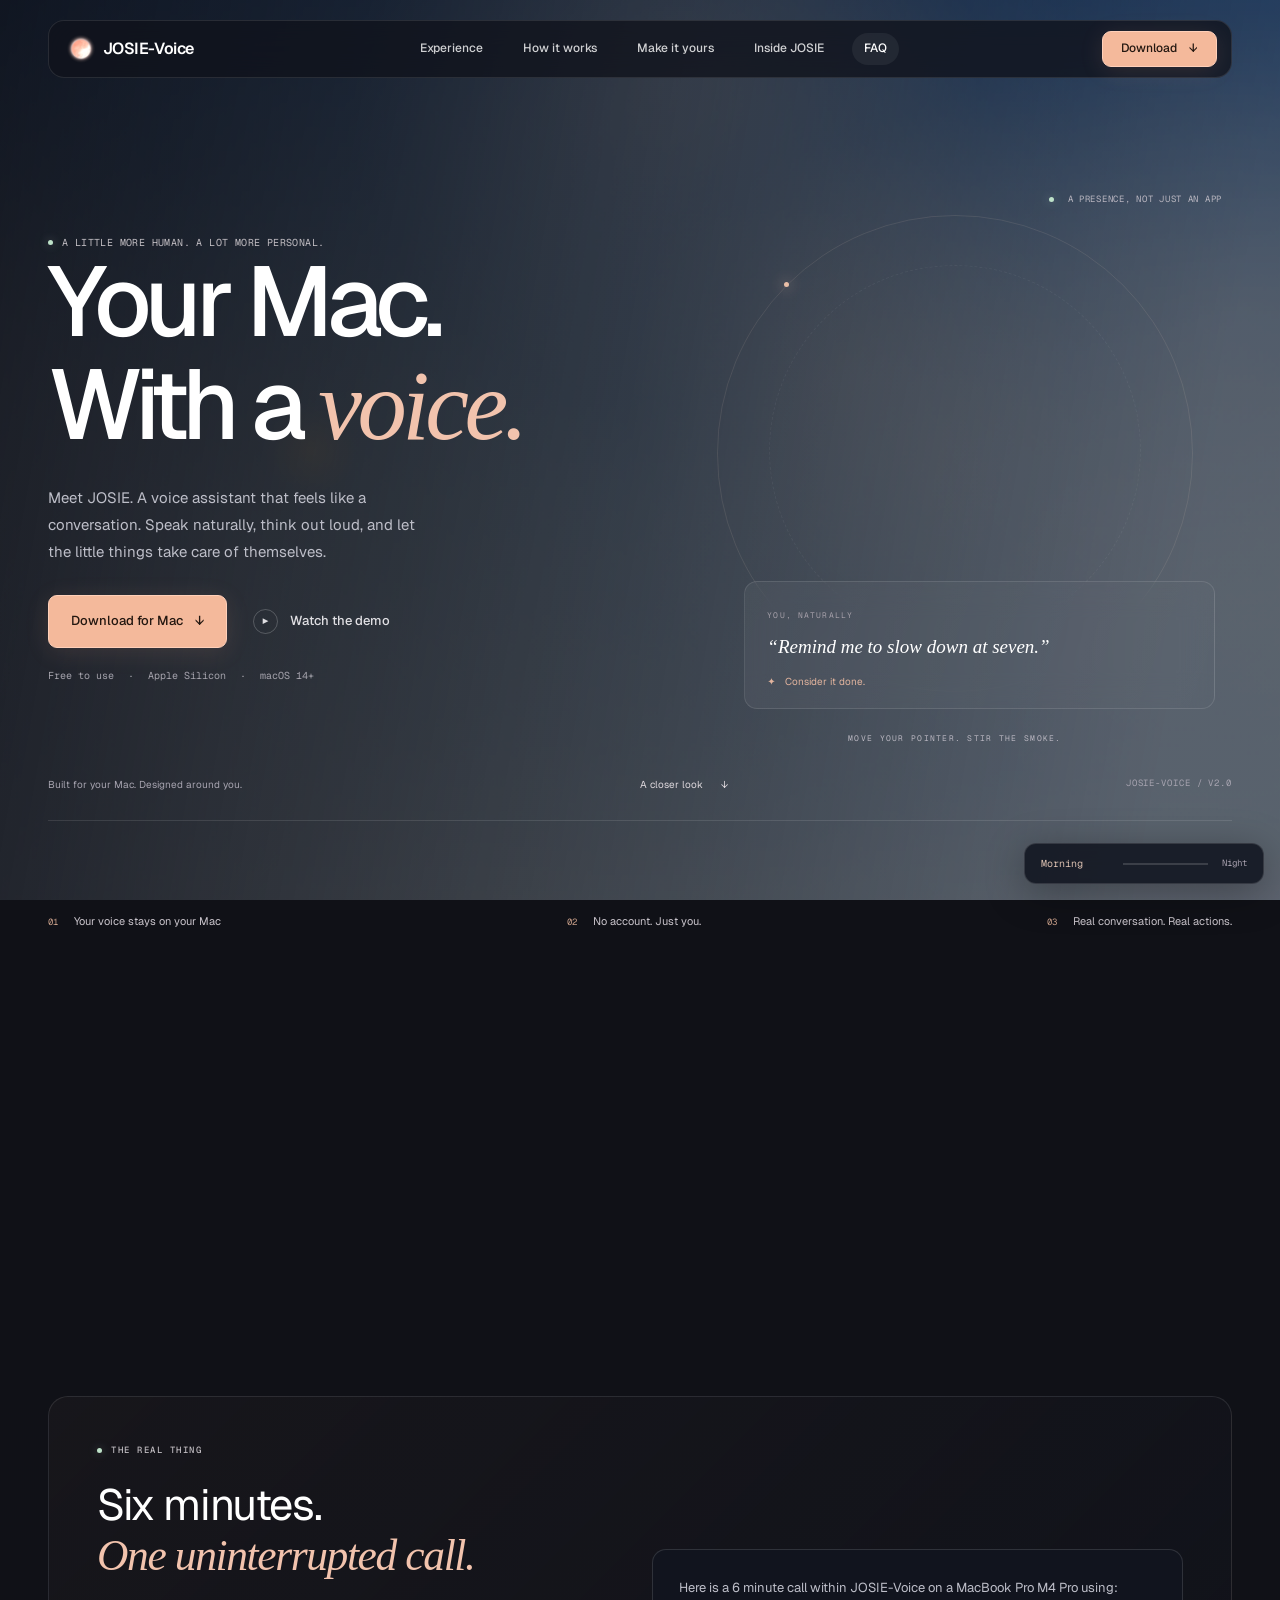
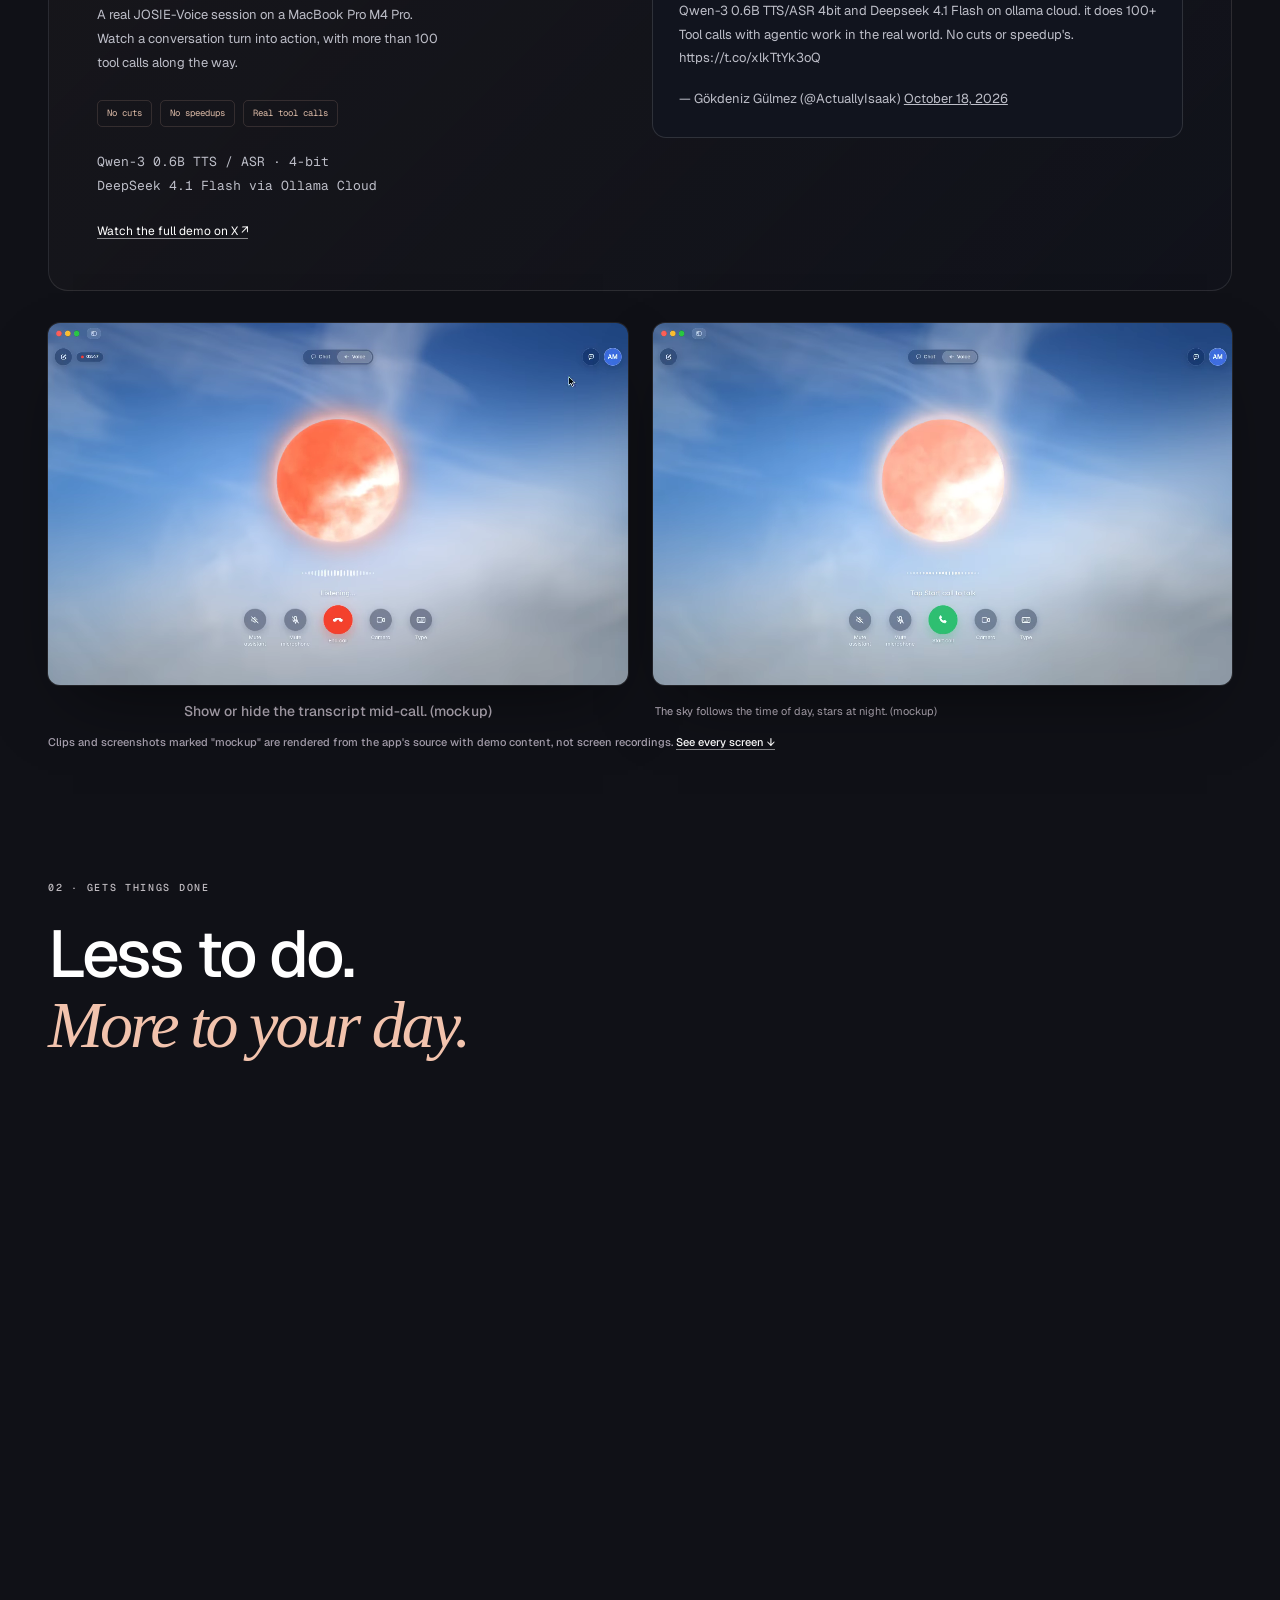
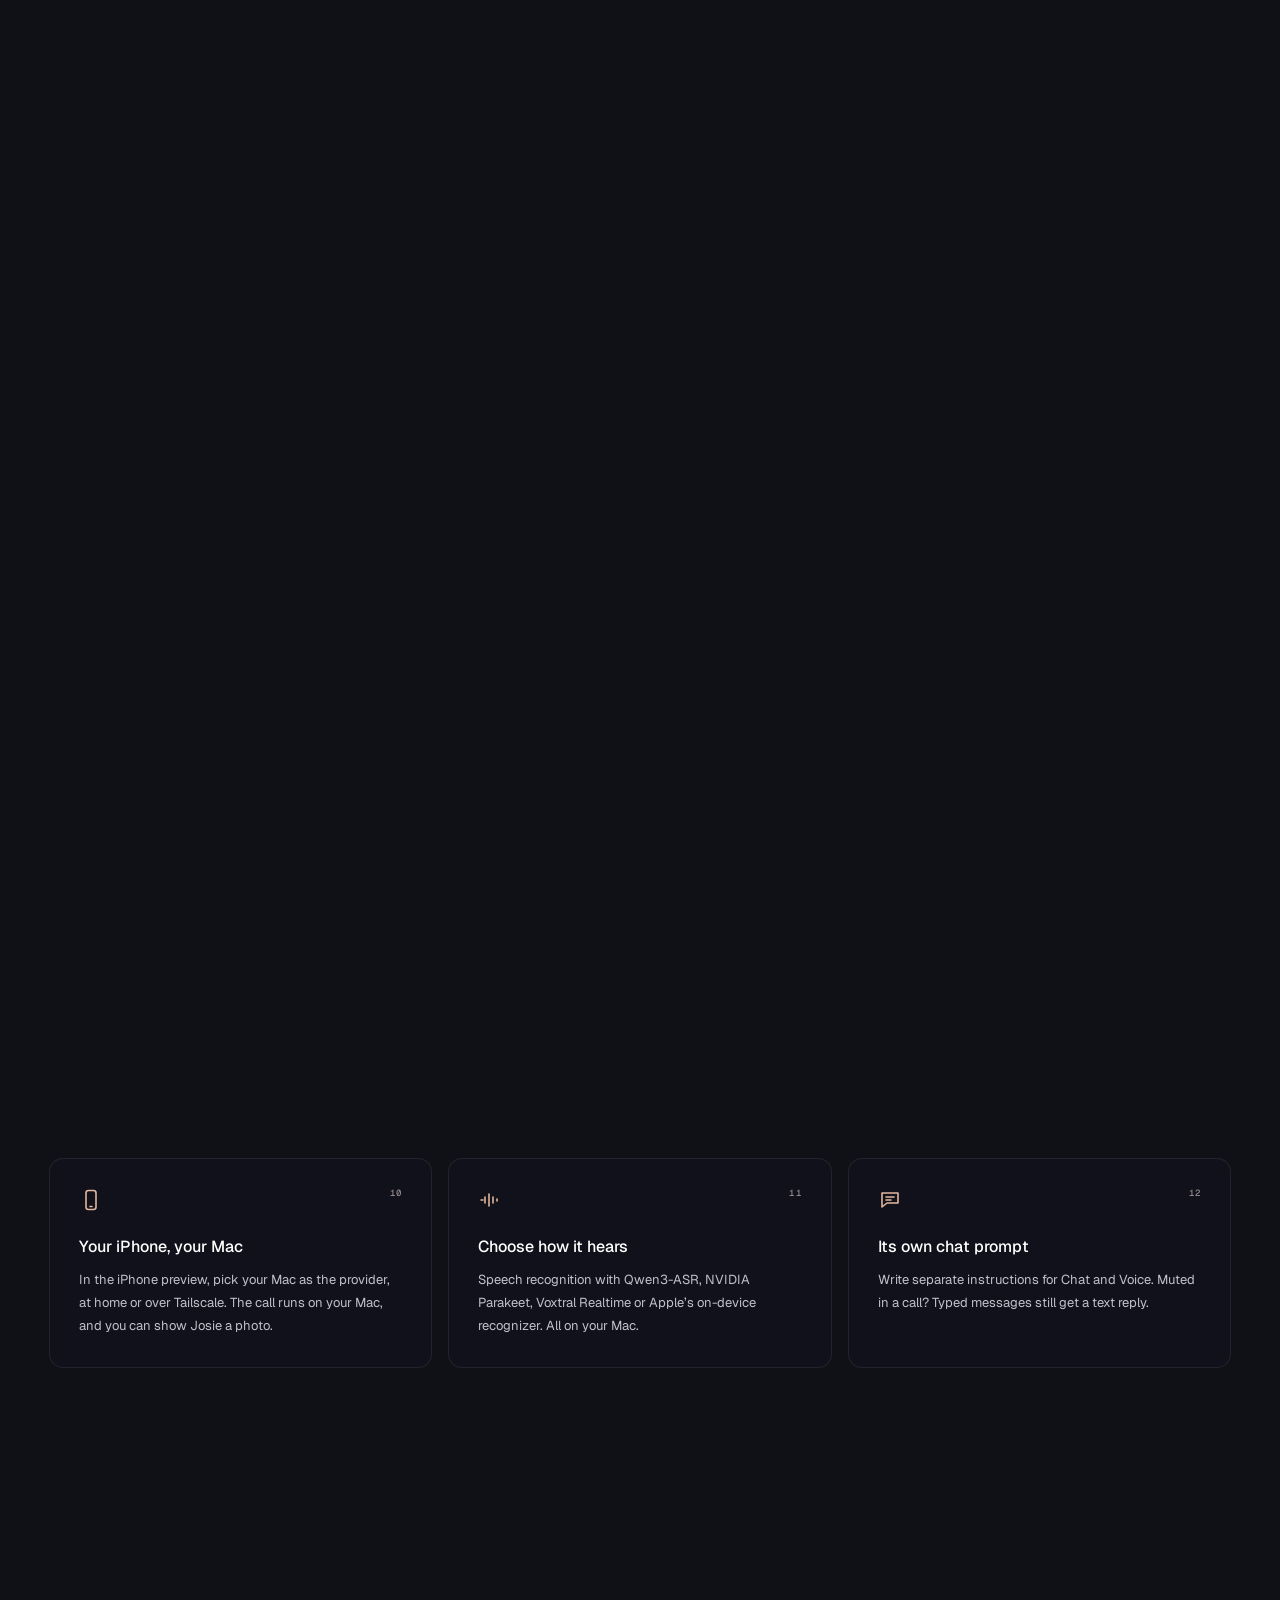
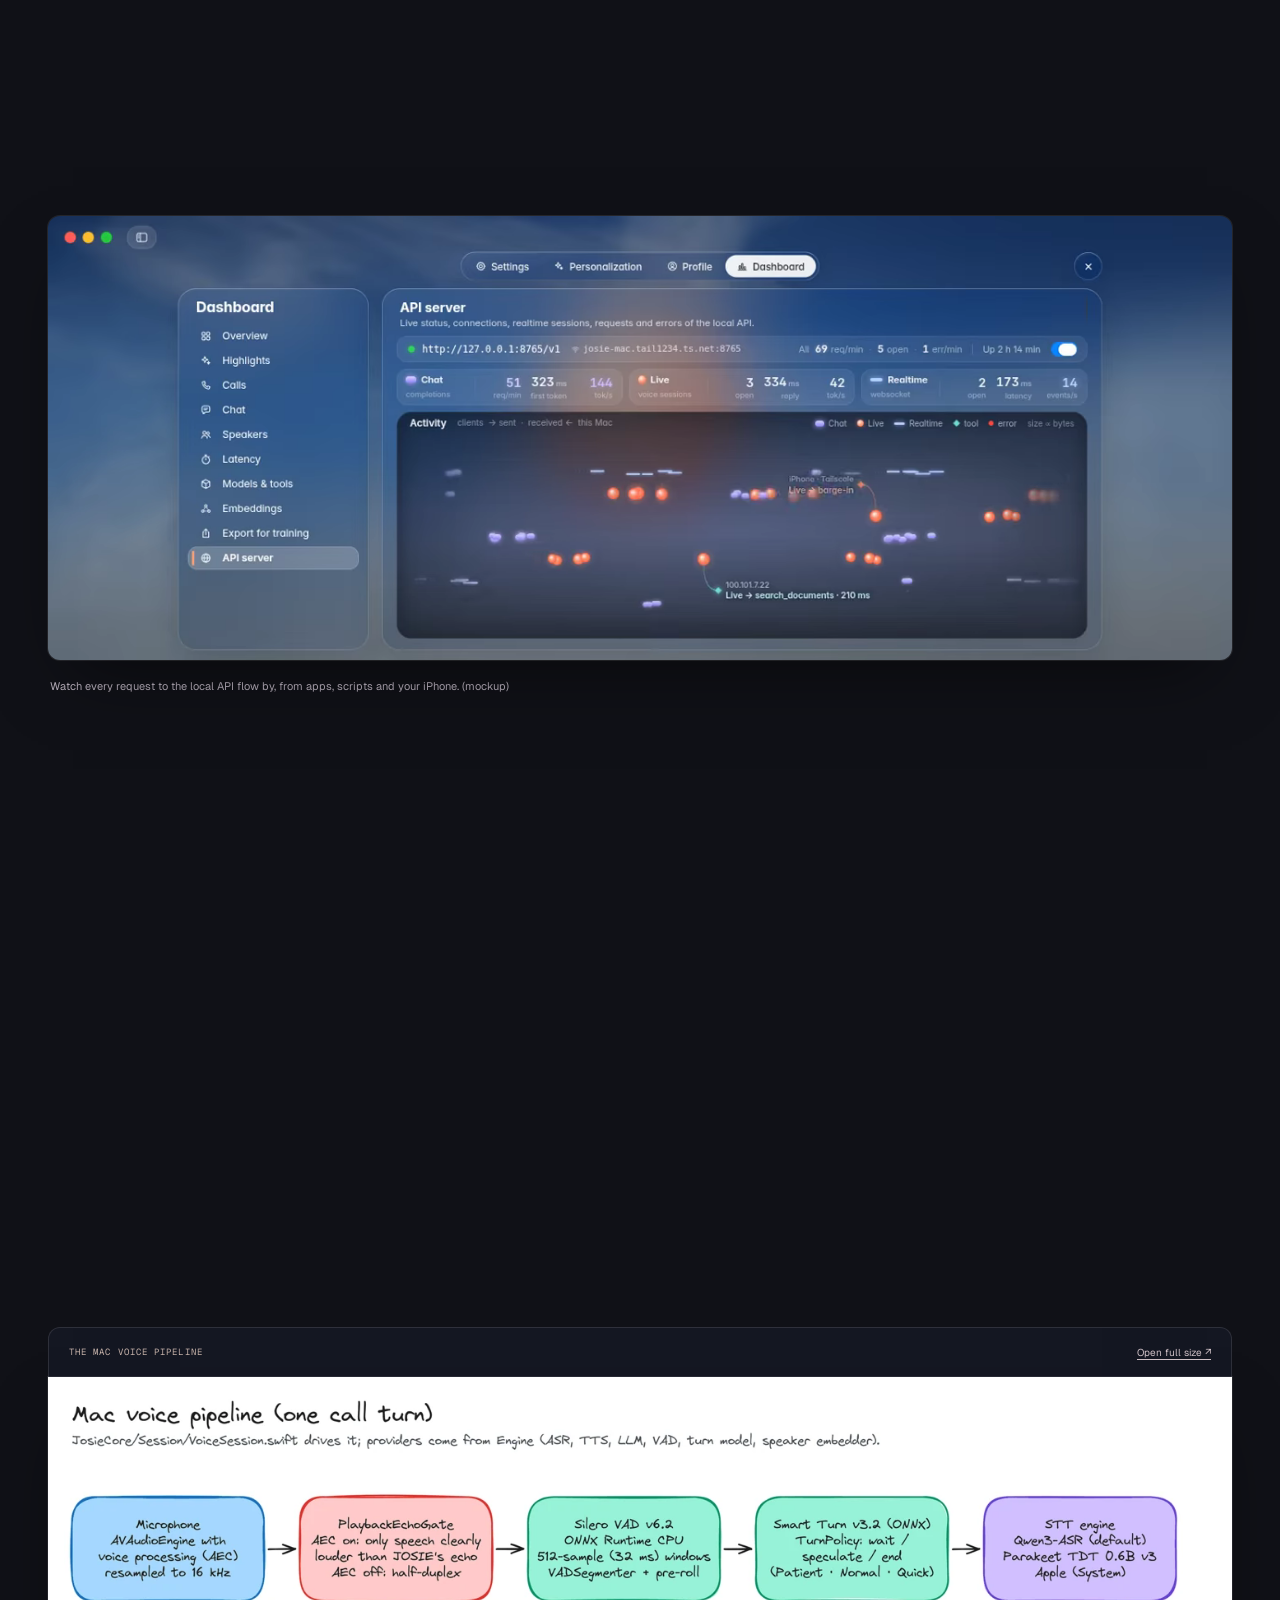
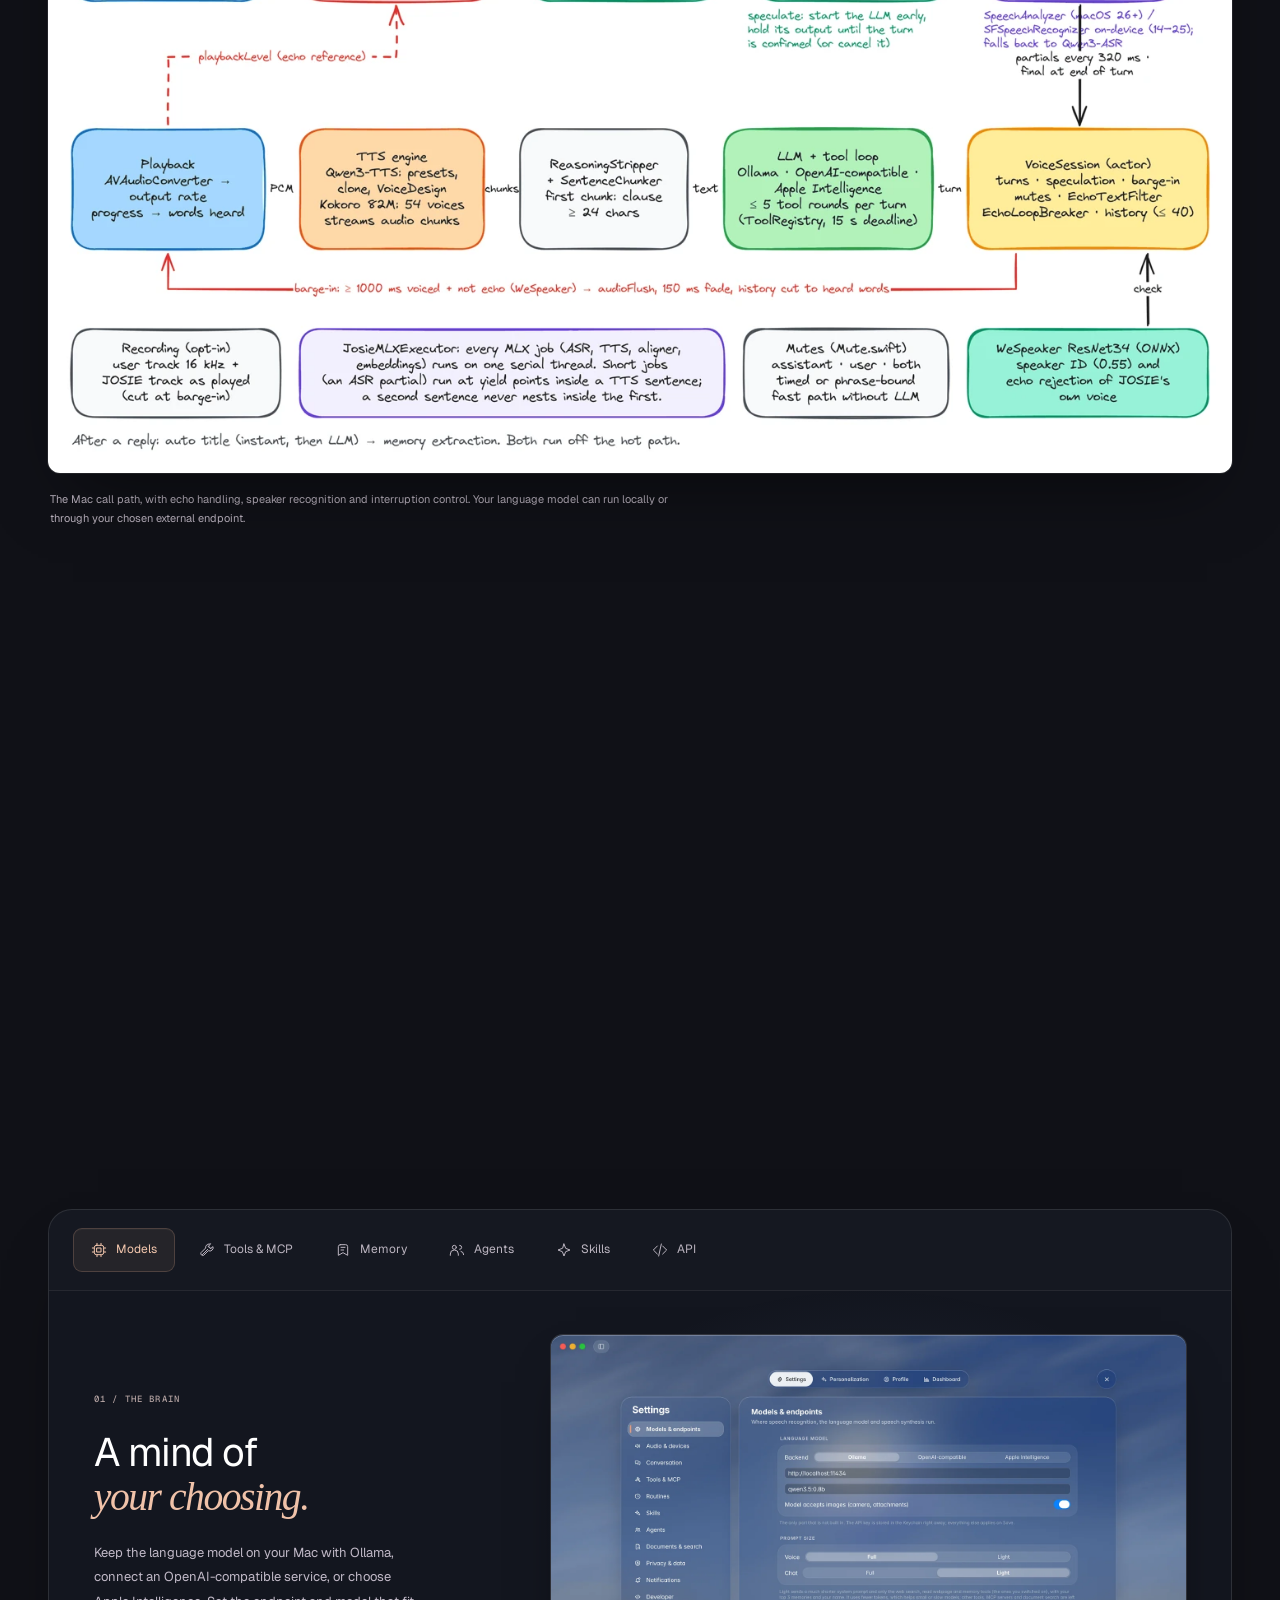
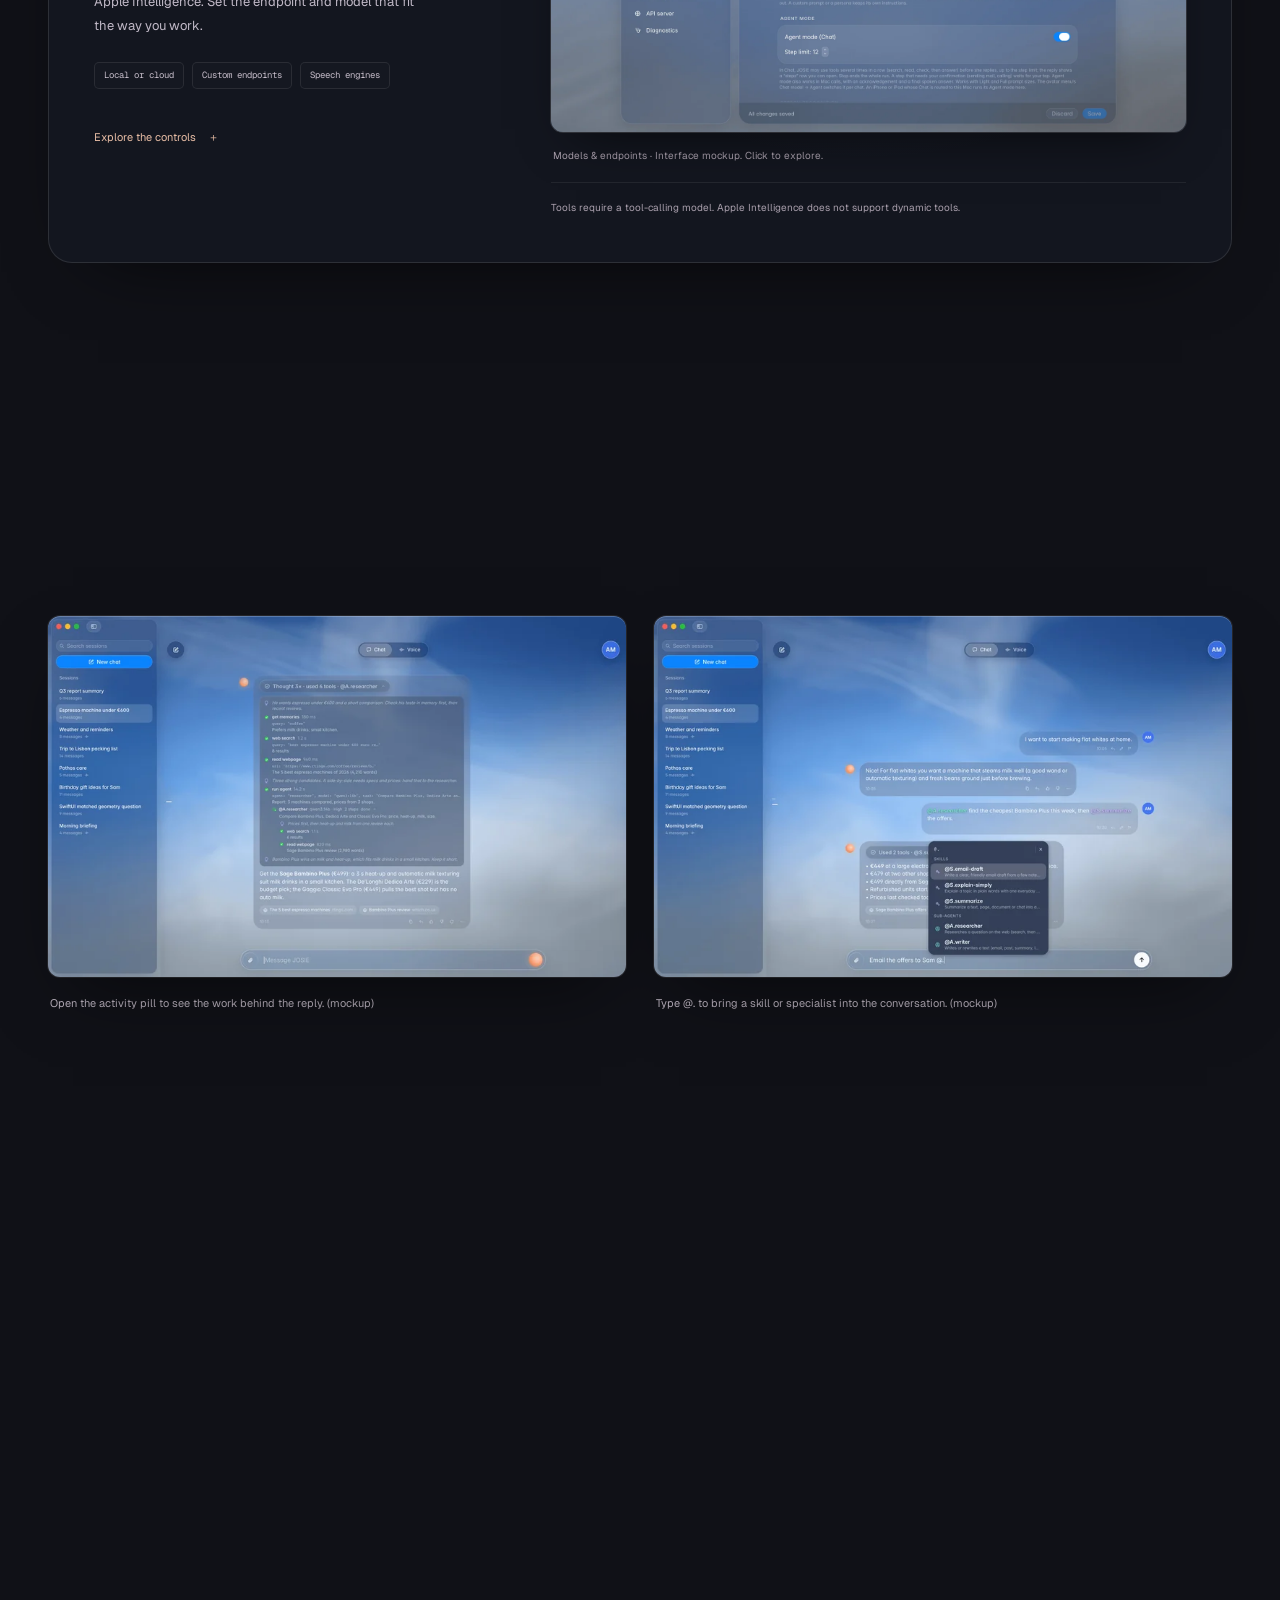
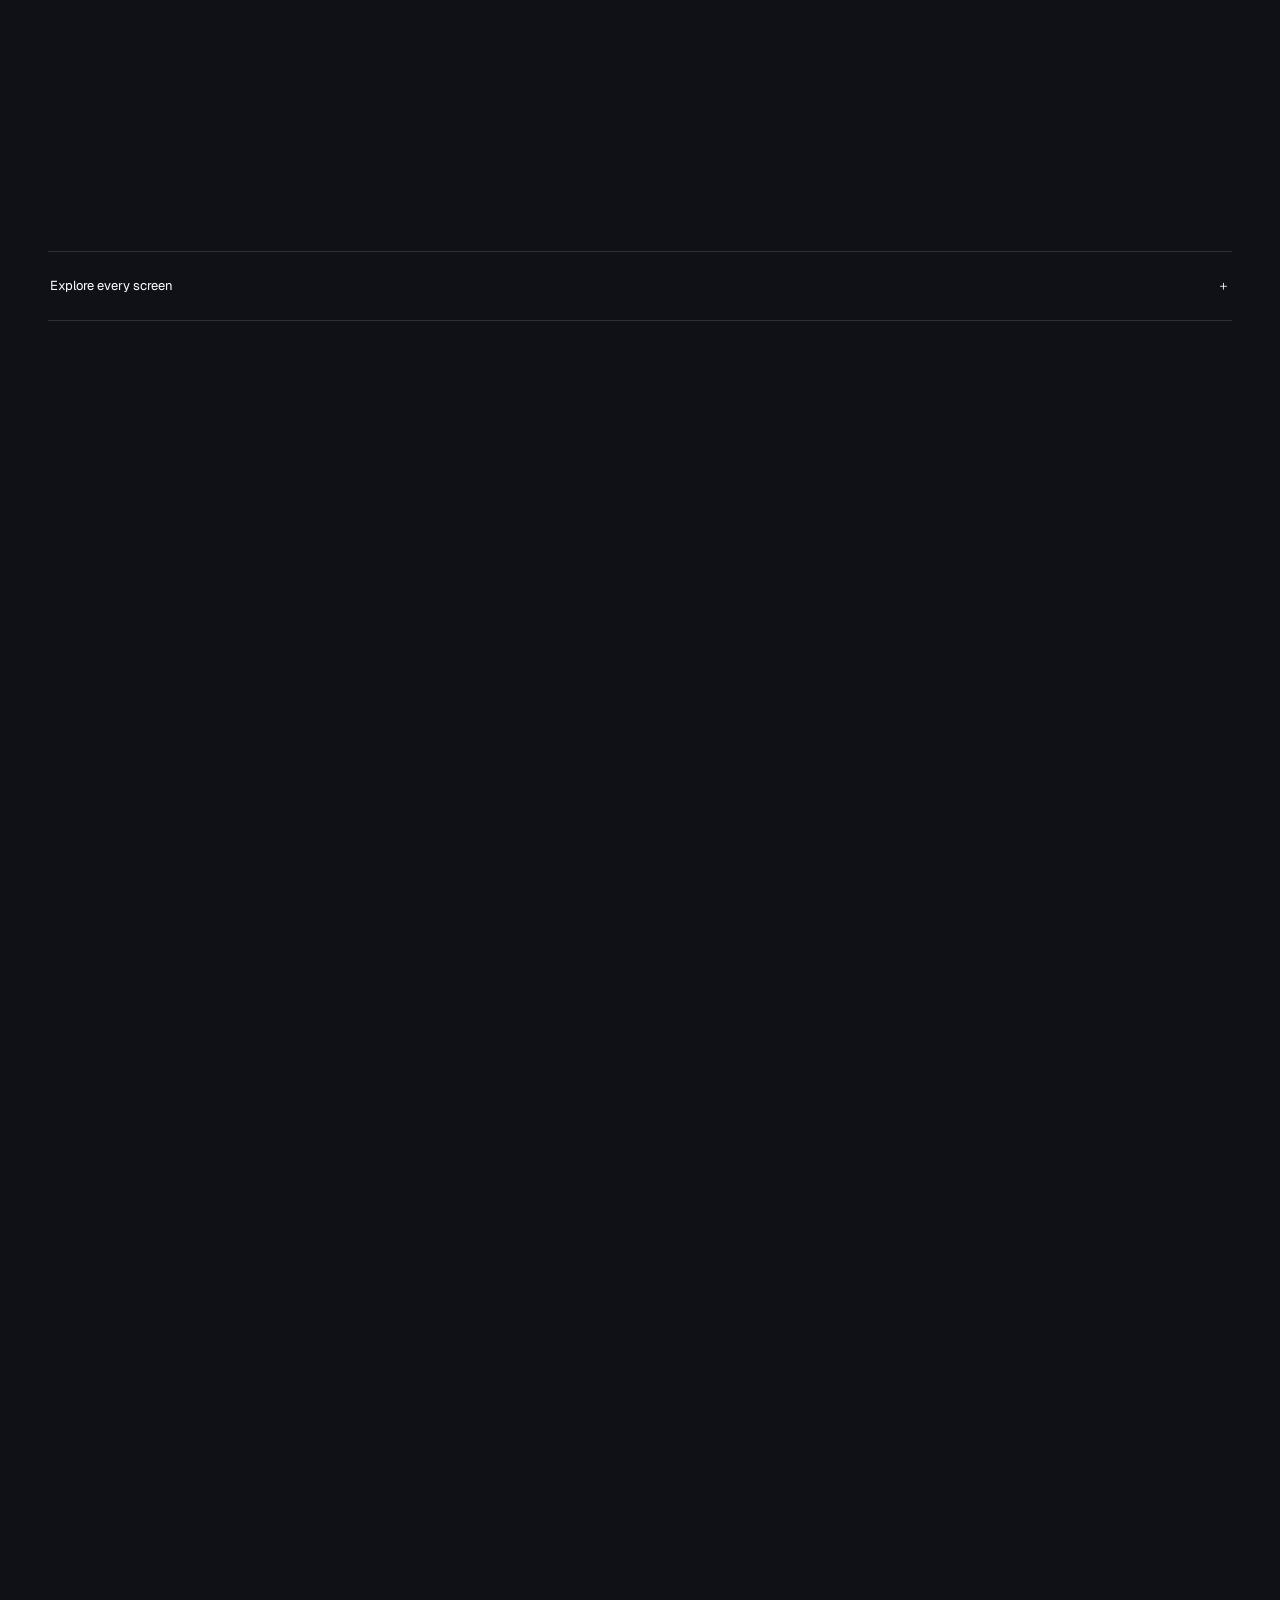
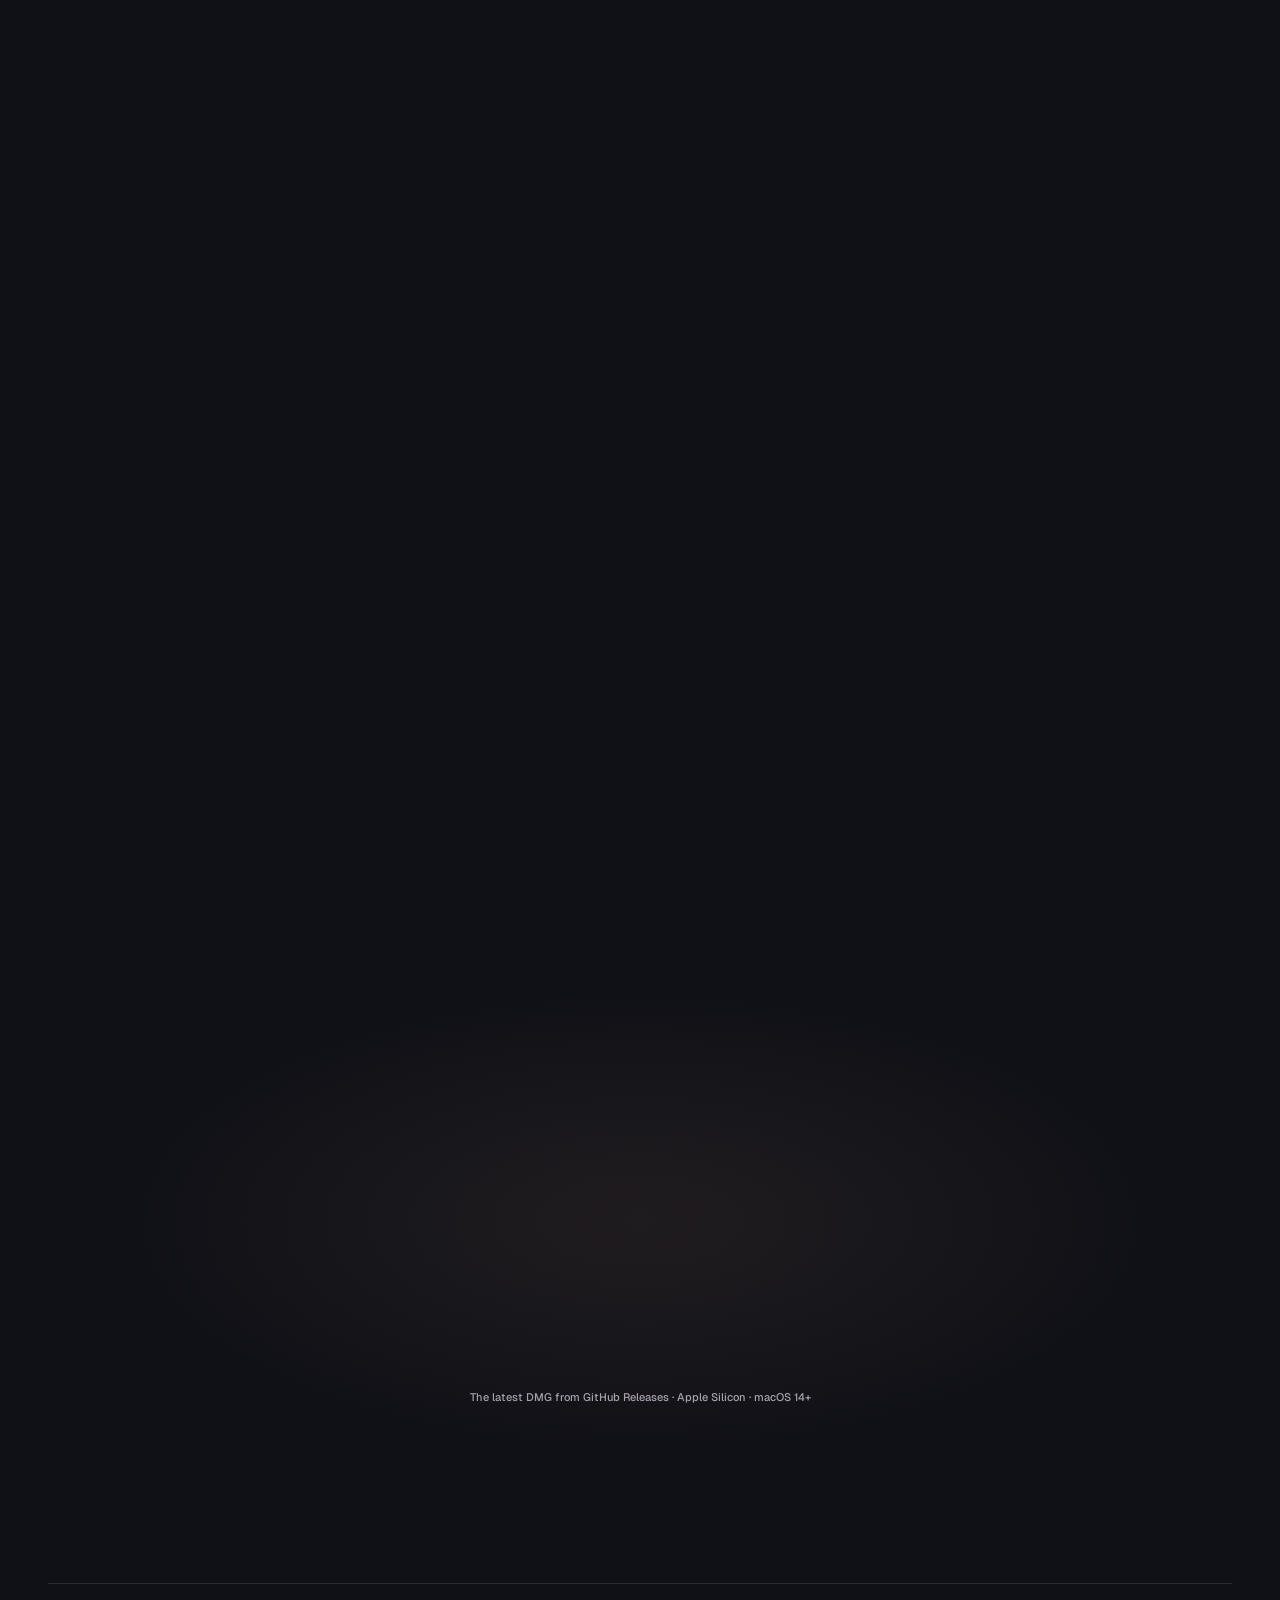
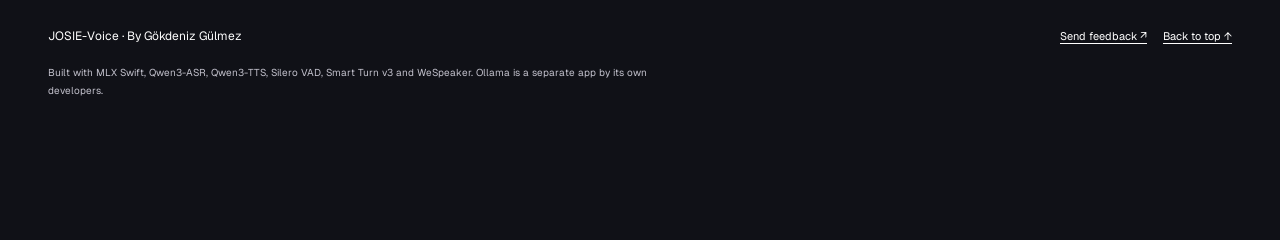
==== commit 9963b914: "Refine customization showcase and version page assets" ====
--- a/docs/index.html
+++ b/docs/index.html
@@ -11,8 +11,8 @@
       rel="stylesheet"
       href="https://fonts.googleapis.com/css2?family=Geist:wght@400;500;600&family=Geist+Mono:wght@400&display=swap"
     />
-    <link rel="stylesheet" href="styles.css" />
-    <link rel="stylesheet" href="hero.css" />
+    <link rel="stylesheet" href="styles.css?v=9010a03f9f" />
+    <link rel="stylesheet" href="hero.css?v=f803c00533" />
     <style>
       :root, :root[data-theme] {
         color-scheme: dark;
@@ -259,7 +259,8 @@
         .x-btn, .x-clock button { transition: none; }
       }
     </style>
-    <link rel="stylesheet" href="redesign.css" />
+    <link rel="stylesheet" href="redesign.css?v=15735a5ff8" />
+    <link rel="stylesheet" href="customization.css?v=6e22603acb" />
     <meta name="description" content="Meet JOSIE. A personal voice and chat assistant for your Mac. Natural conversation, real actions, and on-device voice. Free for Apple Silicon." />
   </head>
   <body>
@@ -394,109 +395,115 @@
 
         <section class="x-sec customization" id="customize" aria-labelledby="customize-title">
           <p class="x-eye x-reveal">05 · Make it yours</p>
-          <h2 class="x-h x-reveal" id="customize-title"><b>A little personality.</b><i>A lot of possibility.</i></h2>
-          <p class="x-lede x-reveal">Choose the models behind the conversation, the tools within reach, and the things worth remembering. Start simple. Make room for more when you want it.</p>
+          <h2 class="x-h x-reveal" id="customize-title"><b>Make JOSIE</b><i>your own.</i></h2>
+          <p class="x-lede x-reveal">Choose what powers JOSIE, what it can access, and how it works with you.</p>
           <div class="custom-explorer x-reveal">
             <div class="custom-tabs" role="tablist" aria-label="Explore JOSIE customization">
-              <button type="button" role="tab" id="custom-tab-models" aria-controls="custom-panel-models" aria-selected="true" tabindex="0"><span>01</span>Models &amp; endpoints</button>
-              <button type="button" role="tab" id="custom-tab-tools" aria-controls="custom-panel-tools" aria-selected="false" tabindex="-1"><span>02</span>Tools &amp; MCP</button>
-              <button type="button" role="tab" id="custom-tab-memory" aria-controls="custom-panel-memory" aria-selected="false" tabindex="-1"><span>03</span>Memory &amp; knowledge</button>
-              <button type="button" role="tab" id="custom-tab-agents" aria-controls="custom-panel-agents" aria-selected="false" tabindex="-1"><span>04</span>Agents &amp; model pools</button>
-              <button type="button" role="tab" id="custom-tab-skills" aria-controls="custom-panel-skills" aria-selected="false" tabindex="-1"><span>05</span>Skills &amp; personality</button>
-              <button type="button" role="tab" id="custom-tab-api" aria-controls="custom-panel-api" aria-selected="false" tabindex="-1"><span>06</span>Your Mac as an endpoint</button>
+              <button type="button" role="tab" id="custom-tab-models" aria-controls="custom-panel-models" aria-selected="true" tabindex="0"><svg viewBox="0 0 24 24" aria-hidden="true"><rect x="5" y="5" width="14" height="14" rx="3"/><path d="M9 9h6v6H9zM9 2v3m6-3v3M9 19v3m6-3v3M2 9h3m-3 6h3m14-6h3m-3 6h3"/></svg><span>Models</span></button>
+              <button type="button" role="tab" id="custom-tab-tools" aria-controls="custom-panel-tools" aria-selected="false" tabindex="-1"><svg viewBox="0 0 24 24" aria-hidden="true"><path d="m14 6 4 4M5 19l8-8M15 3a5 5 0 0 0-5 6L3 16a3 3 0 0 0 4 4l7-7a5 5 0 0 0 7-6l-4 3-3-3 3-4z"/></svg><span>Tools & MCP</span></button>
+              <button type="button" role="tab" id="custom-tab-memory" aria-controls="custom-panel-memory" aria-selected="false" tabindex="-1"><svg viewBox="0 0 24 24" aria-hidden="true"><path d="M8 4h8a3 3 0 0 1 3 3v13l-7-4-7 4V7a3 3 0 0 1 3-3zM9 8h6m-6 4h4"/></svg><span>Memory</span></button>
+              <button type="button" role="tab" id="custom-tab-agents" aria-controls="custom-panel-agents" aria-selected="false" tabindex="-1"><svg viewBox="0 0 24 24" aria-hidden="true"><circle cx="8" cy="8" r="3"/><path d="M2 20v-2a6 6 0 0 1 12 0v2M16 5a3 3 0 0 1 0 6m2 3a5 5 0 0 1 4 5"/></svg><span>Agents</span></button>
+              <button type="button" role="tab" id="custom-tab-skills" aria-controls="custom-panel-skills" aria-selected="false" tabindex="-1"><svg viewBox="0 0 24 24" aria-hidden="true"><path d="m12 3 2.5 6.5L21 12l-6.5 2.5L12 21l-2.5-6.5L3 12l6.5-2.5z"/></svg><span>Skills</span></button>
+              <button type="button" role="tab" id="custom-tab-api" aria-controls="custom-panel-api" aria-selected="false" tabindex="-1"><svg viewBox="0 0 24 24" aria-hidden="true"><path d="m8 6-6 6 6 6m8-12 6 6-6 6M14 3l-4 18"/></svg><span>API</span></button>
             </div>
             <div class="custom-panel" id="custom-panel-models" role="tabpanel" aria-labelledby="custom-tab-models" tabindex="0">
               <div class="custom-panel-copy">
-                <p class="x-eye">01 / THE BRAIN</p><h3>Your assistant.<br /><i>Your choice of model.</i></h3>
+                <p class="x-eye">01 / THE BRAIN</p><h3>A mind of<br /><i>your choosing.</i></h3>
                 <p>Keep the language model on your Mac with Ollama, connect an OpenAI-compatible service, or choose Apple Intelligence. Set the endpoint and model that fit the way you work.</p>
-                <ul class="custom-points">
+                <div class="custom-capabilities"><span>Local or cloud</span><span>Custom endpoints</span><span>Speech engines</span></div>
+                <details class="custom-more"><summary>Explore the controls <span aria-hidden="true">＋</span></summary><ul class="custom-points">
                   <li><h4>Pick your backend</h4><p>Choose an address and model, including a custom model ID. Image understanding depends on the model you select.</p></li>
                   <li><h4>Tune how it thinks</h4><p>Set Full or Light prompts separately for Voice and Chat, with reasoning controls where the backend supports them.</p></li>
                   <li><h4>Choose how it hears and speaks</h4><p>Choose voices from Qwen3-TTS, Kokoro, Pocket TTS and more; recognition from Qwen3-ASR, Parakeet, Voxtral Realtime or Apple. Set supported sizes and 4-, 6- or 8-bit precisions on your Mac.</p></li>
-                </ul>
+                </ul></details>
               </div>
               <figure class="custom-screen x-shot">
-                <a class="x-zoom" href="images/custom-mac-settings-models-1600.webp"><img src="images/custom-mac-settings-models-800.webp" srcset="images/custom-mac-settings-models-800.webp 800w, images/custom-mac-settings-models-1600.webp 1600w" sizes="(max-width: 900px) 90vw, 720px" width="1600" height="1000" loading="lazy" decoding="async" alt="Models &amp; endpoints showing backend, prompt size and Agent mode controls (mockup)" /></a>
+                <a class="x-zoom" href="images/custom-mac-settings-models-1600.webp"><img src="images/custom-mac-settings-models-800.webp" srcset="images/custom-mac-settings-models-800.webp 800w, images/custom-mac-settings-models-1600.webp 1600w" sizes="(max-width: 700px) 90vw, 65vw" width="1600" height="1000" loading="lazy" decoding="async" alt="Models &amp; endpoints showing backend, prompt size and Agent mode controls (mockup)" /></a>
                 <figcaption>Models &amp; endpoints · Interface mockup. Click to explore.</figcaption>
                 <p class="custom-scope">Tools require a tool-calling model. Apple Intelligence does not support dynamic tools.</p>
               </figure>
             </div>
             <div class="custom-panel" id="custom-panel-tools" role="tabpanel" aria-labelledby="custom-tab-tools" tabindex="0">
               <div class="custom-panel-copy">
-                <p class="x-eye">02 / THE CONNECTIONS</p><h3>Open the right doors.<br /><i>You keep the keys.</i></h3>
+                <p class="x-eye">02 / THE CONNECTIONS</p><h3>Connected.<br /><i>On your terms.</i></h3>
                 <p>Connect the Apple apps you use, turn on web search, and add MCP servers for tools beyond the built-in collection.</p>
-                <ul class="custom-points">
+                <div class="custom-capabilities"><span>Apple apps</span><span>Access controls</span><span>MCP servers</span></div>
+                <details class="custom-more"><summary>Explore the controls <span aria-hidden="true">＋</span></summary><ul class="custom-points">
                   <li><h4>Choose what is available</h4><p>Enable tool groups individually. Apple app integrations start off until you choose to enable them.</p></li>
                   <li><h4>Set the depth of access</h4><p>Use Read, Add or Full where supported: from looking things up to creating, editing or deleting.</p></li>
                   <li><h4>Extend with MCP</h4><p>Bring additional tools into JOSIE through your configured MCP servers. Specialist agents can use a narrower selection.</p></li>
-                </ul>
+                </ul></details>
               </div>
               <figure class="custom-screen x-shot">
-                <a class="x-zoom" href="images/custom-mac-settings-tools-1600.webp"><img src="images/custom-mac-settings-tools-800.webp" srcset="images/custom-mac-settings-tools-800.webp 800w, images/custom-mac-settings-tools-1600.webp 1600w" sizes="(max-width: 900px) 90vw, 720px" width="1600" height="1000" loading="lazy" decoding="async" alt="Tools &amp; MCP with built-in switches and Apple app access depth controls (mockup)" /></a>
+                <a class="x-zoom" href="images/custom-mac-settings-tools-1600.webp"><img src="images/custom-mac-settings-tools-800.webp" srcset="images/custom-mac-settings-tools-800.webp 800w, images/custom-mac-settings-tools-1600.webp 1600w" sizes="(max-width: 700px) 90vw, 65vw" width="1600" height="1000" loading="lazy" decoding="async" alt="Tools &amp; MCP with built-in switches and Apple app access depth controls (mockup)" /></a>
                 <figcaption>Tools &amp; MCP · Interface mockup. Click to explore.</figcaption>
                 <p class="custom-scope">Actions such as sending mail or editing calendar entries pause for an on-screen confirmation.</p>
               </figure>
             </div>
             <div class="custom-panel" id="custom-panel-memory" role="tabpanel" aria-labelledby="custom-tab-memory" tabindex="0">
               <div class="custom-panel-copy">
-                <p class="x-eye">03 / THE CONTEXT</p><h3>Less repeating yourself.<br /><i>More picking up the thread.</i></h3>
+                <p class="x-eye">03 / THE CONTEXT</p><h3>Pick up<br /><i>the thread.</i></h3>
                 <p>Let JOSIE remember useful facts, find something in an earlier conversation, or pull the right passage from your documents.</p>
-                <ul class="custom-points">
+                <div class="custom-capabilities"><span>Personal memory</span><span>Document search</span><span>Past conversations</span></div>
+                <details class="custom-more"><summary>Explore the controls <span aria-hidden="true">＋</span></summary><ul class="custom-points">
                   <li><h4>Remember, retrieve, forget</h4><p>Control the Memory tool and its access depth. Ask JOSIE to remember a fact, recall it later, or forget it.</p></li>
                   <li><h4>Search your own context</h4><p>Enable document search and past-conversation search independently, with optional automatic context retrieval.</p></li>
                   <li><h4>Tune what comes back</h4><p>Adjust chunk size, overlap, passage counts, recent turns and similarity thresholds in Documents &amp; search.</p></li>
-                </ul>
+                </ul></details>
               </div>
               <figure class="custom-screen x-shot">
-                <a class="x-zoom" href="images/custom-mac-settings-retrieval-1600.webp"><img src="images/custom-mac-settings-retrieval-800.webp" srcset="images/custom-mac-settings-retrieval-800.webp 800w, images/custom-mac-settings-retrieval-1600.webp 1600w" sizes="(max-width: 900px) 90vw, 720px" width="1600" height="1000" loading="lazy" decoding="async" alt="Documents &amp; search retrieval controls for chunks, overlap, passages and similarity (mockup)" /></a>
+                <a class="x-zoom" href="images/custom-mac-settings-retrieval-1600.webp"><img src="images/custom-mac-settings-retrieval-800.webp" srcset="images/custom-mac-settings-retrieval-800.webp 800w, images/custom-mac-settings-retrieval-1600.webp 1600w" sizes="(max-width: 700px) 90vw, 65vw" width="1600" height="1000" loading="lazy" decoding="async" alt="Documents &amp; search retrieval controls for chunks, overlap, passages and similarity (mockup)" /></a>
                 <figcaption>Memory &amp; knowledge · Interface mockup. Click to explore.</figcaption>
                 <p class="custom-scope">Local storage does not mean every model is local: retrieved context can be sent to your chosen model provider.</p>
               </figure>
             </div>
             <div class="custom-panel" id="custom-panel-agents" role="tabpanel" aria-labelledby="custom-tab-agents" tabindex="0">
               <div class="custom-panel-copy">
-                <p class="x-eye">04 / THE TEAM</p><h3>One conversation.<br /><i>A few extra minds.</i></h3>
+                <p class="x-eye">04 / THE TEAM</p><h3>A little help.<br /><i>A lot more done.</i></h3>
                 <p>Turn on Agent mode for work that takes several steps. JOSIE can search, read, check and hand a focused task to a specialist before answering.</p>
-                <ul class="custom-points">
+                <div class="custom-capabilities"><span>Specialist agents</span><span>Model pools</span><span>Background work</span></div>
+                <details class="custom-more"><summary>Explore the controls <span aria-hidden="true">＋</span></summary><ul class="custom-points">
                   <li><h4>Make specialists your own</h4><p>Give each agent instructions, allowed tools, MCP servers, skills and a step limit. Call one in with @A.name.</p></li>
                   <li><h4>Match the model to the task</h4><p>Build a pool of up to four backend models with capability notes and supported reasoning depths. JOSIE picks per task.</p></li>
                   <li><h4>Keep the conversation moving</h4><p>On the Mac, optional background helpers can continue working while you chat and deliver their reports when done.</p></li>
-                </ul>
+                </ul></details>
               </div>
               <figure class="custom-screen x-shot">
-                <a class="x-zoom" href="images/custom-mac-settings-subagent-models-1600.webp"><img src="images/custom-mac-settings-subagent-models-800.webp" srcset="images/custom-mac-settings-subagent-models-800.webp 800w, images/custom-mac-settings-subagent-models-1600.webp 1600w" sizes="(max-width: 900px) 90vw, 720px" width="1600" height="1000" loading="lazy" decoding="async" alt="Agents settings with a model pool, capability notes and reasoning depth choices (mockup)" /></a>
+                <a class="x-zoom" href="images/custom-mac-settings-subagent-models-1600.webp"><img src="images/custom-mac-settings-subagent-models-800.webp" srcset="images/custom-mac-settings-subagent-models-800.webp 800w, images/custom-mac-settings-subagent-models-1600.webp 1600w" sizes="(max-width: 700px) 90vw, 65vw" width="1600" height="1000" loading="lazy" decoding="async" alt="Agents settings with a model pool, capability notes and reasoning depth choices (mockup)" /></a>
                 <figcaption>Agents &amp; model pools · Interface mockup. Click to explore.</figcaption>
                 <p class="custom-scope">Agent mode and sub-agents are opt-in. Each helper’s tools stay within the access you gave JOSIE.</p>
               </figure>
             </div>
             <div class="custom-panel" id="custom-panel-skills" role="tabpanel" aria-labelledby="custom-tab-skills" tabindex="0">
               <div class="custom-panel-copy">
-                <p class="x-eye">05 / THE WAY IT WORKS</p><h3>Your way of doing things.<br /><i>Worth remembering.</i></h3>
+                <p class="x-eye">05 / THE WAY IT WORKS</p><h3>Your habits.<br /><i>Its instructions.</i></h3>
                 <p>Turn a useful set of instructions into a reusable skill. Keep your preferred writing style, meeting format or explanation approach close at hand.</p>
-                <ul class="custom-points">
+                <div class="custom-capabilities"><span>Markdown skills</span><span>@ mentions</span><span>Custom personas</span></div>
+                <details class="custom-more"><summary>Explore the controls <span aria-hidden="true">＋</span></summary><ul class="custom-points">
                   <li><h4>Edit plain Markdown</h4><p>Add and manage skills in Settings, or edit their Markdown files. Enable only the skills you want JOSIE to use.</p></li>
                   <li><h4>Call one in when it matters</h4><p>Type @S.name to attach a skill to a message. The @. picker helps you find both skills and specialist agents.</p></li>
                   <li><h4>Give JOSIE a personality</h4><p>Choose a persona or write custom instructions, with a voice and orb colour to match. Voice and Chat can have different prompts.</p></li>
-                </ul>
+                </ul></details>
               </div>
               <figure class="custom-screen x-shot">
-                <a class="x-zoom" href="images/custom-mac-settings-skills-1600.webp"><img src="images/custom-mac-settings-skills-800.webp" srcset="images/custom-mac-settings-skills-800.webp 800w, images/custom-mac-settings-skills-1600.webp 1600w" sizes="(max-width: 900px) 90vw, 720px" width="1600" height="1000" loading="lazy" decoding="async" alt="Skills settings with reusable instruction files and individual enable switches (mockup)" /></a>
+                <a class="x-zoom" href="images/custom-mac-settings-skills-1600.webp"><img src="images/custom-mac-settings-skills-800.webp" srcset="images/custom-mac-settings-skills-800.webp 800w, images/custom-mac-settings-skills-1600.webp 1600w" sizes="(max-width: 700px) 90vw, 65vw" width="1600" height="1000" loading="lazy" decoding="async" alt="Skills settings with reusable instruction files and individual enable switches (mockup)" /></a>
                 <figcaption>Skills &amp; personality · Interface mockup. Click to explore.</figcaption>
                 <p class="custom-scope">Skills load on demand. Proposed skill or agent edits are saved only after you confirm them.</p>
               </figure>
             </div>
             <div class="custom-panel" id="custom-panel-api" role="tabpanel" aria-labelledby="custom-tab-api" tabindex="0">
               <div class="custom-panel-copy">
-                <p class="x-eye">06 / BEYOND THE WINDOW</p><h3>A familiar API.<br /><i>Your Mac underneath.</i></h3>
+                <p class="x-eye">06 / BEYOND THE WINDOW</p><h3>Your Mac.<br /><i>Beyond the app.</i></h3>
                 <p>Turn on JOSIE’s optional OpenAI-compatible server to use the Mac’s configured pipeline from other apps, scripts, or the iPhone and iPad preview.</p>
-                <ul class="custom-points">
+                <div class="custom-capabilities"><span>Chat & audio</span><span>Embeddings</span><span>Phone ↔ Mac</span></div>
+                <details class="custom-more"><summary>Explore the controls <span aria-hidden="true">＋</span></summary><ul class="custom-points">
                   <li><h4>More than text</h4><p>Endpoints cover chat completions, speech recognition, speech synthesis, embeddings and realtime sessions.</p></li>
                   <li><h4>Choose where it is reachable</h4><p>The server starts off and binds to localhost when enabled. LAN access and API keys are controlled in Settings.</p></li>
                   <li><h4>Bring the Mac to your phone</h4><p>Add your Mac as a provider on iPhone or iPad over your network or Tailscale. The Mac hosts the models and agent features.</p></li>
-                </ul>
+                </ul></details>
               </div>
               <figure class="custom-screen x-shot">
-                <a class="x-zoom" href="images/custom-mac-settings-api-1600.webp"><img src="images/custom-mac-settings-api-800.webp" srcset="images/custom-mac-settings-api-800.webp 800w, images/custom-mac-settings-api-1600.webp 1600w" sizes="(max-width: 900px) 90vw, 720px" width="1600" height="1000" loading="lazy" decoding="async" alt="API server settings with LAN access, port and a hidden API key (mockup)" /></a>
+                <a class="x-zoom" href="images/custom-mac-settings-api-1600.webp"><img src="images/custom-mac-settings-api-800.webp" srcset="images/custom-mac-settings-api-800.webp 800w, images/custom-mac-settings-api-1600.webp 1600w" sizes="(max-width: 700px) 90vw, 65vw" width="1600" height="1000" loading="lazy" decoding="async" alt="API server settings with LAN access, port and a hidden API key (mockup)" /></a>
                 <figcaption>Your Mac as an endpoint · Interface mockup. Click to explore.</figcaption>
                 <p class="custom-scope">Audio and local embedding requests use supported models already loaded on the Mac; the API does not load them for you.</p>
               </figure>
@@ -1173,10 +1180,10 @@
         });
       })();
     </script>
-    <script src="main.js"></script>
-    <script src="redesign.js"></script>
-    <script src="download.js"></script>
-    <script src="customization.js"></script>
+    <script src="main.js?v=18f0a30fb3"></script>
+    <script src="redesign.js?v=70f6228c18"></script>
+    <script src="download.js?v=c798d3a9b6"></script>
+    <script src="customization.js?v=2ad6612072"></script>
     <script async src="https://platform.x.com/widgets.js" charset="utf-8"></script>
     <script>
       /* Liquid Glass refraction: one displacement map per glass size. Pixels near the rounded edge are
--- a/docs/redesign.css
+++ b/docs/redesign.css
@@ -166,32 +166,6 @@
 .download-status { position: fixed; bottom: 75px; left: 50%; transform: translateX(-50%); z-index: 50; width: max-content; max-width: calc(100% - 32px); padding: 16px 20px; border: 1px solid #f4b99b40; border-radius: 12px; background: #151923f5; color: #e9d4c7; font-size: 12px; line-height: 1.7; box-shadow: 0 10px 40px #0005; }
 .download-status a { display: inline-block; margin-left: 5px; text-underline-offset: 3px; }
 @media (max-width: 390px) { .x-nav .x-brand { padding-right: 4px; }.x-nav > .x-btn--sm { padding-inline: 12px; } }
-/* Customization is an explorable product story, with full content as the fallback. */
-.custom-tabs { display: none; }
-.custom-explorer { margin-top: 42px; border: 1px solid #ffffff1a; border-radius: 18px; background: linear-gradient(145deg, #ffffff06, #11141e59); overflow: hidden; }
-.custom-explorer.is-enhanced .custom-tabs { display: grid; grid-template-columns: repeat(6, minmax(0, 1fr)); gap: 0; border-bottom: 1px solid #ffffff18; padding: 8px 12px 0; }
-.custom-tabs button { display: flex; flex-direction: column; align-items: flex-start; justify-content: center; gap: 8px; min-height: 80px; padding: 14px; border: 0; border-bottom: 2px solid transparent; background: transparent; color: #aaa4b1; font-size: 11px; text-align: left; cursor: pointer; transition: color .25s, background .25s, border-color .25s; }
-.custom-tabs button span { font: 9px/1 var(--mono); color: #847b85; }
-.custom-tabs button:hover { background: #ffffff05; color: #fff; }
-.custom-tabs button[aria-selected="true"] { color: #f3c4ac; border-bottom-color: #f4b99b; background: linear-gradient(0deg, #f4b99b0c, transparent); }
-.custom-tabs button[aria-selected="true"] span { color: #e7b69c; }
-.custom-tabs button:focus-visible { outline-offset: -5px; border-radius: 6px; }
-.custom-panel { display: grid; grid-template-columns: .85fr 1.15fr; gap: clamp(28px, 4vw, 50px); align-items: start; padding: clamp(24px, 3.2vw, 42px); }
-.custom-panel[hidden] { display: none; }
-.custom-panel + .custom-panel { border-top: 1px solid #ffffff18; }
-.is-enhanced .custom-panel { border-top: 0; animation: custom-arrive .45s var(--ease-out) both; }
-.custom-panel-copy .x-eye { font-size: 8px; margin-bottom: 22px; color: #c3a492; }
-.custom-panel h3, .agent-story h3 { font-size: clamp(27px, 3vw, 38px); font-weight: 400; line-height: 1.16; letter-spacing: -1.2px; }
-.custom-panel h3 i, .agent-story h3 i { font-family: Georgia, serif; color: #f2c3ad; }
-.custom-panel-copy > p:not(.x-eye) { margin-top: 20px; color: #c3bdc9; font-size: 13px; line-height: 1.85; }
-.custom-points { display: grid; gap: 19px; padding: 0; list-style: none; margin-top: 28px; }
-.custom-points li { padding-left: 16px; border-left: 1px solid #f4b99b48; }
-.custom-points h4 { font-size: 12px; font-weight: 500; color: #ede3e2; margin-bottom: 5px; }
-.custom-points p { font-size: 11px; line-height: 1.8; color: #b5adbc; }
-.custom-screen { margin-top: 12px; min-width: 0; }
-.custom-screen img { aspect-ratio: 16 / 10; object-fit: contain; }
-.custom-screen figcaption { font-size: 10px; }
-.custom-scope { margin-top: 22px; padding-top: 18px; border-top: 1px solid #ffffff16; color: #aaa1b2; font-size: 10px; line-height: 1.8; }
 .agent-story { margin-top: 75px; }
 .agent-story-heading { display: grid; grid-template-columns: 1fr 1fr; align-items: end; gap: 50px; }
 .agent-story-heading > p { font-size: 13px; line-height: 1.9; color: #bbb2c1; max-width: 46ch; }
@@ -200,11 +174,7 @@
 .agent-flow small { display: block; font: 8px/1.4 var(--mono); letter-spacing: .08em; color: #c39a83; margin-bottom: 9px; }
 .agent-flow > b { font-size: 20px; font-weight: 300; color: #a78572; }
 .agent-story-shots { margin-top: 30px; gap: 28px; }
-@keyframes custom-arrive { from { opacity: .25; transform: translateY(8px); } to { opacity: 1; transform: none; } }
-@media (max-width: 1000px) { .custom-tabs button { padding-inline: 10px; font-size: 10px; }.custom-panel { grid-template-columns: 1fr 1.1fr; gap: 24px; }.custom-panel h3 { font-size: 29px; } }
-@media (max-width: 900px) { .custom-panel { grid-template-columns: 1fr; }.custom-panel-copy { max-width: 65ch; }.custom-screen { margin-top: 5px; }.custom-panel h3 { font-size: 36px; } }
-@media (max-width: 760px) { .custom-explorer.is-enhanced .custom-tabs { grid-template-columns: repeat(3, minmax(0, 1fr)); padding: 6px; gap: 4px; }.custom-tabs button { min-height: 65px; padding: 10px; border-radius: 7px 7px 0 0; font-size: 10px; }.custom-tabs button span { font-size: 8px; }.custom-panel { padding: 26px 20px; gap: 24px; }.custom-panel h3 { font-size: 30px; }.custom-panel-copy > p:not(.x-eye) { font-size: 12px; }.custom-points p { font-size: 11px; }.agent-story { margin-top: 55px; }.agent-story-heading { grid-template-columns: 1fr; gap: 24px; }.agent-story-heading > p { max-width: none; font-size: 12px; }.agent-flow { flex-direction: column; align-items: flex-start; gap: 16px; padding: 25px; }.agent-flow > b { transform: rotate(90deg); }.agent-story-shots { grid-template-columns: 1fr; } }
-@media (prefers-reduced-motion: reduce) { .is-enhanced .custom-panel { animation: none; }.custom-tabs button { transition: none; } }
+@media (max-width: 760px) { .agent-story { margin-top: 55px; }.agent-story-heading { grid-template-columns: 1fr; gap: 24px; }.agent-story-heading > p { max-width: none; font-size: 12px; }.agent-flow { flex-direction: column; align-items: flex-start; gap: 16px; padding: 25px; }.agent-flow > b { transform: rotate(90deg); }.agent-story-shots { grid-template-columns: 1fr; } }
 .orb-touch-hint { display: none; }
 @media (hover: none), (pointer: coarse), (prefers-reduced-motion: reduce) { .orb-pointer-hint { display: none; }.orb-touch-hint { display: inline; } }
 /* The engineering sketches sit on paper, with a short readable tour above. */
@@ -234,3 +204,6 @@
 .pipeline-section > .x-note { margin-top: 20px; }
 @media (max-width: 760px) { .pipeline-stages { grid-template-columns: 1fr; gap: 22px; margin-top: 32px; }.pipeline-stages h3 { margin-top: 10px; }.pipeline-diagram-bar { padding: 13px; }.pipeline-diagram-bar > span { font-size: 8px; letter-spacing: .04em; }.pipeline-diagram-bar a { font-size: 9px; }.pipeline-diagram > .x-zoom { padding: 6px; }.pipeline-detail > summary { font-size: 13px; }.pipeline-detail > p { font-size: 12px; } }
 @media (prefers-reduced-motion: reduce) { .pipeline-expand { transition: none; } }
+
+.agent-story h3 { font-size: clamp(27px, 3vw, 38px); font-weight: 400; line-height: 1.16; letter-spacing: -1.2px; }
+.agent-story h3 i { font-family: Georgia, serif; color: #f2c3ad; }
--- a/docs/customization.css
+++ b/docs/customization.css
@@ -0,0 +1,40 @@
+/* Keep this component independent of the general landing-page stylesheet. */
+.customization > .x-lede { max-width: 48ch; }
+.custom-explorer { --customization-ready: 1; margin-top: 34px; border: 1px solid #ffffff1c; border-radius: 24px; background: #141820e8; box-shadow: 0 30px 80px -50px #000; overflow: hidden; }
+.custom-tabs { display: none; }
+.custom-explorer.is-enhanced .custom-tabs { display: flex; flex-wrap: wrap; align-items: center; gap: 6px; padding: 18px 24px; border-bottom: 1px solid #ffffff12; background: #ffffff02; }
+.custom-tabs button { display: inline-flex; align-items: center; justify-content: center; gap: 9px; min-height: 44px; padding: 11px 17px; border: 1px solid transparent; border-radius: 9px; background: transparent; color: #bcb5c1; font: 400 12px/1.4 var(--x-sans); cursor: pointer; transition: color .2s, background .2s, border-color .2s; }
+.custom-tabs svg { width: 16px; height: 16px; fill: none; stroke: currentColor; stroke-width: 1.5; stroke-linecap: round; stroke-linejoin: round; }
+.custom-tabs button:hover { color: #fff; background: #ffffff08; }
+.custom-tabs button[aria-selected="true"] { color: #f4c7ae; background: #edb49313; border-color: #edb49335; box-shadow: inset 0 1px 0 #ffffff08; }
+.custom-tabs button:focus-visible { outline-offset: 3px; }
+.custom-panel { display: grid; grid-template-columns: minmax(0, .78fr) minmax(0, 1.22fr); gap: clamp(24px, 4vw, 52px); align-items: center; padding: clamp(26px, 3.5vw, 46px); }
+.custom-panel[hidden] { display: none; }
+.custom-panel + .custom-panel { border-top: 1px solid #ffffff16; }
+.is-enhanced .custom-panel { border: 0; animation: custom-arrive .4s var(--ease-out) both; }
+.custom-panel-copy { min-width: 0; }
+.custom-panel-copy .x-eye { margin-bottom: 24px; color: #b3a2a1; font-size: 9px; letter-spacing: .13em; }
+.custom-panel h3 { font: 400 clamp(30px, 3.1vw, 43px)/1.12 var(--x-sans); letter-spacing: -1.5px; margin: 0; }
+.custom-panel h3 i { font-family: Georgia, serif; font-weight: 400; color: #f0c2a9; }
+.custom-panel-copy > p:not(.x-eye) { margin-top: 22px; font-size: 13px; line-height: 1.85; color: #c1b9c7; max-width: 36ch; }
+.custom-capabilities { display: flex; flex-wrap: wrap; gap: 8px; margin-top: 24px; }
+.custom-capabilities span { border: 1px solid #ffffff16; border-radius: 5px; padding: 6px 9px; color: #c7becb; font: 9px/1.5 var(--mono); background: #ffffff03; }
+.custom-more { margin-top: 26px; }
+.custom-more > summary { display: flex; align-items: center; gap: 12px; min-height: 44px; list-style: none; cursor: pointer; font-size: 11px; color: #e8bda5; }
+.custom-more > summary::-webkit-details-marker { display: none; }
+.custom-more > summary > span { display: inline-block; transition: transform .2s; }
+.custom-more[open] > summary > span { transform: rotate(45deg); }
+.custom-points { list-style: none; padding: 0; display: grid; gap: 18px; margin: 15px 0 0; }
+.custom-points li { padding-left: 14px; border-left: 1px solid #e8bda53d; }
+.custom-points h4 { font-size: 12px; font-weight: 500; color: #e4dbe5; margin-bottom: 5px; }
+.custom-points p { font-size: 11px; line-height: 1.85; color: #b9afc1; }
+.custom-screen { min-width: 0; margin: 0; position: relative; }
+.custom-screen::before { content: ""; position: absolute; inset: -12% -6% 10%; pointer-events: none; background: radial-gradient(ellipse, #7c9bcd20, transparent 68%); z-index: -1; }
+.custom-screen > .x-zoom { border-radius: 12px; overflow: hidden; background: #24334b; box-shadow: 0 0 0 1px #ffffff21, 0 22px 50px -25px #000b; }
+.custom-screen img { width: 100%; height: auto; aspect-ratio: 16/10; object-fit: contain; }
+.custom-screen figcaption { display: flex; justify-content: flex-start; font-size: 10px; line-height: 1.7; padding-top: 15px; color: #a99fac; }
+.custom-scope { margin-top: 18px; padding-top: 16px; border-top: 1px solid #ffffff12; color: #a99fac; font-size: 10px; line-height: 1.8; }
+@keyframes custom-arrive { from { opacity: .3; transform: translateY(7px); } to { opacity: 1; transform: none; } }
+@media (max-width: 1050px) { .custom-tabs button { padding-inline: 12px; font-size: 11px; }.custom-explorer.is-enhanced .custom-tabs { padding: 14px 18px; gap: 4px; }.custom-panel { grid-template-columns: minmax(0, .9fr) minmax(0, 1.1fr); padding: 30px 26px; gap: 26px; }.custom-panel h3 { font-size: 33px; }.custom-panel-copy > p:not(.x-eye) { font-size: 12px; }.custom-capabilities { gap: 6px; }.custom-capabilities span { font-size: 8px; padding-inline: 7px; } }
+@media (max-width: 700px) { .custom-explorer { border-radius: 18px; }.custom-explorer.is-enhanced .custom-tabs { display: grid; grid-template-columns: repeat(3, minmax(0, 1fr)); padding: 10px; gap: 5px; }.custom-tabs button { padding: 10px 6px; gap: 6px; min-height: 44px; font-size: 10px; }.custom-tabs svg { width: 14px; height: 14px; }.custom-panel { grid-template-columns: 1fr; padding: 28px 20px; gap: 30px; }.custom-panel h3 { font-size: 36px; }.custom-panel-copy .x-eye { margin-bottom: 18px; }.custom-panel-copy > p:not(.x-eye) { max-width: none; font-size: 13px; }.custom-capabilities { margin-top: 20px; }.custom-capabilities span { font-size: 9px; }.custom-more { margin-top: 16px; }.custom-screen figcaption { font-size: 9px; }.custom-scope { margin-top: 14px; font-size: 10px; } }
+@media (prefers-reduced-motion: reduce) { .is-enhanced .custom-panel { animation: none; }.custom-tabs button, .custom-more > summary > span { transition: none; } }
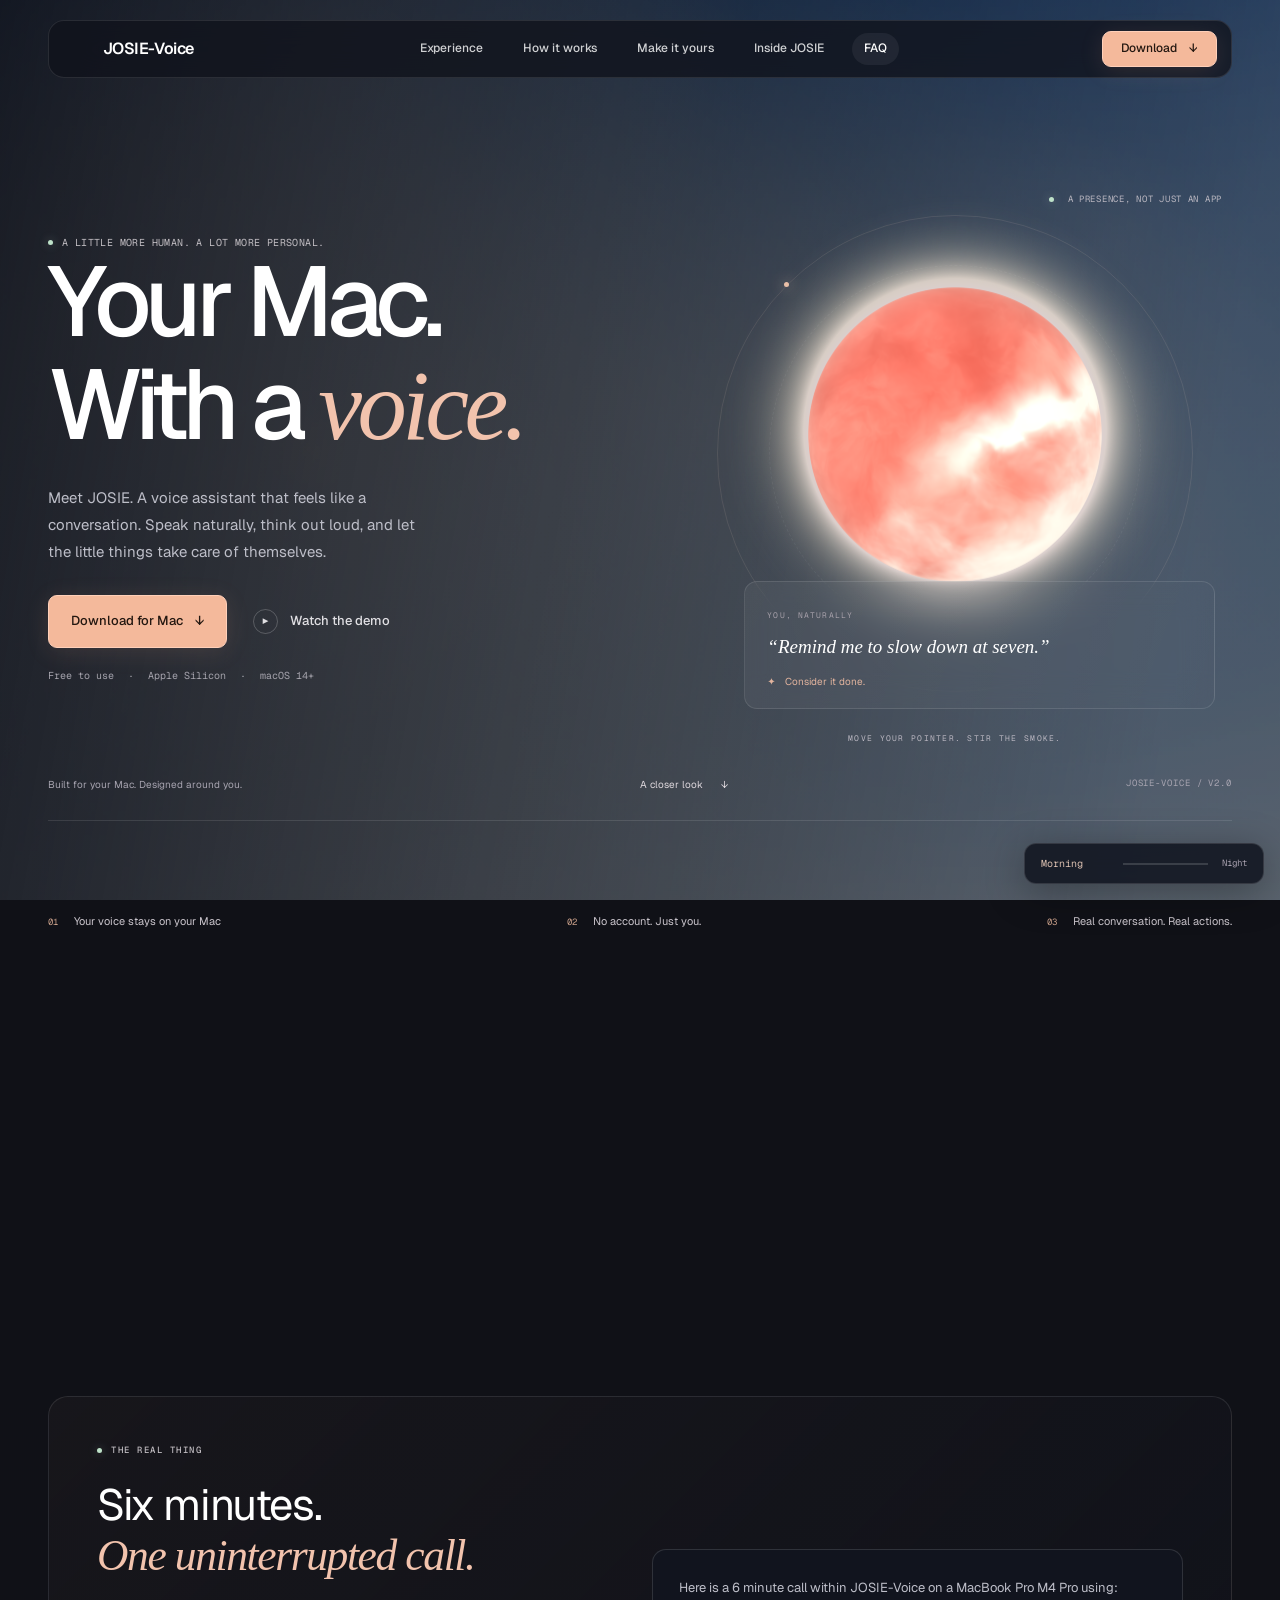
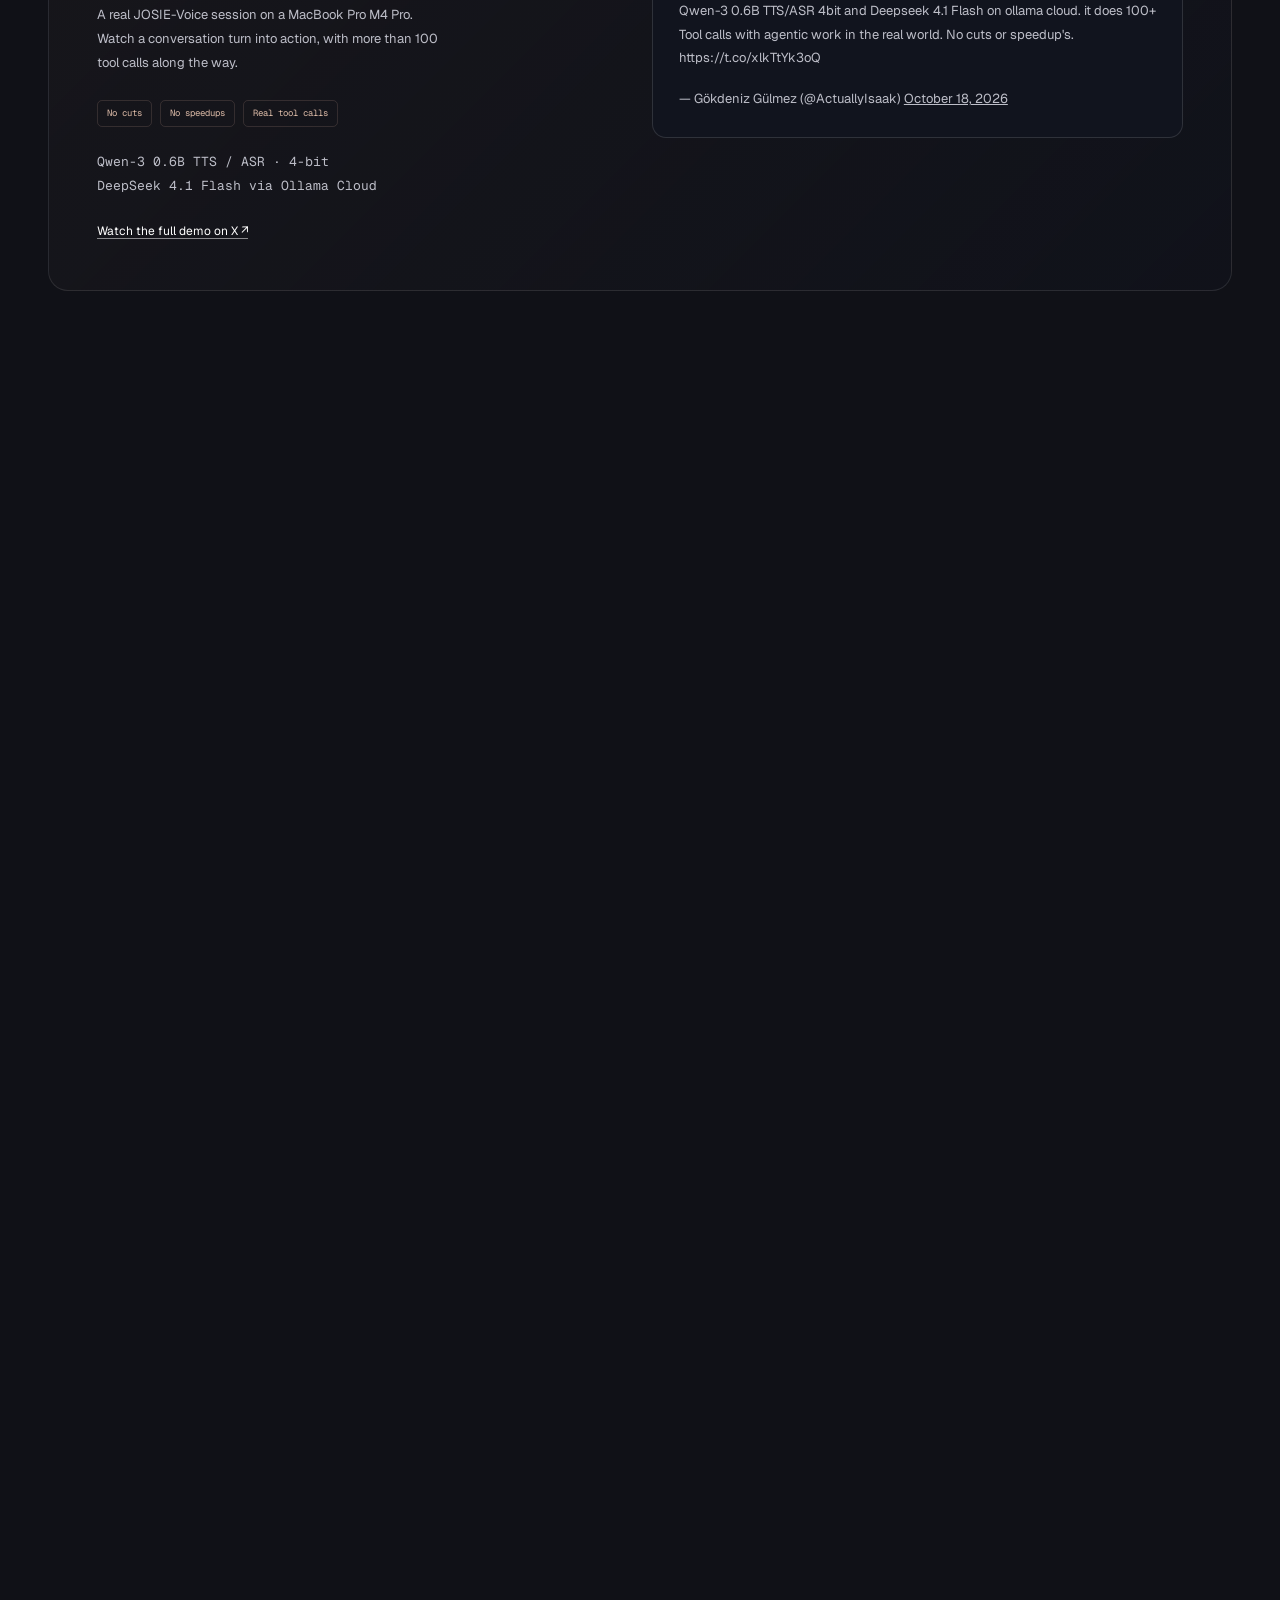
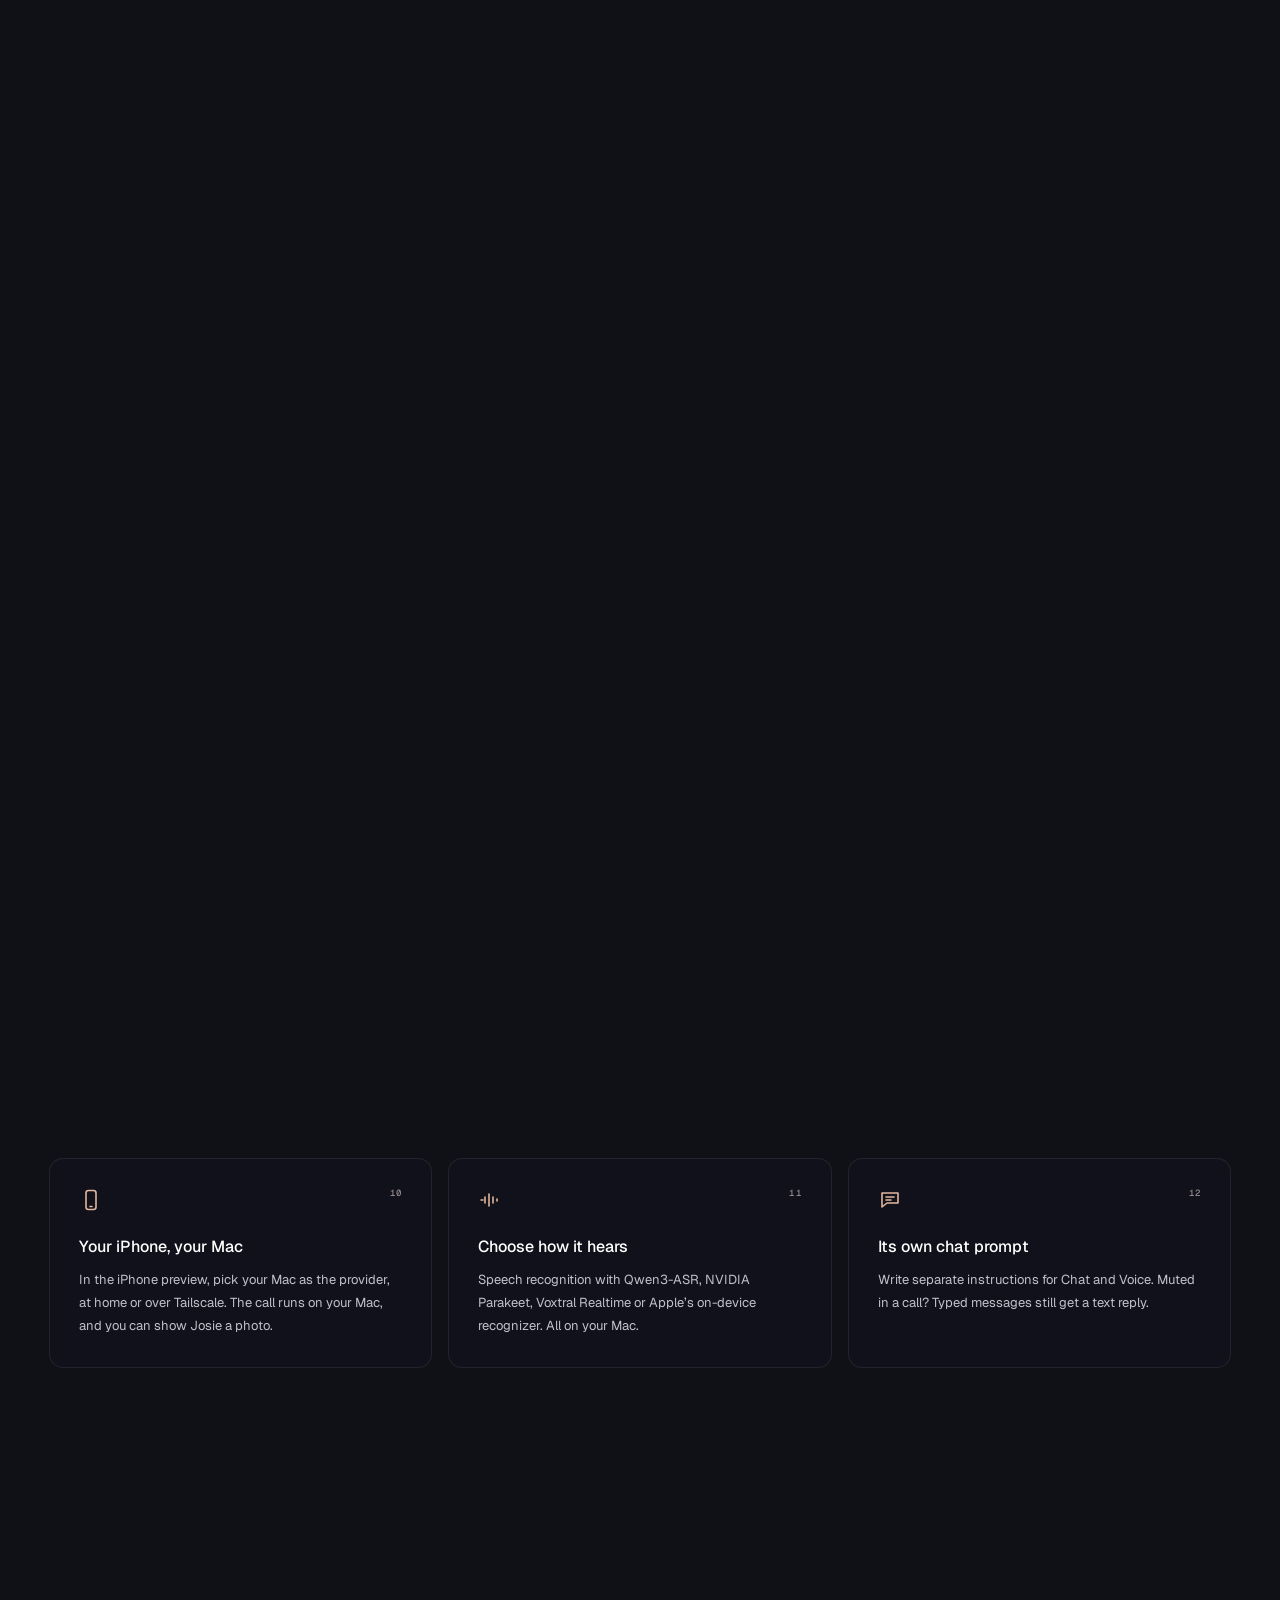
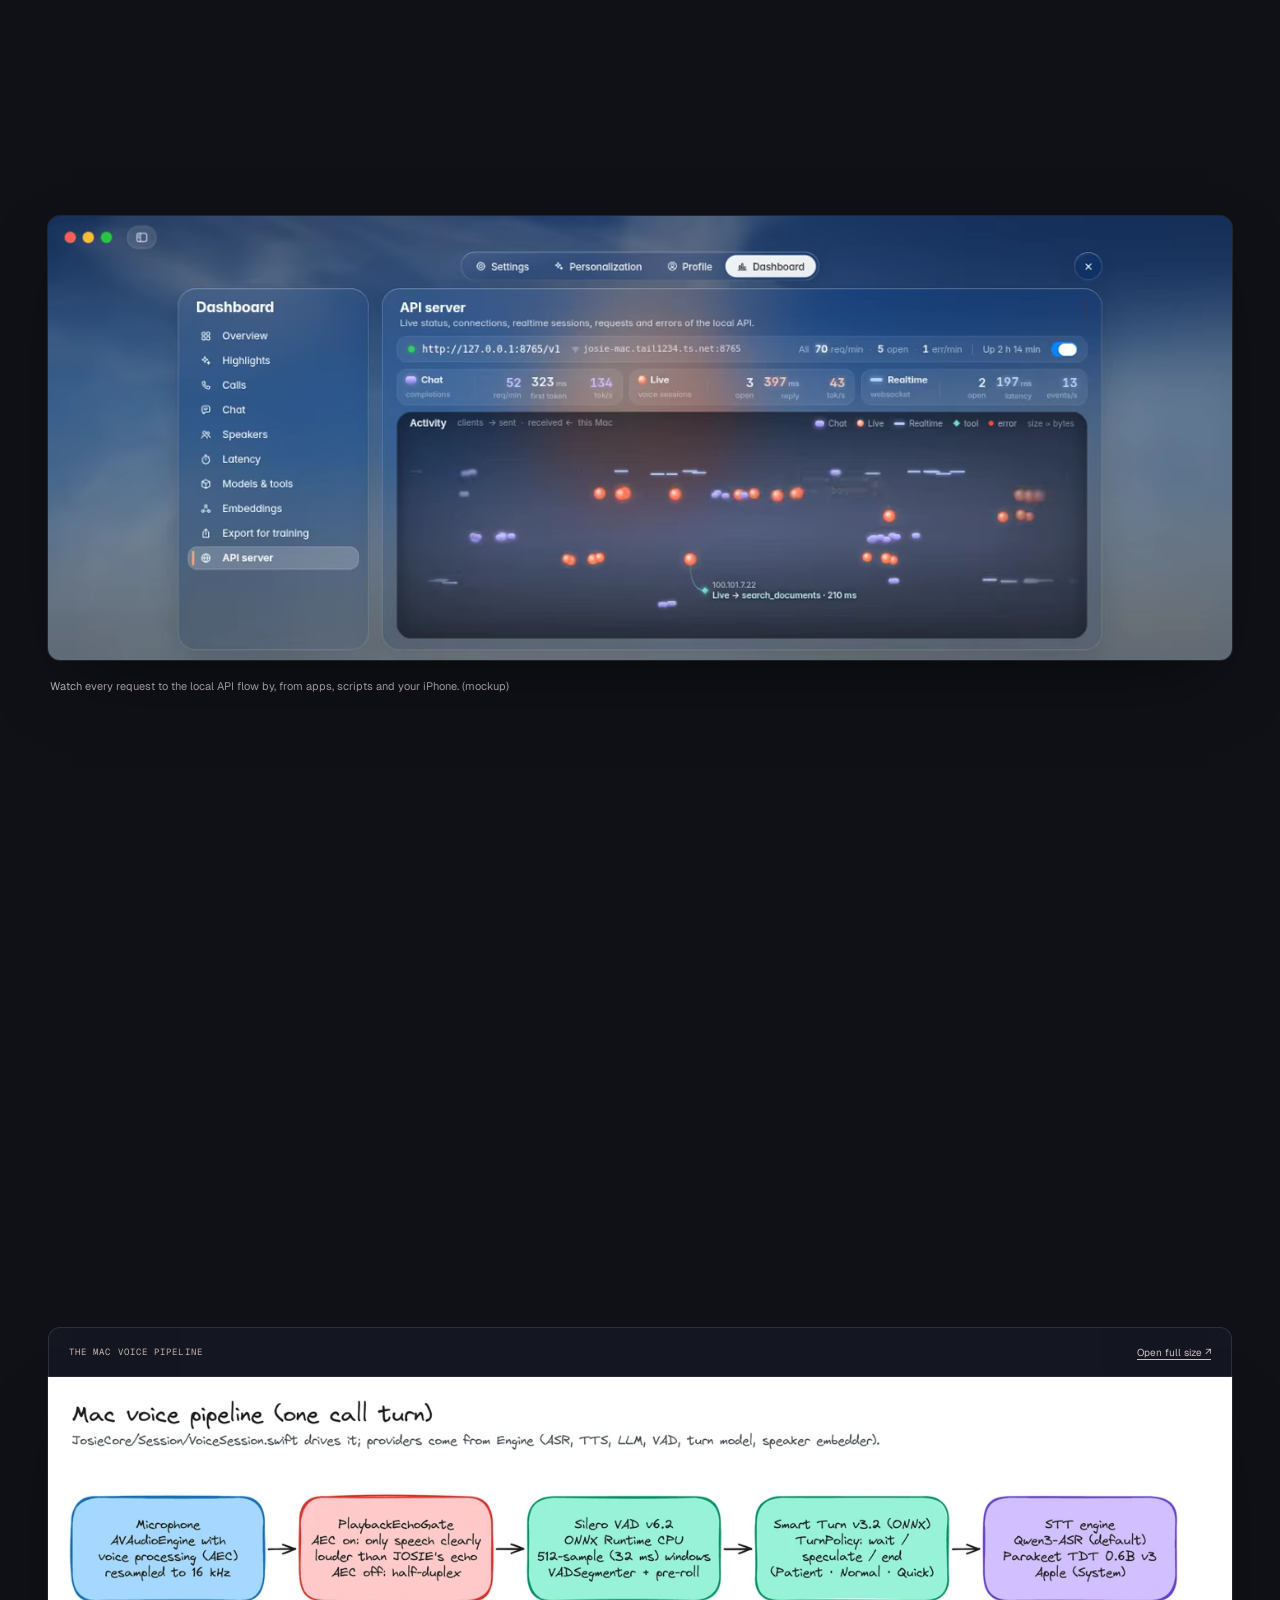
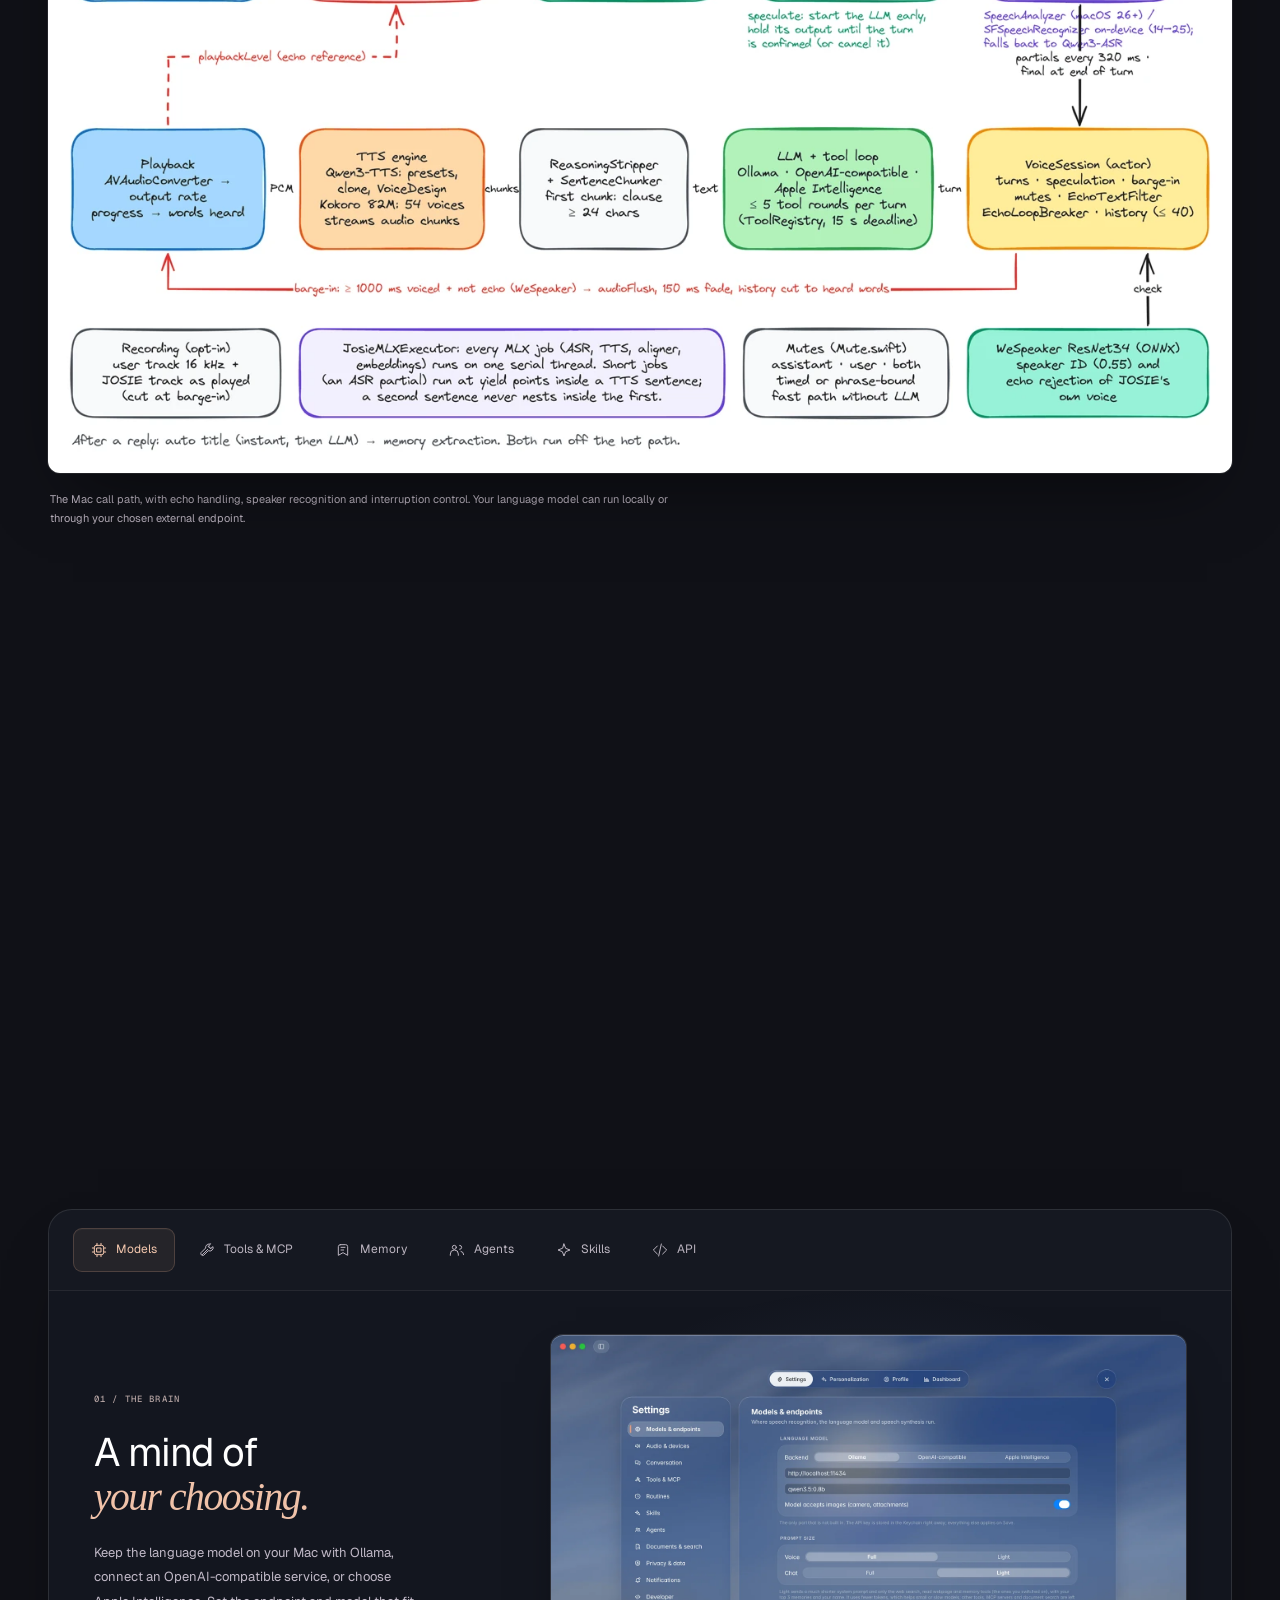
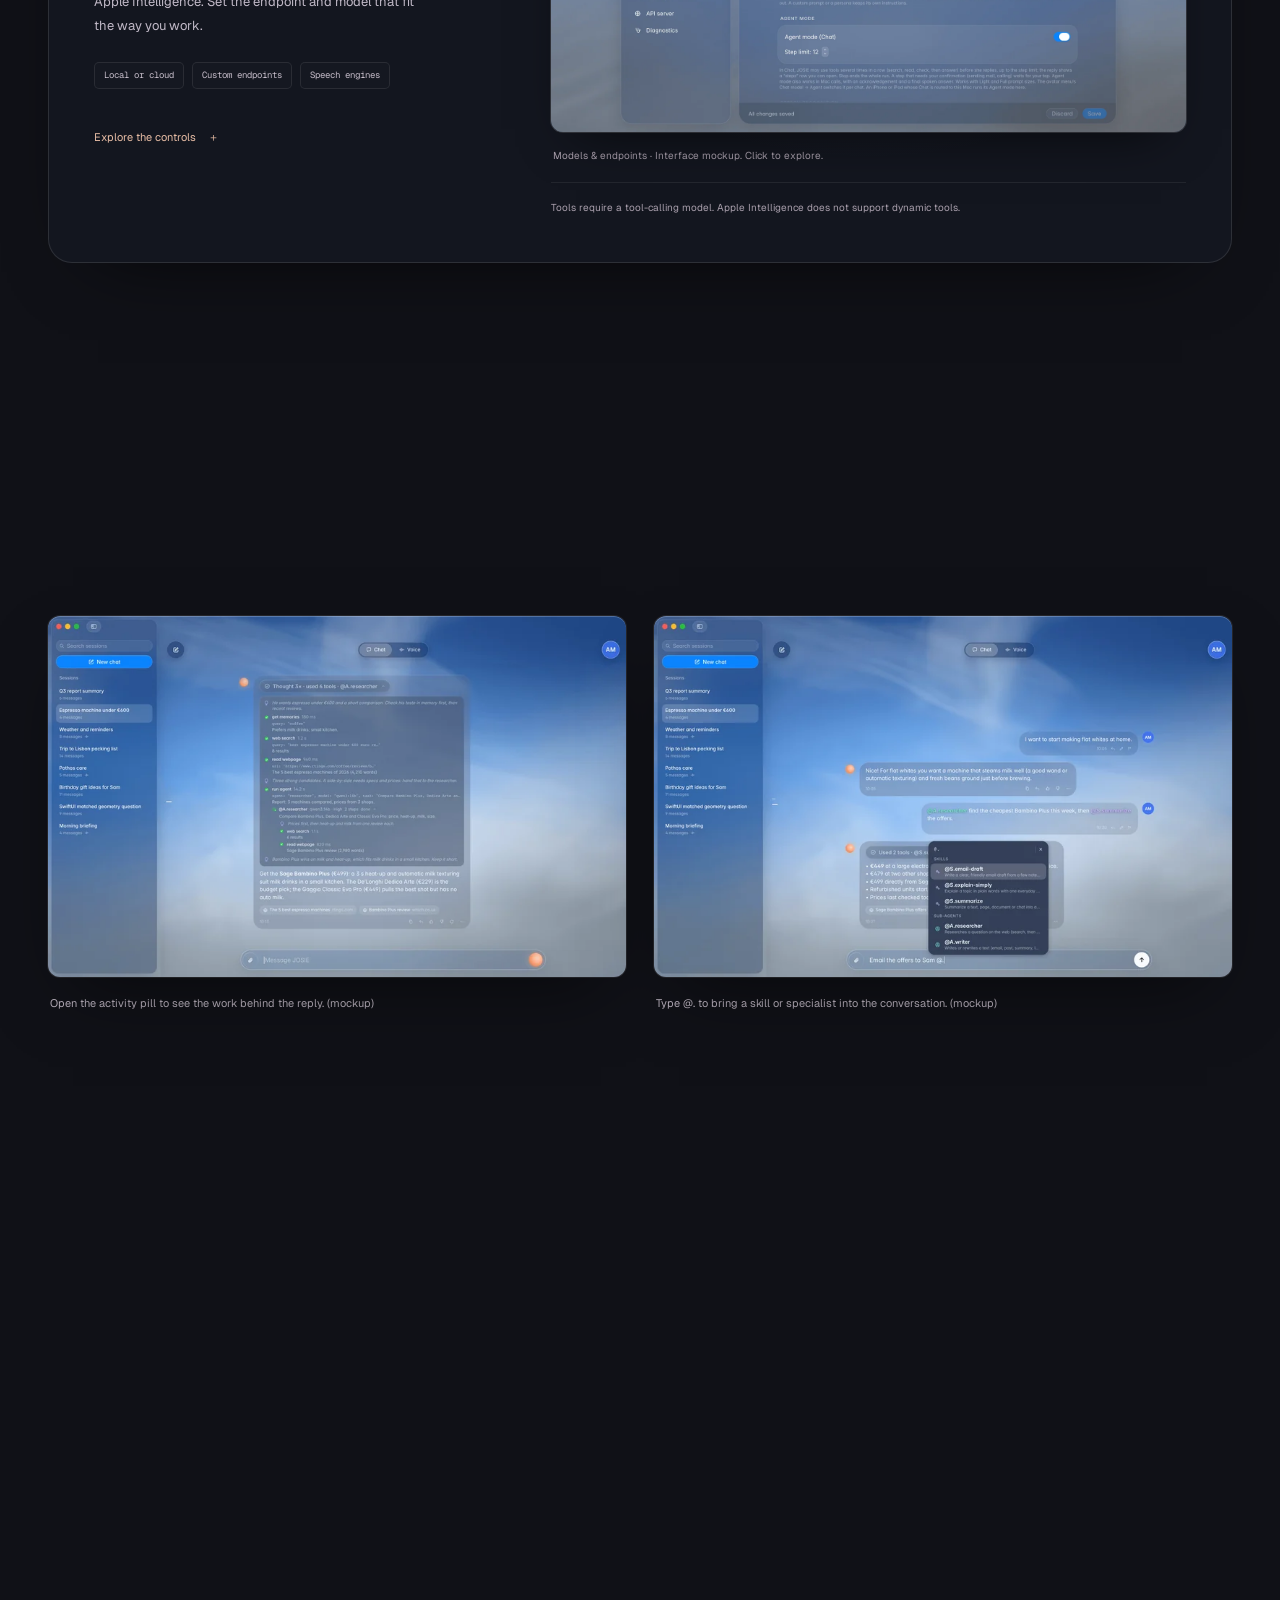
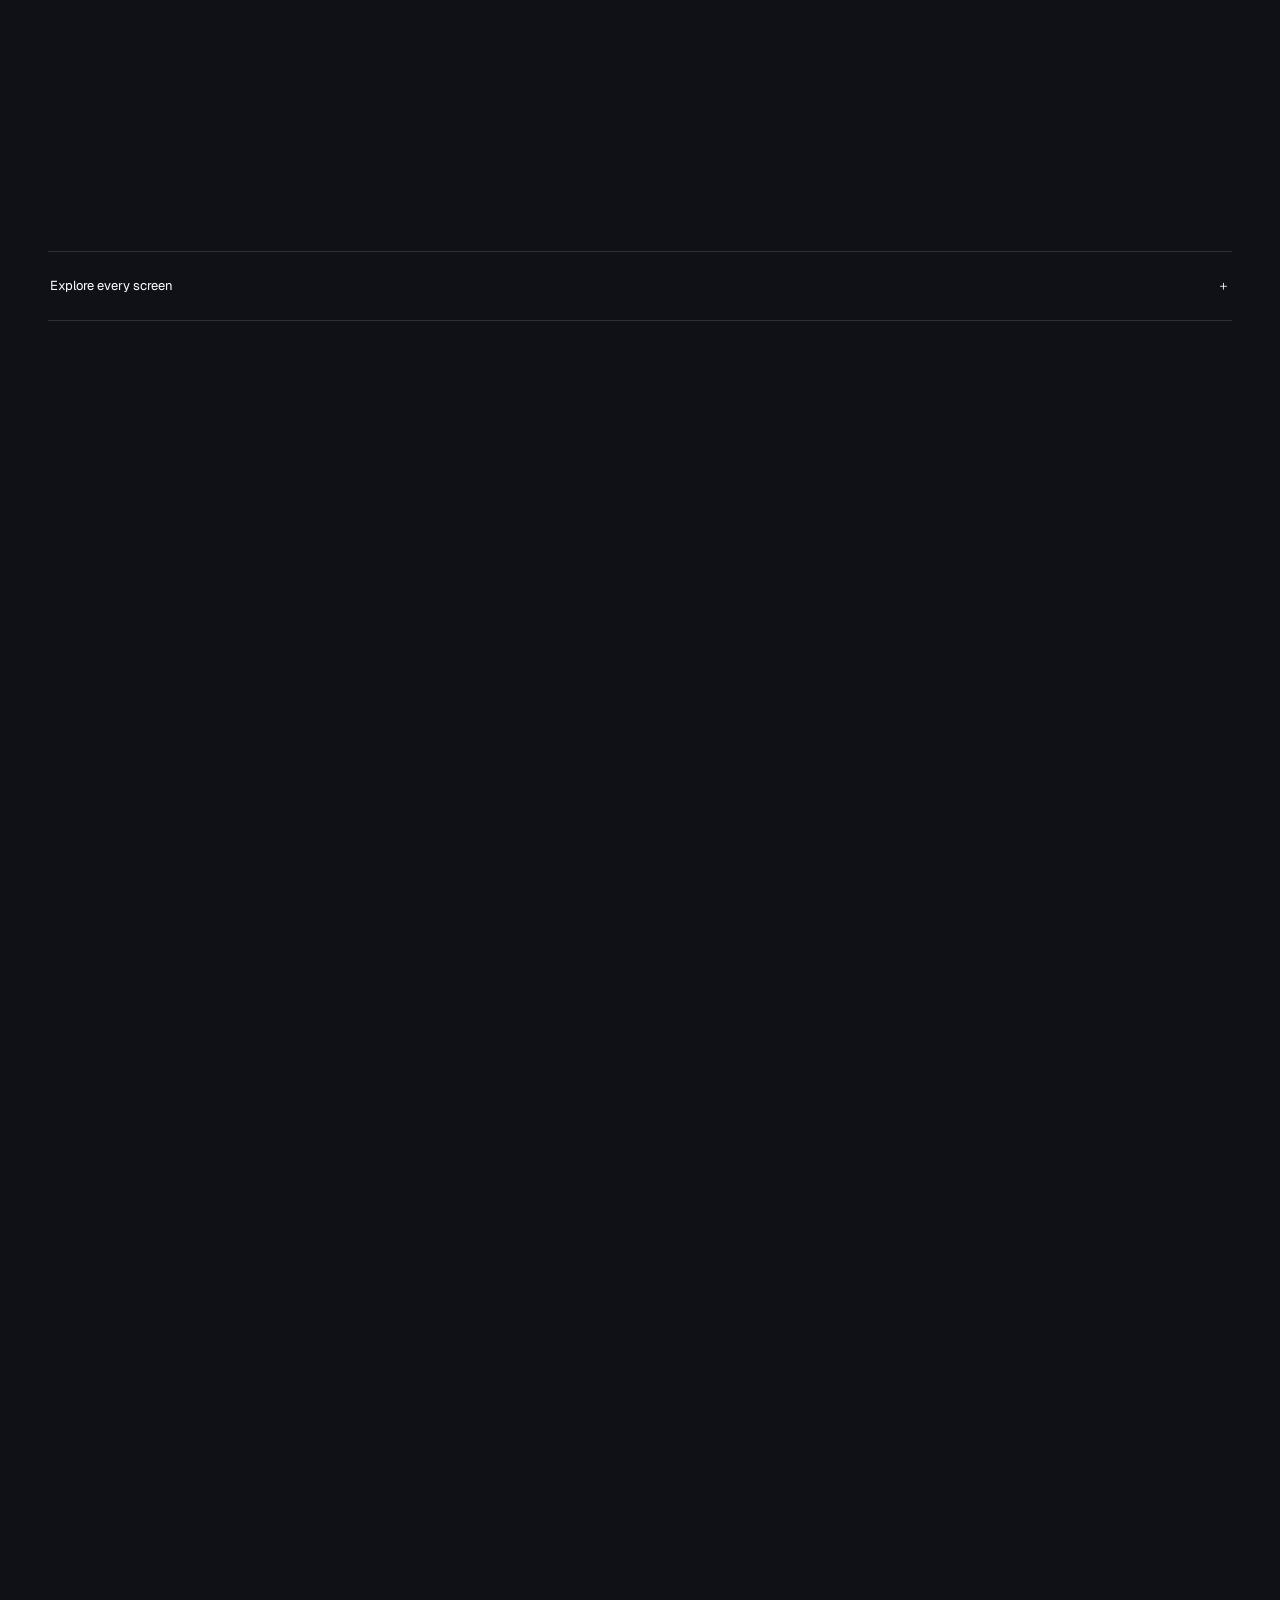
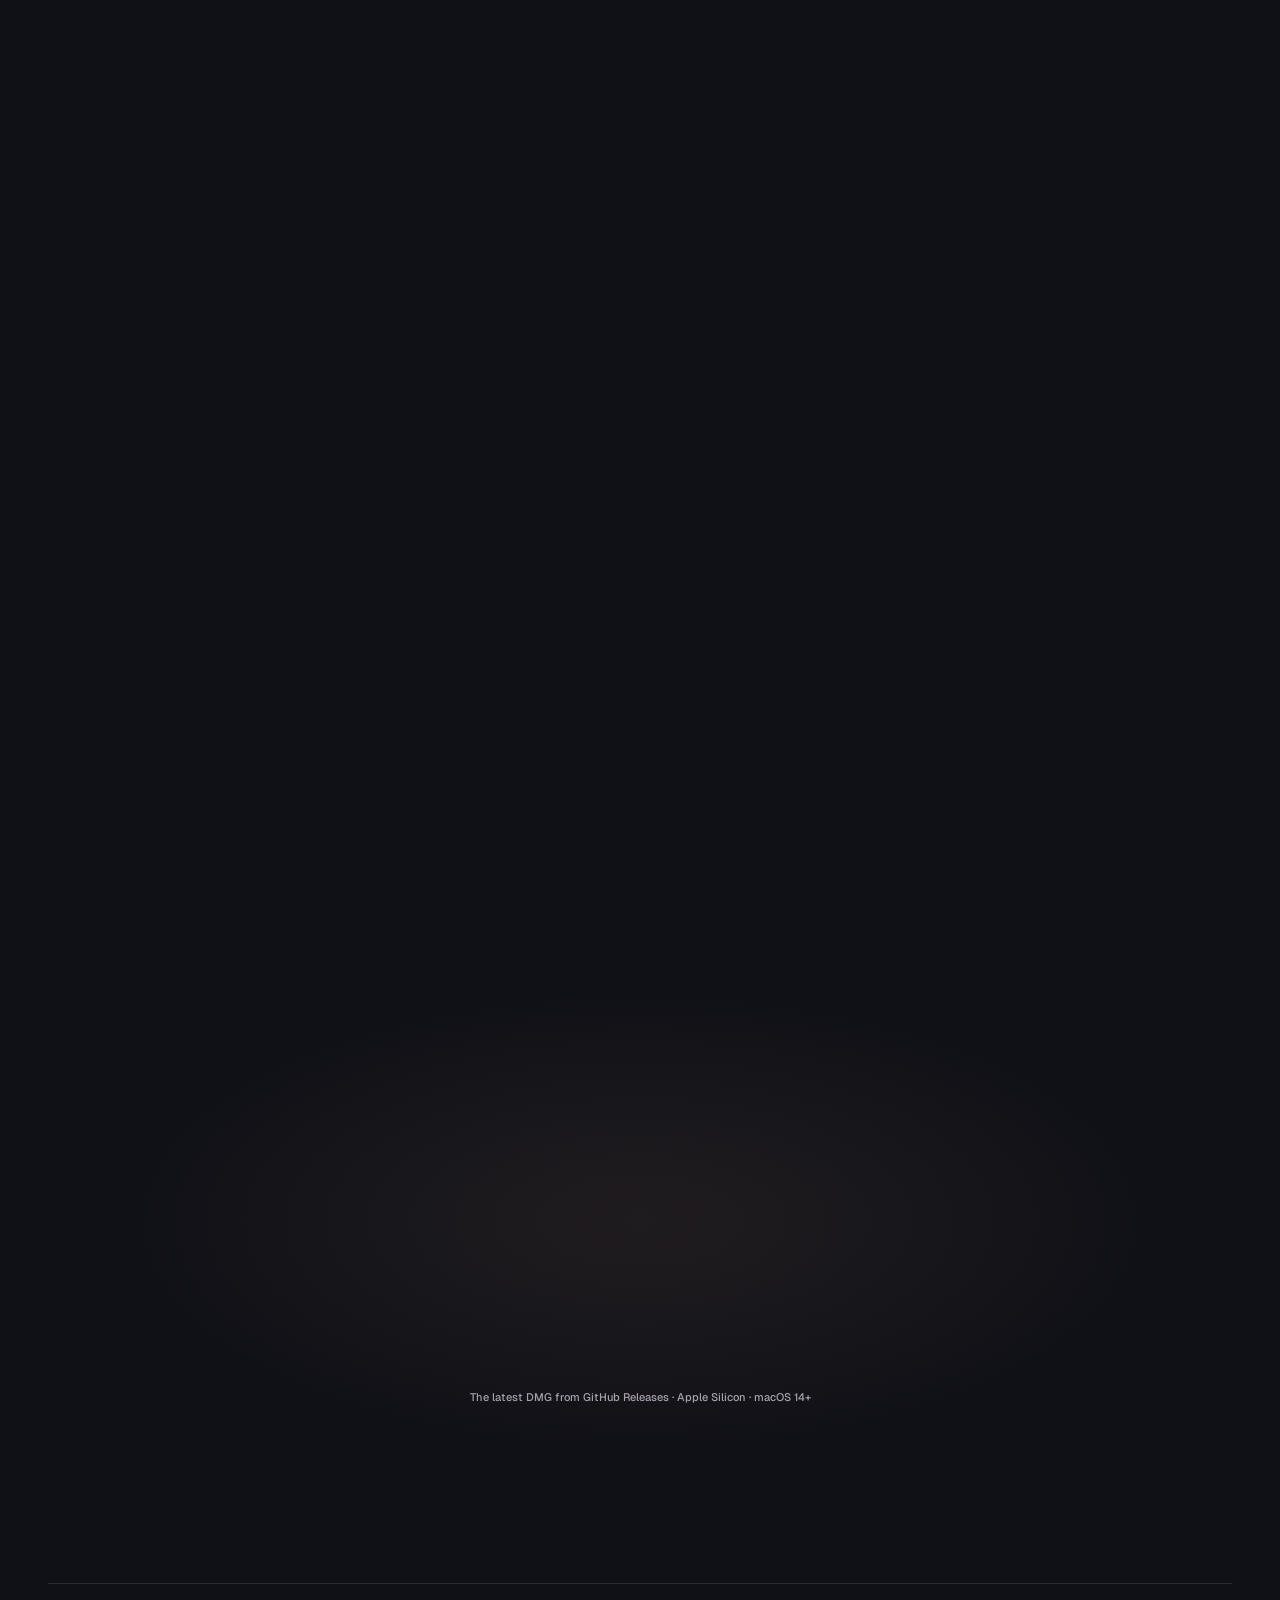
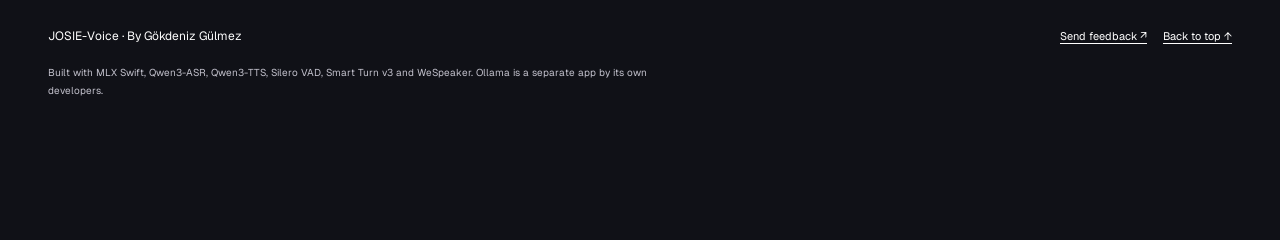
==== commit 08bf2615: "Keep navbar orb slot empty until docking" ====
--- a/docs/index.html
+++ b/docs/index.html
@@ -91,7 +91,7 @@
       /* nav */
       .x-nav { position: sticky; top: 12px; z-index: 20; justify-self: center; display: flex; align-items: center; gap: 4px; padding: 6px; border-radius: var(--r-pill); max-width: 100%; }
       .x-brand { display: flex; align-items: center; gap: 8px; min-height: 36px; padding: 0 12px 0 4px; font-weight: 600; color: #fff; text-decoration: none; white-space: nowrap; }
-      .x-brand img { width: 30px; height: 30px; }
+      .x-brand img { width: 30px; height: 30px; visibility: hidden; }
       .x-nav nav { display: flex; }
       .x-nav nav a { padding: 8px 12px; border-radius: var(--r-pill); font: var(--type-label); color: var(--text-secondary); text-decoration: none; }
       .x-nav nav a:hover { color: #fff; background: rgb(255 255 255 / 0.12); }
@@ -259,7 +259,7 @@
         .x-btn, .x-clock button { transition: none; }
       }
     </style>
-    <link rel="stylesheet" href="redesign.css?v=15735a5ff8" />
+    <link rel="stylesheet" href="redesign.css?v=12bfd9ccc5" />
     <link rel="stylesheet" href="customization.css?v=6e22603acb" />
     <meta name="description" content="Meet JOSIE. A personal voice and chat assistant for your Mac. Natural conversation, real actions, and on-device voice. Free for Apple Silicon." />
   </head>
--- a/docs/redesign.css
+++ b/docs/redesign.css
@@ -134,7 +134,6 @@
 @media (max-width: 760px) { .page { width: calc(100% - 40px); }.x-nav { top: 10px; margin-top: 10px; padding: 8px; }.x-nav nav { display: none; }.x-brand { font-size: 14px; }.x-hero { grid-template-columns: 1fr; padding-top: 48px; min-height: auto; gap: 0; }.hero-copy { padding: 0; }.hero-copy .x-eye { font-size: 8px; }.x-hero .x-h { font-size: clamp(65px, 13vw, 92px); }.x-hero .x-lede { font-size: 14px; max-width: 36ch; }.x-hero .x-btns { flex-direction: row; width: auto; align-items: center; }.x-hero .x-btn { padding: 12px 15px; font-size: 11px; }.hero-demo { gap: 7px; }.hero-spec { font-size: 9px; }.x-phone { font-size: 10px; padding: 14px 0 0; color: #b5b0bc; }.hero-stage { min-height: 440px; margin: 40px 0 10px; }.x-orb-slot { width: 225px; margin-top: -70px; }.orb-orbit { width: 340px; top: 0; }.orbit-two { width: 265px; top: 38px; }.stage-label--top { top: 0; right: 0; font-size: 7px; }.conversation-card { left: 8%; width: 84%; bottom: 35px; }.stage-label--bottom { bottom: 0; }.hero-bottom { padding: 25px 0; }.hero-bottom > span:first-child { max-width: 155px; font-size: 9px; }.hero-version { display: none; }.principles-strip { flex-wrap: wrap; padding: 26px 0 0; gap: 18px; font-size: 10px; }.principles-strip i { margin-right: 7px; }.x-h { letter-spacing: -1.5px; font-size: clamp(36px, 7.5vw, 52px); }.x-lede { font-size: 14px; }.x-eye { font-size: 9px; margin-bottom: 18px; }#features > .x-grid:first-of-type { grid-template-columns: repeat(2, minmax(0, 1fr)); }.x-card { padding: 22px; }.x-card h3 { font-size: 14px; }.x-card p { font-size: 12px; }.x-grid--showcase > .x-shot:first-child { width: 100%; }.gallery-preview { grid-template-columns: 1fr; gap: 25px; }.gallery-preview h3 { font-size: 30px; }.gallery-preview p { max-width: none; }.x-family { grid-template-columns: 1fr; padding: 28px; gap: 8px; }.x-family .x-orb--sm { width: 100px; }.x-family p { font-size: 14px; }.x-step { grid-template-columns: 40px 1fr; padding: 25px 0; gap: 15px; }.x-step__n { font-size: 25px; }.x-step h3 { font-size: 18px; }.x-cta { padding-block: 100px 35px; }.x-clock { left: 10px; right: 10px; bottom: 10px; max-width: calc(100vw - 20px); }.x-clock__name { font-size: 9px; padding-inline: 7px; }.x-clock button { font-size: 9px; padding-inline: 9px; }.x-foot__row { gap: 10px; } }
 @media (max-width: 390px) { .hero-demo { padding-left: 0 !important; }.orb-orbit { width: 290px; }.orbit-two { width: 220px; top: 35px; }#features > .x-grid:first-of-type { grid-template-columns: 1fr; } }
 @media (prefers-reduced-motion: reduce) { *, *::before, *::after { animation: none !important; transition: none !important; }.hero-enter { opacity: 1; }.scroll-progress { display: none; } }
-.orb-docked .x-brand img { visibility: hidden; }
 .skip-link { position: fixed; top: -80px; left: 20px; z-index: 100; padding: 12px 20px; background: #f4b99b; color: #231710; border-radius: 8px; }
 .skip-link:focus { top: 10px; }
 
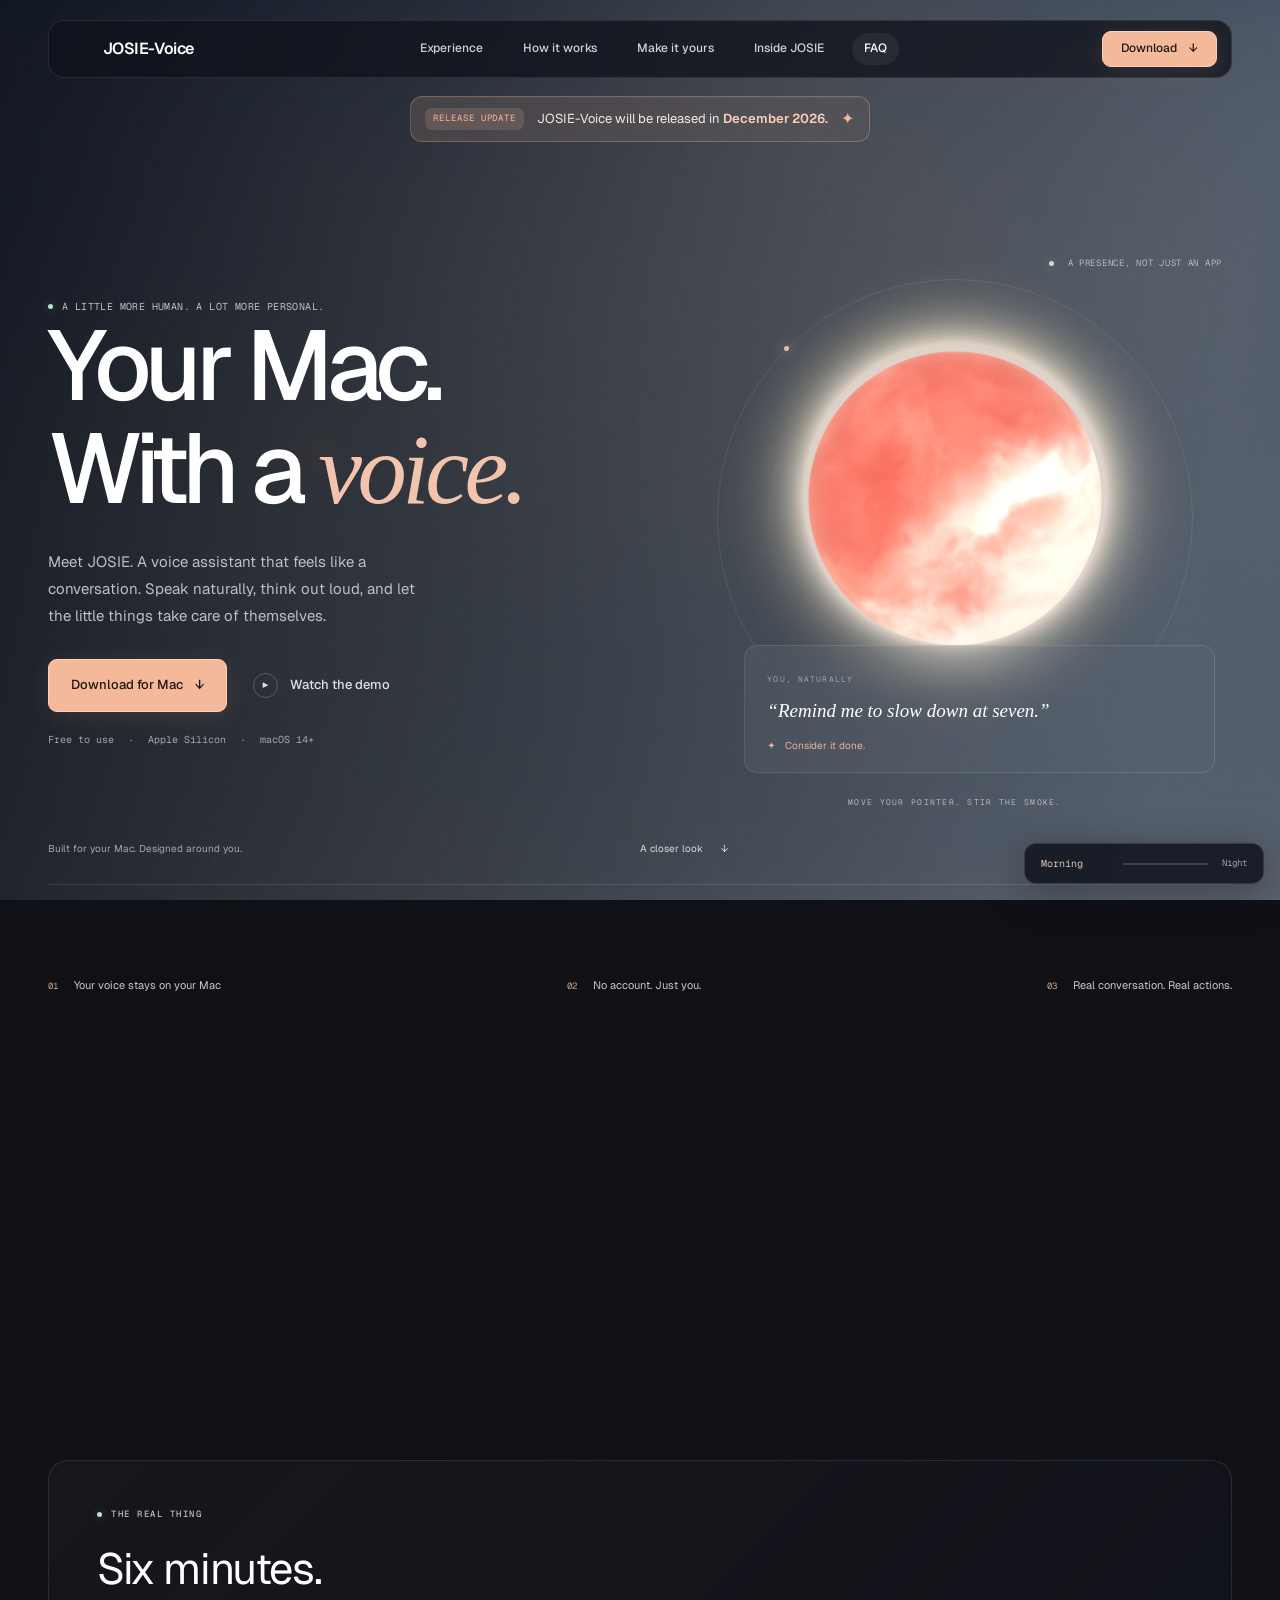
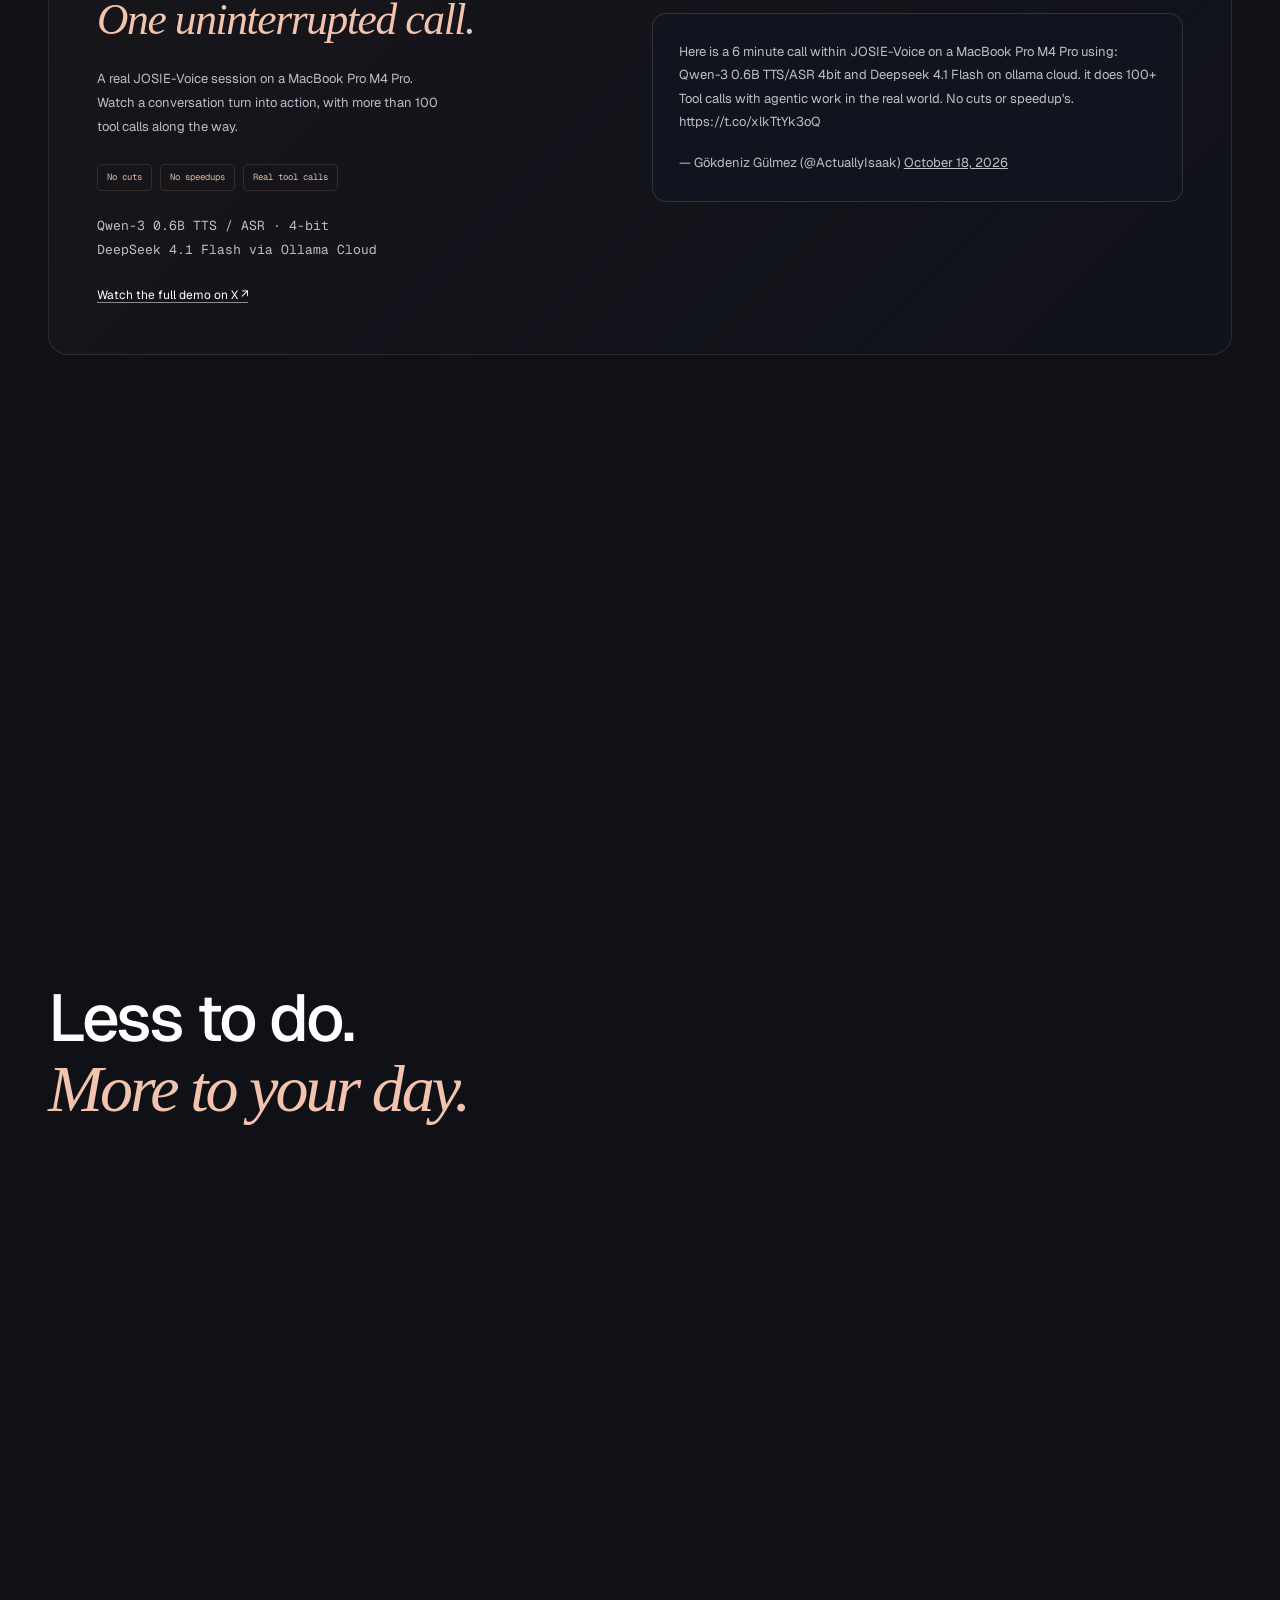
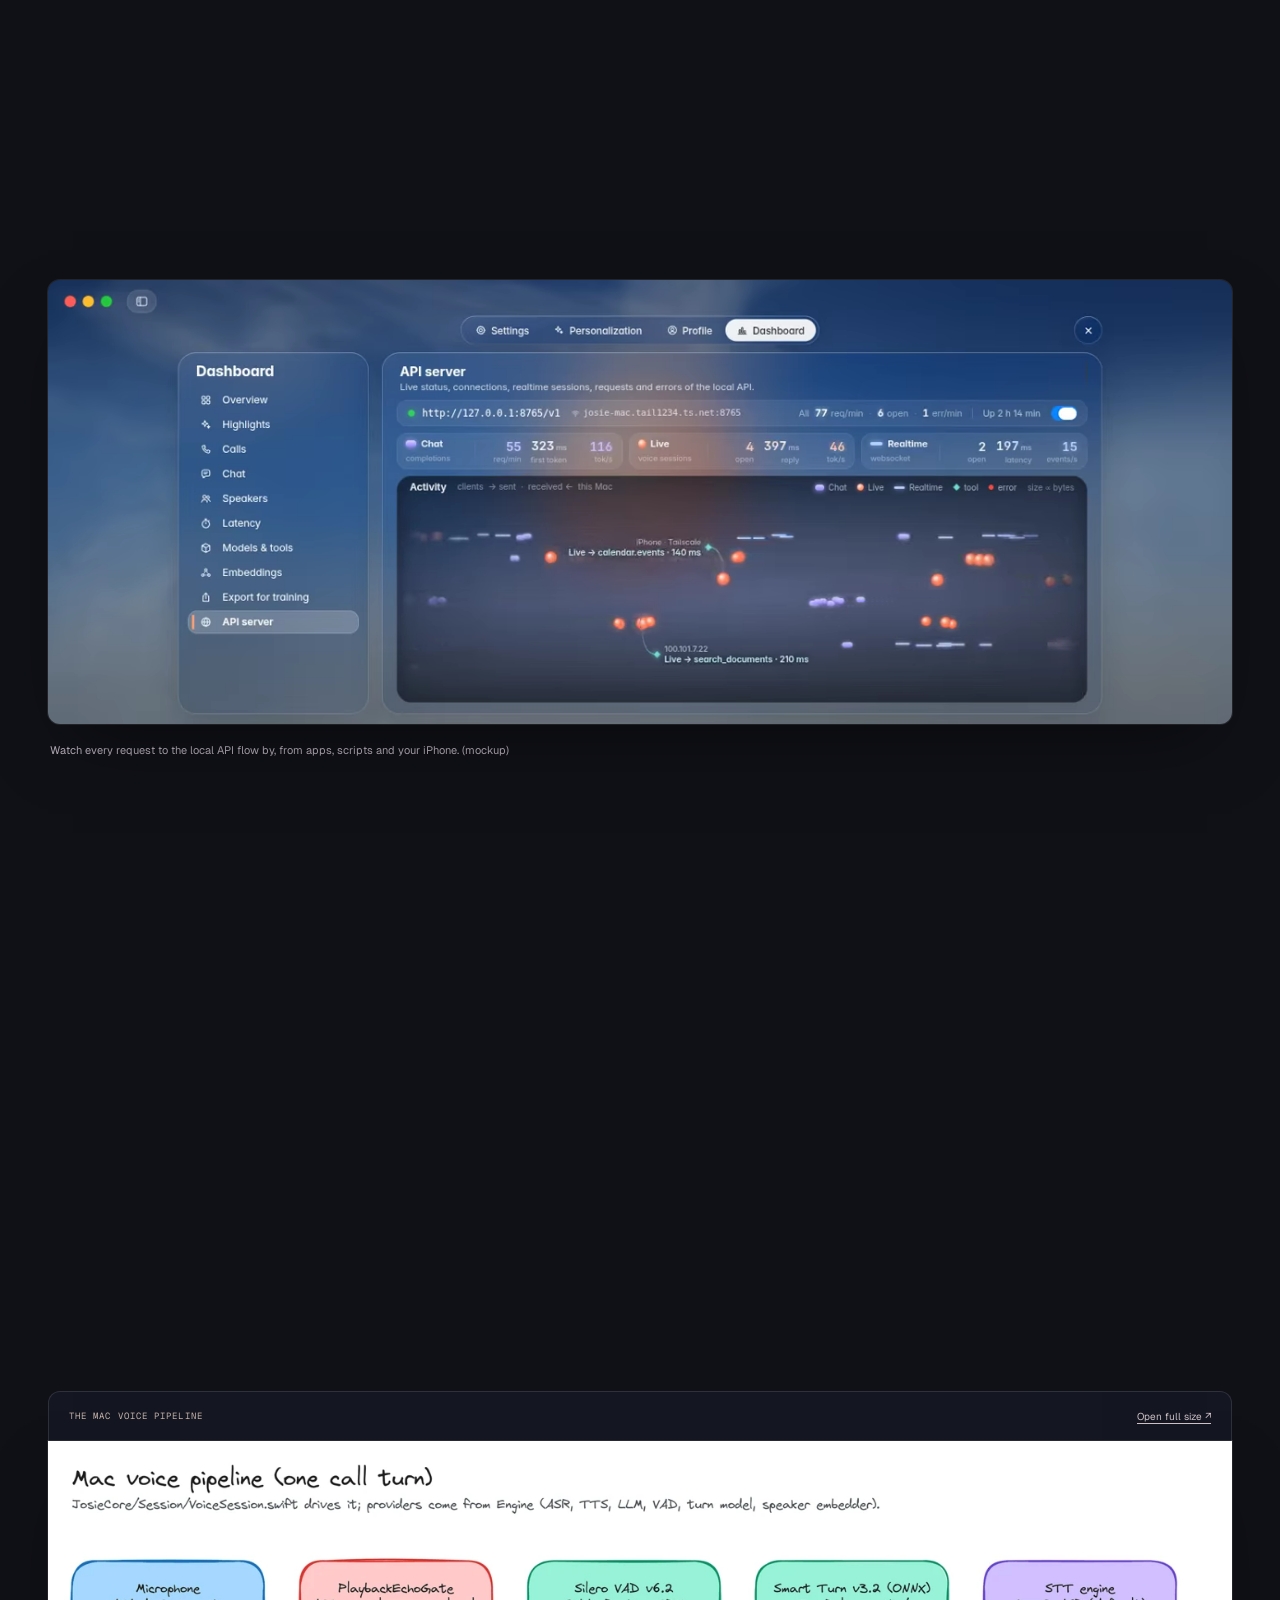
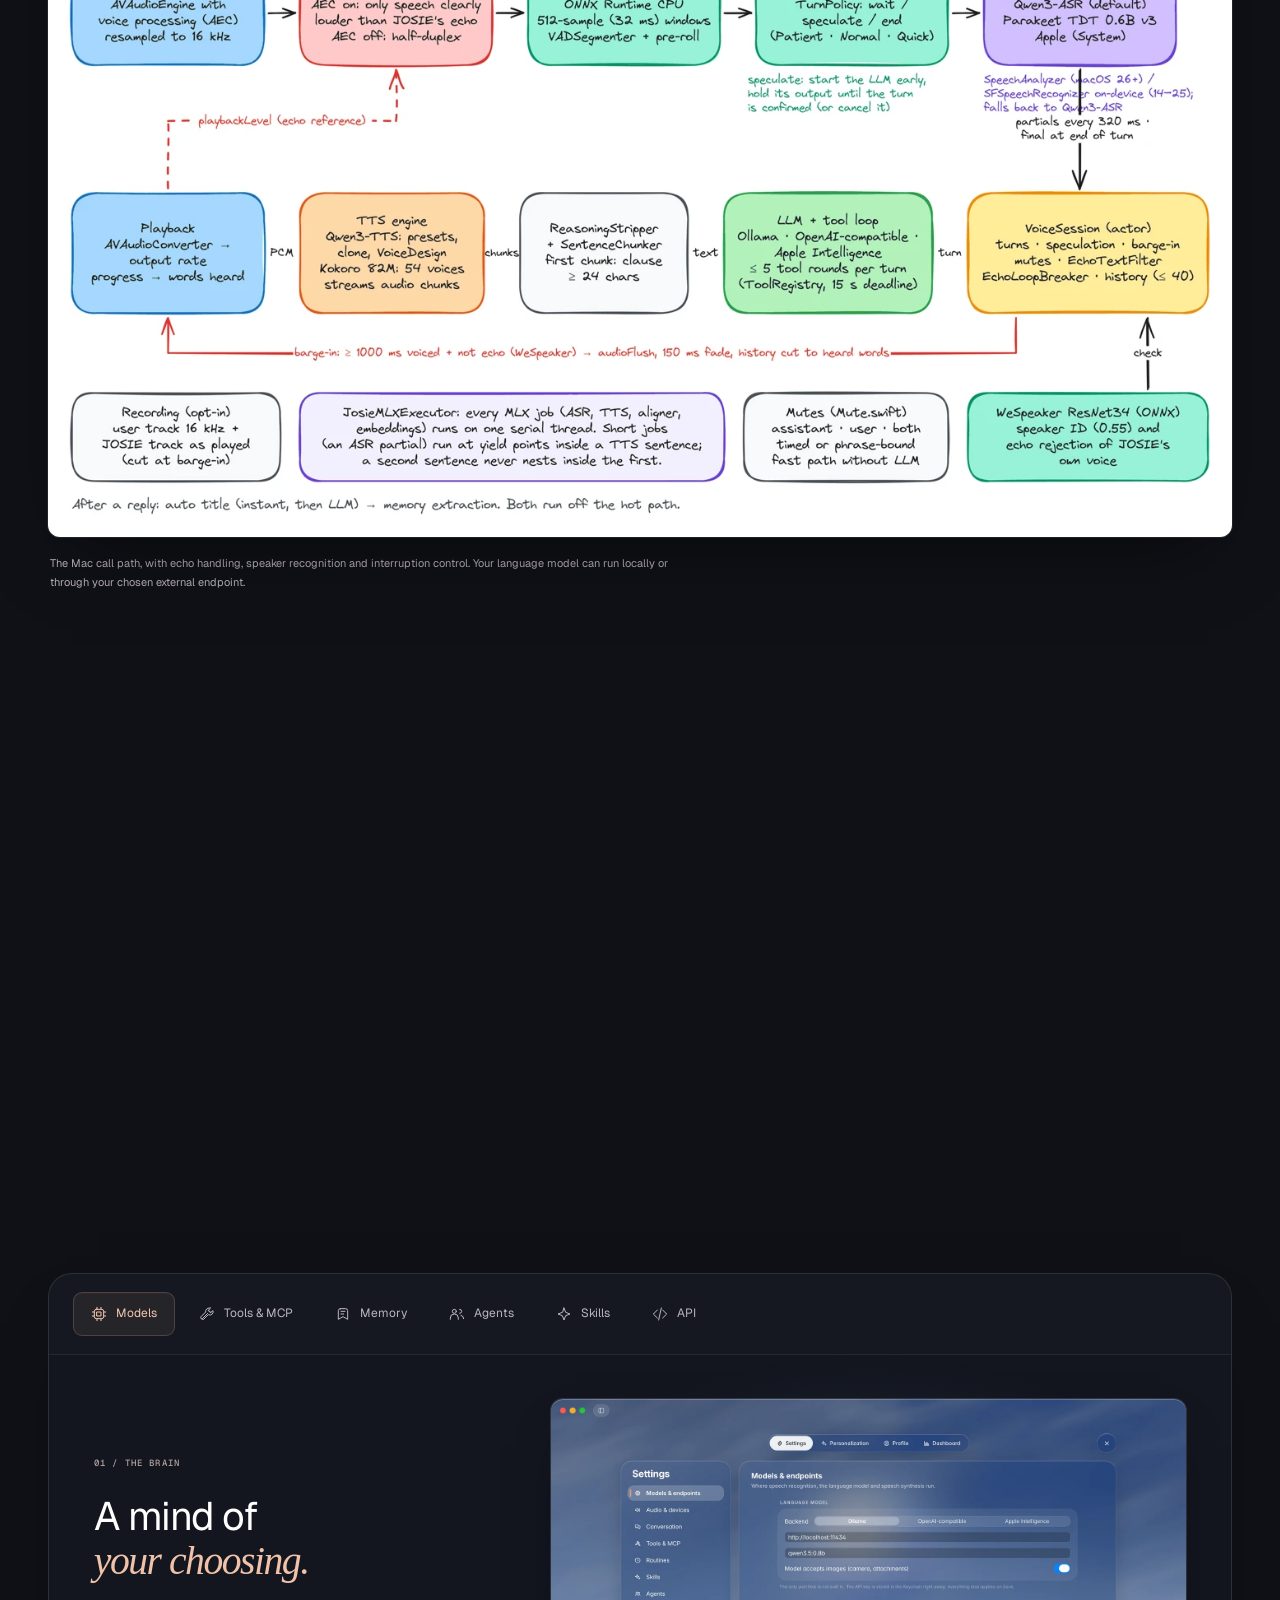
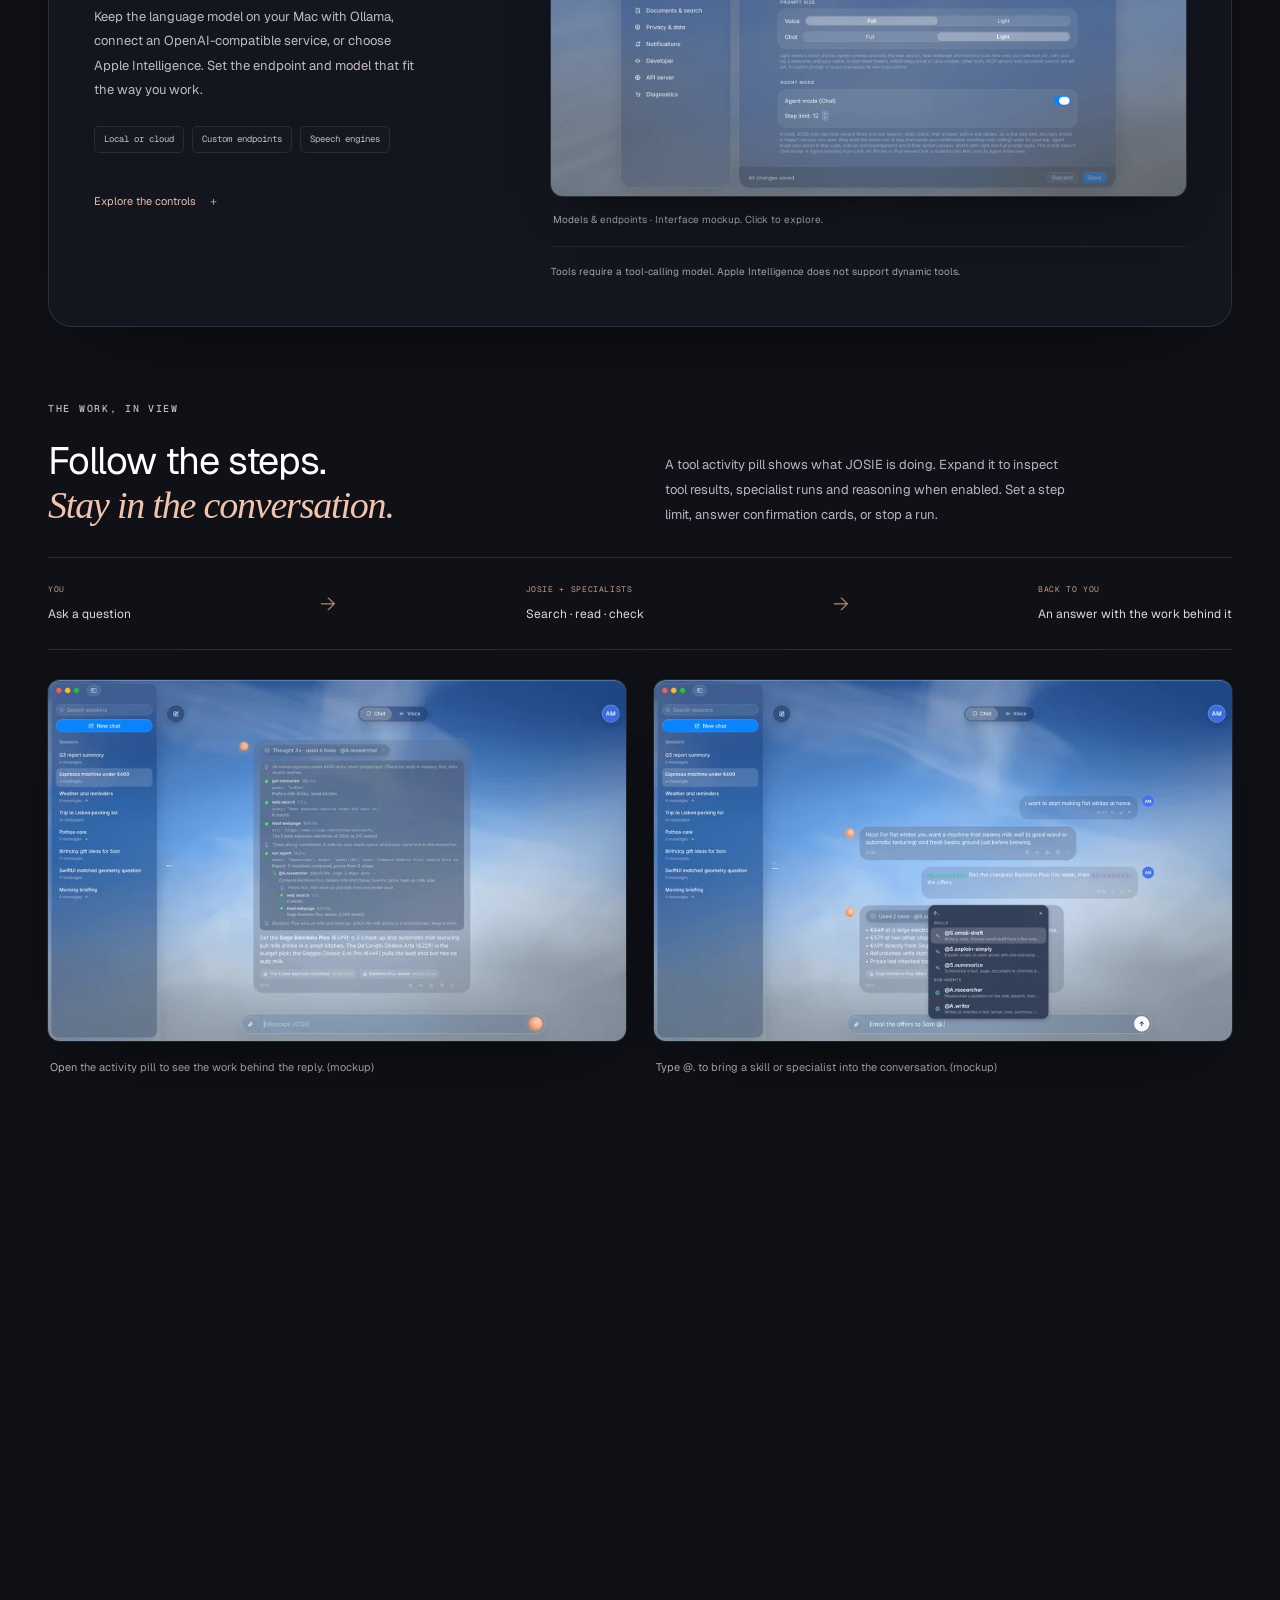
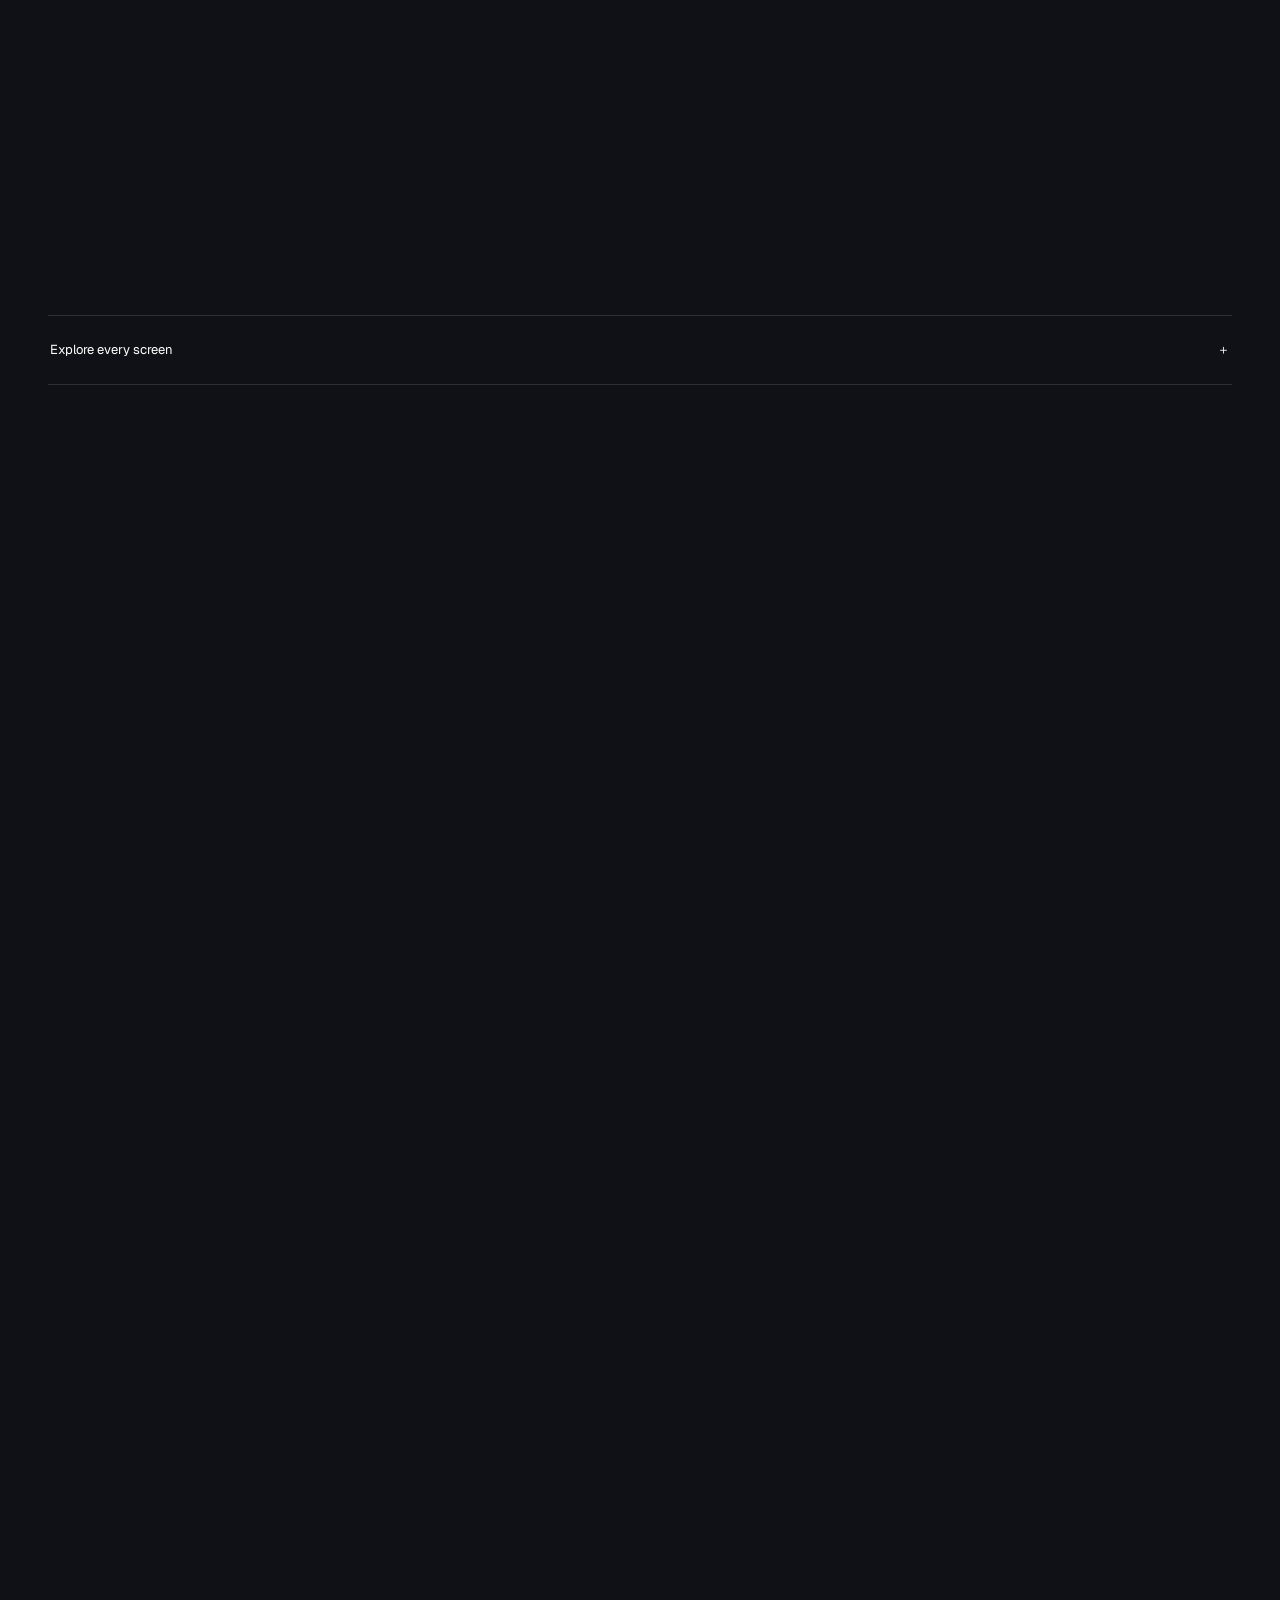
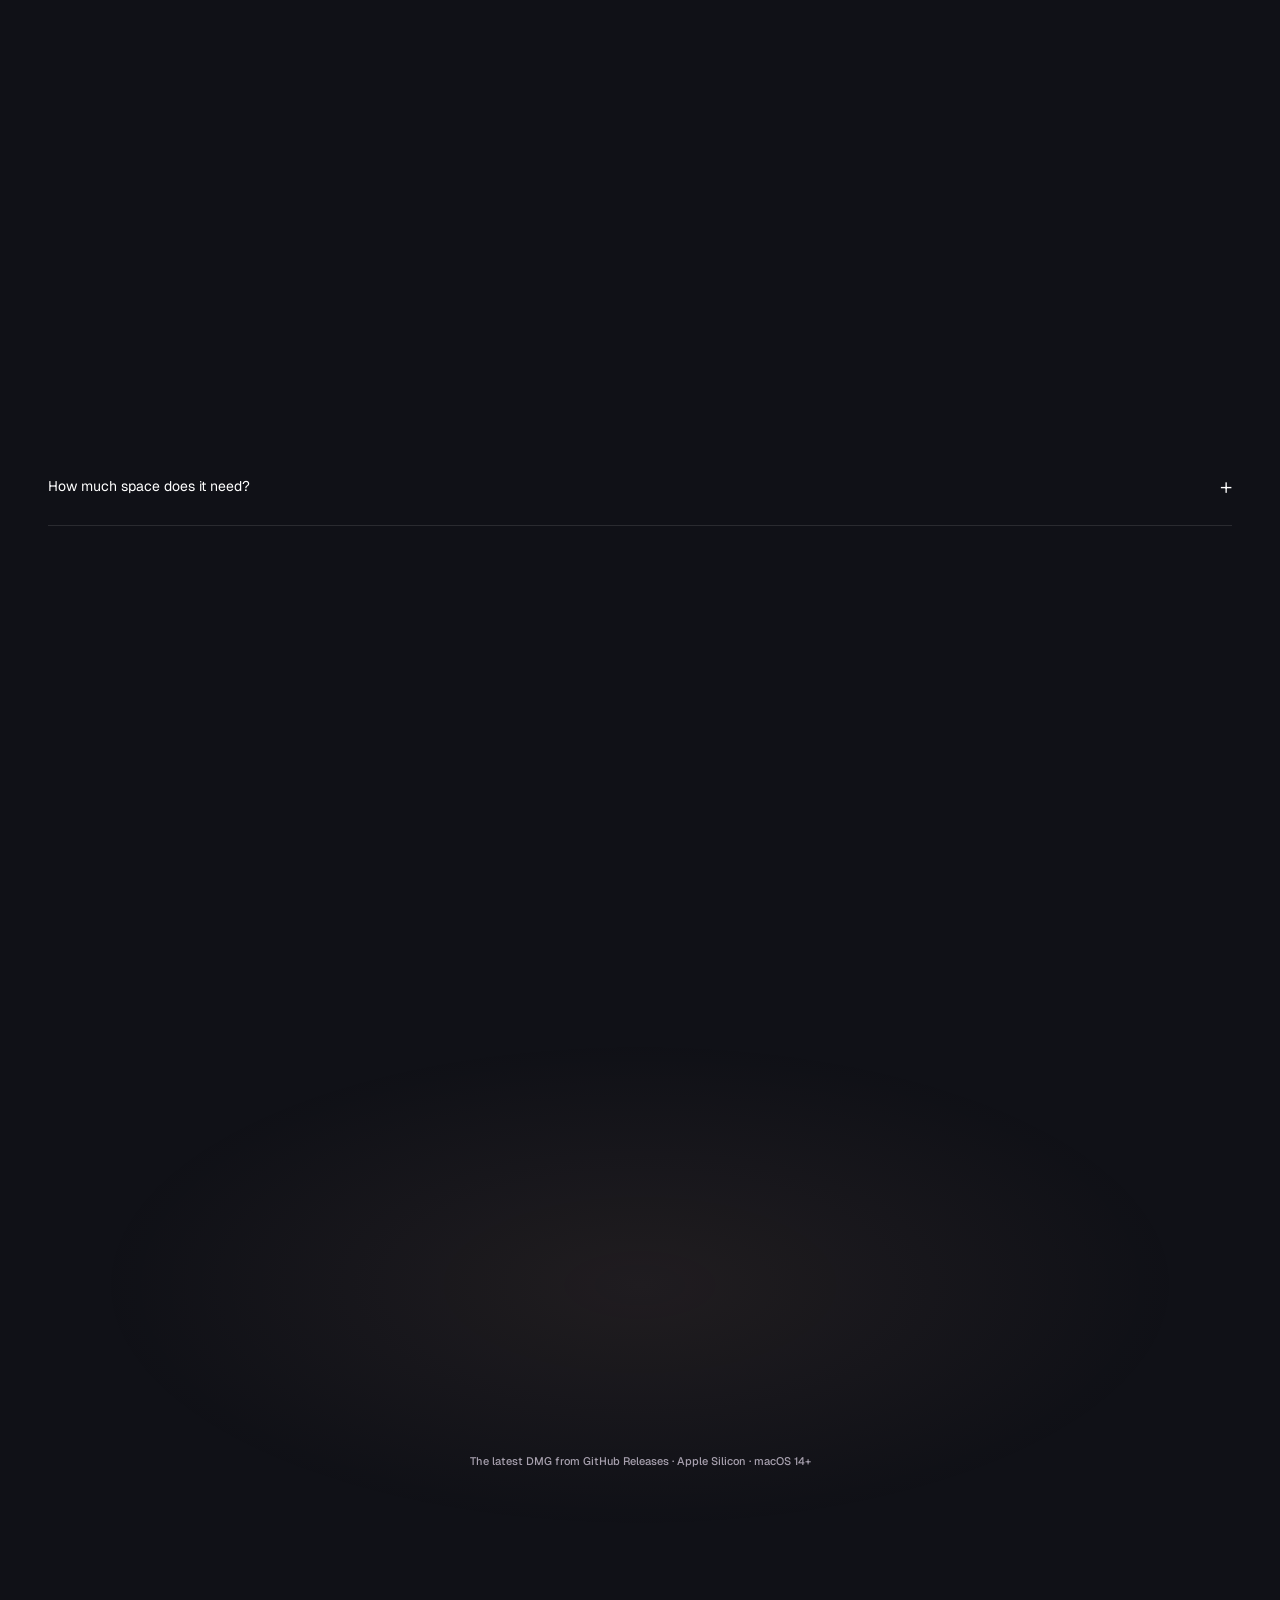
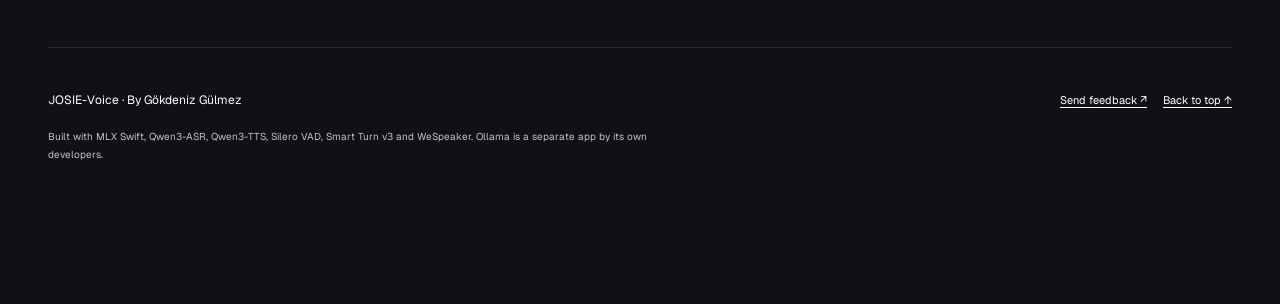
==== commit 25ba4441: "Add December release announcement" ====
--- a/docs/index.html
+++ b/docs/index.html
@@ -259,7 +259,7 @@
         .x-btn, .x-clock button { transition: none; }
       }
     </style>
-    <link rel="stylesheet" href="redesign.css?v=12bfd9ccc5" />
+    <link rel="stylesheet" href="redesign.css?v=ae145f418a" />
     <link rel="stylesheet" href="customization.css?v=6e22603acb" />
     <meta name="description" content="Meet JOSIE. A personal voice and chat assistant for your Mac. Natural conversation, real actions, and on-device voice. Free for Apple Silicon." />
   </head>
@@ -276,6 +276,11 @@
         </nav>
         <a class="x-btn x-btn--primary x-btn--sm" data-download href="https://github.com/Goekdeniz-Guelmez/JOSIE-Voice/releases">Download <span aria-hidden="true">↓</span></a>
       </header>
+      <aside class="release-alert" aria-label="Release announcement">
+        <span class="release-alert__badge">RELEASE UPDATE</span>
+        <span>JOSIE-Voice will be released in <strong>December 2026.</strong></span>
+        <span class="release-alert__spark" aria-hidden="true">✦</span>
+      </aside>
 
       <main class="main" id="main-content">
         <section class="x-hero" aria-labelledby="hero-title">
--- a/docs/redesign.css
+++ b/docs/redesign.css
@@ -9,6 +9,10 @@
 .x-nav { border: 1px solid rgb(255 255 255 / .1); box-shadow: none; }
 .x-brand { font-size: 16px; letter-spacing: -.6px; }
 .x-brand img { width: 28px; height: 28px; }
+.release-alert { display: flex; align-items: center; gap: 13px; width: fit-content; max-width: 100%; margin: 18px auto 0; padding: 10px 14px; color: #f4e8e1; border: 1px solid rgb(244 185 155 / .28); border-radius: 12px; background: linear-gradient(105deg, rgb(244 185 155 / .14), rgb(244 185 155 / .055)); box-shadow: inset 0 1px 0 rgb(255 255 255 / .045); font-size: 13px; line-height: 1.5; }
+.release-alert__badge { flex: none; padding: 5px 8px; border-radius: 7px; background: rgb(244 185 155 / .16); color: #f4b99b; font: 9px/1.3 var(--mono); letter-spacing: .1em; }
+.release-alert strong { color: #ffd0b9; font-weight: 600; }
+.release-alert__spark { color: #f4b99b; font-size: 16px; }
 .x-nav nav { gap: 16px; }
 .x-nav nav a { font-size: 12px; }
 .x-nav nav a[aria-current] { background: rgb(255 255 255 / .06); }
@@ -204,5 +208,7 @@
 @media (max-width: 760px) { .pipeline-stages { grid-template-columns: 1fr; gap: 22px; margin-top: 32px; }.pipeline-stages h3 { margin-top: 10px; }.pipeline-diagram-bar { padding: 13px; }.pipeline-diagram-bar > span { font-size: 8px; letter-spacing: .04em; }.pipeline-diagram-bar a { font-size: 9px; }.pipeline-diagram > .x-zoom { padding: 6px; }.pipeline-detail > summary { font-size: 13px; }.pipeline-detail > p { font-size: 12px; } }
 @media (prefers-reduced-motion: reduce) { .pipeline-expand { transition: none; } }
 
+@media (max-width: 760px) { .release-alert { gap: 9px; margin-top: 14px; padding: 9px 10px; font-size: 11px; }.release-alert__badge { padding: 5px 6px; font-size: 8px; }.release-alert__spark { display: none; } }
+
 .agent-story h3 { font-size: clamp(27px, 3vw, 38px); font-weight: 400; line-height: 1.16; letter-spacing: -1.2px; }
 .agent-story h3 i { font-family: Georgia, serif; color: #f2c3ad; }
